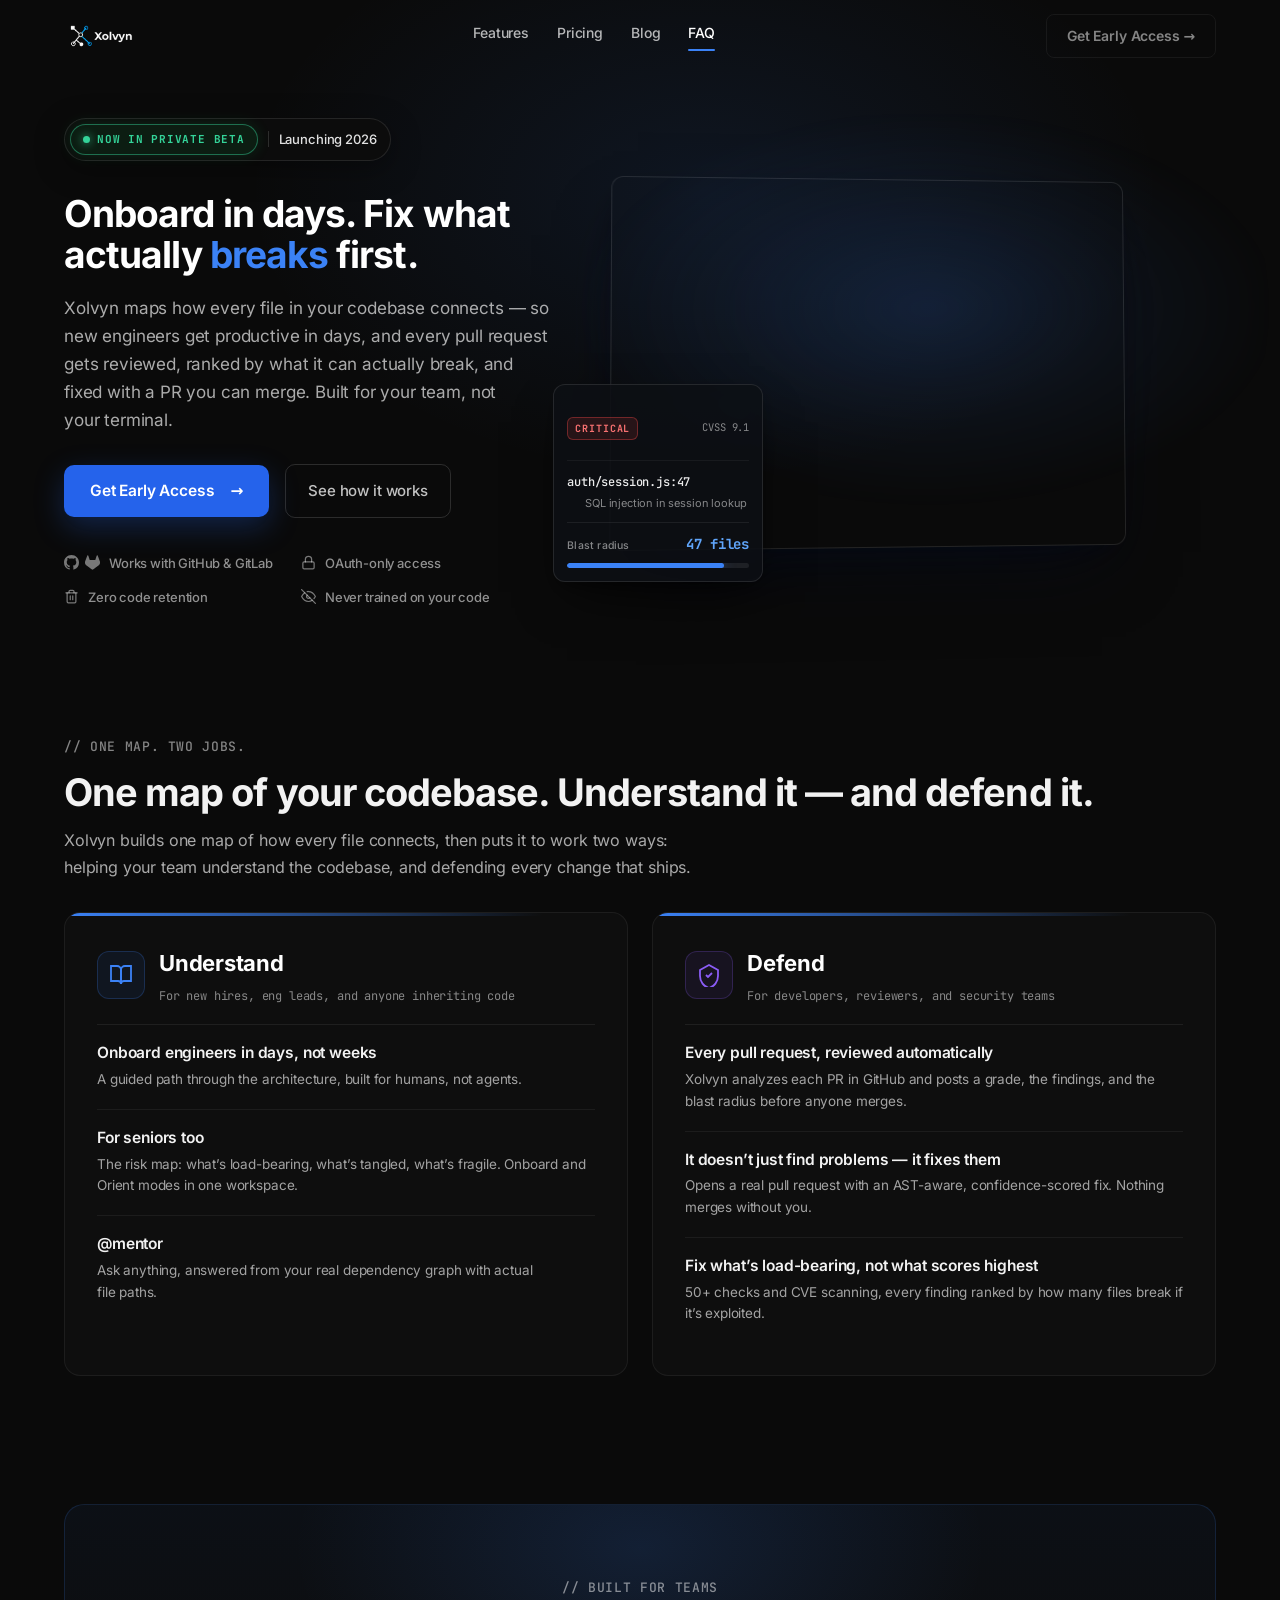
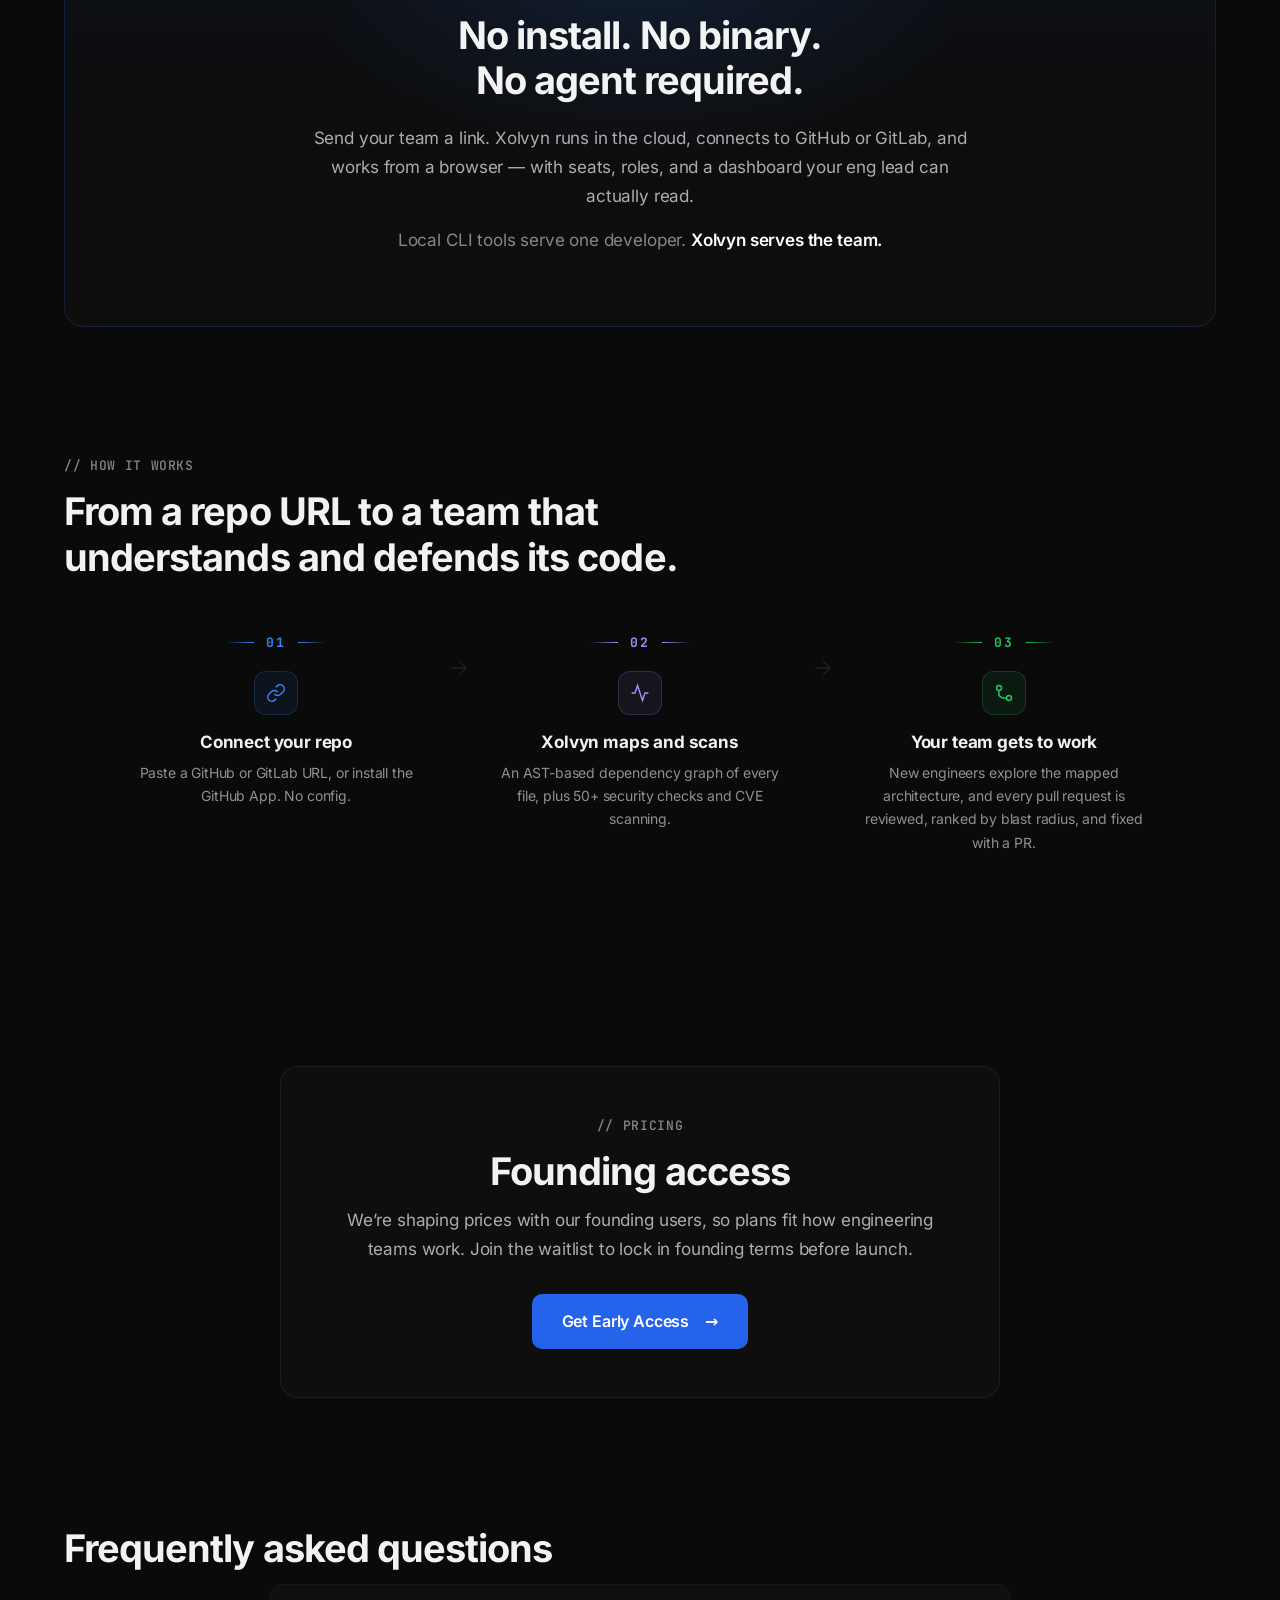
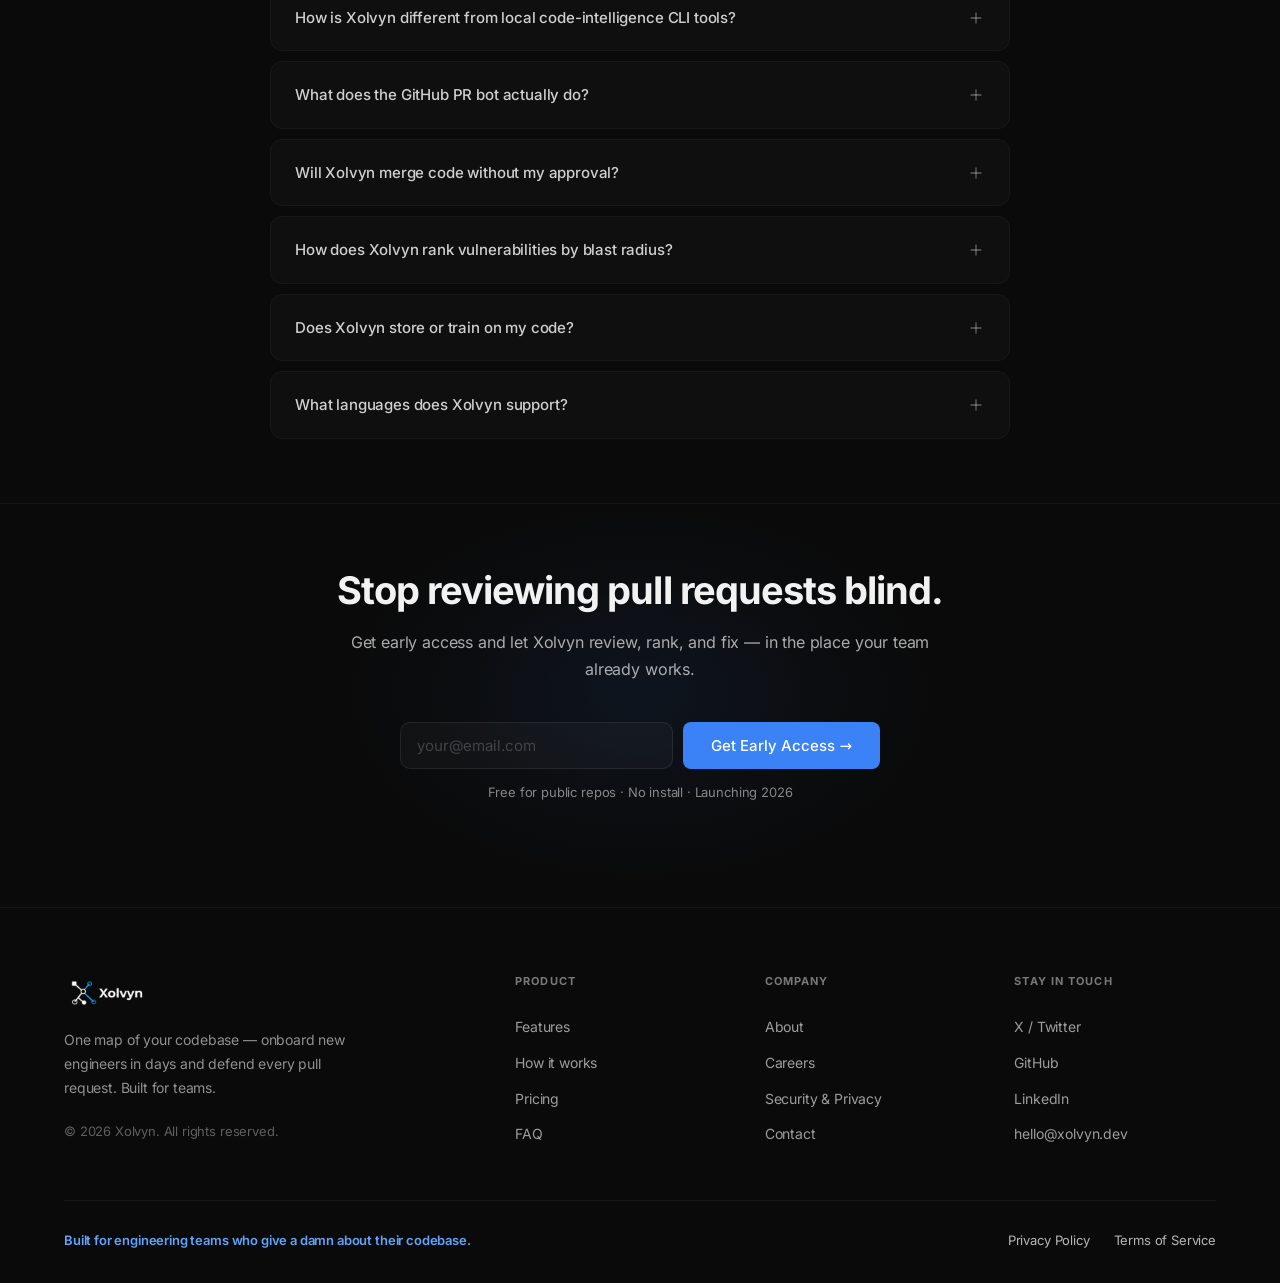
==== index.html @ 1ae9a449 "style(pillars): single brand-blue top-strip on both pillars (item 1) Defend pillar's --pillar accent" ====
<!DOCTYPE html>
<html lang="en">
<head>
<meta charset="UTF-8">
<meta name="viewport" content="width=device-width,initial-scale=1.0,viewport-fit=cover">
<meta name="theme-color" content="#0A0A0A">
<meta name="apple-mobile-web-app-capable" content="yes">
<meta name="apple-mobile-web-app-status-bar-style" content="black-translucent">
<meta name="format-detection" content="telephone=no">
<meta name="robots" content="index,follow,max-image-preview:large">
<meta name="googlebot" content="index,follow">

<title>Xolvyn — Onboard in days. Fix what actually breaks first.</title>
<meta name="description" content="Xolvyn maps your codebase so new engineers onboard in days — and reviews every pull request, ranking findings by blast radius and opening the fix as a PR. Built for teams.">
<meta name="author" content="Xolvyn">
<link rel="canonical" href="https://getxolvyn.com/">

<!-- Open Graph / Facebook -->
<meta property="og:type" content="website">
<meta property="og:url" content="https://getxolvyn.com/">
<meta property="og:title" content="Xolvyn — Onboard in days. Fix what actually breaks first.">
<meta property="og:description" content="Xolvyn maps your codebase so new engineers onboard in days — and reviews every pull request, ranking findings by blast radius and opening the fix as a PR. Built for teams.">
<meta property="og:image" content="https://getxolvyn.com/og-image.png">
<meta property="og:image:width" content="1200">
<meta property="og:image:height" content="630">
<meta property="og:image:type" content="image/png">
<meta property="og:image:alt" content="Xolvyn — onboard engineers in days and defend every pull request">
<meta property="og:locale" content="en_US">
<meta property="og:site_name" content="Xolvyn">

<!-- Twitter / X -->
<meta name="twitter:card" content="summary_large_image">
<meta name="twitter:site" content="@xolvyn">
<meta name="twitter:title" content="Xolvyn — Onboard in days. Fix what actually breaks first.">
<meta name="twitter:description" content="Xolvyn maps your codebase so new engineers onboard in days — and reviews every pull request, ranking findings by blast radius and opening the fix as a PR. Built for teams.">
<meta name="twitter:image" content="https://getxolvyn.com/og-image.png">
<meta name="twitter:image:alt" content="Xolvyn — onboard engineers in days and defend every pull request">

<!-- Favicons -->
<link rel="icon" href="/favicon.ico" sizes="any">
<link rel="icon" type="image/webp" href="Xolvyn_Mark.webp">
<link rel="apple-touch-icon" href="Xolvyn_Mark.png">

<!-- Structured data — JSON-LD for Google rich results -->
<script type="application/ld+json">
{
  "@context": "https://schema.org",
  "@graph": [
    {
      "@type": "Organization",
      "@id": "https://getxolvyn.com/#organization",
      "name": "Xolvyn",
      "url": "https://getxolvyn.com/",
      "logo": {
        "@type": "ImageObject",
        "url": "https://getxolvyn.com/Xolvyn_Full_Lockup.png",
        "width": 1200,
        "height": 400
      },
      "description": "Xolvyn is codebase intelligence built for engineering teams. From one map of your codebase it helps new engineers onboard in days, and reviews every pull request — ranking findings by blast radius and opening the fix as a pull request you merge. Built for your team, not your terminal.",
      "email": "hello@xolvyn.dev",
      "sameAs": [
        "https://x.com/xolvyn",
        "https://github.com/xolvyn",
        "https://www.linkedin.com/company/xolvyn"
      ]
    },
    {
      "@type": "WebSite",
      "@id": "https://getxolvyn.com/#website",
      "url": "https://getxolvyn.com/",
      "name": "Xolvyn",
      "publisher": { "@id": "https://getxolvyn.com/#organization" }
    },
    {
      "@type": "SoftwareApplication",
      "@id": "https://getxolvyn.com/#software",
      "name": "Xolvyn",
      "applicationCategory": "DeveloperApplication",
      "applicationSubCategory": "Security",
      "operatingSystem": "Web",
      "featureList": [
        "AST-based dependency graph mapping",
        "Guided onboarding workspace for new engineers",
        "@mentor codebase-grounded AI assistant",
        "Automated pull request review in GitHub",
        "Blast-radius vulnerability ranking",
        "Auto-fix pull requests for human review",
        "50+ vulnerability classes and CVE scanning",
        "Team dashboard with seats and roles",
        "GitHub and GitLab integration"
      ],
      "description": "Xolvyn is codebase intelligence built for engineering teams, powered by one AST-based map of your codebase. Understand: new engineers get a guided path through the architecture and @mentor answers grounded in your real dependency graph. Defend: every pull request is reviewed in GitHub, findings ranked by blast radius (how many files depend on the affected code), and the fix opened as a pull request for human review. Hosted, in the browser — no install or agent required.",
      "url": "https://getxolvyn.com/",
      "publisher": { "@id": "https://getxolvyn.com/#organization" }
    },
    {
      "@type": "FAQPage",
      "@id": "https://getxolvyn.com/#faq",
      "mainEntity": [
        {
          "@type": "Question",
          "name": "How is Xolvyn different from local code-intelligence CLI tools?",
          "acceptedAnswer": {
            "@type": "Answer",
            "text": "Those tools make one developer’s AI agent smarter on their own machine. Xolvyn is built for the team: a workspace humans read, reviews posted right in your pull requests, seats, and a dashboard your eng lead can actually read. No install, no binary, no agent required."
          }
        },
        {
          "@type": "Question",
          "name": "What does the GitHub PR bot actually do?",
          "acceptedAnswer": {
            "@type": "Answer",
            "text": "On every pull request, Xolvyn analyzes the diff against your full dependency graph and posts a comment with a grade, the security findings, and the blast radius — what depends on what you changed, and what breaks if it ships."
          }
        },
        {
          "@type": "Question",
          "name": "Will Xolvyn merge code without my approval?",
          "acceptedAnswer": {
            "@type": "Answer",
            "text": "Never. Auto-fix opens a pull request for you to review — nothing merges without a human approving it."
          }
        },
        {
          "@type": "Question",
          "name": "How does Xolvyn rank vulnerabilities by blast radius?",
          "acceptedAnswer": {
            "@type": "Answer",
            "text": "Xolvyn builds an AST-based dependency graph, then scores each finding by how many files depend on the affected file. A medium-severity issue on a file 47 others rely on can outrank a critical issue on an isolated file — so you fix what can actually break your system first."
          }
        },
        {
          "@type": "Question",
          "name": "Does Xolvyn store or train on my code?",
          "acceptedAnswer": {
            "@type": "Answer",
            "text": "No. Xolvyn shallow-clones your repository, analyzes it in memory, and deletes it immediately. Access is OAuth-only, and your code is never used to train any model."
          }
        },
        {
          "@type": "Question",
          "name": "What languages does Xolvyn support?",
          "acceptedAnswer": {
            "@type": "Answer",
            "text": "AST-based dependency mapping covers TypeScript, JavaScript, Python, Go, and Java. Security scanning runs across your whole repository, including config and infrastructure files."
          }
        }
      ]
    }
  ]
}
</script>
<!-- Self-hosted fonts (same-origin), preloaded -->
<link rel="preload" href="/fonts/inter-variable.woff2" as="font" type="font/woff2" crossorigin>
<link rel="preload" href="/fonts/jetbrains-mono-variable.woff2" as="font" type="font/woff2" crossorigin>
<link rel="stylesheet" href="/styles.css">
<script>document.documentElement.classList.add('js')</script>
</head>
<body>
<a class="skip-link" href="#main-content">Skip to content</a>

<!-- NAV -->
<nav class="navbar" id="navbar">
  <div class="container nav-inner">
    <a href="/" onclick="if(location.pathname==='/'){event.preventDefault();window.scrollTo({top:0,behavior:'smooth'})}" class="nav-logo" aria-label="Xolvyn — home">
      <img src="/Xolvyn_Full_Lockup.webp" srcset="/Xolvyn_Full_Lockup.webp 1x, /Xolvyn_Full_Lockup@2x.webp 2x" alt="Xolvyn — codebase intelligence for engineering teams" class="nav-logo-img" width="1200" height="400">
    </a>
    <div class="nav-links">
      <a href="#features">Features</a>
      <a href="#pricing">Pricing</a>
      <a href="/blog">Blog</a>
      <a href="#faq">FAQ</a>
    </div>
    <div class="nav-cta">
      <a href="#waitlist" class="btn btn-ghost btn-nav">Get Early Access &rarr;</a>
    </div>
    <button class="hamburger" aria-label="Menu" id="hamburger-btn">
      <span></span><span></span><span></span>
    </button>
  </div>
</nav>

<div class="mobile-menu" id="mobile-menu">
  <a href="#features">Features</a>
  <a href="#pricing">Pricing</a>
  <a href="/blog">Blog</a>
  <a href="#faq">FAQ</a>
  <a href="#waitlist" class="mobile-cta">Get Early Access &rarr;</a>
</div>

<main id="main-content" tabindex="-1">

<!-- HERO - split layout: copy left, framed product shot right (single visible H1) -->
<section class="lp-hero" aria-labelledby="hero-title">
  <div class="lp-hero-glow" aria-hidden="true"></div>
  <div class="container lp-hero-inner">

    <div class="lp-hero-copy">

      <div class="hero-pill">
        <span class="hero-pill-beta">
          <span class="hero-pill-dot"></span>
          Now in private beta
        </span>
        <span class="hero-pill-sep" aria-hidden="true"></span>
        <span class="hero-pill-launch">Launching 2026</span>
      </div>

      <h1 class="lp-hero-title" id="hero-title">Onboard in days. Fix what actually <span class="lp-hero-em">breaks</span> first.</h1>

      <p class="lp-hero-sub">Xolvyn maps how every file in your codebase connects &mdash; so new engineers get productive in days, and every pull request gets reviewed, ranked by what it can actually break, and fixed with a PR you can merge. Built for your team, not your terminal.</p>

      <div class="lp-hero-cta">
        <a href="#waitlist" class="btn btn-primary lp-hero-cta-primary">Get Early Access<span class="lp-hero-arrow" aria-hidden="true">&rarr;</span></a>
        <a href="#how-it-works" class="btn btn-ghost lp-hero-cta-ghost">See how it works</a>
      </div>

    </div>

    <figure class="lp-hero-shot">
      <div class="lp-hero-shot-glow" aria-hidden="true"></div>
      <div class="lp-hero-frame">
        <picture>
          <source media="(max-width: 767px)" srcset="/assets/hero-product-mobile.webp" width="668" height="478">
          <img class="lp-hero-shot-img" src="/assets/hero-product.webp" width="1026" height="806" loading="eager" fetchpriority="high" decoding="async" alt="Xolvyn onboarding view &mdash; a 'Where do I start?' panel listing the files to read first, with the demo-app repository and its A 96/100 security grade.">
        </picture>
      </div>
      <div class="lp-hero-finding" aria-hidden="true">
        <div class="finding-row">
          <span class="finding-sev">Critical</span>
          <span class="finding-cvss">CVSS 9.1</span>
        </div>
        <p class="finding-file">auth/session.js:47</p>
        <p class="finding-desc">SQL injection in session lookup</p>
        <div class="finding-blast">
          <div class="finding-blast-top">
            <span class="finding-blast-label">Blast radius</span>
            <span class="finding-blast-count">47 files</span>
          </div>
          <div class="finding-blast-track"><span class="finding-blast-fill"></span></div>
        </div>
      </div>
    </figure>

    <ul class="lp-hero-trust" aria-label="Security, privacy, and compatibility">
      <li>
        <span class="lp-hero-trust-icon lp-hero-trust-logos">
          <svg viewBox="0 0 16 16" fill="currentColor" aria-hidden="true"><path d="M8 0c4.42 0 8 3.58 8 8a8.013 8.013 0 0 1-5.45 7.59c-.4.08-.55-.17-.55-.38 0-.27.01-1.13.01-2.2 0-.75-.25-1.23-.54-1.48 1.78-.2 3.65-.88 3.65-3.95 0-.88-.31-1.59-.82-2.15.08-.2.36-1.02-.08-2.12 0 0-.67-.22-2.2.82-.64-.18-1.32-.27-2-.27-.68 0-1.36.09-2 .27-1.53-1.03-2.2-.82-2.2-.82-.44 1.1-.16 1.92-.08 2.12-.51.56-.82 1.28-.82 2.15 0 3.06 1.86 3.75 3.64 3.95-.23.2-.44.55-.51 1.07-.46.21-1.61.55-2.33-.66-.15-.24-.6-.83-1.23-.82-.67.01-.27.38.01.53.34.19.73.9.82 1.13.16.45.68 1.31 2.69.94 0 .67.01 1.3.01 1.49 0 .21-.15.45-.55.38A7.995 7.995 0 0 1 0 8c0-4.42 3.58-8 8-8Z"/></svg>
          <svg viewBox="0 0 24 24" fill="currentColor" aria-hidden="true"><path d="m23.6 9.59-.03-.08-3.27-8.54a.85.85 0 0 0-.84-.55.88.88 0 0 0-.5.18.87.87 0 0 0-.29.45l-2.2 6.75H7.54l-2.2-6.75a.86.86 0 0 0-.29-.45.87.87 0 0 0-.5-.18.85.85 0 0 0-.83.55L.44 9.51l-.03.08a6.07 6.07 0 0 0 2.01 7.02l.01.01.03.02 4.98 3.73 2.46 1.86 1.5 1.13a1.01 1.01 0 0 0 1.22 0l1.5-1.13 2.46-1.86 5.01-3.75.01-.01a6.07 6.07 0 0 0 2-7.01Z"/></svg>
        </span>
        <span>Works with GitHub &amp; GitLab</span>
      </li>
      <li>
        <span class="lp-hero-trust-icon"><svg viewBox="0 0 24 24" fill="none" stroke="currentColor" stroke-width="2" stroke-linecap="round" stroke-linejoin="round" aria-hidden="true"><rect x="3" y="11" width="18" height="11" rx="2"/><path d="M7 11V7a5 5 0 0 1 10 0v4"/></svg></span>
        <span>OAuth-only access</span>
      </li>
      <li>
        <span class="lp-hero-trust-icon"><svg viewBox="0 0 24 24" fill="none" stroke="currentColor" stroke-width="2" stroke-linecap="round" stroke-linejoin="round" aria-hidden="true"><polyline points="3 6 5 6 21 6"/><path d="M19 6v14a2 2 0 0 1-2 2H7a2 2 0 0 1-2-2V6m3 0V4a2 2 0 0 1 2-2h4a2 2 0 0 1 2 2v2"/><line x1="10" y1="11" x2="10" y2="17"/><line x1="14" y1="11" x2="14" y2="17"/></svg></span>
        <span>Zero code retention</span>
      </li>
      <li>
        <span class="lp-hero-trust-icon"><svg viewBox="0 0 24 24" fill="none" stroke="currentColor" stroke-width="2" stroke-linecap="round" stroke-linejoin="round" aria-hidden="true"><path d="M17.94 17.94A10.07 10.07 0 0 1 12 20c-7 0-11-8-11-8a18.45 18.45 0 0 1 5.06-5.94M9.9 4.24A9.12 9.12 0 0 1 12 4c7 0 11 8 11 8a18.5 18.5 0 0 1-2.16 3.19m-6.72-1.07a3 3 0 1 1-4.24-4.24"/><line x1="1" y1="1" x2="23" y2="23"/></svg></span>
        <span>Never trained on your code</span>
      </li>
    </ul>

  </div>
</section>

<!-- ===== SECTION 4 — WHAT XOLVYN DOES ===== -->
<section class="section section--lg" id="features" aria-labelledby="cap-heading">
  <div class="container">
    <div class="section-label fade-up">// ONE MAP. TWO JOBS.</div>
    <h2 class="section-title fade-up" id="cap-heading">One map of your codebase. Understand it &mdash; and defend it.</h2>
    <p class="section-sub fade-up">Xolvyn builds one map of how every file connects, then puts it to work two ways: helping your team understand the codebase, and defending every change that ships.</p>

    <div class="pillars fade-up">

      <!-- PILLAR 1 — UNDERSTAND -->
      <article class="pillar" style="--pillar:#3B82F6" aria-labelledby="pillar-understand">
        <header class="pillar-head">
          <span class="pillar-icon" style="background:rgba(59,130,246,0.08);border-color:rgba(59,130,246,0.22)" aria-hidden="true">
            <svg width="24" height="24" viewBox="0 0 24 24" fill="none" stroke="#3B82F6" stroke-width="1.8"><path d="M2 3h6a4 4 0 0 1 4 4v14a3 3 0 0 0-3-3H2z"/><path d="M22 3h-6a4 4 0 0 0-4 4v14a3 3 0 0 1 3-3h7z"/></svg>
          </span>
          <div>
            <h3 class="pillar-name" id="pillar-understand">Understand</h3>
            <p class="pillar-tag">For new hires, eng leads, and anyone inheriting code</p>
          </div>
        </header>
        <ul class="pillar-list">
          <li class="pillar-item">
            <h4>Onboard engineers in days, not weeks</h4>
            <p>A guided path through the architecture, built for humans, not agents.</p>
          </li>
          <li class="pillar-item">
            <h4>For seniors too</h4>
            <p>The risk map: what&rsquo;s load-bearing, what&rsquo;s tangled, what&rsquo;s fragile. Onboard and Orient modes in one workspace.</p>
          </li>
          <li class="pillar-item">
            <h4>@mentor</h4>
            <p>Ask anything, answered from your real dependency graph with actual file paths.</p>
          </li>
        </ul>
      </article>

      <!-- PILLAR 2 — DEFEND -->
      <article class="pillar" style="--pillar:#3B82F6" aria-labelledby="pillar-defend">
        <header class="pillar-head">
          <span class="pillar-icon" style="background:rgba(139,92,246,0.08);border-color:rgba(139,92,246,0.22)" aria-hidden="true">
            <svg width="24" height="24" viewBox="0 0 24 24" fill="none" stroke="#8B5CF6" stroke-width="1.8"><path d="M12 2L3 7v6c0 5.55 3.84 10.74 9 12 5.16-1.26 9-6.45 9-12V7l-9-5z"/><path d="M9 12l2 2 4-4"/></svg>
          </span>
          <div>
            <h3 class="pillar-name" id="pillar-defend">Defend</h3>
            <p class="pillar-tag">For developers, reviewers, and security teams</p>
          </div>
        </header>
        <ul class="pillar-list">
          <li class="pillar-item">
            <h4>Every pull request, reviewed automatically</h4>
            <p>Xolvyn analyzes each PR in GitHub and posts a grade, the findings, and the blast radius before anyone merges.</p>
          </li>
          <li class="pillar-item">
            <h4>It doesn&rsquo;t just find problems &mdash; it fixes them</h4>
            <p>Opens a real pull request with an AST-aware, confidence-scored fix. Nothing merges without you.</p>
          </li>
          <li class="pillar-item">
            <h4>Fix what&rsquo;s load-bearing, not what scores highest</h4>
            <p>50+ checks and CVE scanning, every finding ranked by how many files break if it&rsquo;s exploited.</p>
          </li>
        </ul>
      </article>

    </div>
  </div>
</section>

<!-- ===== BUILT FOR TEAMS — the competitive line in the sand ===== -->
<section class="section section--lg" aria-labelledby="teams-heading">
  <div class="container">
    <div class="teams-band fade-up">
      <div class="teams-glow" aria-hidden="true"></div>
      <div class="section-label">// BUILT FOR TEAMS</div>
      <h2 class="section-title teams-title" id="teams-heading">No install. No binary.<br>No agent required.</h2>
      <p class="teams-body">Send your team a link. Xolvyn runs in the cloud, connects to GitHub or GitLab, and works from a browser &mdash; with seats, roles, and a dashboard your eng lead can actually read.</p>
      <p class="teams-kicker">Local CLI tools serve one developer. <strong>Xolvyn serves the team.</strong></p>
    </div>
  </div>
</section>

<!-- ===== HOW IT WORKS ===== -->
<section class="section section--lg" id="how-it-works" aria-labelledby="hiw-heading">
  <div class="container">
    <div class="section-label fade-up">// HOW IT WORKS</div>
    <h2 class="section-title fade-up" id="hiw-heading">From a repo URL to a team that understands and defends its code.</h2>

    <div class="hiw-steps fade-up">

      <div class="hiw-step" style="--accent:#3B82F6">
        <span class="hiw-num">01</span>
        <div class="hiw-icon" style="background:rgba(59,130,246,0.08);border-color:rgba(59,130,246,0.2)" aria-hidden="true">
          <svg width="20" height="20" viewBox="0 0 24 24" fill="none" stroke="#3B82F6" stroke-width="1.8"><path d="M10 13a5 5 0 0 0 7.54.54l3-3a5 5 0 0 0-7.07-7.07l-1.72 1.71"/><path d="M14 11a5 5 0 0 0-7.54-.54l-3 3a5 5 0 0 0 7.07 7.07l1.71-1.71"/></svg>
        </div>
        <h3>Connect your repo</h3>
        <p>Paste a GitHub or GitLab URL, or install the GitHub App. No config.</p>
      </div>

      <div class="hiw-connector" aria-hidden="true">
        <svg width="24" height="24" viewBox="0 0 24 24" fill="none" stroke="rgba(255,255,255,0.12)" stroke-width="1.5"><path d="M5 12h14M13 5l7 7-7 7"/></svg>
      </div>

      <div class="hiw-step" style="--accent:#A78BFA">
        <span class="hiw-num">02</span>
        <div class="hiw-icon" style="background:rgba(167,139,250,0.08);border-color:rgba(167,139,250,0.2)" aria-hidden="true">
          <svg width="20" height="20" viewBox="0 0 24 24" fill="none" stroke="#A78BFA" stroke-width="1.8"><polyline points="22 12 18 12 15 21 9 3 6 12 2 12"/></svg>
        </div>
        <h3>Xolvyn maps and scans</h3>
        <p>An AST-based dependency graph of every file, plus 50+ security checks and CVE scanning.</p>
      </div>

      <div class="hiw-connector" aria-hidden="true">
        <svg width="24" height="24" viewBox="0 0 24 24" fill="none" stroke="rgba(255,255,255,0.12)" stroke-width="1.5"><path d="M5 12h14M13 5l7 7-7 7"/></svg>
      </div>

      <div class="hiw-step" style="--accent:#22C55E">
        <span class="hiw-num">03</span>
        <div class="hiw-icon" style="background:rgba(34,197,94,0.08);border-color:rgba(34,197,94,0.2)" aria-hidden="true">
          <svg width="20" height="20" viewBox="0 0 24 24" fill="none" stroke="#22C55E" stroke-width="1.8"><circle cx="18" cy="18" r="3"/><circle cx="6" cy="6" r="3"/><path d="M6 9v6a9 9 0 0 0 9 3"/></svg>
        </div>
        <h3>Your team gets to work</h3>
        <p>New engineers explore the mapped architecture, and every pull request is reviewed, ranked by blast radius, and fixed with a PR.</p>
      </div>

    </div>
  </div>
</section>

<!-- ===== PRICING ===== -->
<section class="section section--lg" id="pricing" aria-labelledby="pricing-heading">
  <div class="container">
    <div class="founding-panel fade-up">
      <div class="section-label">// PRICING</div>
      <h2 class="section-title" id="pricing-heading">Founding access</h2>
      <p class="founding-copy">We&rsquo;re shaping prices with our founding users, so plans fit how engineering teams work. Join the waitlist to lock in founding terms before launch.</p>
      <a href="#waitlist" class="btn btn-primary founding-cta">Get Early Access<span class="lp-hero-arrow" aria-hidden="true">&rarr;</span></a>
    </div>
  </div>
</section>

<!-- ===== SECTION 7 — FAQ ===== -->
<section class="section section--lg" id="faq" aria-labelledby="faq-heading">
  <div class="container">
    <h2 class="section-title fade-up" id="faq-heading">Frequently asked questions</h2>

    <div class="faq-list fade-up">
      <div class="faq-item">
        <div class="faq-q" tabindex="0" role="button" aria-expanded="false">How is Xolvyn different from local code-intelligence CLI tools?<svg width="18" height="18" viewBox="0 0 20 20" fill="none" stroke="currentColor" stroke-width="2"><line x1="10" y1="4" x2="10" y2="16"/><line x1="4" y1="10" x2="16" y2="10"/></svg></div>
        <div class="faq-a"><p>Those tools make one developer&rsquo;s AI agent smarter on their own machine. Xolvyn is built for the team: a workspace humans read, reviews posted right in your pull requests, seats, and a dashboard your eng lead can actually read. No install, no binary, no agent required.</p></div>
      </div>
      <div class="faq-item">
        <div class="faq-q" tabindex="0" role="button" aria-expanded="false">What does the GitHub PR bot actually do?<svg width="18" height="18" viewBox="0 0 20 20" fill="none" stroke="currentColor" stroke-width="2"><line x1="10" y1="4" x2="10" y2="16"/><line x1="4" y1="10" x2="16" y2="10"/></svg></div>
        <div class="faq-a"><p>On every pull request, Xolvyn analyzes the diff against your full dependency graph and posts a comment with a grade, the security findings, and the blast radius &mdash; what depends on what you changed, and what breaks if it ships.</p></div>
      </div>
      <div class="faq-item">
        <div class="faq-q" tabindex="0" role="button" aria-expanded="false">Will Xolvyn merge code without my approval?<svg width="18" height="18" viewBox="0 0 20 20" fill="none" stroke="currentColor" stroke-width="2"><line x1="10" y1="4" x2="10" y2="16"/><line x1="4" y1="10" x2="16" y2="10"/></svg></div>
        <div class="faq-a"><p>Never. Auto-fix opens a pull request for you to review &mdash; nothing merges without a human approving it.</p></div>
      </div>
      <div class="faq-item">
        <div class="faq-q" tabindex="0" role="button" aria-expanded="false">How does Xolvyn rank vulnerabilities by blast radius?<svg width="18" height="18" viewBox="0 0 20 20" fill="none" stroke="currentColor" stroke-width="2"><line x1="10" y1="4" x2="10" y2="16"/><line x1="4" y1="10" x2="16" y2="10"/></svg></div>
        <div class="faq-a"><p>Xolvyn builds an AST-based dependency graph, then scores each finding by how many files depend on the affected file. A medium-severity issue on a file 47 others rely on can outrank a critical issue on an isolated file &mdash; so you fix what can actually break your system first.</p></div>
      </div>
      <div class="faq-item">
        <div class="faq-q" tabindex="0" role="button" aria-expanded="false">Does Xolvyn store or train on my code?<svg width="18" height="18" viewBox="0 0 20 20" fill="none" stroke="currentColor" stroke-width="2"><line x1="10" y1="4" x2="10" y2="16"/><line x1="4" y1="10" x2="16" y2="10"/></svg></div>
        <div class="faq-a"><p>No. Xolvyn shallow-clones your repository, analyzes it in memory, and deletes it immediately. Access is OAuth-only, and your code is never used to train any model.</p></div>
      </div>
      <div class="faq-item">
        <div class="faq-q" tabindex="0" role="button" aria-expanded="false">What languages does Xolvyn support?<svg width="18" height="18" viewBox="0 0 20 20" fill="none" stroke="currentColor" stroke-width="2"><line x1="10" y1="4" x2="10" y2="16"/><line x1="4" y1="10" x2="16" y2="10"/></svg></div>
        <div class="faq-a"><p>AST-based dependency mapping covers TypeScript, JavaScript, Python, Go, and Java. Security scanning runs across your whole repository, including config and infrastructure files.</p></div>
      </div>
    </div>
  </div>
</section>

<!-- ===== SECTION 8 — FINAL CTA ===== -->
<section class="section section--lg cta-band" id="waitlist">
  <div class="container">
    <div class="cta-band-inner">
      <div class="cta-band-glow" aria-hidden="true"></div>
      <h2 class="section-title fade-up" style="text-align:center;max-width:640px;margin:0 auto 16px">Stop reviewing pull requests blind.</h2>
      <p class="section-sub fade-up" style="text-align:center;margin:0 auto 40px">Get early access and let Xolvyn review, rank, and fix &mdash; in the place your team already works.</p>

      <!-- Email form -->
      <div class="waitlist-form fade-up" id="waitlist-form-main">
        <input type="email" placeholder="your@email.com" id="waitlist-email" aria-label="Your work email address">
        <button class="btn btn-primary" onclick="handleWaitlistStep1()">Get Early Access &rarr;</button>
      </div>
      <p class="waitlist-error" id="waitlist-error" role="alert" aria-live="assertive" hidden></p>
      <p class="waitlist-note fade-up" id="waitlist-note" style="text-align:center">Free for public repos &middot; No install &middot; Launching 2026</p>

      <!-- Step 2: Involvement -->
      <div id="waitlist-step-2" style="display:none">
        <h3 class="step2-title">One more thing &mdash; how do you want to be involved?</h3>
        <p class="step2-sub">This helps us prioritize who gets access first and how we reach out.</p>
        <div class="involvement-options">
          <label class="involvement-card" data-value="notify">
            <input type="radio" name="involvement" value="notify">
            <div class="involvement-radio"></div>
            <div class="involvement-text">
              <span class="involvement-label">Notify me at launch</span>
              <span class="involvement-desc">Send me an email when Xolvyn goes live. I want to explore it then.</span>
            </div>
          </label>
          <label class="involvement-card" data-value="beta" data-accent="#3B82F6">
            <input type="radio" name="involvement" value="beta">
            <div class="involvement-radio"></div>
            <div class="involvement-text">
              <span class="involvement-label" style="color:#60A5FA">I want to beta test</span>
              <span class="involvement-desc">I&rsquo;ll give feedback, report issues, and help shape the product roadmap.</span>
            </div>
          </label>
          <label class="involvement-card" data-value="founding" data-accent="#22C55E">
            <input type="radio" name="involvement" value="founding">
            <div class="involvement-radio"></div>
            <div class="involvement-text">
              <span class="involvement-label" style="color:#4ADE80">My team is ready &mdash; founding access</span>
              <span class="involvement-desc">We want to pay from day one and lock in founding pricing. I want direct founder contact.</span>
            </div>
          </label>
        </div>
        <button class="btn btn-primary" id="waitlist-step2-btn" onclick="handleWaitlistStep2()" disabled style="margin:28px auto 0;display:block;opacity:0.4;cursor:not-allowed">Confirm my spot &rarr;</button>
        <p class="waitlist-error" id="waitlist-error-2" role="alert" aria-live="assertive" style="margin-top:14px" hidden></p>
      </div>

      <!-- Success state -->
      <div class="waitlist-success" id="waitlist-success">
        <svg width="20" height="20" viewBox="0 0 24 24" fill="none" stroke="#22C55E" stroke-width="2.5"><polyline points="20 6 9 17 4 12"/></svg>
        You&rsquo;re on the list. We&rsquo;ll be in touch soon.
      </div>
    </div>
  </div>
</section>

</main>

<!-- ===== SECTION 9 — FOOTER ===== -->
<footer class="footer" role="contentinfo">
  <div class="container">
    <div class="footer-grid">
      <div class="footer-brand">
        <a href="/" onclick="if(location.pathname==='/'){event.preventDefault();window.scrollTo({top:0,behavior:'smooth'})}" class="footer-logo-link" aria-label="Xolvyn &mdash; home">
          <img src="/Xolvyn_Full_Lockup.webp" srcset="/Xolvyn_Full_Lockup.webp 1x, /Xolvyn_Full_Lockup@2x.webp 2x" alt="Xolvyn — codebase intelligence for engineering teams" class="footer-logo-img" width="1200" height="400" loading="lazy">
        </a>
        <p>One map of your codebase &mdash; onboard new engineers in days and defend every pull request. Built for teams.</p>
        <p class="footer-copy">&copy; 2026 Xolvyn. All rights reserved.</p>
      </div>
      <div>
        <h4>Product</h4>
        <a href="#features">Features</a>
        <a href="#how-it-works">How it works</a>
        <a href="#pricing">Pricing</a>
        <a href="#faq">FAQ</a>
      </div>
      <div>
        <h4>Company</h4>
        <button type="button" class="footer-modal-btn" onclick="openModal('about-modal')">About</button>
        <a href="/careers">Careers</a>
        <button type="button" class="footer-modal-btn" onclick="openModal('security-modal')">Security &amp; Privacy</button>
        <a href="mailto:hello@xolvyn.dev">Contact</a>
      </div>
      <div>
        <h4>Stay in Touch</h4>
        <a href="https://x.com/xolvyn" target="_blank" rel="noopener">X / Twitter</a>
        <a href="https://github.com/xolvyn" target="_blank" rel="noopener">GitHub</a>
        <a href="https://www.linkedin.com/company/xolvyn" target="_blank" rel="noopener">LinkedIn</a>
        <a href="mailto:hello@xolvyn.dev">hello@xolvyn.dev</a>
      </div>
    </div>
    <div class="footer-bottom">
      <span class="footer-tagline">Built for engineering teams who give a damn about their codebase.</span>
      <div class="footer-legal">
        <button type="button" class="footer-modal-btn" onclick="openModal('privacy-modal')">Privacy Policy</button>
        <button type="button" class="footer-modal-btn" onclick="openModal('terms-modal')">Terms of Service</button>
      </div>
    </div>
  </div>
</footer>

<!-- ===== MODALS ===== -->
<div class="modal-overlay" id="about-modal" onclick="closeModalIfOverlay(event, 'about-modal')">
  <div class="modal">
    <button class="modal-close" onclick="closeModal('about-modal')" aria-label="Close">&times;</button>
    <div class="modal-icon" style="background:rgba(59,130,246,0.1);border-color:rgba(59,130,246,0.25)">
      <svg width="20" height="20" viewBox="0 0 24 24" fill="none" stroke="#3B82F6" stroke-width="1.8"><circle cx="12" cy="12" r="10"/><line x1="12" y1="16" x2="12" y2="12"/><circle cx="12" cy="8" r="1" fill="#3B82F6"/></svg>
    </div>
    <h3>About Xolvyn</h3>
    <p>Xolvyn is building the intelligence layer for modern codebases — a platform that runs 50+ security checks, maps your architecture, and ranks every finding by blast radius so teams fix what can break things first.</p>
    <p>We're a small team of engineers who've felt the pain firsthand: 3-week onboarding, invisible dependencies, security issues discovered at 2am. Xolvyn is what we wished existed at every company we've worked at.</p>
    <p class="modal-meta">Launching August 2026 &middot; <a href="mailto:hello@xolvyn.dev" style="color:#60A5FA">hello@xolvyn.dev</a></p>
  </div>
</div>

<div class="modal-overlay" id="security-modal" onclick="closeModalIfOverlay(event, 'security-modal')">
  <div class="modal">
    <button class="modal-close" onclick="closeModal('security-modal')" aria-label="Close">&times;</button>
    <div class="modal-icon" style="background:rgba(34,197,94,0.1);border-color:rgba(34,197,94,0.25)">
      <svg width="20" height="20" viewBox="0 0 24 24" fill="none" stroke="#22C55E" stroke-width="1.8"><path d="M12 2L3 7v6c0 5.55 3.84 10.74 9 12 5.16-1.26 9-6.45 9-12V7l-9-5z"/><polyline points="9 12 11 14 15 10"/></svg>
    </div>
    <h3>Security &amp; Privacy</h3>
    <ul class="modal-list">
      <li><strong>Zero code retention.</strong> Xolvyn performs a shallow git clone, runs analysis in memory, and immediately deletes your source. We store only computed metadata — never your actual code.</li>
      <li><strong>No AI training on your code.</strong> Your codebase is never used to train any AI model — ours or third-party.</li>
      <li><strong>OAuth-only authentication.</strong> We use GitHub and GitLab OAuth. Your tokens are encrypted at rest with AES-256 and transmitted over TLS 1.3.</li>
      <li><strong>SOC 2 Type II in progress.</strong> Targeting certification before general availability. Enterprise self-hosted option available for air-gapped environments.</li>
      <li><strong>GDPR &amp; CCPA compliant.</strong> Right to data deletion honored within 30 days. Email <a href="mailto:hello@xolvyn.dev" style="color:#60A5FA">hello@xolvyn.dev</a> for requests.</li>
    </ul>
    <p class="modal-meta">Last updated: 2026 &middot; A full security whitepaper will be published at launch.</p>
  </div>
</div>

<div class="modal-overlay" id="privacy-modal" onclick="closeModalIfOverlay(event, 'privacy-modal')">
  <div class="modal">
    <button class="modal-close" onclick="closeModal('privacy-modal')" aria-label="Close">&times;</button>
    <div class="modal-icon" style="background:rgba(167,139,250,0.1);border-color:rgba(167,139,250,0.25)">
      <svg width="20" height="20" viewBox="0 0 24 24" fill="none" stroke="#A78BFA" stroke-width="1.8"><rect x="3" y="11" width="18" height="11" rx="2"/><path d="M7 11V7a5 5 0 0 1 10 0v4"/></svg>
    </div>
    <h3>Privacy Policy</h3>
    <p><strong>Data we collect:</strong> Only your email address (waitlist), GitHub OAuth tokens (encrypted, when product launches), and computed metadata from your analyses.</p>
    <p><strong>Data we never collect:</strong> Your source code, your conversations with @mentor, your IP address for tracking, or any data beyond what's needed for the product to function.</p>
    <p><strong>Third parties:</strong> Web3Forms (waitlist email delivery), Gemini AI (for @mentor — no code training, no retention). That's it.</p>
    <p><strong>Your rights:</strong> Email <a href="mailto:hello@xolvyn.dev" style="color:#60A5FA">hello@xolvyn.dev</a> to access, export, or delete your data. We honor requests within 30 days.</p>
    <p class="modal-meta">A complete privacy policy will be published at product launch.</p>
  </div>
</div>

<div class="modal-overlay" id="terms-modal" onclick="closeModalIfOverlay(event, 'terms-modal')">
  <div class="modal">
    <button class="modal-close" onclick="closeModal('terms-modal')" aria-label="Close">&times;</button>
    <div class="modal-icon" style="background:rgba(249,115,22,0.1);border-color:rgba(249,115,22,0.25)">
      <svg width="20" height="20" viewBox="0 0 24 24" fill="none" stroke="#F97316" stroke-width="1.8"><path d="M14 2H6a2 2 0 0 0-2 2v16a2 2 0 0 0 2 2h12a2 2 0 0 0 2-2V8z"/><polyline points="14 2 14 8 20 8"/><line x1="9" y1="13" x2="15" y2="13"/><line x1="9" y1="17" x2="13" y2="17"/></svg>
    </div>
    <h3>Terms of Service</h3>
    <p>Xolvyn is currently in pre-launch. By joining the waitlist, you agree that:</p>
    <ul class="modal-list">
      <li>Your email will be used to notify you about Xolvyn's launch and product updates.</li>
      <li>You can unsubscribe at any time using the link in any email we send.</li>
      <li>Founding member pricing — locked in for life — applies only to waitlist signups before general availability.</li>
      <li>Beta participation, if you opt in, includes providing product feedback in good faith.</li>
    </ul>
    <p class="modal-meta">Full terms of service will be published at product launch.</p>
  </div>
</div>

<script defer src="script.js"></script>
</body>
</html>
---- styles.css ----
/* ===== SELF-HOSTED FONTS (same-origin, variable woff2, latin subset) ===== */
@font-face {
  font-family: 'Inter';
  font-style: normal;
  font-weight: 400 800;
  font-display: swap;
  src: url('fonts/inter-variable.woff2') format('woff2')
}

@font-face {
  font-family: 'JetBrains Mono';
  font-style: normal;
  font-weight: 400 700;
  font-display: swap;
  src: url('fonts/jetbrains-mono-variable.woff2') format('woff2')
}

/* ===== RESET & BASE ===== */
*,
*::before,
*::after {
  margin: 0;
  padding: 0;
  box-sizing: border-box
}

html {
  scroll-behavior: smooth;
  scroll-padding-top: 84px;
  font-size: 16px;
  /* clip, not hidden: hidden turns html/body into scroll containers and
     silently breaks position:sticky (the scroll-hero pin). clip gives the
     same no-horizontal-scroll guarantee without creating a scroll container. */
  overflow-x: hidden;
  overflow-x: clip;
  -webkit-text-size-adjust: 100%;
  text-size-adjust: 100%
}

body {
  font-family: 'Inter', -apple-system, BlinkMacSystemFont, system-ui, sans-serif;
  background: #0A0A0A;
  color: rgba(255, 255, 255, 0.9);
  line-height: 1.7;
  overflow-x: hidden;
  overflow-x: clip;
  -webkit-font-smoothing: antialiased;
  letter-spacing: -0.01em;
  max-width: 100vw;
  -webkit-tap-highlight-color: transparent;
  text-rendering: optimizeLegibility
}

img {
  max-width: 100%;
  height: auto;
  display: block
}

button,
a {
  -webkit-tap-highlight-color: transparent;
  touch-action: manipulation
}

input,
textarea,
select {
  font-size: 16px;
  -webkit-appearance: none;
  appearance: none
}

a {
  color: inherit;
  text-decoration: none
}

button {
  cursor: pointer;
  border: none;
  font-family: inherit
}

ul {
  list-style: none
}

img {
  max-width: 100%
}

.mono {
  font-family: 'JetBrains Mono', monospace
}

/* ===== UTILITIES ===== */
.container {
  max-width: 1200px;
  margin: 0 auto;
  padding: 0 24px
}

.hero .container {
  max-width: 1240px
}

.section {
  padding: 56px 0
}

.section-label {
  font-family: 'JetBrains Mono', monospace;
  font-size: 13px;
  font-weight: 500;
  letter-spacing: 0.05em;
  text-transform: uppercase;
  color: rgba(255, 255, 255, 0.5);
  margin-bottom: 12px
}

.section-title {
  font-size: 38px;
  font-weight: 700;
  line-height: 1.2;
  letter-spacing: -0.025em;
  margin-bottom: 12px;
  color: rgba(255, 255, 255, 0.95);
  text-wrap: balance
}

.section-sub {
  color: rgba(255, 255, 255, 0.65);
  font-size: 16px;
  max-width: 65ch;
  margin-bottom: 32px;
  line-height: 1.65;
  text-wrap: pretty
}

/* small cited-stat line under a section sub */
.section-cite {
  margin: -16px 0 36px;
  max-width: 62ch;
  font-size: 14px;
  line-height: 1.6;
  color: rgba(255, 255, 255, 0.45);
}

.section-cite a {
  color: rgba(255, 255, 255, 0.62);
  text-decoration: underline;
  text-underline-offset: 2px;
  transition: color 0.2s ease;
}

.section-cite a:hover {
  color: #60A5FA;
}

.section-cite a:focus-visible {
  outline: 2px solid #93C5FD;
  outline-offset: 2px;
  border-radius: 2px;
}

.brand-intro {
  padding: 64px 0 40px;
}

.brand-intro-card {
  max-width: 920px;
  margin: 0 auto;
  background: rgba(255, 255, 255, 0.02);
  border: 1px solid rgba(255, 255, 255, 0.05);
  border-radius: 16px;
  padding: 40px 48px;
  text-align: left;
  transition: background 0.3s ease, border-color 0.3s ease, transform 0.3s ease;
}

.brand-intro-card:hover {
  background: rgba(255, 255, 255, 0.035);
  border-color: rgba(255, 255, 255, 0.09);
  transform: translateY(-2px);
}

.brand-intro-card .section-label {
  margin-bottom: 18px;
}

.brand-definition {
  font-size: 18px;
  line-height: 1.75;
  color: rgba(255, 255, 255, 0.78);
  letter-spacing: -0.005em;
  margin: 0;
}

.brand-definition strong {
  font-weight: 700;
  color: rgba(255, 255, 255, 0.98);
}

.brand-definition strong.text-blue {
  font-weight: 700;
}

/* Concrete-credibility chips (under the brand-intro definition) */
.cred-chips {
  display: flex;
  flex-wrap: wrap;
  gap: 10px;
  margin-top: 26px;
}

.cred-chip {
  display: inline-flex;
  align-items: center;
  gap: 8px;
  font-family: 'JetBrains Mono', monospace;
  font-size: 12px;
  font-weight: 500;
  letter-spacing: 0.02em;
  color: rgba(255, 255, 255, 0.72);
  background: rgba(255, 255, 255, 0.03);
  border: 1px solid rgba(255, 255, 255, 0.08);
  border-radius: 100px;
  padding: 7px 14px;
}

.cred-dot {
  width: 6px;
  height: 6px;
  border-radius: 50%;
  flex-shrink: 0;
}

@media(max-width:768px) {
  .cred-chips {
    gap: 8px;
    margin-top: 20px;
  }

  .cred-chip {
    font-size: 11px;
    padding: 6px 12px;
  }
}

@media (max-width: 768px) {
  .brand-intro {
    padding: 44px 0 28px;
  }
  .brand-intro-card {
    padding: 28px 22px;
    border-radius: 14px;
  }
  .brand-intro-card .section-label {
    margin-bottom: 14px;
  }
  .brand-definition {
    font-size: 15.5px;
    line-height: 1.7;
  }
}

@media (max-width: 420px) {
  .brand-intro-card {
    padding: 24px 18px;
  }
  .brand-definition {
    font-size: 14.5px;
  }
}

.text-muted {
  color: rgba(255, 255, 255, 0.45)
}

.text-secondary {
  color: rgba(255, 255, 255, 0.65)
}

.text-blue {
  color: #60A5FA;
}

.text-code {
  color: #60A5FA;
  font-family: 'JetBrains Mono', monospace
}

/* Progressive enhancement: content is visible by default. The hidden/animated
   pre-state only applies when JS is present (html.js set inline in <head>),
   so no-JS crawlers and failed renders still see every section.
   :where() keeps specificity at (0,1,0) so the reduced-motion override wins. */
.fade-up {
  transition: opacity 0.6s ease, transform 0.6s ease
}

:where(.js) .fade-up {
  opacity: 0;
  transform: translateY(30px)
}

.fade-up.visible {
  opacity: 1;
  transform: translateY(0)
}

/* ===== BUTTONS ===== */
.btn {
  display: inline-flex;
  align-items: center;
  gap: 8px;
  padding: 12px 28px;
  border-radius: 8px;
  font-size: 15px;
  font-weight: 500;
  transition: all 0.3s ease
}

.btn-primary {
  background: #3B82F6;
  color: #fff;
  position: relative;
  overflow: hidden
}

.btn-primary:hover {
  background: #2563EB
}

.btn-primary::after {
  content: '';
  position: absolute;
  top: 0;
  left: -100%;
  width: 100%;
  height: 100%;
  background: linear-gradient(90deg, transparent, rgba(255, 255, 255, 0.1), transparent);
  transition: left 0.5s
}

.btn-primary:hover::after {
  left: 100%
}

.btn-ghost {
  border: 1px solid rgba(255, 255, 255, 0.06);
  color: rgba(255, 255, 255, 0.5);
  background: transparent
}

.btn-ghost:hover {
  border-color: #3B82F6;
  color: rgba(255, 255, 255, 0.9)
}

.btn-lg {
  height: 48px;
  padding: 0 32px;
  font-size: 16px
}

/* ===== NAVBAR ===== */
.navbar {
  position: fixed;
  top: 0;
  left: 0;
  right: 0;
  z-index: 100;
  padding: 14px 0;
  transition: all 0.3s ease
}

.navbar.scrolled {
  background: rgba(10, 10, 10, 0.90);
  backdrop-filter: blur(16px);
  border-bottom: 1px solid rgba(255, 255, 255, 0.06);
  box-shadow: 0 4px 24px rgba(0, 0, 0, 0.3)
}

.nav-inner {
  display: flex;
  align-items: center;
  justify-content: space-between;
  gap: 24px
}

.nav-logo {
  display: flex;
  align-items: center;
  text-decoration: none;
  flex-shrink: 0;
  /* logo PNG is now transparent — no chip, so it blends into the page bg */
  background: transparent;
  padding: 0;
  border: none
}

.nav-logo-img {
  height: 26px;
  width: auto;
  display: block;
  mix-blend-mode: lighten
}

.footer-logo-link {
  display: inline-flex;
  align-items: center;
  margin-bottom: 14px;
  text-decoration: none;
  background: transparent;
  border: none;
  padding: 0;
  width: fit-content
}

.footer-logo-img {
  height: 30px;
  width: auto;
  display: block;
  mix-blend-mode: lighten
}

.nav-links {
  display: flex;
  gap: 28px
}

.nav-links a {
  color: rgba(255, 255, 255, 0.7);
  font-size: 14px;
  font-weight: 500;
  transition: color 0.2s;
  letter-spacing: -0.01em
}

.nav-links a:hover {
  color: rgba(255, 255, 255, 0.9)
}

.nav-cta {
  flex-shrink: 0
}

.btn-nav {
  padding: 9px 20px !important;
  font-size: 14px !important;
  border-radius: 8px;
  font-weight: 600
}

.hamburger {
  display: none;
  flex-direction: column;
  gap: 5px;
  background: none;
  border: none;
  cursor: pointer;
  padding: 4px
}

.hamburger span {
  display: block;
  width: 22px;
  height: 2px;
  background: rgba(255, 255, 255, 0.7);
  border-radius: 2px;
  transition: all 0.3s
}

.hamburger.active span:nth-child(1) {
  transform: translateY(7px) rotate(45deg)
}

.hamburger.active span:nth-child(2) {
  opacity: 0
}

.hamburger.active span:nth-child(3) {
  transform: translateY(-7px) rotate(-45deg)
}

.mobile-menu {
  display: none;
  position: fixed;
  top: 57px;
  left: 0;
  right: 0;
  background: rgba(12, 12, 12, 0.98);
  backdrop-filter: blur(16px);
  border-bottom: 1px solid rgba(255, 255, 255, 0.06);
  padding: 16px 24px 24px;
  z-index: 99
}

.mobile-menu.open {
  display: block
}

.mobile-menu a {
  display: block;
  padding: 13px 0;
  color: rgba(255, 255, 255, 0.5);
  font-size: 15px;
  font-weight: 500;
  border-bottom: 1px solid rgba(255, 255, 255, 0.04);
  transition: color 0.2s
}

.mobile-menu a:hover {
  color: rgba(255, 255, 255, 0.9)
}

.mobile-menu .mobile-cta {
  margin-top: 16px;
  display: block;
  text-align: center;
  padding: 13px 0;
  background: #3B82F6;
  color: #fff;
  border-radius: 8px;
  font-weight: 600;
  border-bottom: none
}

.mobile-menu .mobile-cta:hover {
  background: #2563EB
}

/* ===== HERO ===== */
.hero {
  min-height: auto;
  display: flex;
  align-items: center;
  position: relative;
  padding: 100px 0 80px;
  overflow: hidden
}

.hero::before {
  display: none
}

.hero-glow-top {
  position: absolute;
  top: -60px;
  left: 50%;
  transform: translateX(-50%);
  width: 900px;
  height: 600px;
  background: radial-gradient(ellipse at center, rgba(59, 130, 246, 0.06) 0%, transparent 65%);
  pointer-events: none
}

.hero-content {
  text-align: center;
  max-width: 1200px;
  margin: 0 auto;
  position: relative;
  z-index: 2;
  padding: 0 24px
}

/* 2-segment status badge */
.hero-badge {
  display: inline-flex;
  align-items: stretch;
  padding: 0;
  border-radius: 100px;
  border: 1px solid rgba(255, 255, 255, 0.1);
  background: rgba(255, 255, 255, 0.04);
  margin-bottom: 28px;
  backdrop-filter: blur(10px);
  overflow: hidden;
  font-size: 13px
}

.badge-status {
  display: inline-flex;
  align-items: center;
  gap: 8px;
  padding: 8px 14px;
  background: linear-gradient(135deg, rgba(34, 197, 94, 0.15) 0%, rgba(34, 197, 94, 0.06) 100%);
  color: #4ADE80;
  font-weight: 700;
  font-size: 11px;
  letter-spacing: 0.08em;
  text-transform: uppercase;
  border-right: 1px solid rgba(255, 255, 255, 0.08)
}

.badge-info {
  display: inline-flex;
  align-items: center;
  padding: 8px 16px;
  color: rgba(255, 255, 255, 0.9);
  font-weight: 500;
  letter-spacing: -0.005em
}

.badge-dot {
  width: 7px;
  height: 7px;
  border-radius: 50%;
  background: #22C55E;
  box-shadow: 0 0 10px rgba(34, 197, 94, 0.8);
  animation: badgePulse 2s ease-in-out infinite;
  flex-shrink: 0
}

@keyframes badgePulse {

  0%,
  100% {
    box-shadow: 0 0 8px rgba(34, 197, 94, 0.6)
  }

  50% {
    box-shadow: 0 0 18px rgba(34, 197, 94, 1)
  }
}

.hero h1 {
  font-size: clamp(34px, 5.5vw, 64px);
  font-weight: 700;
  line-height: 1.05;
  margin-bottom: 24px;
  letter-spacing: -0.02em;
  color: #FFFFFF
}

.hero-sub {
  font-size: clamp(16px, 2vw, 19px);
  color: rgba(255, 255, 255, 0.55);
  line-height: 1.5;
  max-width: 560px;
  margin: 0 auto 32px;
  font-weight: 400
}

/* CTA row */
.hero-cta-row {
  display: flex;
  align-items: center;
  justify-content: center;
  gap: 12px;
  margin-bottom: 12px
}

.btn-hero {
  padding: 12px 22px;
  border-radius: 10px;
  font-size: 15px;
  font-weight: 600;
  transition: all 0.25s ease
}

.btn-hero.btn-primary:hover {
  transform: translateY(-1px);
  box-shadow: 0 6px 20px rgba(59, 130, 246, 0.3)
}

.btn-hero.btn-ghost {
  border: 1px solid rgba(255, 255, 255, 0.14);
  color: rgba(255, 255, 255, 0.85)
}

.btn-hero.btn-ghost:hover {
  border-color: rgba(255, 255, 255, 0.3);
  color: #fff
}

/* Microcopy */
.hero-micro {
  font-family: 'JetBrains Mono', monospace;
  font-size: 12px;
  color: rgba(255, 255, 255, 0.4);
  margin: 0 auto 72px;
  text-align: center
}

@media(max-width:768px) {
  .hero { padding: 88px 0 56px }
  .hero h1 { margin-bottom: 20px }
  .hero-sub { margin-bottom: 28px }
  .hero-cta-row {
    flex-direction: column;
    gap: 10px
  }
  .hero-cta-row .btn-hero {
    width: 100%;
    justify-content: center;
    text-align: center
  }
  .hero-micro { margin-bottom: 48px }
}

/* Quiet trust strip — muted credibility between the badge and the H1 */
.hero-trust-strip {
  display: flex;
  flex-wrap: wrap;
  align-items: center;
  justify-content: center;
  gap: 10px 12px;
  max-width: 660px;
  margin: -6px auto 26px;
  color: rgba(255, 255, 255, 0.5);
  font-size: 12px;
  font-weight: 500;
  letter-spacing: 0.04em
}

.hero-trust-strip .hts-item {
  display: inline-flex;
  align-items: center;
  gap: 6px;
  white-space: nowrap
}

.hero-trust-strip svg {
  width: 12px;
  height: 12px;
  flex-shrink: 0;
  opacity: 0.8
}

.hero-trust-strip .hts-dot {
  width: 3px;
  height: 3px;
  border-radius: 50%;
  background: rgba(255, 255, 255, 0.25);
  flex-shrink: 0
}

@media(max-width:768px) {
  .hero-trust-strip {
    font-size: 11px;
    gap: 8px 10px;
    margin-bottom: 22px
  }

  /* drop the dividers once items wrap, so stray dots don't dangle */
  .hero-trust-strip .hts-dot {
    display: none
  }
}

/* ===== PRODUCT MOCKUP — WIDE ===== */
.product-mockup {
  width: 100%;
  max-width: 1180px;
  margin: 0 auto 40px;
  border-radius: 16px;
  border: 1px solid rgba(255, 255, 255, 0.08);
  background: #0d0d0d;
  overflow: hidden;
  position: relative;
  box-shadow: 0 0 0 1px rgba(255, 255, 255, 0.04), 0 40px 100px rgba(0, 0, 0, 0.65), 0 0 80px rgba(59, 130, 246, 0.08);
  text-align: left
}

/* Top bar */
.mock-topbar {
  display: flex;
  align-items: center;
  gap: 14px;
  padding: 14px 18px;
  background: #111;
  border-bottom: 1px solid rgba(255, 255, 255, 0.06);
  flex-wrap: nowrap;
  overflow: hidden
}

.mock-repo {
  display: flex;
  align-items: center;
  gap: 12px;
  flex-shrink: 0;
  padding-right: 14px;
  border-right: 1px solid rgba(255, 255, 255, 0.06)
}

.mock-repo-icon {
  width: 36px;
  height: 36px;
  border-radius: 8px;
  background: rgba(255, 255, 255, 0.05);
  border: 1px solid rgba(255, 255, 255, 0.08);
  display: flex;
  align-items: center;
  justify-content: center;
  flex-shrink: 0
}

.mock-repo-name {
  font-size: 14px;
  font-weight: 700;
  color: rgba(255, 255, 255, 0.92);
  line-height: 1.2
}

.mock-repo-url {
  font-family: 'JetBrains Mono', monospace;
  font-size: 11px;
  color: rgba(255, 255, 255, 0.3);
  margin-top: 2px
}

/* Blurred group container — everything blurred lives here */
.mock-blurred-group {
  display: flex;
  align-items: center;
  gap: 8px;
  flex: 1;
  min-width: 0;
  overflow: hidden;
  justify-content: flex-end;
  padding-right: 4px
}

/* Audit grade — inside blurred group */
.mock-grade {
  display: flex;
  align-items: center;
  gap: 10px;
  padding: 5px 12px 5px 5px;
  border-radius: 9px;
  border: 1px solid rgba(255, 255, 255, 0.05);
  background: rgba(255, 255, 255, 0.02);
  flex-shrink: 0
}

.mock-grade-ring {
  width: 34px;
  height: 34px;
  border-radius: 50%;
  border: 2px solid rgba(34, 197, 94, 0.5);
  display: flex;
  align-items: center;
  justify-content: center;
  font-size: 13px;
  font-weight: 800;
  color: #4ADE80;
  background: rgba(34, 197, 94, 0.08);
  flex-shrink: 0
}

.mock-grade-label {
  font-size: 9px;
  font-weight: 700;
  letter-spacing: 0.12em;
  text-transform: uppercase;
  color: rgba(255, 255, 255, 0.4)
}

.mock-grade-score {
  font-size: 13px;
  font-weight: 800;
  color: #4ADE80
}

/* Stat boxes */
.mock-stat {
  display: flex;
  align-items: center;
  gap: 5px;
  padding: 7px 11px;
  border-radius: 8px;
  background: rgba(255, 255, 255, 0.03);
  border: 1px solid rgba(255, 255, 255, 0.07);
  font-size: 12px;
  color: rgba(255, 255, 255, 0.7);
  white-space: nowrap;
  flex-shrink: 0
}

.mock-stat svg {
  opacity: 0.7;
  flex-shrink: 0;
  color: rgba(255, 255, 255, 0.4)
}

.mock-stat strong {
  color: rgba(255, 255, 255, 0.95);
  font-weight: 700
}

.mock-stat em {
  font-style: normal;
  color: rgba(255, 255, 255, 0.4);
  margin-left: 2px;
  font-weight: 400
}

/* Action buttons inside blurred group */
.mock-action-btn {
  display: inline-flex;
  align-items: center;
  gap: 5px;
  padding: 7px 11px;
  border-radius: 8px;
  font-size: 12px;
  font-weight: 500;
  color: rgba(255, 255, 255, 0.65);
  border: 1px solid rgba(255, 255, 255, 0.07);
  background: rgba(255, 255, 255, 0.03);
  white-space: nowrap;
  flex-shrink: 0
}

.mock-action-btn svg {
  opacity: 0.7;
  flex-shrink: 0;
  color: rgba(255, 255, 255, 0.45)
}

/* BLUR EFFECT — applied to individual items inside the group */
.blurred-box {
  filter: blur(5px);
  opacity: 0.75;
  user-select: none;
  pointer-events: none
}

/* ===== @MENTOR — ALWAYS CLEAR, PROMINENT, GLOWING ===== */
.mock-mentor-btn {
  display: inline-flex;
  align-items: center;
  gap: 7px;
  padding: 9px 18px;
  border-radius: 10px;
  font-size: 13px;
  font-weight: 700;
  color: #fff;
  border: 1px solid rgba(59, 130, 246, 0.6);
  background: linear-gradient(135deg, rgba(59, 130, 246, 0.25) 0%, rgba(59, 130, 246, 0.12) 100%);
  flex-shrink: 0;
  cursor: pointer;
  font-family: inherit;
  letter-spacing: -0.005em;
  position: relative;
  z-index: 5;
  box-shadow: 0 0 0 1px rgba(59, 130, 246, 0.2), 0 0 20px rgba(59, 130, 246, 0.35), 0 0 40px rgba(59, 130, 246, 0.15), inset 0 1px 0 rgba(255, 255, 255, 0.12);
  animation: mentorGlow 2.6s ease-in-out infinite;
  white-space: nowrap;
  transition: transform 0.2s
}

.mock-mentor-btn:hover {
  transform: translateY(-1px)
}

.mock-mentor-btn svg {
  flex-shrink: 0;
  filter: drop-shadow(0 0 6px rgba(59, 130, 246, 0.7))
}

@keyframes mentorGlow {

  0%,
  100% {
    box-shadow: 0 0 0 1px rgba(59, 130, 246, 0.2), 0 0 16px rgba(59, 130, 246, 0.3), 0 0 32px rgba(59, 130, 246, 0.12), inset 0 1px 0 rgba(255, 255, 255, 0.12)
  }

  50% {
    box-shadow: 0 0 0 1px rgba(59, 130, 246, 0.5), 0 0 28px rgba(59, 130, 246, 0.6), 0 0 60px rgba(59, 130, 246, 0.25), inset 0 1px 0 rgba(255, 255, 255, 0.18)
  }
}

/* Body */
.mock-body {
  display: grid;
  grid-template-columns: 280px 1fr;
  min-height: 480px
}

/* Sidebar */
.mock-sidebar {
  border-right: 1px solid rgba(255, 255, 255, 0.05);
  background: rgba(255, 255, 255, 0.01);
  padding: 14px 0
}

.mock-sidebar-header {
  padding: 0 18px 14px;
  border-bottom: 1px solid rgba(255, 255, 255, 0.04);
  margin-bottom: 8px
}

.mock-sidebar-title {
  display: block;
  font-size: 11px;
  font-weight: 700;
  letter-spacing: 0.12em;
  text-transform: uppercase;
  color: rgba(255, 255, 255, 0.35)
}

.mock-sidebar-meta {
  display: block;
  font-size: 11px;
  color: rgba(255, 255, 255, 0.22);
  margin-top: 3px
}

.mock-layer {
  padding: 0 12px
}

.mock-layer-header {
  display: flex;
  align-items: center;
  gap: 10px;
  padding: 9px 12px;
  border-radius: 8px;
  cursor: default;
  transition: background 0.2s
}

.mock-layer-header:hover,
.mock-layer-header.active-layer {
  background: rgba(255, 255, 255, 0.04)
}

.mock-layer-dot {
  width: 7px;
  height: 7px;
  border-radius: 50%;
  flex-shrink: 0
}

.mock-layer-icon {
  flex-shrink: 0;
  opacity: 0.85
}

.mock-layer-name {
  font-size: 13px;
  font-weight: 700;
  color: rgba(255, 255, 255, 0.75);
  flex: 1;
  letter-spacing: -0.01em
}

.mock-layer-count {
  font-size: 11px;
  color: rgba(255, 255, 255, 0.3);
  font-family: 'JetBrains Mono', monospace
}

.mock-layer-arrow {
  font-size: 14px;
  color: rgba(255, 255, 255, 0.3);
  transition: transform 0.2s
}

.mock-layer-arrow.open {
  transform: rotate(90deg)
}

.mock-files {
  padding: 4px 0 8px 22px
}

.mock-file {
  display: flex;
  align-items: center;
  gap: 8px;
  padding: 7px 12px;
  border-radius: 6px;
  cursor: default
}

.mock-file:hover {
  background: rgba(255, 255, 255, 0.03)
}

.mock-file>span:nth-child(2) {
  font-size: 12px;
  color: rgba(255, 255, 255, 0.55);
  flex: 1;
  white-space: nowrap;
  overflow: hidden;
  text-overflow: ellipsis;
  font-weight: 500
}

.mock-file.active-file {
  background: rgba(59, 130, 246, 0.08);
  border: 1px solid rgba(59, 130, 246, 0.2)
}

.mock-file.active-file>span:nth-child(2) {
  color: rgba(255, 255, 255, 0.95);
  font-weight: 600
}

.mock-file-bar {
  width: 42px;
  height: 5px;
  background: rgba(255, 255, 255, 0.06);
  border-radius: 3px;
  overflow: hidden;
  flex-shrink: 0
}

.mock-file-bar span {
  display: block;
  height: 100%;
  border-radius: 3px;
  opacity: 0.75
}

.mock-file-count {
  font-size: 10px;
  color: rgba(255, 255, 255, 0.3);
  font-family: 'JetBrains Mono', monospace;
  white-space: nowrap;
  min-width: 24px;
  text-align: right
}

/* ===== FILE DETAIL PANEL ===== */
.mock-detail-panel {
  padding: 18px 22px;
  overflow: hidden;
  display: flex;
  flex-direction: column;
  gap: 16px
}

/* File header */
.mock-file-header {
  padding-bottom: 14px;
  border-bottom: 1px solid rgba(255, 255, 255, 0.05)
}

.mock-file-title {
  display: flex;
  align-items: center;
  gap: 8px;
  margin-bottom: 4px
}

.mock-file-title strong {
  font-size: 15px;
  font-weight: 700;
  color: rgba(255, 255, 255, 0.95);
  font-family: 'JetBrains Mono', monospace
}

.mock-file-tag {
  font-size: 9px;
  font-weight: 700;
  letter-spacing: 0.1em;
  text-transform: uppercase;
  padding: 2px 7px;
  border-radius: 4px;
  flex-shrink: 0
}

.mock-file-tag.api {
  background: rgba(16, 185, 129, 0.12);
  color: #34D399;
  border: 1px solid rgba(16, 185, 129, 0.25)
}

.mock-file-breadcrumb {
  font-family: 'JetBrains Mono', monospace;
  font-size: 11px;
  color: rgba(255, 255, 255, 0.3)
}

/* Why This Matters card */
.mock-why-card {
  background: rgba(167, 139, 250, 0.04);
  border: 1px solid rgba(167, 139, 250, 0.15);
  border-radius: 12px;
  padding: 18px 20px;
  display: flex;
  flex-direction: column;
  gap: 14px
}

.mock-why-header {
  display: flex;
  align-items: center;
  gap: 7px;
  font-size: 11px;
  font-weight: 700;
  letter-spacing: 0.1em;
  text-transform: uppercase;
  color: #A78BFA;
  margin-bottom: 2px
}

.mock-why-section {
  display: flex;
  gap: 12px;
  align-items: flex-start
}

.mock-why-icon-wrap {
  width: 28px;
  height: 28px;
  border-radius: 7px;
  border: 1px solid;
  display: flex;
  align-items: center;
  justify-content: center;
  flex-shrink: 0
}

.mock-why-content {
  flex: 1;
  min-width: 0
}

.mock-why-label {
  font-size: 10px;
  font-weight: 700;
  letter-spacing: 0.1em;
  text-transform: uppercase;
  margin-bottom: 4px
}

.mock-why-text {
  font-size: 13px;
  line-height: 1.6;
  color: rgba(255, 255, 255, 0.7);
  margin: 0
}

.blurred-text {
  filter: blur(4.5px);
  opacity: 0.75;
  user-select: none;
  pointer-events: none
}

/* Imports section */
.mock-imports {
  display: flex;
  flex-direction: column;
  gap: 6px
}

.mock-imports-header {
  display: flex;
  align-items: center;
  gap: 6px;
  font-size: 10px;
  font-weight: 700;
  letter-spacing: 0.1em;
  text-transform: uppercase;
  color: rgba(255, 255, 255, 0.4);
  margin-bottom: 4px
}

.mock-import-row {
  display: flex;
  align-items: center;
  gap: 10px;
  padding: 9px 12px;
  border-radius: 8px;
  background: rgba(255, 255, 255, 0.02);
  border: 1px solid rgba(255, 255, 255, 0.05);
  transition: all 0.2s;
  cursor: default
}

.mock-import-row:hover {
  background: rgba(255, 255, 255, 0.04);
  border-color: rgba(255, 255, 255, 0.1)
}

.mock-import-row svg {
  flex-shrink: 0
}

.mock-import-name {
  flex: 1;
  font-size: 12px;
  font-weight: 600;
  color: rgba(255, 255, 255, 0.8);
  font-family: 'JetBrains Mono', monospace
}

.mock-import-tag {
  font-size: 9px;
  font-weight: 700;
  letter-spacing: 0.1em;
  text-transform: uppercase;
  padding: 2px 7px;
  border-radius: 4px;
  flex-shrink: 0
}

.mock-import-tag.util {
  background: rgba(168, 85, 247, 0.12);
  color: #C4B5FD;
  border: 1px solid rgba(168, 85, 247, 0.25)
}

.mock-import-tag.model {
  background: rgba(16, 185, 129, 0.12);
  color: #34D399;
  border: 1px solid rgba(16, 185, 129, 0.25)
}

.mock-import-tag.core {
  background: rgba(6, 182, 212, 0.12);
  color: #67E8F9;
  border: 1px solid rgba(6, 182, 212, 0.25)
}

.mock-import-tag.api {
  background: rgba(16, 185, 129, 0.12);
  color: #34D399;
  border: 1px solid rgba(16, 185, 129, 0.25)
}

.mock-import-arrow {
  font-size: 14px;
  color: rgba(255, 255, 255, 0.25);
  flex-shrink: 0
}

/* Learning path bar */
.mock-learningbar {
  display: flex;
  align-items: center;
  gap: 14px;
  padding: 10px 18px;
  background: #111;
  border-top: 1px solid rgba(255, 255, 255, 0.05)
}

.mock-lb-left {
  display: flex;
  align-items: center;
  gap: 10px;
  flex-shrink: 0
}

.mock-lb-icon {
  width: 30px;
  height: 30px;
  border-radius: 7px;
  background: rgba(59, 130, 246, 0.12);
  border: 1px solid rgba(59, 130, 246, 0.25);
  display: flex;
  align-items: center;
  justify-content: center
}

.mock-lb-title {
  display: block;
  font-size: 10px;
  font-weight: 700;
  letter-spacing: 0.1em;
  text-transform: uppercase;
  color: rgba(255, 255, 255, 0.4)
}

.mock-lb-meta {
  display: block;
  font-size: 10px;
  color: rgba(255, 255, 255, 0.25);
  margin-top: 2px
}

.mock-lb-bar {
  flex: 1;
  height: 6px;
  background: rgba(255, 255, 255, 0.04);
  border-radius: 3px;
  display: flex;
  overflow: hidden;
  gap: 1px
}

.mock-lb-segment {
  height: 100%;
  border-radius: 2px;
  opacity: 0.6
}

.mock-lb-next {
  display: flex;
  align-items: center;
  gap: 6px;
  padding: 6px 12px;
  border-radius: 8px;
  background: rgba(255, 255, 255, 0.03);
  border: 1px solid rgba(255, 255, 255, 0.07);
  flex-shrink: 0;
  font-size: 11px;
  color: rgba(255, 255, 255, 0.5);
  white-space: nowrap
}

.mock-lb-next strong {
  color: rgba(255, 255, 255, 0.85);
  font-weight: 700;
  font-family: 'JetBrains Mono', monospace
}

/* Search bar */
.mock-searchbar {
  display: flex;
  align-items: center;
  gap: 10px;
  padding: 10px 18px;
  border-top: 1px solid rgba(255, 255, 255, 0.04);
  background: #0d0d0d
}

.mock-search-text {
  font-size: 12px;
  color: rgba(255, 255, 255, 0.45);
  flex: 1
}

.mock-search-kbd {
  font-size: 11px;
  font-family: 'JetBrains Mono', monospace;
  color: rgba(255, 255, 255, 0.5);
  border: 1px solid rgba(255, 255, 255, 0.12);
  padding: 2px 7px;
  border-radius: 5px;
  background: rgba(255, 255, 255, 0.05)
}

/* Very subtle gradient at bottom edge */
.mock-blur-overlay {
  position: absolute;
  bottom: 0;
  left: 0;
  right: 0;
  height: 12%;
  background: linear-gradient(to bottom, transparent 0%, rgba(10, 10, 10, 0.4) 100%);
  pointer-events: none;
  z-index: 2
}

/* Trust bar below mockup */
.hero-trust {
  display: flex;
  align-items: center;
  justify-content: center;
  gap: 16px;
  flex-wrap: wrap
}

.trust-item {
  display: flex;
  align-items: center;
  gap: 6px;
  font-size: 13px;
  color: rgba(255, 255, 255, 0.65);
  font-weight: 500
}

.trust-sep {
  color: rgba(255, 255, 255, 0.2);
  font-size: 16px
}

/* Remove old dep-graph styles */
.dep-graph {
  display: none
}

.scroll-indicator {
  display: none
}

/* ===== PAIN CARDS ===== */
.pain-grid {
  display: grid;
  grid-template-columns: 1fr 1fr;
  gap: 20px
}

.pain-card {
  display: flex;
  flex-direction: column;
  background: rgba(255, 255, 255, 0.02);
  border: 1px solid rgba(255, 255, 255, 0.05);
  border-radius: 14px;
  padding: 30px;
  transition: all 0.3s;
  position: relative;
  overflow: hidden
}

.pain-card:hover {
  background: rgba(255, 255, 255, 0.035);
  border-color: rgba(255, 255, 255, 0.09);
  transform: translateY(-2px)
}

.pain-icon-wrap {
  width: 42px;
  height: 42px;
  border-radius: 10px;
  display: flex;
  align-items: center;
  justify-content: center;
  margin-bottom: 18px;
  border: 1px solid;
  flex-shrink: 0
}

.pain-icon-wrap.blue {
  background: rgba(59, 130, 246, 0.08);
  border-color: rgba(59, 130, 246, 0.2)
}

.pain-icon-wrap.orange {
  background: rgba(249, 115, 22, 0.08);
  border-color: rgba(249, 115, 22, 0.2)
}

.pain-icon-wrap.red {
  background: rgba(239, 68, 68, 0.08);
  border-color: rgba(239, 68, 68, 0.2)
}

.pain-icon-wrap.amber {
  background: rgba(234, 179, 8, 0.08);
  border-color: rgba(234, 179, 8, 0.2)
}

.pain-card h3 {
  font-size: 17px;
  font-weight: 700;
  margin-bottom: 10px;
  color: rgba(255, 255, 255, 0.95);
  line-height: 1.3
}

.pain-card p {
  color: rgba(255, 255, 255, 0.6);
  font-size: 14px;
  line-height: 1.7;
  margin-bottom: 16px;
  flex: 1
}

.pain-stat {
  font-family: 'JetBrains Mono', monospace;
  font-size: 11px;
  color: rgba(255, 255, 255, 0.5);
  background: rgba(255, 255, 255, 0.03);
  border: 1px solid rgba(255, 255, 255, 0.08);
  border-radius: 6px;
  padding: 7px 12px;
  margin-top: auto;
  align-self: flex-start;
  max-width: 100%
}

.pain-stat strong {
  color: rgba(255, 255, 255, 0.85);
  font-weight: 700
}

/* ===== FEATURE CARDS ===== */
.feature-grid {
  display: grid;
  grid-template-columns: repeat(2, 1fr);
  gap: 24px
}

.feature-card {
  background: rgba(255, 255, 255, 0.02);
  border: 1px solid rgba(255, 255, 255, 0.05);
  border-radius: 14px;
  padding: 28px;
  transition: all 0.3s;
  display: flex;
  flex-direction: column
}

.feature-card:hover {
  background: rgba(255, 255, 255, 0.04);
  border-color: rgba(255, 255, 255, 0.09);
  transform: translateY(-2px)
}

.feature-icon-wrap {
  width: 42px;
  height: 42px;
  border-radius: 10px;
  display: flex;
  align-items: center;
  justify-content: center;
  margin-bottom: 16px;
  border: 1px solid;
  flex-shrink: 0
}

.feature-card h3 {
  font-size: 17px;
  font-weight: 700;
  margin-bottom: 10px;
  color: rgba(255, 255, 255, 0.95)
}

.feature-card p {
  color: rgba(255, 255, 255, 0.6);
  font-size: 14px;
  flex: 1;
  line-height: 1.7
}

.feature-card .terminal {
  margin-top: 16px;
  background: rgba(0, 0, 0, 0.4);
  border: 1px solid rgba(255, 255, 255, 0.04);
  border-radius: 8px;
  padding: 12px 14px;
  font-family: 'JetBrains Mono', monospace;
  font-size: 11px;
  color: #60A5FA;
  line-height: 1.7
}

/* ===== WHO SECTION ===== */
.who-grid {
  display: grid;
  grid-template-columns: 1fr 1fr;
  gap: 24px
}

.who-col {
  background: rgba(255, 255, 255, 0.02);
  border: 1px solid rgba(255, 255, 255, 0.05);
  border-radius: 14px;
  padding: 36px
}

.who-badge {
  display: inline-block;
  padding: 5px 14px;
  border-radius: 20px;
  font-size: 12px;
  font-weight: 600;
  margin-bottom: 16px;
  letter-spacing: 0.01em
}

.who-badge.blue {
  background: rgba(59, 130, 246, 0.1);
  color: #60A5FA;
  border: 1px solid rgba(59, 130, 246, 0.2)
}

.who-badge.green {
  background: rgba(34, 197, 94, 0.1);
  color: #4ADE80;
  border: 1px solid rgba(34, 197, 94, 0.2)
}

.who-col h3 {
  font-size: 20px;
  font-weight: 700;
  margin-bottom: 10px;
  line-height: 1.3
}

.who-intro {
  font-size: 14px;
  color: rgba(255, 255, 255, 0.6);
  line-height: 1.7;
  margin-bottom: 24px
}

.who-col ul {
  display: flex;
  flex-direction: column;
  gap: 11px
}

.who-col li {
  display: flex;
  gap: 10px;
  color: rgba(255, 255, 255, 0.7);
  font-size: 14px;
  align-items: flex-start;
  line-height: 1.5
}

.who-col li svg {
  flex-shrink: 0;
  margin-top: 2px
}

/* ===== METRICS ===== */
.section-dark {
  background: rgba(255, 255, 255, 0.01)
}

.metrics-grid {
  display: grid;
  grid-template-columns: repeat(4, 1fr);
  gap: 20px;
  margin-bottom: 48px
}

.metric-card {
  text-align: center;
  padding: 28px 20px;
  background: rgba(255, 255, 255, 0.02);
  border: 1px solid rgba(255, 255, 255, 0.05);
  border-radius: 14px;
  transition: all 0.3s
}

.metric-card:hover {
  border-color: rgba(255, 255, 255, 0.09);
  transform: translateY(-2px)
}

.metric-icon {
  width: 44px;
  height: 44px;
  border-radius: 10px;
  display: flex;
  align-items: center;
  justify-content: center;
  margin: 0 auto 16px;
  border: 1px solid
}

.metric-card .number {
  font-family: 'JetBrains Mono', monospace;
  font-size: 42px;
  font-weight: 800;
  color: #3B82F6;
  margin-bottom: 8px;
  line-height: 1
}

.metric-card .label {
  color: rgba(255, 255, 255, 0.4);
  font-size: 13px;
  line-height: 1.5
}

.terminal-block {
  background: rgba(0, 0, 0, 0.35);
  border: 1px solid rgba(255, 255, 255, 0.06);
  border-radius: 14px;
  padding: 28px 32px;
  font-family: 'JetBrains Mono', monospace;
  font-size: 12px;
  line-height: 2;
  max-width: 680px;
  margin: 0 auto;
  color: rgba(255, 255, 255, 0.4)
}

.terminal-block .cmd {
  color: rgba(255, 255, 255, 0.85);
  font-weight: 600
}

.terminal-block .ok {
  color: #22C55E
}

.terminal-block .warn {
  color: #EAB308
}

.terminal-block .t-dim {
  color: rgba(255, 255, 255, 0.25)
}

.terminal-block strong {
  color: rgba(255, 255, 255, 0.7)
}

/* ===== HOW IT WORKS ===== */
.steps {
  display: grid;
  grid-template-columns: repeat(3, 1fr);
  gap: 20px;
  position: relative
}

.step {
  display: flex;
  flex-direction: column;
  position: relative;
  background: rgba(255, 255, 255, 0.02);
  border: 1px solid rgba(255, 255, 255, 0.05);
  border-radius: 16px;
  padding: 32px 28px;
  text-align: left;
  transition: all 0.3s;
  overflow: hidden
}

.step:hover {
  background: rgba(255, 255, 255, 0.035);
  border-color: rgba(255, 255, 255, 0.09);
  transform: translateY(-2px)
}

.step-watermark {
  position: absolute;
  top: 12px;
  right: 16px;
  font-size: 60px;
  font-weight: 900;
  color: rgba(255, 255, 255, 0.02);
  line-height: 1;
  pointer-events: none;
  font-family: 'Inter', sans-serif
}

.step-icon {
  width: 44px;
  height: 44px;
  border-radius: 12px;
  display: flex;
  align-items: center;
  justify-content: center;
  margin-bottom: 20px;
  border: 1px solid
}

.step-icon.blue {
  background: rgba(59, 130, 246, 0.1);
  border-color: rgba(59, 130, 246, 0.2);
  color: #3B82F6
}

.step-icon.mauve {
  background: rgba(167, 139, 250, 0.1);
  border-color: rgba(167, 139, 250, 0.2);
  color: #A78BFA
}

.step-icon.green {
  background: rgba(34, 197, 94, 0.1);
  border-color: rgba(34, 197, 94, 0.2);
  color: #22C55E
}

.step-num {
  font-family: 'JetBrains Mono', monospace;
  font-size: 11px;
  font-weight: 600;
  letter-spacing: 0.12em;
  text-transform: uppercase;
  margin-bottom: 10px
}

.step-num.blue {
  color: rgba(59, 130, 246, 0.7)
}

.step-num.mauve {
  color: rgba(167, 139, 250, 0.7)
}

.step-num.green {
  color: rgba(34, 197, 94, 0.7)
}

.step h3 {
  font-size: 17px;
  font-weight: 700;
  margin-bottom: 10px;
  color: rgba(255, 255, 255, 0.95);
  line-height: 1.3
}

.step p {
  color: rgba(255, 255, 255, 0.6);
  font-size: 14px;
  line-height: 1.65;
  margin-bottom: 20px;
  flex: 1
}

.code-pill {
  display: inline-flex;
  align-items: center;
  gap: 6px;
  padding: 8px 14px;
  background: rgba(0, 0, 0, 0.3);
  border: 1px solid rgba(255, 255, 255, 0.06);
  border-radius: 8px;
  font-family: 'JetBrains Mono', monospace;
  font-size: 11px;
  color: #60A5FA;
  align-self: flex-start;
  margin-top: auto;
  max-width: 100%;
  overflow: hidden;
  text-overflow: ellipsis;
  white-space: nowrap
}

.progress-bar {
  display: inline-block;
  width: 56px;
  height: 5px;
  background: rgba(255, 255, 255, 0.08);
  border-radius: 3px;
  overflow: hidden;
  vertical-align: middle;
  margin: 0 4px
}

.progress-fill {
  display: block;
  height: 100%;
  background: linear-gradient(90deg, #3B82F6, #60A5FA);
  border-radius: 3px;
  animation: progressGlow 2s ease-in-out infinite
}

@keyframes progressGlow {

  0%,
  100% {
    opacity: 1
  }

  50% {
    opacity: 0.65
  }
}

/* ===== PRICING — LOCKED TILES ===== */
.pricing-grid {
  display: grid;
  grid-template-columns: repeat(4, 1fr);
  gap: 16px;
  margin-bottom: 24px
}

.pricing-card {
  background: rgba(255, 255, 255, 0.02);
  border: 1px solid rgba(255, 255, 255, 0.06);
  border-radius: 14px;
  padding: 28px 24px;
  display: flex;
  flex-direction: column;
  position: relative;
  transition: all 0.3s ease;
  cursor: pointer
}

.pricing-card::before {
  content: '';
  position: absolute;
  inset: 0;
  background: radial-gradient(circle at top right, rgba(255, 255, 255, 0.04) 0%, transparent 60%);
  opacity: 0;
  transition: opacity 0.3s;
  pointer-events: none;
  border-radius: 14px
}

.pricing-card:hover {
  transform: translateY(-4px);
  border-color: rgba(255, 255, 255, 0.15);
  background: rgba(255, 255, 255, 0.035);
  box-shadow: 0 16px 40px rgba(0, 0, 0, 0.4)
}

.pricing-card:hover::before {
  opacity: 1
}

.pricing-locked-featured {
  border-color: rgba(59, 130, 246, 0.4);
  background: rgba(59, 130, 246, 0.04)
}

.pricing-locked-featured:hover {
  border-color: rgba(59, 130, 246, 0.6);
  box-shadow: 0 16px 40px rgba(59, 130, 246, 0.15)
}

.pricing-popular {
  position: absolute;
  top: -11px;
  left: 50%;
  transform: translateX(-50%);
  background: linear-gradient(135deg, #3B82F6, #2563EB);
  color: #fff;
  font-size: 10px;
  font-weight: 700;
  letter-spacing: 0.08em;
  text-transform: uppercase;
  padding: 5px 14px;
  border-radius: 20px;
  white-space: nowrap;
  box-shadow: 0 4px 12px rgba(59, 130, 246, 0.4);
  z-index: 2
}

/* Locked badge */
.pricing-locked-badge {
  display: inline-flex;
  align-items: center;
  gap: 5px;
  padding: 4px 9px;
  border-radius: 5px;
  font-size: 9px;
  font-weight: 700;
  letter-spacing: 0.1em;
  text-transform: uppercase;
  color: rgba(255, 255, 255, 0.4);
  background: rgba(255, 255, 255, 0.04);
  border: 1px solid rgba(255, 255, 255, 0.08);
  margin-bottom: 14px;
  align-self: flex-start
}

.pricing-locked-badge svg {
  flex-shrink: 0;
  opacity: 0.8
}

.featured-badge {
  color: #60A5FA;
  background: rgba(59, 130, 246, 0.1);
  border-color: rgba(59, 130, 246, 0.25)
}

.pricing-plan-name {
  font-size: 14px;
  font-weight: 700;
  color: rgba(255, 255, 255, 0.7);
  margin-bottom: 10px;
  text-transform: uppercase;
  letter-spacing: 0.08em
}

/* Hidden price */
.pricing-price-hidden {
  display: flex;
  align-items: baseline;
  gap: 4px;
  margin-bottom: 14px;
  line-height: 1
}

.price-blur {
  font-family: 'JetBrains Mono', monospace;
  font-size: 36px;
  font-weight: 800;
  color: rgba(255, 255, 255, 0.85);
  filter: blur(7px);
  letter-spacing: 0.02em;
  user-select: none;
  transition: filter 0.3s
}

.pricing-card:hover .price-blur {
  filter: blur(4px)
}

.price-blur.enterprise-price {
  font-size: 24px;
  font-weight: 700
}

.price-suffix {
  font-size: 14px;
  color: rgba(255, 255, 255, 0.3);
  font-weight: 400
}

.pricing-desc {
  font-size: 13px;
  color: rgba(255, 255, 255, 0.55);
  line-height: 1.55;
  margin-bottom: 22px;
  padding-bottom: 22px;
  border-bottom: 1px solid rgba(255, 255, 255, 0.05);
  min-height: 42px
}

/* Feature hints (compact, dotted) */
.pricing-features-hint {
  display: flex;
  flex-direction: column;
  gap: 9px;
  flex: 1;
  margin-bottom: 24px
}

.pricing-features-hint li {
  display: flex;
  align-items: center;
  gap: 9px;
  font-size: 13px;
  color: rgba(255, 255, 255, 0.75);
  line-height: 1.4
}

.pricing-features-hint .dot {
  width: 6px;
  height: 6px;
  border-radius: 50%;
  flex-shrink: 0;
  opacity: 0.8
}

/* Claim button */
.btn-plan-claim {
  display: block;
  width: 100%;
  text-align: center;
  padding: 11px 16px;
  background: rgba(255, 255, 255, 0.04);
  color: rgba(255, 255, 255, 0.85);
  border: 1px solid rgba(255, 255, 255, 0.1);
  border-radius: 9px;
  font-size: 13px;
  font-weight: 600;
  transition: all 0.2s;
  margin-top: auto;
  cursor: pointer;
  font-family: inherit
}

.btn-plan-claim:hover {
  background: rgba(255, 255, 255, 0.08);
  border-color: rgba(255, 255, 255, 0.2);
  color: #fff
}

.btn-plan-claim.claim-featured {
  background: #3B82F6;
  border-color: #3B82F6;
  color: #fff
}

.btn-plan-claim.claim-featured:hover {
  background: #2563EB;
  border-color: #2563EB;
  box-shadow: 0 4px 16px rgba(59, 130, 246, 0.3)
}

/* Selected state (after click) */
.pricing-card.plan-selected {
  border-color: #22C55E;
  background: rgba(34, 197, 94, 0.04)
}

.pricing-card.plan-selected .btn-plan-claim {
  background: rgba(34, 197, 94, 0.15);
  border-color: rgba(34, 197, 94, 0.4);
  color: #4ADE80
}

.pricing-note {
  text-align: center;
  color: rgba(255, 255, 255, 0.55);
  font-size: 13px;
  max-width: 600px;
  margin: 0 auto
}

/* ===== FAQ ===== */
.faq-list {
  max-width: 740px;
  margin: 0 auto;
  display: flex;
  flex-direction: column;
  gap: 10px
}

.faq-item {
  border: 1px solid rgba(255, 255, 255, 0.06);
  border-radius: 12px;
  overflow: hidden;
  transition: border-color 0.2s
}

.faq-item.open {
  border-color: rgba(255, 255, 255, 0.1)
}

.faq-q {
  display: flex;
  justify-content: space-between;
  align-items: center;
  padding: 20px 24px;
  cursor: pointer;
  font-weight: 500;
  font-size: 15px;
  color: rgba(255, 255, 255, 0.8);
  background: rgba(255, 255, 255, 0.02);
  transition: background 0.2s;
  gap: 16px
}

.faq-q:hover {
  background: rgba(255, 255, 255, 0.04)
}

.faq-q svg {
  transition: transform 0.3s;
  flex-shrink: 0;
  color: rgba(255, 255, 255, 0.25)
}

.faq-item.open .faq-q {
  color: rgba(255, 255, 255, 0.95)
}

.faq-item.open .faq-q svg {
  transform: rotate(45deg);
  color: rgba(255, 255, 255, 0.5)
}

.faq-a {
  max-height: 0;
  overflow: hidden;
  transition: max-height 0.4s ease, padding 0.3s ease;
  padding: 0 24px
}

.faq-item.open .faq-a {
  max-height: 400px;
  padding: 0 24px 22px
}

.faq-a p {
  color: rgba(255, 255, 255, 0.6);
  font-size: 14px;
  line-height: 1.75
}

/* ===== WAITLIST CTA ===== */
.final-cta {
  border-top: 1px solid rgba(255, 255, 255, 0.05)
}

.waitlist-inner {
  max-width: 640px;
  margin: 0 auto;
  text-align: center;
  position: relative
}

.waitlist-glow {
  position: absolute;
  top: -60px;
  left: 50%;
  transform: translateX(-50%);
  width: 500px;
  height: 300px;
  background: radial-gradient(ellipse, rgba(59, 130, 246, 0.08) 0%, transparent 70%);
  pointer-events: none
}

/* Plan selection banner (above form) */
.plan-banner {
  display: inline-flex;
  align-items: center;
  gap: 10px;
  padding: 10px 16px 10px 14px;
  border-radius: 100px;
  background: rgba(255, 255, 255, 0.04);
  border: 1px solid rgba(255, 255, 255, 0.1);
  margin: 0 auto 18px;
  backdrop-filter: blur(8px);
  animation: slideInBanner 0.4s ease
}

@keyframes slideInBanner {
  from {
    opacity: 0;
    transform: translateY(-8px)
  }

  to {
    opacity: 1;
    transform: translateY(0)
  }
}

.plan-banner-dot {
  width: 8px;
  height: 8px;
  border-radius: 50%;
  flex-shrink: 0;
  box-shadow: 0 0 8px currentColor
}

.plan-banner-text {
  font-size: 13px;
  color: rgba(255, 255, 255, 0.7);
  font-weight: 500
}

.plan-banner-text strong {
  font-weight: 700
}

.plan-banner-close {
  background: none;
  border: none;
  color: rgba(255, 255, 255, 0.35);
  cursor: pointer;
  font-size: 18px;
  line-height: 1;
  padding: 0 0 0 4px;
  transition: color 0.2s
}

.plan-banner-close:hover {
  color: rgba(255, 255, 255, 0.85)
}

.waitlist-form {
  max-width: 480px;
  margin: 0 auto 12px;
  display: flex;
  gap: 10px
}

.waitlist-form input {
  flex: 1;
  padding: 13px 16px;
  background: rgba(255, 255, 255, 0.03);
  border: 1px solid rgba(255, 255, 255, 0.08);
  border-radius: 10px;
  color: rgba(255, 255, 255, 0.85);
  font-size: 15px;
  font-family: inherit;
  outline: none;
  transition: border 0.2s
}

.waitlist-form input:focus {
  border-color: #3B82F6;
  background: rgba(59, 130, 246, 0.04)
}

.waitlist-form input::placeholder {
  color: rgba(255, 255, 255, 0.2)
}

.waitlist-note {
  font-size: 13px;
  color: rgba(255, 255, 255, 0.5);
  margin: 0 0 40px
}

.waitlist-error {
  max-width: 480px;
  margin: -4px auto 16px;
  font-size: 13px;
  font-weight: 500;
  color: #f87171;
  text-align: center
}

.waitlist-form input.input-error {
  border-color: #EF4444;
  background: rgba(239, 68, 68, 0.05)
}

.step2-title {
  font-size: 20px;
  font-weight: 700;
  color: rgba(255, 255, 255, 0.9);
  margin-bottom: 8px
}

.step2-sub {
  font-size: 13px;
  color: rgba(255, 255, 255, 0.35);
  margin-bottom: 24px
}

.waitlist-success {
  display: none;
  align-items: center;
  justify-content: center;
  gap: 10px;
  color: #5fbe82;
  font-size: 14px;
  font-weight: 600;
  padding: 16px 24px;
  background: rgba(34, 197, 94, 0.06);
  border: 1px solid rgba(34, 197, 94, 0.2);
  border-radius: 12px;
  max-width: 400px;
  margin: 0 auto
}

.waitlist-proof {
  display: flex;
  align-items: center;
  justify-content: center;
  gap: 24px;
  margin-top: 48px;
  padding-top: 32px;
  border-top: 1px solid rgba(255, 255, 255, 0.05);
  flex-wrap: wrap
}

.wp-item {
  text-align: center
}

.wp-item strong {
  display: block;
  font-size: 20px;
  font-weight: 800;
  color: rgba(255, 255, 255, 0.85);
  font-family: 'JetBrains Mono', monospace
}

.wp-item span {
  font-size: 13px;
  color: rgba(255, 255, 255, 0.3)
}

.wp-sep {
  width: 1px;
  height: 40px;
  background: rgba(255, 255, 255, 0.06)
}

/* ===== INVOLVEMENT CARDS ===== */
.involvement-options {
  max-width: 480px;
  margin: 0 auto;
  display: flex;
  flex-direction: column;
  gap: 10px;
  text-align: left
}

.involvement-card {
  display: flex;
  align-items: flex-start;
  gap: 14px;
  padding: 18px 20px;
  border-radius: 12px;
  background: rgba(255, 255, 255, 0.02);
  border: 1px solid rgba(255, 255, 255, 0.07);
  cursor: pointer;
  transition: all 0.25s;
  position: relative
}

.involvement-card:hover {
  background: rgba(255, 255, 255, 0.04);
  border-color: rgba(255, 255, 255, 0.12)
}

.involvement-card input[type="radio"] {
  position: absolute;
  opacity: 0;
  pointer-events: none
}

.involvement-radio {
  width: 18px;
  height: 18px;
  border-radius: 50%;
  border: 2px solid rgba(255, 255, 255, 0.15);
  flex-shrink: 0;
  margin-top: 2px;
  transition: all 0.25s;
  position: relative
}

.involvement-radio::after {
  content: '';
  position: absolute;
  top: 50%;
  left: 50%;
  transform: translate(-50%, -50%) scale(0);
  width: 8px;
  height: 8px;
  border-radius: 50%;
  background: #fff;
  transition: transform 0.2s
}

.involvement-card input[type="radio"]:checked~.involvement-radio::after {
  transform: translate(-50%, -50%) scale(1)
}

.involvement-card:has(input[type="radio"]:checked) {
  border-color: rgba(255, 255, 255, 0.15);
  background: rgba(255, 255, 255, 0.04)
}

.involvement-card:has(input[type="radio"]:checked) .involvement-radio {
  border-color: rgba(255, 255, 255, 0.4)
}

.involvement-card[data-accent="#3B82F6"]:has(input[type="radio"]:checked) {
  border-color: #3B82F6;
  background: rgba(59, 130, 246, 0.06)
}

.involvement-card[data-accent="#3B82F6"]:has(input[type="radio"]:checked) .involvement-radio {
  border-color: #3B82F6
}

.involvement-card[data-accent="#3B82F6"]:has(input[type="radio"]:checked) .involvement-radio::after {
  background: #3B82F6
}

.involvement-card[data-accent="#22C55E"]:has(input[type="radio"]:checked) {
  border-color: #22C55E;
  background: rgba(34, 197, 94, 0.06)
}

.involvement-card[data-accent="#22C55E"]:has(input[type="radio"]:checked) .involvement-radio {
  border-color: #22C55E
}

.involvement-card[data-accent="#22C55E"]:has(input[type="radio"]:checked) .involvement-radio::after {
  background: #22C55E
}

.involvement-text {
  display: flex;
  flex-direction: column;
  gap: 3px
}

.involvement-label {
  font-size: 14px;
  font-weight: 600;
  color: rgba(255, 255, 255, 0.9)
}

.involvement-desc {
  font-size: 13px;
  color: rgba(255, 255, 255, 0.35);
  line-height: 1.5
}

#waitlist-step-2 {
  animation: fadeSlideUp 0.4s ease forwards
}

@keyframes fadeSlideUp {
  from {
    opacity: 0;
    transform: translateY(16px)
  }

  to {
    opacity: 1;
    transform: translateY(0)
  }
}

/* ===== FOOTER ===== */
.footer {
  border-top: 1px solid rgba(255, 255, 255, 0.05);
  padding: 64px 0 32px
}

.footer-grid {
  display: grid;
  grid-template-columns: 2fr 1fr 1fr 1fr;
  gap: 48px;
  margin-bottom: 48px
}

.footer-brand p {
  color: rgba(255, 255, 255, 0.55);
  font-size: 14px;
  margin-top: 8px;
  line-height: 1.7;
  max-width: 300px
}

.footer-copy {
  margin-top: 20px !important;
  color: rgba(255, 255, 255, 0.35) !important;
  font-size: 13px !important
}

.footer h4 {
  font-size: 11px;
  font-weight: 700;
  text-transform: uppercase;
  letter-spacing: 0.1em;
  margin-bottom: 18px;
  color: rgba(255, 255, 255, 0.45)
}

.footer a {
  display: block;
  padding: 6px 0;
  color: rgba(255, 255, 255, 0.6);
  font-size: 14px;
  transition: color 0.2s
}

.footer a:hover {
  color: rgba(255, 255, 255, 0.95)
}

/* Interactive affordance: footer links and modal triggers underline on hover
   and keyboard focus, so the modal-opening buttons read as clickable */
.footer a:hover,
.footer a:focus-visible,
.footer-modal-btn:hover,
.footer-modal-btn:focus-visible {
  text-decoration: underline;
  text-decoration-thickness: 1px;
  text-underline-offset: 3px
}

.footer-bottom {
  display: flex;
  align-items: center;
  justify-content: space-between;
  padding-top: 28px;
  border-top: 1px solid rgba(255, 255, 255, 0.06);
  color: rgba(255, 255, 255, 0.7);
  font-size: 13px;
  flex-wrap: wrap;
  gap: 12px
}

.footer-legal {
  display: flex;
  gap: 20px
}

.footer-legal a {
  display: inline;
  padding: 0;
  font-size: 13px;
  color: rgba(255, 255, 255, 0.7);
  cursor: pointer
}

.footer-legal a:hover {
  color: rgba(255, 255, 255, 0.85)
}

/* Modal-trigger buttons styled to match footer link appearance */
.footer-modal-btn {
  display: inline;
  padding: 0;
  font-size: inherit;
  color: inherit;
  background: none;
  border: none;
  cursor: pointer;
  font-family: inherit;
  line-height: inherit;
  letter-spacing: inherit;
  transition: color 0.2s
}

.footer-modal-btn:hover {
  color: rgba(255, 255, 255, 0.9)
}

/* Company-column modal buttons must read identically to the <a> links beside
   them (the base rule's color:inherit made them brighter than Careers/Contact) */
.footer-grid .footer-modal-btn {
  display: block;
  padding: 6px 0;
  font-size: 14px;
  text-align: left;
  color: rgba(255, 255, 255, 0.6)
}

.footer-grid .footer-modal-btn:hover {
  color: rgba(255, 255, 255, 0.95)
}

.footer-legal .footer-modal-btn {
  font-size: 13px;
  color: rgba(255, 255, 255, 0.7)
}

.footer-legal .footer-modal-btn:hover {
  color: rgba(255, 255, 255, 0.85)
}

/* ===== RESPONSIVE — TABLET (1024px) ===== */
@media(max-width:1024px) {

  .feature-grid,
  .steps {
    grid-template-columns: 1fr 1fr
  }

  .metrics-grid {
    grid-template-columns: 1fr 1fr
  }

  .pricing-grid {
    grid-template-columns: 1fr 1fr;
    gap: 14px
  }

  .proof-grid {
    grid-template-columns: 1fr 1fr
  }

  .product-mockup {
    max-width: 100%
  }

  .mock-body {
    grid-template-columns: 240px 1fr
  }

  .hero h1 {
    font-size: 46px
  }

  .section-title {
    font-size: 32px
  }

  .footer-grid {
    grid-template-columns: 1.5fr 1fr 1fr 1fr;
    gap: 32px
  }
}

/* ===== RESPONSIVE — TABLET SMALL (900px) ===== */
@media(max-width:900px) {
  .container {
    padding: 0 24px
  }

  .hero {
    padding: 110px 0 64px
  }

  .hero h1 {
    font-size: 42px;
    line-height: 1.08
  }

  .hero-content {
    padding: 0 20px
  }

  .product-mockup {
    margin-bottom: 32px
  }
}

/* ===== RESPONSIVE — MOBILE (768px) ===== */
@media(max-width:768px) {

  /* Hero typography */
  .hero {
    padding: 96px 0 56px;
    min-height: auto
  }

  .hero h1 {
    font-size: 34px;
    line-height: 1.1;
    letter-spacing: -0.035em;
    margin-bottom: 18px
  }

  .hero-sub {
    font-size: 15px;
    line-height: 1.6;
    margin-bottom: 36px;
    max-width: 100%
  }

  .hero-badge {
    font-size: 11px;
    flex-wrap: wrap;
    max-width: 90vw
  }

  .badge-status {
    padding: 7px 11px;
    font-size: 10px;
    letter-spacing: 0.06em
  }

  .badge-info {
    padding: 7px 13px;
    font-size: 12px
  }

  /* Section typography */
  .section {
    padding: 40px 0
  }

  .section-title {
    font-size: 24px;
    line-height: 1.25;
    letter-spacing: -0.02em;
    margin-bottom: 10px
  }

  .section-sub {
    font-size: 14px;
    line-height: 1.6;
    margin-bottom: 24px
  }

  .section-label {
    font-size: 11px;
    margin-bottom: 10px
  }

  /* Grids → single column */
  .pain-grid,
  .feature-grid,
  .who-grid,
  .metrics-grid,
  .pricing-grid,
  .steps {
    grid-template-columns: 1fr;
    gap: 14px
  }

  .footer-grid {
    grid-template-columns: 1fr 1fr;
    gap: 32px 24px
  }

  /* Cards padding */
  .pain-card,
  .feature-card,
  .who-col,
  .metric-card,
  .pricing-card {
    padding: 22px
  }

  .step {
    padding: 24px 22px
  }

  /* Step number watermark - smaller */
  .step-watermark {
    font-size: 44px;
    top: 8px;
    right: 12px
  }

  /* Navbar */
  .nav-links,
  .nav-cta {
    display: none
  }

  .hamburger {
    display: flex;
    padding: 8px;
    margin: -8px
  }

  .navbar {
    padding: 12px 0
  }

  .nav-logo-img {
    height: 26px
  }

  .navbar.scrolled {
    padding: 10px 0
  }

  /* Mobile menu — better experience */
  .mobile-menu {
    padding: 18px 24px 28px
  }

  .mobile-menu a {
    padding: 15px 0;
    font-size: 16px
  }

  /* Waitlist form */
  .waitlist-form {
    flex-direction: column;
    gap: 10px
  }

  .waitlist-form input,
  .waitlist-form button {
    width: 100%;
    min-height: 48px;
    font-size: 16px
  }

  /* Plan banner */
  .plan-banner {
    max-width: 100%;
    font-size: 12px;
    padding: 9px 14px 9px 12px
  }

  .plan-banner-text {
    font-size: 12px
  }

  /* ===== MOBILE MOCKUP — compact ===== */
  .product-mockup {
    margin-bottom: 28px;
    border-radius: 12px
  }

  .mock-topbar {
    padding: 10px 12px;
    gap: 8px;
    flex-wrap: nowrap
  }

  .mock-repo {
    padding-right: 10px;
    gap: 8px;
    border-right: 1px solid rgba(255, 255, 255, 0.06)
  }

  .mock-repo-icon {
    width: 30px;
    height: 30px
  }

  .mock-repo-name {
    font-size: 12px
  }

  .mock-repo-url {
    font-size: 10px;
    max-width: 140px;
    overflow: hidden;
    text-overflow: ellipsis;
    white-space: nowrap
  }

  .mock-blurred-group {
    display: none
  }

  .mock-mentor-btn {
    padding: 8px 12px;
    font-size: 11px;
    gap: 5px;
    margin-left: auto
  }

  .mock-mentor-btn svg {
    width: 11px;
    height: 11px
  }

  /* Mobile body — sidebar only, hide detail */
  .mock-body {
    grid-template-columns: 1fr;
    min-height: auto
  }

  .mock-sidebar {
    border-right: none;
    padding: 10px 0
  }

  .mock-sidebar-header {
    padding: 0 14px 10px
  }

  .mock-layer {
    padding: 0 10px
  }

  .mock-layer-header {
    padding: 8px 10px
  }

  .mock-layer-name {
    font-size: 12px
  }

  .mock-files {
    padding: 2px 0 4px 16px
  }

  .mock-file {
    padding: 6px 10px;
    gap: 6px
  }

  .mock-file>span:nth-child(2) {
    font-size: 11px
  }

  .mock-file-bar {
    width: 36px
  }

  .mock-detail-panel {
    display: none
  }

  /* Learning bar */
  .mock-learningbar {
    padding: 9px 12px;
    gap: 10px
  }

  .mock-lb-icon {
    width: 26px;
    height: 26px
  }

  .mock-lb-title {
    font-size: 9px
  }

  .mock-lb-meta {
    font-size: 9px
  }

  .mock-lb-next {
    display: none
  }

  .mock-lb-bar {
    height: 5px
  }

  .mock-searchbar {
    padding: 9px 12px
  }

  .mock-search-text {
    font-size: 11px;
    overflow: hidden;
    text-overflow: ellipsis;
    white-space: nowrap
  }

  /* Trust bar — wrap nicely */
  .hero-trust {
    gap: 10px 14px;
    font-size: 12px;
    padding: 0 16px
  }

  .trust-sep {
    display: none
  }

  .trust-item {
    font-size: 12px
  }

  /* Metrics */
  .metric-card {
    padding: 22px 18px
  }

  .metric-card .number {
    font-size: 34px
  }

  .metric-card .label {
    font-size: 12px
  }

  .terminal-block {
    font-size: 11px;
    padding: 18px 16px;
    line-height: 1.9;
    overflow-x: auto
  }

  /* Pricing */
  .pricing-grid {
    margin-bottom: 20px
  }

  .pricing-card {
    padding: 24px 20px
  }

  .pricing-price-hidden {
    margin-bottom: 12px
  }

  .price-blur {
    font-size: 30px
  }

  .pricing-note {
    font-size: 12px;
    padding: 0 16px
  }

  /* FAQ */
  .faq-q {
    padding: 18px 20px;
    font-size: 14px;
    min-height: 60px;
    gap: 12px
  }

  .faq-a {
    padding: 0 20px
  }

  .faq-item.open .faq-a {
    padding: 0 20px 20px
  }

  .faq-a p {
    font-size: 13px;
    line-height: 1.7
  }

  /* Buttons — better touch targets */
  .btn {
    min-height: 44px
  }

  .btn-lg {
    padding: 14px 28px;
    font-size: 15px
  }

  .btn-nav {
    padding: 9px 16px !important;
    font-size: 13px !important
  }

  /* Footer */
  .footer {
    padding: 48px 0 28px
  }

  .footer-grid {
    margin-bottom: 36px
  }

  .footer-bottom {
    flex-direction: column;
    text-align: center;
    gap: 16px;
    font-size: 12px
  }

  .footer-brand p {
    max-width: 100%;
    font-size: 13px
  }

  .footer h4 {
    font-size: 11px;
    margin-bottom: 14px
  }

  .footer a {
    font-size: 13px;
    padding: 5px 0
  }

  .footer-logo-img {
    height: 32px
  }

  /* Waitlist proof bar */
  .waitlist-proof {
    flex-direction: row;
    justify-content: space-around;
    gap: 12px;
    margin-top: 32px;
    padding-top: 24px;
    flex-wrap: wrap
  }

  .wp-sep {
    display: none
  }

  .wp-item strong {
    font-size: 18px
  }

  .wp-item span {
    font-size: 11px
  }

  /* Step 2 — involvement */
  .step2-title {
    font-size: 18px;
    line-height: 1.3
  }

  .step2-sub {
    font-size: 12px
  }

  .involvement-card {
    padding: 14px 14px
  }

  .involvement-label {
    font-size: 14px
  }

  .involvement-desc {
    font-size: 12px;
    line-height: 1.5
  }

  /* Hero glow softer on mobile */
  .hero-glow-top {
    width: 500px;
    height: 300px
  }
}

/* ===== RESPONSIVE — SMALL PHONES (480px) ===== */
@media(max-width:480px) {
  .container {
    padding: 0 18px
  }

  .hero-content {
    padding: 0 18px
  }

  /* Hero */
  .hero {
    padding: 88px 0 44px
  }

  .hero h1 {
    font-size: 28px;
    letter-spacing: -0.03em;
    margin-bottom: 14px;
    line-height: 1.12
  }

  .hero-sub {
    font-size: 14px;
    margin-bottom: 28px;
    line-height: 1.55
  }

  /* Section */
  .section {
    padding: 32px 0
  }

  .section-title {
    font-size: 22px;
    line-height: 1.25
  }

  .section-sub {
    font-size: 13px;
    margin-bottom: 24px
  }

  /* Badge wraps cleanly */
  .hero-badge {
    font-size: 10px;
    border-radius: 8px
  }

  .badge-status {
    padding: 6px 10px;
    font-size: 9px
  }

  .badge-info {
    padding: 6px 10px;
    font-size: 11px
  }

  /* Footer single column */
  .footer-grid {
    grid-template-columns: 1fr;
    gap: 28px
  }

  .footer-legal {
    justify-content: center
  }

  /* Cards tighter */
  .pain-card,
  .feature-card,
  .who-col,
  .metric-card,
  .pricing-card {
    padding: 18px
  }

  .pain-card h3,
  .feature-card h3,
  .step h3 {
    font-size: 16px
  }

  .step {
    padding: 22px 18px
  }

  /* Pain stat — keep readable */
  .pain-stat {
    font-size: 10px;
    padding: 6px 10px
  }

  /* Mockup tighter */
  .mock-topbar {
    padding: 9px 10px;
    gap: 6px
  }

  .mock-repo-icon {
    width: 28px;
    height: 28px
  }

  .mock-repo-name {
    font-size: 11px
  }

  .mock-repo-url {
    font-size: 9px;
    max-width: 110px
  }

  .mock-mentor-btn {
    padding: 7px 10px;
    font-size: 10px
  }

  .mock-mentor-btn svg {
    width: 10px;
    height: 10px
  }

  .mock-layer-icon {
    width: 11px;
    height: 11px
  }

  /* Terminal block */
  .feature-card .terminal,
  .code-pill {
    font-size: 10px
  }

  /* Lists smaller */
  .who-col li {
    font-size: 13px;
    gap: 8px
  }

  .pricing-features-hint li {
    font-size: 12px
  }

  .faq-a p {
    font-size: 13px
  }

  /* Pricing on small phones */
  .price-blur {
    font-size: 26px
  }

  .pricing-price-hidden {
    margin-bottom: 10px
  }

  /* Hero CTA */
  .btn-lg {
    padding: 13px 24px;
    font-size: 14px;
    width: 100%;
    max-width: 280px
  }

  /* Modal */
  .modal {
    padding: 24px 20px;
    border-radius: 14px
  }

  .modal h3 {
    font-size: 18px;
    margin-bottom: 14px
  }

  .modal p,
  .modal-list li {
    font-size: 13px;
    line-height: 1.65
  }

  .modal-icon {
    width: 38px;
    height: 38px;
    margin-bottom: 14px
  }

  /* Mobile menu */
  .mobile-menu a {
    font-size: 15px;
    padding: 13px 0
  }
}

/* ===== TINY PHONES (360px) ===== */
@media(max-width:360px) {
  .hero h1 {
    font-size: 26px
  }

  .section-title {
    font-size: 20px
  }

  .hero-badge {
    flex-direction: column;
    align-items: stretch;
    padding: 0;
    border-radius: 12px
  }

  .hero-badge .badge-status,
  .hero-badge .badge-info {
    border-right: none;
    border-bottom: 1px solid rgba(255, 255, 255, 0.08)
  }

  .hero-badge .badge-info {
    border-bottom: none
  }
}

/* ===== MODALS ===== */
.modal-overlay {
  position: fixed;
  inset: 0;
  background: rgba(5, 5, 5, 0.7);
  backdrop-filter: blur(8px);
  display: none;
  align-items: center;
  justify-content: center;
  z-index: 1000;
  padding: 20px;
  animation: fadeInOverlay 0.25s ease
}

.modal-overlay.open {
  display: flex
}

@keyframes fadeInOverlay {
  from {
    opacity: 0
  }

  to {
    opacity: 1
  }
}

.modal {
  background: #111;
  border: 1px solid rgba(255, 255, 255, 0.1);
  border-radius: 16px;
  padding: 36px 32px;
  max-width: 560px;
  width: 100%;
  max-height: 85vh;
  overflow-y: auto;
  position: relative;
  animation: slideUpModal 0.3s ease;
  box-shadow: 0 30px 80px rgba(0, 0, 0, 0.5), 0 0 60px rgba(59, 130, 246, 0.05)
}

@keyframes slideUpModal {
  from {
    opacity: 0;
    transform: translateY(20px)
  }

  to {
    opacity: 1;
    transform: translateY(0)
  }
}

.modal-close {
  position: absolute;
  top: 14px;
  right: 14px;
  width: 32px;
  height: 32px;
  border-radius: 8px;
  background: rgba(255, 255, 255, 0.04);
  border: 1px solid rgba(255, 255, 255, 0.08);
  color: rgba(255, 255, 255, 0.5);
  font-size: 22px;
  cursor: pointer;
  display: flex;
  align-items: center;
  justify-content: center;
  transition: all 0.2s;
  font-family: inherit;
  line-height: 1
}

.modal-close:hover {
  background: rgba(255, 255, 255, 0.08);
  color: #fff;
  border-color: rgba(255, 255, 255, 0.15)
}

.modal-icon {
  width: 44px;
  height: 44px;
  border-radius: 11px;
  display: flex;
  align-items: center;
  justify-content: center;
  margin-bottom: 18px;
  border: 1px solid
}

.modal h3 {
  font-size: 22px;
  font-weight: 700;
  color: rgba(255, 255, 255, 0.95);
  margin-bottom: 16px;
  letter-spacing: -0.02em
}

.modal p {
  font-size: 14px;
  color: rgba(255, 255, 255, 0.7);
  line-height: 1.7;
  margin-bottom: 14px
}

.modal p strong {
  color: rgba(255, 255, 255, 0.95);
  font-weight: 600
}

.modal-list {
  display: flex;
  flex-direction: column;
  gap: 12px;
  margin-bottom: 18px;
  padding-left: 0;
  list-style: none
}

.modal-list li {
  padding-left: 18px;
  position: relative;
  font-size: 14px;
  color: rgba(255, 255, 255, 0.7);
  line-height: 1.6
}

.modal-list li::before {
  content: '';
  position: absolute;
  left: 0;
  top: 9px;
  width: 6px;
  height: 6px;
  border-radius: 50%;
  background: rgba(59, 130, 246, 0.7)
}

.modal-list li strong {
  color: rgba(255, 255, 255, 0.95);
  font-weight: 600;
  display: inline-block;
  margin-right: 4px
}

.modal-meta {
  font-size: 12px !important;
  color: rgba(255, 255, 255, 0.45) !important;
  padding-top: 16px;
  border-top: 1px solid rgba(255, 255, 255, 0.06);
  margin-top: 8px
}

@media(max-width:480px) {
  .modal {
    padding: 28px 22px;
    max-height: 90vh
  }

  .modal h3 {
    font-size: 19px
  }

  .modal p,
  .modal-list li {
    font-size: 13px
  }
}

/* =====================================================================
   FROM THE BLOG — homepage teaser section
   ===================================================================== */
.blog-teaser {
  padding: 80px 0
}

.blog-teaser-head {
  display: flex;
  align-items: flex-end;
  justify-content: space-between;
  gap: 32px;
  margin-bottom: 36px;
  flex-wrap: wrap
}

.blog-teaser-all {
  color: #60A5FA;
  font-size: 14px;
  font-weight: 500;
  letter-spacing: -0.01em;
  padding: 10px 18px;
  border: 1px solid rgba(59, 130, 246, 0.25);
  border-radius: 8px;
  background: rgba(59, 130, 246, 0.05);
  transition: all 0.2s ease;
  white-space: nowrap;
  flex-shrink: 0
}

.blog-teaser-all:hover {
  background: rgba(59, 130, 246, 0.12);
  border-color: rgba(59, 130, 246, 0.5);
  color: #93C5FD
}

.blog-teaser-grid {
  display: grid;
  grid-template-columns: 1.6fr 1fr;
  gap: 20px
}

.blog-teaser-card {
  display: flex;
  flex-direction: column;
  background: rgba(255, 255, 255, 0.02);
  border: 1px solid rgba(255, 255, 255, 0.06);
  border-radius: 14px;
  padding: 28px;
  text-decoration: none;
  color: inherit;
  transition: all 0.25s ease
}

a.blog-teaser-card:hover {
  background: rgba(255, 255, 255, 0.04);
  border-color: rgba(59, 130, 246, 0.35);
  transform: translateY(-2px)
}

.blog-teaser-featured {
  background: linear-gradient(135deg, rgba(59, 130, 246, 0.08), rgba(59, 130, 246, 0.02));
  border-color: rgba(59, 130, 246, 0.25);
  padding: 32px
}

.blog-teaser-side {
  display: flex;
  flex-direction: column;
  gap: 14px
}

.blog-teaser-side .blog-teaser-card {
  padding: 20px 22px;
  flex: 1
}

.blog-teaser-tag {
  display: inline-block;
  font-family: 'JetBrains Mono', monospace;
  font-size: 11px;
  font-weight: 500;
  letter-spacing: 0.05em;
  text-transform: uppercase;
  color: #60A5FA;
  padding: 4px 10px;
  border: 1px solid rgba(59, 130, 246, 0.25);
  border-radius: 4px;
  background: rgba(59, 130, 246, 0.06);
  margin-bottom: 16px;
  width: fit-content
}

.blog-teaser-tag.soon-tag {
  color: rgba(255, 255, 255, 0.5);
  border-color: rgba(255, 255, 255, 0.1);
  background: rgba(255, 255, 255, 0.03)
}

.blog-teaser-title {
  font-size: 24px;
  font-weight: 700;
  line-height: 1.25;
  letter-spacing: -0.02em;
  color: rgba(255, 255, 255, 0.95);
  margin-bottom: 12px
}

.blog-teaser-title-sm {
  font-size: 15px;
  font-weight: 600;
  line-height: 1.35;
  letter-spacing: -0.01em;
  color: rgba(255, 255, 255, 0.82);
  margin: 0
}

.blog-teaser-excerpt {
  color: rgba(255, 255, 255, 0.6);
  font-size: 15px;
  line-height: 1.65;
  margin-bottom: 18px;
  flex-grow: 1
}

.blog-teaser-meta {
  display: flex;
  align-items: center;
  gap: 8px;
  font-family: 'JetBrains Mono', monospace;
  font-size: 12px;
  color: rgba(255, 255, 255, 0.45);
  margin-bottom: 12px
}

.blog-teaser-dot {
  opacity: 0.5
}

.blog-teaser-link {
  color: #60A5FA;
  font-size: 14px;
  font-weight: 500;
  letter-spacing: -0.01em;
  margin-top: auto
}

.blog-teaser-soon {
  opacity: 0.7
}

/* Responsive */
@media (max-width: 1024px) {
  .blog-teaser-grid {
    grid-template-columns: 1fr;
    gap: 16px
  }

  .blog-teaser-side {
    flex-direction: row;
    gap: 12px
  }

  .blog-teaser-side .blog-teaser-card {
    flex: 1
  }
}

@media (max-width: 768px) {
  .blog-teaser {
    padding: 56px 0
  }

  .blog-teaser-head {
    flex-direction: column;
    align-items: flex-start;
    gap: 18px;
    margin-bottom: 28px
  }

  .blog-teaser-featured {
    padding: 24px
  }

  .blog-teaser-title {
    font-size: 20px
  }

  .blog-teaser-side {
    flex-direction: column
  }

  .blog-teaser-side .blog-teaser-card {
    padding: 18px 20px
  }
}

/* =====================================================================
   BLOG INDEX + ARTICLE PAGES
   ===================================================================== */

/* Active nav link state */
.nav-links a.active {
  color: #fff
}

.nav-links a.active::after {
  content: '';
  display: block;
  height: 2px;
  width: 100%;
  margin-top: 4px;
  background: #3B82F6;
  border-radius: 2px
}

/* ===== BLOG INDEX HEADER ===== */
.blog-header {
  position: relative;
  padding: 140px 0 56px;
  overflow: hidden
}

.blog-header::before {
  content: '';
  position: absolute;
  top: 60px;
  left: 50%;
  transform: translateX(-50%);
  width: 600px;
  height: 280px;
  background: radial-gradient(ellipse at center, rgba(59, 130, 246, 0.12), transparent 70%);
  pointer-events: none;
  z-index: 0
}

.blog-header-inner {
  position: relative;
  z-index: 1;
  max-width: 760px
}

.blog-h1 {
  font-size: 48px;
  font-weight: 700;
  line-height: 1.1;
  letter-spacing: -0.03em;
  color: rgba(255, 255, 255, 0.98);
  margin-bottom: 18px
}

.blog-intro {
  font-size: 18px;
  color: rgba(255, 255, 255, 0.65);
  line-height: 1.65;
  max-width: 640px
}

/* ===== BLOG GRID ===== */
.blog-section {
  padding: 32px 0 96px
}

.blog-grid {
  display: grid;
  grid-template-columns: 1fr 1fr;
  gap: 20px;
  margin-bottom: 64px
}

.blog-card {
  display: flex;
  flex-direction: column;
  background: rgba(255, 255, 255, 0.02);
  border: 1px solid rgba(255, 255, 255, 0.06);
  border-radius: 14px;
  padding: 28px;
  transition: all 0.25s ease;
  text-decoration: none;
  color: inherit;
  position: relative
}

a.blog-card:hover {
  background: rgba(255, 255, 255, 0.035);
  border-color: rgba(59, 130, 246, 0.35);
  transform: translateY(-2px)
}

.blog-card-featured {
  grid-column: 1 / -1;
  padding: 36px;
  background: linear-gradient(135deg, rgba(59, 130, 246, 0.08), rgba(59, 130, 246, 0.02));
  border-color: rgba(59, 130, 246, 0.25)
}

.blog-card-featured::after {
  content: 'FEATURED';
  position: absolute;
  top: 18px;
  right: 18px;
  font-family: 'JetBrains Mono', monospace;
  font-size: 10px;
  font-weight: 600;
  letter-spacing: 0.1em;
  color: #3B82F6;
  padding: 4px 10px;
  border: 1px solid rgba(59, 130, 246, 0.35);
  border-radius: 4px;
  background: rgba(59, 130, 246, 0.08)
}

.blog-card-tag {
  display: inline-block;
  font-family: 'JetBrains Mono', monospace;
  font-size: 11px;
  font-weight: 500;
  letter-spacing: 0.05em;
  text-transform: uppercase;
  color: #60A5FA;
  padding: 4px 10px;
  border: 1px solid rgba(59, 130, 246, 0.25);
  border-radius: 4px;
  background: rgba(59, 130, 246, 0.06);
  margin-bottom: 18px;
  width: fit-content
}

.blog-card-tag.soon-tag {
  color: rgba(255, 255, 255, 0.5);
  border-color: rgba(255, 255, 255, 0.1);
  background: rgba(255, 255, 255, 0.03)
}

.blog-card-title {
  font-size: 22px;
  font-weight: 700;
  line-height: 1.25;
  letter-spacing: -0.02em;
  color: rgba(255, 255, 255, 0.95);
  margin-bottom: 12px
}

.blog-card-featured .blog-card-title {
  font-size: 28px
}

.blog-card-excerpt {
  color: rgba(255, 255, 255, 0.6);
  font-size: 15px;
  line-height: 1.65;
  margin-bottom: 20px;
  flex-grow: 1
}

.blog-card-meta {
  display: flex;
  align-items: center;
  gap: 8px;
  font-family: 'JetBrains Mono', monospace;
  font-size: 12px;
  color: rgba(255, 255, 255, 0.45);
  margin-bottom: 14px
}

.blog-card-dot {
  opacity: 0.5
}

.blog-card-link {
  color: #60A5FA;
  font-size: 14px;
  font-weight: 500;
  letter-spacing: -0.01em;
  margin-top: auto
}

.blog-card-soon {
  opacity: 0.75
}

.blog-card-soon .blog-card-title {
  color: rgba(255, 255, 255, 0.7)
}

/* ===== BLOG NEWSLETTER CTA ===== */
.blog-newsletter {
  background: linear-gradient(135deg, rgba(59, 130, 246, 0.06), rgba(255, 255, 255, 0.02));
  border: 1px solid rgba(59, 130, 246, 0.18);
  border-radius: 16px;
  padding: 48px 32px;
  text-align: center
}

.blog-newsletter-inner {
  max-width: 560px;
  margin: 0 auto
}

.blog-newsletter-title {
  font-size: 28px;
  font-weight: 700;
  line-height: 1.2;
  letter-spacing: -0.02em;
  color: rgba(255, 255, 255, 0.95);
  margin-bottom: 12px
}

.blog-newsletter-sub {
  color: rgba(255, 255, 255, 0.65);
  font-size: 15px;
  line-height: 1.65;
  margin-bottom: 24px
}

/* ===== ARTICLE PAGE ===== */
.article {
  padding: 120px 0 64px
}

.article-container {
  max-width: 760px
}

.article-header {
  margin-bottom: 40px
}

.article-breadcrumb {
  font-family: 'JetBrains Mono', monospace;
  font-size: 13px;
  margin-bottom: 24px
}

.article-breadcrumb a {
  color: rgba(255, 255, 255, 0.5);
  transition: color 0.2s
}

.article-breadcrumb a:hover {
  color: #60A5FA
}

.article-tag {
  display: inline-block;
  font-family: 'JetBrains Mono', monospace;
  font-size: 11px;
  font-weight: 500;
  letter-spacing: 0.05em;
  text-transform: uppercase;
  color: #60A5FA;
  padding: 4px 10px;
  border: 1px solid rgba(59, 130, 246, 0.25);
  border-radius: 4px;
  background: rgba(59, 130, 246, 0.06);
  margin-bottom: 20px
}

.article-h1 {
  font-size: 42px;
  font-weight: 700;
  line-height: 1.15;
  letter-spacing: -0.03em;
  color: rgba(255, 255, 255, 0.98);
  margin-bottom: 16px
}

.article-subtitle {
  font-size: 19px;
  color: rgba(255, 255, 255, 0.65);
  line-height: 1.55;
  font-style: italic;
  margin-bottom: 24px
}

.article-meta {
  display: flex;
  align-items: center;
  gap: 8px;
  font-family: 'JetBrains Mono', monospace;
  font-size: 13px;
  color: rgba(255, 255, 255, 0.45);
  padding-bottom: 24px;
  border-bottom: 1px solid rgba(255, 255, 255, 0.06);
  flex-wrap: wrap
}

.article-dot {
  opacity: 0.5
}

/* Article body */
.article-body {
  font-size: 17px;
  line-height: 1.8;
  color: rgba(255, 255, 255, 0.82)
}

.article-body p {
  margin-bottom: 22px;
  text-wrap: pretty
}

.article-body strong {
  color: rgba(255, 255, 255, 0.98);
  font-weight: 600
}

.article-body em {
  color: rgba(255, 255, 255, 0.88)
}

.article-body h2 {
  font-size: 28px;
  font-weight: 700;
  line-height: 1.25;
  letter-spacing: -0.02em;
  color: rgba(255, 255, 255, 0.98);
  text-wrap: balance;
  margin: 56px 0 18px;
  scroll-margin-top: 100px
}

.article-body h3 {
  font-size: 20px;
  font-weight: 600;
  line-height: 1.3;
  letter-spacing: -0.015em;
  color: rgba(255, 255, 255, 0.95);
  text-wrap: balance;
  margin: 36px 0 14px
}

.article-body ol,
.article-body ul {
  margin: 0 0 24px 0;
  padding-left: 24px
}

.article-body ul {
  list-style: disc
}

.article-body ol {
  list-style: decimal
}

.article-body li {
  margin-bottom: 8px;
  padding-left: 6px;
  color: rgba(255, 255, 255, 0.78)
}

.article-body a {
  color: #60A5FA;
  text-decoration: underline;
  text-decoration-color: rgba(96, 165, 250, 0.3);
  text-underline-offset: 3px;
  transition: text-decoration-color 0.2s
}

.article-body a:hover {
  text-decoration-color: rgba(96, 165, 250, 0.8)
}

/* Buttons inside article body — restore proper styles (override inline-link rules above) */
.article-body a.btn {
  color: #fff;
  text-decoration: none;
  font-weight: 500
}

.article-body a.btn:hover {
  color: #fff;
  text-decoration: none
}

.article-body a.btn-primary,
.article-body a.btn-primary:hover {
  color: #fff;
  background: #3B82F6
}

.article-body a.btn-primary:hover {
  background: #2563EB
}

.article-body code {
  font-family: 'JetBrains Mono', monospace;
  font-size: 0.9em;
  background: rgba(255, 255, 255, 0.06);
  border: 1px solid rgba(255, 255, 255, 0.08);
  padding: 2px 6px;
  border-radius: 4px;
  color: #93C5FD
}

/* Table of contents */
.article-toc {
  background: rgba(255, 255, 255, 0.02);
  border: 1px solid rgba(255, 255, 255, 0.06);
  border-radius: 12px;
  padding: 24px 28px;
  margin: 36px 0
}

.toc-title {
  font-family: 'JetBrains Mono', monospace;
  font-size: 12px;
  font-weight: 500;
  letter-spacing: 0.08em;
  text-transform: uppercase;
  color: rgba(255, 255, 255, 0.5);
  margin-bottom: 14px !important
}

.article-toc ol {
  margin: 0;
  padding-left: 20px;
  list-style: decimal
}

.article-toc li {
  margin-bottom: 6px;
  font-size: 15px;
  color: rgba(255, 255, 255, 0.55)
}

.article-toc a {
  color: rgba(255, 255, 255, 0.75);
  text-decoration: none;
  transition: color 0.2s
}

.article-toc a:hover {
  color: #60A5FA
}

/* Article tables */
.article-table-wrap {
  margin: 28px 0;
  overflow-x: auto;
  border: 1px solid rgba(255, 255, 255, 0.08);
  border-radius: 10px
}

.article-table {
  width: 100%;
  border-collapse: collapse;
  font-size: 15px
}

.article-table th,
.article-table td {
  padding: 14px 18px;
  text-align: left;
  border-bottom: 1px solid rgba(255, 255, 255, 0.06)
}

.article-table th {
  background: rgba(59, 130, 246, 0.05);
  font-weight: 600;
  color: rgba(255, 255, 255, 0.9);
  font-size: 13px;
  text-transform: uppercase;
  letter-spacing: 0.05em
}

.article-table td {
  color: rgba(255, 255, 255, 0.75)
}

.article-table tr:last-child td {
  border-bottom: none
}

/* Article code blocks */
.article-code {
  display: block;
  font-family: 'JetBrains Mono', monospace;
  font-size: 13.5px;
  line-height: 1.7;
  background: #0F0F0F;
  border: 1px solid rgba(255, 255, 255, 0.08);
  border-radius: 10px;
  padding: 20px 24px;
  margin: 28px 0;
  color: rgba(255, 255, 255, 0.85);
  white-space: pre;
  overflow-x: auto
}

/* Checklist style */
.article-checklist {
  list-style: none !important;
  padding-left: 0 !important
}

.article-checklist li {
  position: relative;
  padding-left: 30px !important;
  margin-bottom: 10px
}

.article-checklist li::before {
  content: '✓';
  position: absolute;
  left: 0;
  top: 0;
  color: #22C55E;
  font-weight: 700;
  font-size: 16px
}

/* Inline + final CTAs */
.article-cta-inline {
  background: linear-gradient(135deg, rgba(59, 130, 246, 0.08), rgba(59, 130, 246, 0.02));
  border: 1px solid rgba(59, 130, 246, 0.22);
  border-radius: 12px;
  padding: 24px 28px;
  margin: 40px 0
}

.article-cta-inline p {
  margin-bottom: 14px;
  font-size: 16px
}

.article-cta-inline p:last-of-type {
  margin-bottom: 20px
}

.article-cta-final {
  background: linear-gradient(135deg, rgba(59, 130, 246, 0.1), rgba(59, 130, 246, 0.03));
  border: 1px solid rgba(59, 130, 246, 0.28);
  border-radius: 16px;
  padding: 36px;
  margin: 56px 0 32px
}

.article-cta-final h3 {
  font-size: 24px;
  margin-top: 0 !important;
  margin-bottom: 14px !important
}

.article-cta-final p {
  font-size: 16px
}

.article-cta-final .btn {
  margin-top: 12px
}

/* Article footer */
.article-footer {
  margin-top: 56px;
  padding-top: 32px;
  border-top: 1px solid rgba(255, 255, 255, 0.06);
  color: rgba(255, 255, 255, 0.55);
  font-size: 15px
}

.article-footer p {
  margin-bottom: 10px
}

/* Related articles */
.article-related {
  padding: 64px 0 96px;
  border-top: 1px solid rgba(255, 255, 255, 0.06);
  background: rgba(255, 255, 255, 0.01)
}

.related-title {
  font-size: 22px;
  font-weight: 700;
  letter-spacing: -0.02em;
  color: rgba(255, 255, 255, 0.95);
  margin-bottom: 28px
}

.related-grid {
  display: grid;
  grid-template-columns: repeat(3, 1fr);
  gap: 18px
}

.related-card {
  display: flex;
  flex-direction: column;
  background: rgba(255, 255, 255, 0.02);
  border: 1px solid rgba(255, 255, 255, 0.06);
  border-radius: 12px;
  padding: 22px;
  text-decoration: none;
  color: inherit;
  transition: all 0.2s ease
}

.related-card:hover {
  background: rgba(255, 255, 255, 0.035);
  border-color: rgba(59, 130, 246, 0.3)
}

.related-card h4 {
  font-size: 16px;
  font-weight: 600;
  line-height: 1.35;
  color: rgba(255, 255, 255, 0.9);
  margin-top: 14px
}

.related-soon {
  opacity: 0.7
}

/* ===== RESPONSIVE — BLOG/ARTICLE TABLET (1024px) ===== */
@media (max-width: 1024px) {
  .blog-h1 {
    font-size: 40px
  }

  .article-h1 {
    font-size: 36px
  }
}

/* ===== RESPONSIVE — BLOG/ARTICLE MOBILE (768px) ===== */
@media (max-width: 768px) {
  .blog-header {
    padding: 110px 0 40px
  }

  .blog-h1 {
    font-size: 34px
  }

  .blog-intro {
    font-size: 16px
  }

  .blog-grid {
    grid-template-columns: 1fr;
    gap: 16px
  }

  .blog-card {
    padding: 22px
  }

  .blog-card-featured {
    padding: 22px
  }

  .blog-card-featured::after {
    top: 22px;
    right: 22px;
    font-size: 9.5px;
    padding: 3px 8px;
    letter-spacing: 0.08em
  }

  .blog-card-featured .blog-card-tag {
    max-width: calc(100% - 90px)
  }

  .blog-card-featured .blog-card-title {
    font-size: 21px
  }

  .blog-card-title {
    font-size: 19px
  }

  .blog-newsletter {
    padding: 36px 24px
  }

  .blog-newsletter-title {
    font-size: 22px
  }

  .article {
    padding: 100px 0 48px
  }

  .article-h1 {
    font-size: 30px
  }

  .article-subtitle {
    font-size: 17px
  }

  .article-body {
    font-size: 16px
  }

  .article-body h2 {
    font-size: 24px;
    margin: 44px 0 14px
  }

  .article-body h3 {
    font-size: 18px;
    margin: 28px 0 10px
  }

  .article-code {
    font-size: 12.5px;
    padding: 16px 18px
  }

  .article-cta-final {
    padding: 26px 22px
  }

  .article-cta-final h3 {
    font-size: 20px
  }

  .related-grid {
    grid-template-columns: 1fr;
    gap: 14px
  }
}

/* ===== RESPONSIVE — BLOG/ARTICLE SMALL MOBILE (480px) ===== */
@media (max-width: 480px) {
  .blog-h1 {
    font-size: 28px
  }

  .article-h1 {
    font-size: 26px
  }

  .article-toc {
    padding: 18px 20px
  }

  .article-table th,
  .article-table td {
    padding: 10px 12px;
    font-size: 13px
  }

  /* Featured card: shorten tag label + tighten badge so both fit on one row */
  .blog-card-featured .blog-card-tag {
    font-size: 10px;
    padding: 3px 8px;
    letter-spacing: 0.04em
  }

  .blog-card-featured::after {
    font-size: 9px;
    padding: 2px 7px
  }
}

/* ===== COMPARISON TABLE (landing) ===== */
.compare-wrap {
  overflow-x: auto;
  -webkit-overflow-scrolling: touch;
  border: 1px solid rgba(255, 255, 255, 0.06);
  border-radius: 14px;
  background: rgba(255, 255, 255, 0.02)
}

.compare-table {
  width: 100%;
  min-width: 660px;
  border-collapse: collapse;
  font-size: 14px
}

.compare-table th,
.compare-table td {
  padding: 16px 20px;
  text-align: center;
  border-bottom: 1px solid rgba(255, 255, 255, 0.05)
}

.compare-table thead th {
  font-size: 13px;
  font-weight: 700;
  color: rgba(255, 255, 255, 0.6);
  vertical-align: bottom;
  border-bottom: 1px solid rgba(255, 255, 255, 0.12)
}

.compare-table tbody tr:last-child td,
.compare-table tbody tr:last-child th {
  border-bottom: none
}

.compare-table .compare-feature-col {
  width: 40%
}

.compare-table th[scope="row"],
.compare-table .compare-feature-col {
  text-align: left;
  font-weight: 500;
  color: rgba(255, 255, 255, 0.82)
}

/* Highlighted Xolvyn column */
.compare-table .compare-col-xolvyn {
  background: rgba(59, 130, 246, 0.06)
}

.compare-table thead th.compare-col-xolvyn {
  color: #60A5FA
}

.cmp-yes {
  color: #4ADE80;
  font-size: 16px;
  font-weight: 700
}

.cmp-no {
  color: rgba(255, 255, 255, 0.25);
  font-size: 15px;
  font-weight: 600
}

@media(max-width:768px) {

  .compare-table th,
  .compare-table td {
    padding: 13px 14px
  }
}

/* =====================================================================
   CAREERS PAGE
   Reuses existing tokens: .section, .container, .section-label,
   .section-title, .fade-up, .btn, .text-blue, card surfaces, .modal.
   ===================================================================== */

/* Careers hero — tighter than the product hero (no product mockup) */
.careers-hero {
  padding: 150px 0 56px
}

.careers-hero .hero-sub {
  margin-bottom: 0
}

/* "1 open role" badge segment uses the blue accent instead of green */
.badge-status.badge-hiring {
  background: linear-gradient(135deg, rgba(59, 130, 246, 0.18) 0%, rgba(59, 130, 246, 0.07) 100%);
  color: #60A5FA
}

.badge-status.badge-hiring .badge-dot {
  background: #3B82F6;
  box-shadow: 0 0 10px rgba(59, 130, 246, 0.8);
  animation-name: badgePulseBlue
}

@keyframes badgePulseBlue {

  0%,
  100% {
    box-shadow: 0 0 8px rgba(59, 130, 246, 0.6)
  }

  50% {
    box-shadow: 0 0 18px rgba(59, 130, 246, 1)
  }
}

/* ===== ROLE CARD (repeatable) ===== */
.roles-list {
  display: flex;
  flex-direction: column;
  gap: 24px
}

.role-card {
  background: rgba(255, 255, 255, 0.02);
  border: 1px solid rgba(255, 255, 255, 0.05);
  border-radius: 16px;
  padding: 34px;
  transition: all 0.3s
}

.role-card:hover {
  background: rgba(255, 255, 255, 0.035);
  border-color: rgba(255, 255, 255, 0.09)
}

.role-card-head {
  display: flex;
  align-items: flex-start;
  justify-content: space-between;
  gap: 20px;
  flex-wrap: wrap;
  margin-bottom: 6px
}

.role-title {
  font-size: 24px;
  font-weight: 700;
  letter-spacing: -0.02em;
  color: rgba(255, 255, 255, 0.96);
  line-height: 1.2
}

.role-tags {
  display: flex;
  gap: 8px;
  flex-wrap: wrap
}

.role-tag {
  font-family: 'JetBrains Mono', monospace;
  font-size: 11px;
  font-weight: 500;
  letter-spacing: 0.03em;
  color: rgba(255, 255, 255, 0.6);
  background: rgba(255, 255, 255, 0.03);
  border: 1px solid rgba(255, 255, 255, 0.08);
  border-radius: 6px;
  padding: 6px 11px;
  white-space: nowrap
}

.role-tagline {
  color: rgba(255, 255, 255, 0.6);
  font-size: 15px;
  line-height: 1.65;
  margin: 8px 0 26px;
  max-width: 720px
}

.role-cols {
  display: grid;
  grid-template-columns: 1fr 1fr 1fr;
  gap: 22px;
  margin-bottom: 28px
}

.role-col h4 {
  font-family: 'JetBrains Mono', monospace;
  font-size: 12px;
  font-weight: 600;
  letter-spacing: 0.04em;
  text-transform: uppercase;
  color: rgba(255, 255, 255, 0.5);
  margin-bottom: 14px
}

.role-col ul {
  display: flex;
  flex-direction: column;
  gap: 11px
}

.role-col li {
  position: relative;
  padding-left: 24px;
  font-size: 14px;
  line-height: 1.55;
  color: rgba(255, 255, 255, 0.72)
}

.role-col li::before {
  content: '';
  position: absolute;
  left: 0;
  top: 7px;
  width: 8px;
  height: 8px;
  border-radius: 2px;
  background: rgba(59, 130, 246, 0.55)
}

.role-col.nice-to-have li::before {
  background: rgba(167, 139, 250, 0.5)
}

.role-col li strong {
  color: rgba(255, 255, 255, 0.92);
  font-weight: 600
}

.role-actions {
  display: flex;
  align-items: center;
  gap: 18px;
  flex-wrap: wrap;
  padding-top: 24px;
  border-top: 1px solid rgba(255, 255, 255, 0.06)
}

.role-actions .text-link {
  font-size: 14px;
  font-weight: 500;
  color: rgba(255, 255, 255, 0.6);
  transition: color 0.2s
}

.role-actions .text-link:hover {
  color: #60A5FA
}

/* ===== "WHAT THIS ACTUALLY IS" — radically honest ===== */
.honest-list {
  display: flex;
  flex-direction: column;
  gap: 16px
}

.honest-block {
  display: grid;
  grid-template-columns: 56px 1fr;
  gap: 6px 18px;
  align-items: start;
  background: rgba(255, 255, 255, 0.02);
  border: 1px solid rgba(255, 255, 255, 0.05);
  border-left: 2px solid rgba(59, 130, 246, 0.35);
  border-radius: 12px;
  padding: 24px 26px;
  transition: all 0.3s
}

.honest-block:hover {
  background: rgba(255, 255, 255, 0.035);
  border-left-color: rgba(59, 130, 246, 0.7)
}

.honest-num {
  grid-row: 1 / span 2;
  font-family: 'JetBrains Mono', monospace;
  font-size: 22px;
  font-weight: 700;
  color: rgba(255, 255, 255, 0.18);
  line-height: 1
}

.honest-block h3 {
  font-size: 17px;
  font-weight: 700;
  color: rgba(255, 255, 255, 0.95);
  letter-spacing: -0.01em;
  margin-bottom: 8px
}

.honest-block p {
  font-size: 14.5px;
  line-height: 1.7;
  color: rgba(255, 255, 255, 0.68)
}

.honest-block p + p {
  margin-top: 10px
}

.honest-block p strong {
  color: rgba(255, 255, 255, 0.92);
  font-weight: 600
}

.honest-block .mono-accent {
  font-family: 'JetBrains Mono', monospace;
  color: #60A5FA;
  font-size: 13.5px
}

/* ===== APPLICATION CHALLENGE ===== */
.challenge-card {
  background:
    radial-gradient(120% 140% at 0% 0%, rgba(59, 130, 246, 0.06) 0%, transparent 55%),
    rgba(255, 255, 255, 0.02);
  border: 1px solid rgba(255, 255, 255, 0.06);
  border-radius: 18px;
  padding: 40px 42px
}

.challenge-badge {
  display: inline-flex;
  align-items: center;
  gap: 8px;
  font-family: 'JetBrains Mono', monospace;
  font-size: 11px;
  font-weight: 600;
  letter-spacing: 0.06em;
  text-transform: uppercase;
  color: #4ADE80;
  background: rgba(34, 197, 94, 0.08);
  border: 1px solid rgba(34, 197, 94, 0.2);
  border-radius: 100px;
  padding: 6px 14px;
  margin-bottom: 18px
}

.challenge-card > p {
  font-size: 15.5px;
  line-height: 1.75;
  color: rgba(255, 255, 255, 0.72);
  max-width: 760px
}

.challenge-card > p strong {
  color: rgba(255, 255, 255, 0.95);
  font-weight: 600
}

.challenge-steps {
  display: grid;
  grid-template-columns: repeat(3, 1fr);
  gap: 18px;
  margin: 30px 0 8px;
  counter-reset: chstep
}

.challenge-step {
  position: relative;
  background: rgba(255, 255, 255, 0.025);
  border: 1px solid rgba(255, 255, 255, 0.06);
  border-radius: 12px;
  padding: 22px
}

.challenge-step::before {
  counter-increment: chstep;
  content: counter(chstep, decimal-leading-zero);
  font-family: 'JetBrains Mono', monospace;
  font-size: 12px;
  font-weight: 700;
  color: #60A5FA;
  display: block;
  margin-bottom: 10px
}

.challenge-step h4 {
  font-size: 15px;
  font-weight: 700;
  color: rgba(255, 255, 255, 0.92);
  margin-bottom: 7px;
  letter-spacing: -0.01em
}

.challenge-step p {
  font-size: 13.5px;
  line-height: 1.6;
  color: rgba(255, 255, 255, 0.62)
}

.challenge-fallback {
  display: flex;
  gap: 14px;
  align-items: flex-start;
  background: rgba(255, 255, 255, 0.02);
  border: 1px dashed rgba(255, 255, 255, 0.14);
  border-radius: 12px;
  padding: 18px 20px;
  margin-top: 22px
}

.challenge-fallback svg {
  flex-shrink: 0;
  margin-top: 2px
}

.challenge-fallback p {
  font-size: 14px;
  line-height: 1.65;
  color: rgba(255, 255, 255, 0.66)
}

.challenge-fallback strong {
  color: rgba(255, 255, 255, 0.9);
  font-weight: 600
}

.challenge-meta {
  display: flex;
  align-items: center;
  gap: 18px;
  flex-wrap: wrap;
  margin-top: 28px;
  padding-top: 24px;
  border-top: 1px solid rgba(255, 255, 255, 0.06)
}

.challenge-note {
  font-size: 13px;
  color: rgba(255, 255, 255, 0.5);
  line-height: 1.6
}

/* ===== APPLY MODAL EXTRAS (reuses .modal) ===== */
.modal .modal-steps {
  display: flex;
  flex-direction: column;
  gap: 14px;
  margin: 4px 0 20px;
  counter-reset: applystep
}

.modal .modal-step {
  position: relative;
  padding-left: 38px;
  font-size: 14px;
  line-height: 1.6;
  color: rgba(255, 255, 255, 0.72)
}

.modal .modal-step::before {
  counter-increment: applystep;
  content: counter(applystep);
  position: absolute;
  left: 0;
  top: 0;
  width: 24px;
  height: 24px;
  border-radius: 7px;
  background: rgba(59, 130, 246, 0.12);
  border: 1px solid rgba(59, 130, 246, 0.25);
  color: #60A5FA;
  font-family: 'JetBrains Mono', monospace;
  font-size: 12px;
  font-weight: 700;
  display: flex;
  align-items: center;
  justify-content: center
}

.modal .modal-step strong {
  color: rgba(255, 255, 255, 0.95);
  font-weight: 600
}

.modal-motive {
  background: rgba(59, 130, 246, 0.06);
  border: 1px solid rgba(59, 130, 246, 0.18);
  border-radius: 10px;
  padding: 16px 18px;
  margin-bottom: 20px
}

.modal-motive .modal-motive-label {
  font-family: 'JetBrains Mono', monospace;
  font-size: 10.5px;
  font-weight: 600;
  letter-spacing: 0.06em;
  text-transform: uppercase;
  color: #60A5FA;
  margin-bottom: 7px
}

.modal-motive p {
  font-size: 14px !important;
  color: rgba(255, 255, 255, 0.85) !important;
  margin-bottom: 0 !important;
  font-style: italic
}

.modal .btn-apply-mail {
  width: 100%;
  justify-content: center;
  margin-bottom: 6px
}

/* ===== VIEW-SOURCE EASTER EGG (#secret) ===== */
.secret-reveal {
  display: none
}

.secret-reveal:target {
  display: block;
  animation: slideUpModal 0.4s ease
}

.secret-reveal .secret-card {
  max-width: 680px;
  margin: 0 auto;
  background:
    radial-gradient(120% 160% at 100% 0%, rgba(167, 139, 250, 0.08) 0%, transparent 55%),
    rgba(255, 255, 255, 0.02);
  border: 1px solid rgba(167, 139, 250, 0.2);
  border-radius: 16px;
  padding: 36px 38px;
  text-align: center
}

.secret-reveal .secret-kicker {
  font-family: 'JetBrains Mono', monospace;
  font-size: 12px;
  letter-spacing: 0.06em;
  color: #A78BFA;
  margin-bottom: 14px
}

.secret-reveal h2 {
  font-size: 26px;
  font-weight: 800;
  letter-spacing: -0.02em;
  color: rgba(255, 255, 255, 0.96);
  margin-bottom: 14px
}

.secret-reveal p {
  font-size: 15px;
  line-height: 1.7;
  color: rgba(255, 255, 255, 0.7);
  max-width: 520px;
  margin: 0 auto 14px
}

.secret-reveal .btn {
  margin-top: 8px
}

/* ===== ROLE: RESPONSIBILITIES + FULL TECH STACK ===== */
.role-do {
  margin-bottom: 30px
}

.role-stack {
  margin-bottom: 28px
}

.role-do > h4,
.role-stack > h4 {
  font-family: 'JetBrains Mono', monospace;
  font-size: 12px;
  font-weight: 600;
  letter-spacing: 0.04em;
  text-transform: uppercase;
  color: rgba(255, 255, 255, 0.5);
  margin-bottom: 12px
}

.role-stack-intro {
  font-size: 14px;
  line-height: 1.6;
  color: rgba(255, 255, 255, 0.6);
  max-width: 720px;
  margin-bottom: 20px
}

.role-stack-grid {
  display: grid;
  grid-template-columns: repeat(3, 1fr);
  gap: 14px;
  margin-bottom: 20px
}

.stack-group {
  background: rgba(255, 255, 255, 0.02);
  border: 1px solid rgba(255, 255, 255, 0.06);
  border-radius: 12px;
  padding: 18px 18px 20px
}

.stack-group h5 {
  font-family: 'JetBrains Mono', monospace;
  font-size: 11px;
  font-weight: 700;
  letter-spacing: 0.05em;
  text-transform: uppercase;
  color: #60A5FA;
  margin-bottom: 13px
}

.stack-group ul {
  display: flex;
  flex-direction: column;
  gap: 9px
}

.stack-group li {
  position: relative;
  padding-left: 16px;
  font-size: 13px;
  line-height: 1.5;
  color: rgba(255, 255, 255, 0.8)
}

.stack-group li::before {
  content: '';
  position: absolute;
  left: 0;
  top: 7px;
  width: 6px;
  height: 6px;
  border-radius: 2px;
  background: rgba(59, 130, 246, 0.4)
}

.stack-group li strong {
  color: rgba(255, 255, 255, 0.95);
  font-weight: 600
}

.stack-group .q {
  display: block;
  font-size: 11.5px;
  line-height: 1.45;
  color: rgba(255, 255, 255, 0.42);
  margin-top: 1px
}

.stack-note {
  background: rgba(59, 130, 246, 0.06);
  border: 1px solid rgba(59, 130, 246, 0.18);
  border-radius: 12px;
  padding: 16px 18px;
  margin-bottom: 22px
}

.stack-note p {
  font-size: 14px;
  line-height: 1.65;
  color: rgba(255, 255, 255, 0.8)
}

.stack-note strong {
  color: rgba(255, 255, 255, 0.95);
  font-weight: 600
}

/* ===== CAREERS RESPONSIVE ===== */
@media(max-width:900px) {
  .role-cols {
    grid-template-columns: 1fr;
    gap: 24px
  }

  .role-stack-grid {
    grid-template-columns: repeat(2, 1fr)
  }

  .challenge-steps {
    grid-template-columns: 1fr
  }
}

@media(max-width:768px) {
  .careers-hero {
    padding: 120px 0 44px
  }

  .role-card {
    padding: 24px 22px
  }

  .role-title {
    font-size: 20px
  }

  .role-card-head {
    gap: 12px
  }

  .role-stack-grid {
    grid-template-columns: 1fr
  }

  .honest-block {
    grid-template-columns: 1fr;
    gap: 4px;
    padding: 22px
  }

  .honest-num {
    grid-row: auto;
    font-size: 18px;
    margin-bottom: 4px
  }

  .challenge-card {
    padding: 28px 22px
  }

  .secret-reveal .secret-card {
    padding: 28px 22px
  }

  .secret-reveal h2 {
    font-size: 22px
  }
}

/* ===== MOBILE: comparison table -> stacked cards (≤768px) ===== */
@media(max-width:768px) {
  .compare-wrap { overflow-x: visible }
  .compare-table { min-width: 0 }
  .compare-table thead { display: none }
  .compare-table tbody,
  .compare-table tr,
  .compare-table th,
  .compare-table td { display: block }

  .compare-table tr {
    border: 1px solid rgba(255, 255, 255, 0.08);
    border-radius: 10px;
    margin-bottom: 12px;
    overflow: hidden
  }
  .compare-table th[scope="row"] {
    text-align: left;
    font-weight: 700;
    color: rgba(255, 255, 255, 0.92);
    background: rgba(255, 255, 255, 0.03);
    padding: 12px 14px;
    border-bottom: 1px solid rgba(255, 255, 255, 0.06);
    width: auto
  }
  .compare-table td {
    display: flex;
    align-items: center;
    justify-content: space-between;
    padding: 10px 14px;
    border-bottom: 1px solid rgba(255, 255, 255, 0.05);
    text-align: right
  }
  .compare-table tr td:last-child { border-bottom: none }
  .compare-table td.compare-col-xolvyn { background: rgba(59, 130, 246, 0.06) }

  /* Row labels via the column headers (no markup change needed) */
  .compare-table td::before {
    color: rgba(255, 255, 255, 0.6);
    font-size: 13px;
    font-weight: 500;
    text-align: left;
    margin-right: 12px
  }
  .compare-table td:nth-child(2)::before { content: "Xolvyn" }
  .compare-table td:nth-child(3)::before { content: "Generic security scanners" }
  .compare-table td:nth-child(4)::before { content: "Generic graph tools" }
}

/* ===== MOBILE: tap targets, trust strips, overflow guards (≤768px) ===== */
@media(max-width:768px) {
  .btn,
  .btn-primary,
  .btn-plan-claim,
  .faq-q { min-height: 44px }
  .mobile-menu a { min-height: 44px }

  /* trust rows wrap instead of overflowing */
  .hero-trust { flex-wrap: wrap; row-gap: 8px }
  .hero-trust-strip { max-width: 100% }

  /* belt-and-suspenders against horizontal overflow */
  .product-mockup,
  img,
  table { max-width: 100% }
}

/* ===== MOBILE: hero type scale (≤480 / ≤390 / ≤360) ===== */
@media(max-width:480px) {
  .hero h1 { font-size: 30px; line-height: 1.12 }
  .hero-sub { font-size: 14.5px }
  .section-title { font-size: 22px }
}

@media(max-width:390px) {
  .hero h1 { font-size: 27px }
}

@media(max-width:360px) {
  .hero h1 { font-size: 24px }
  .hero-sub { font-size: 14px }
}



/* ===== HERO ANCHOR LINE ===== */
.hero-anchor {
  max-width: 620px;
  margin: -28px auto 30px;
  font-size: 14px;
  line-height: 1.6;
  color: rgba(255, 255, 255, 0.5)
}
/* ===== FINDINGS CARD (hero visual) ===== */
.findings-card {
  position: relative;
  max-width: 940px;
  margin: 0 auto;
  border-radius: 16px;
  overflow: visible
}

.findings-glow {
  position: absolute;
  top: 50%;
  left: 50%;
  transform: translate(-50%, -50%);
  width: 110%;
  height: 110%;
  background: radial-gradient(ellipse at center, rgba(59, 130, 246, 0.06) 0%, transparent 65%);
  pointer-events: none;
  z-index: 0
}

.findings-inner {
  position: relative;
  z-index: 1;
  background: #0E0E0E;
  border: 1px solid rgba(255, 255, 255, 0.06);
  border-radius: 16px;
  padding: 32px;
  box-shadow: 0 40px 90px rgba(0, 0, 0, 0.55);
  -webkit-mask-image: linear-gradient(to bottom, #000 80%, transparent 100%);
  mask-image: linear-gradient(to bottom, #000 80%, transparent 100%)
}

.findings-header {
  display: flex;
  align-items: center;
  justify-content: space-between;
  margin-bottom: 24px
}

.findings-repo {
  font-family: 'JetBrains Mono', monospace;
  font-size: 13px;
  color: rgba(255, 255, 255, 0.4);
  letter-spacing: -0.01em
}

.findings-grade {
  font-family: 'JetBrains Mono', monospace;
  font-size: 12px;
  font-weight: 600;
  color: #F59E0B;
  background: rgba(245, 158, 11, 0.08);
  border: 1px solid rgba(245, 158, 11, 0.18);
  border-radius: 100px;
  padding: 5px 12px;
  letter-spacing: 0.01em
}

.findings-label {
  font-family: 'JetBrains Mono', monospace;
  font-size: 11px;
  font-weight: 600;
  letter-spacing: 0.1em;
  color: rgba(255, 255, 255, 0.35);
  margin-bottom: 16px
}

.findings-list {
  display: flex;
  flex-direction: column
}

.finding-row {
  display: flex;
  align-items: flex-start;
  justify-content: space-between;
  gap: 24px;
  padding: 20px 0;
  border-bottom: 1px solid rgba(255, 255, 255, 0.05)
}

.finding-row-last {
  border-bottom: none
}

.finding-left {
  flex: 1;
  min-width: 0
}

.finding-name-row {
  display: flex;
  align-items: center;
  gap: 10px;
  margin-bottom: 5px
}

.finding-dot {
  width: 8px;
  height: 8px;
  border-radius: 50%;
  flex-shrink: 0
}

.finding-file {
  font-family: 'JetBrains Mono', monospace;
  font-size: 14px;
  color: rgba(255, 255, 255, 0.92);
  font-weight: 500;
  white-space: nowrap;
  overflow: hidden;
  text-overflow: ellipsis
}

.finding-desc {
  font-size: 13px;
  color: rgba(255, 255, 255, 0.45);
  line-height: 1.4;
  padding-left: 18px
}

.finding-right {
  width: 140px;
  flex-shrink: 0;
  text-align: right;
  padding-top: 2px
}

.finding-count {
  font-family: 'JetBrains Mono', monospace;
  font-size: 13px;
  color: rgba(255, 255, 255, 0.7);
  font-weight: 500;
  display: block;
  margin-bottom: 6px
}

.finding-bar {
  height: 4px;
  border-radius: 2px;
  background: rgba(255, 255, 255, 0.06);
  overflow: hidden
}

.finding-bar > span {
  display: block;
  height: 100%;
  border-radius: 2px;
  transition: width 0.6s ease
}

/* Findings card mobile */
@media(max-width:768px) {
  .findings-inner { padding: 20px }
  .finding-row { gap: 16px }
  .finding-right { width: 100px }
  .finding-file { font-size: 13px }
  .finding-desc { font-size: 12px }
  .findings-repo { font-size: 12px }
}

@media(max-width:480px) {
  .findings-inner { padding: 16px }
  .finding-right { width: 80px }
  .finding-file { font-size: 12px }
  .finding-count { font-size: 12px }
}

/* ===== HOW IT WORKS ===== */
.how-grid {
  display: grid;
  grid-template-columns: repeat(3, 1fr);
  gap: 22px
}

.how-step {
  background: rgba(255, 255, 255, 0.02);
  border: 1px solid rgba(255, 255, 255, 0.05);
  border-radius: 14px;
  padding: 26px;
  transition: all .3s
}

.how-step:hover {
  background: rgba(255, 255, 255, 0.04);
  border-color: rgba(255, 255, 255, 0.09);
  transform: translateY(-2px)
}

.how-step-top {
  display: flex;
  align-items: center;
  justify-content: space-between;
  margin-bottom: 16px
}

.how-step-num {
  font-family: 'JetBrains Mono', monospace;
  font-size: 28px;
  font-weight: 700;
  color: rgba(255, 255, 255, 0.18)
}

.how-step-icon {
  width: 42px;
  height: 42px;
  border-radius: 10px;
  border: 1px solid;
  display: flex;
  align-items: center;
  justify-content: center
}

.how-step h3 {
  font-size: 17px;
  font-weight: 700;
  color: rgba(255, 255, 255, 0.95);
  margin-bottom: 9px
}

.how-step p {
  font-size: 14px;
  line-height: 1.65;
  color: rgba(255, 255, 255, 0.6)
}

@media(max-width:768px) {
  .how-grid {
    grid-template-columns: 1fr;
    gap: 14px
  }
}

/* =====================================================================
   HERO V3 — TEXT-FORWARD (locked copy from CONTENT.md)
   Type + whitespace are the visual; background stays atmospheric.
   ===================================================================== */

/* Very faint grid, masked so it concentrates behind the headline */
.hero::before {
  content: '';
  display: block;
  position: absolute;
  inset: 0;
  background-image: linear-gradient(rgba(255, 255, 255, 0.018) 1px, transparent 1px), linear-gradient(90deg, rgba(255, 255, 255, 0.018) 1px, transparent 1px);
  background-size: 56px 56px;
  -webkit-mask-image: radial-gradient(ellipse 80% 70% at 50% 35%, #000 30%, transparent 75%);
  mask-image: radial-gradient(ellipse 80% 70% at 50% 35%, #000 30%, transparent 75%);
  pointer-events: none
}

/* Soft blue glow behind the headline (~0.10) */
.hero-glow-top {
  top: -40px;
  width: 880px;
  height: 560px;
  background: radial-gradient(ellipse at center, rgba(59, 130, 246, 0.10) 0%, transparent 68%)
}

/* Quiet drifting accent blob, bottom-right corner */
.hero-blob {
  position: absolute;
  right: -140px;
  bottom: -160px;
  width: 460px;
  height: 460px;
  border-radius: 50%;
  background: radial-gradient(circle at center, rgba(59, 130, 246, 0.07), transparent 65%);
  filter: blur(70px);
  pointer-events: none;
  animation: heroBlobDrift 22s ease-in-out infinite alternate
}

@keyframes heroBlobDrift {
  from {
    transform: translate(0, 0)
  }

  to {
    transform: translate(-64px, -48px)
  }
}

/* Minimal muted status pill */
/* Two-segment status pill: green "private beta" badge + launch date */
.hero-pill {
  display: inline-flex;
  align-items: center;
  gap: 10px;
  background: rgba(13, 13, 13, 0.9);
  border: 1px solid rgba(255, 255, 255, 0.1);
  border-radius: 100px;
  padding: 5px 14px 5px 5px;
  margin-bottom: 32px;
  backdrop-filter: blur(10px);
  box-shadow: 0 8px 30px rgba(0, 0, 0, 0.35)
}

/* left segment — green outlined badge */
.hero-pill-beta {
  display: inline-flex;
  align-items: center;
  gap: 7px;
  padding: 5px 12px;
  border: 1px solid rgba(52, 211, 153, 0.45);
  background: rgba(34, 197, 94, 0.1);
  border-radius: 100px;
  font-family: 'JetBrains Mono', monospace;
  font-size: 11px;
  font-weight: 700;
  letter-spacing: 0.07em;
  text-transform: uppercase;
  color: #34D399;
  white-space: nowrap;
  box-shadow: 0 0 14px rgba(34, 197, 94, 0.16)
}

.hero-pill-dot {
  width: 7px;
  height: 7px;
  border-radius: 50%;
  background: #34D399;
  box-shadow: 0 0 10px rgba(52, 211, 153, 0.9);
  animation: badgePulseGreen 2s ease-in-out infinite;
  flex-shrink: 0
}

/* divider */
.hero-pill-sep {
  width: 1px;
  height: 16px;
  background: rgba(255, 255, 255, 0.14);
  flex-shrink: 0
}

/* right segment — launch date */
.hero-pill-launch {
  font-size: 13px;
  font-weight: 500;
  color: rgba(255, 255, 255, 0.88);
  white-space: nowrap
}

@keyframes badgePulseGreen {
  0%, 100% {
    box-shadow: 0 0 7px rgba(52, 211, 153, 0.6)
  }
  50% {
    box-shadow: 0 0 13px rgba(52, 211, 153, 1)
  }
}

/* narrow phones: shrink so both segments fit on one line */
@media (max-width: 420px) {
  .hero-pill {
    gap: 7px;
    padding: 4px 11px 4px 4px
  }

  .hero-pill-beta {
    font-size: 9.5px;
    letter-spacing: 0.05em;
    padding: 4px 9px;
    gap: 6px
  }

  .hero-pill-launch {
    font-size: 11.5px
  }
}

/* Final say on hero type scale — overrides earlier mobile shrink rules */
.hero {
  padding: 152px 0 96px
}

.hero h1 {
  font-size: clamp(34px, 5.5vw, 64px);
  line-height: 1.05;
  letter-spacing: -0.02em;
  margin-bottom: 24px
}

.hero-sub {
  font-size: clamp(16px, 2vw, 19px);
  max-width: 580px;
  margin-bottom: 32px
}

.hero-cta-row {
  margin-bottom: 16px
}

.hero-micro {
  margin: 0 auto
}

@media(max-width:768px) {
  .hero {
    padding: 120px 0 64px
  }

}

@media (prefers-reduced-motion: reduce) {

  .hero-blob,
  .hero-pill-dot {
    animation: none
  }

  .fade-up {
    opacity: 1;
    transform: none;
    transition: none
  }
}

/* Keep the careers hero on its own spacing (the .hero override above is landing-only) */
.careers-hero {
  padding: 150px 0 56px
}

@media(max-width:768px) {
  .careers-hero {
    padding: 120px 0 44px
  }
}

/* =====================================================================
   SCROLL HERO — pinned 4-slide showcase
   Track provides scroll distance; sticky viewport pins; JS maps scroll
   progress to slide transforms (transform/opacity only, GPU-friendly).
   ===================================================================== */

.sr-only {
  position: absolute;
  width: 1px;
  height: 1px;
  padding: 0;
  margin: -1px;
  overflow: hidden;
  clip: rect(0 0 0 0);
  white-space: nowrap;
  border: 0
}


/* =====================================================================
   SECTIONS 4–9 — NEW LANDING PAGE STRUCTURE
   ===================================================================== */

/* Generous vertical padding for content sections (~96px desktop) */
.section--lg {
  padding: 64px 0
}

/* ===== TWO PILLARS — Understand + Defend (equal weight) ===== */
.pillars {
  display: grid;
  grid-template-columns: 1fr 1fr;
  gap: 24px;
  margin-top: 8px
}

.pillar {
  position: relative;
  background: rgba(255, 255, 255, 0.02);
  border: 1px solid rgba(255, 255, 255, 0.06);
  border-radius: 16px;
  padding: 32px;
  overflow: hidden;
  transition: border-color 0.3s ease, background 0.3s ease
}

.pillar::before {
  content: '';
  position: absolute;
  top: 0;
  left: 0;
  right: 0;
  height: 3px;
  background: linear-gradient(90deg, var(--pillar) 0%, transparent 85%)
}

.pillar:hover {
  border-color: rgba(255, 255, 255, 0.1);
  background: rgba(255, 255, 255, 0.035)
}

.pillar-head {
  display: flex;
  align-items: center;
  gap: 14px;
  padding-bottom: 20px;
  border-bottom: 1px solid rgba(255, 255, 255, 0.07)
}

.pillar-icon {
  width: 48px;
  height: 48px;
  border-radius: 12px;
  display: flex;
  align-items: center;
  justify-content: center;
  border: 1px solid;
  flex-shrink: 0
}

.pillar-name {
  margin: 0;
  font-size: 22px;
  font-weight: 700;
  letter-spacing: -0.01em;
  color: #fff
}

.pillar-tag {
  margin: 5px 0 0;
  font-family: 'JetBrains Mono', monospace;
  font-size: 12px;
  line-height: 1.4;
  color: rgba(255, 255, 255, 0.5)
}

.pillar-list {
  list-style: none;
  margin: 0;
  padding: 0
}

.pillar-item {
  padding: 18px 0
}

.pillar-item + .pillar-item {
  border-top: 1px solid rgba(255, 255, 255, 0.06)
}

.pillar-item h4 {
  margin: 0 0 5px;
  font-size: 15.5px;
  font-weight: 600;
  line-height: 1.35;
  color: rgba(255, 255, 255, 0.95)
}

.pillar-item p {
  margin: 0;
  font-size: 13.5px;
  line-height: 1.6;
  color: rgba(255, 255, 255, 0.62);
  text-wrap: pretty
}

@media (max-width: 860px) {
  .pillars {
    grid-template-columns: 1fr
  }
  .pillar {
    padding: 26px
  }
}

/* ===== BUILT FOR TEAMS — the competitive line in the sand ===== */
.teams-band {
  position: relative;
  overflow: hidden;
  text-align: center;
  padding: clamp(40px, 6vw, 72px) clamp(20px, 4vw, 48px);
  border: 1px solid rgba(59, 130, 246, 0.16);
  border-radius: 20px;
  background: linear-gradient(180deg, rgba(59, 130, 246, 0.05) 0%, rgba(255, 255, 255, 0.015) 62%)
}

.teams-glow {
  position: absolute;
  top: -42%;
  left: 50%;
  transform: translateX(-50%);
  width: min(720px, 92%);
  height: 440px;
  background: radial-gradient(ellipse at center, rgba(59, 130, 246, 0.14) 0%, transparent 68%);
  pointer-events: none;
  z-index: 0
}

.teams-band > *:not(.teams-glow) {
  position: relative;
  z-index: 1
}

.teams-title {
  margin: 14px auto 20px;
  max-width: 22ch
}

.teams-body {
  max-width: 60ch;
  margin: 0 auto 16px;
  font-size: 1.0625rem;
  line-height: 1.7;
  color: rgba(255, 255, 255, 0.66);
  text-wrap: pretty
}

.teams-kicker {
  margin: 0;
  font-size: 1.0625rem;
  line-height: 1.6;
  color: rgba(255, 255, 255, 0.5)
}

.teams-kicker strong {
  color: #fff;
  font-weight: 600
}

/* ===== SECTION 5 — HOW IT WORKS STEPS ===== */
.hiw-steps {
  display: flex;
  align-items: flex-start;
  justify-content: center;
  gap: 0
}

.hiw-step {
  flex: 1;
  max-width: 340px;
  text-align: center;
  padding: 32px 24px
}

.hiw-num {
  display: inline-flex;
  align-items: center;
  justify-content: center;
  gap: 12px;
  font-family: 'JetBrains Mono', monospace;
  font-size: 13px;
  font-weight: 700;
  letter-spacing: 0.14em;
  line-height: 1;
  color: var(--accent, #3B82F6);
  margin-bottom: 22px
}

/* thin gradient rules that fade into the accent-colored number on each side */
.hiw-num::before,
.hiw-num::after {
  content: "";
  width: 28px;
  height: 1px;
  background: linear-gradient(to right, transparent, var(--accent, #3B82F6))
}

.hiw-num::after {
  transform: scaleX(-1)
}

.hiw-icon {
  width: 44px;
  height: 44px;
  border-radius: 12px;
  display: flex;
  align-items: center;
  justify-content: center;
  margin: 0 auto 16px;
  border: 1px solid
}

.hiw-step h3 {
  font-size: 17px;
  font-weight: 700;
  margin-bottom: 8px;
  color: rgba(255, 255, 255, 0.95);
  line-height: 1.3
}

.hiw-step p {
  color: rgba(255, 255, 255, 0.55);
  font-size: 14px;
  line-height: 1.65
}

.hiw-connector {
  display: flex;
  align-items: center;
  padding-top: 64px;
  flex-shrink: 0;
  opacity: 0.7
}

/* ===== SECTION 8 — CTA BAND ===== */
.cta-band {
  border-top: 1px solid rgba(255, 255, 255, 0.05)
}

.cta-band-inner {
  max-width: 640px;
  margin: 0 auto;
  text-align: center;
  position: relative
}

.cta-band-glow {
  position: absolute;
  top: -100px;
  left: 50%;
  transform: translateX(-50%);
  width: 700px;
  height: 450px;
  background: radial-gradient(ellipse at center, rgba(59, 130, 246, 0.09) 0%, rgba(59, 130, 246, 0.02) 40%, transparent 65%);
  pointer-events: none
}

/* ===== SECTION 9 — FOOTER (rebuilt) ===== */
.footer-top {
  display: flex;
  justify-content: space-between;
  align-items: flex-start;
  gap: 48px;
  margin-bottom: 48px
}

.footer-cols {
  display: flex;
  gap: 64px
}

.footer-bottom a {
  display: inline;
  padding: 0;
  font-size: 13px;
  color: rgba(255, 255, 255, 0.5)
}

.footer-bottom a:hover {
  color: rgba(255, 255, 255, 0.85)
}

.footer-tagline {
  font-size: 13px;
  font-weight: 600;
  color: #60A5FA;
}

.footer-legal {
  display: flex;
  align-items: center;
  flex-wrap: wrap;
  gap: 8px 24px
}

.footer-cr {
  font-size: 13px;
  color: rgba(255, 255, 255, 0.4);
  white-space: nowrap
}

.footer-legal a {
  display: inline;
  padding: 0;
  font-size: 13px;
  color: rgba(255, 255, 255, 0.5);
  white-space: nowrap
}

.footer-legal a:hover {
  color: rgba(255, 255, 255, 0.85)
}

/* ===== RESPONSIVE — NEW SECTIONS ===== */
@media (max-width: 1024px) {
  .section--lg {
    padding: 56px 0
  }

  .footer-cols {
    gap: 40px
  }
}

@media (max-width: 768px) {
  .section--lg {
    padding: 48px 0
  }

  /* Steps → stacked */
  .hiw-steps {
    flex-direction: column;
    align-items: center;
    gap: 4px
  }

  .hiw-step {
    padding: 20px 16px;
    max-width: 100%
  }

  .hiw-connector {
    padding-top: 0;
    transform: rotate(90deg)
  }

  .hiw-num {
    font-size: 12px;
    margin-bottom: 18px
  }

  /* Footer → stacked */
  .footer-top {
    flex-direction: column;
    gap: 32px
  }

  .footer-cols {
    gap: 32px
  }
}

@media (max-width: 480px) {
  .section--lg {
    padding: 40px 0
  }

  .footer-cols {
    display: grid;
    grid-template-columns: 1fr 1fr;
    gap: 24px
  }

  .footer-cols > div:last-child {
    grid-column: 1 / -1
  }

  .hiw-step h3 {
    font-size: 15px
  }

  .hiw-step p {
    font-size: 13px
  }
}

/* ===== REDUCED MOTION ===== */
@media (prefers-reduced-motion: reduce) {
  .fade-up {
    opacity: 1;
    transform: none;
    transition: none
  }

  .hiw-step,
  .faq-item,
  .faq-q svg {
    transition: none
  }

  .faq-a {
    transition: none
  }

  .cta-band-glow {
    display: none
  }
}

/* ===== CAREERS PAGE — CLOSED STATE ===== */

/* Badge — red/amber "Applications Closed" */
.badge-closed {
  background: linear-gradient(135deg, rgba(239, 68, 68, 0.15) 0%, rgba(239, 68, 68, 0.06) 100%) !important;
  color: #F87171 !important;
}

.badge-dot-closed {
  background: #EF4444 !important;
  box-shadow: 0 0 10px rgba(239, 68, 68, 0.8) !important;
  animation: badgePulseClosed 2s ease-in-out infinite !important;
}

@keyframes badgePulseClosed {
  0%, 100% { box-shadow: 0 0 8px rgba(239, 68, 68, 0.6) }
  50% { box-shadow: 0 0 18px rgba(239, 68, 68, 1) }
}

/* Disabled button — grayed out, no hover */
.btn-disabled {
  display: inline-flex;
  align-items: center;
  gap: 8px;
  padding: 12px 28px;
  border-radius: 8px;
  font-size: 15px;
  font-weight: 500;
  background: rgba(255, 255, 255, 0.06);
  color: rgba(255, 255, 255, 0.35);
  border: 1px solid rgba(255, 255, 255, 0.06);
  cursor: not-allowed;
  pointer-events: none;
  user-select: none;
}

/* Closed role cards — slightly dimmed */
.role-card-closed {
  opacity: 0.7;
  position: relative;
}

.role-card-closed::after {
  content: '';
  position: absolute;
  inset: 0;
  border-radius: inherit;
  background: rgba(10, 10, 10, 0.15);
  pointer-events: none;
}

/* Closed tag — red tint */
.role-tag-closed {
  background: rgba(239, 68, 68, 0.12) !important;
  color: #F87171 !important;
  border-color: rgba(239, 68, 68, 0.2) !important;
}

/* Challenge card — closed state */
.challenge-card-closed {
  opacity: 0.7;
}

/* =====================================================================
   HERO - split layout: copy left, framed product shot right.
   One visible H1; the headline is the first read, the shot supports it.
   ===================================================================== */
.lp-hero {
  position: relative;
  overflow: hidden;
  padding: 118px 0 64px;
}

/* Atmospheric blue glow - decorative, biased toward the visual */
.lp-hero-glow {
  position: absolute;
  top: -120px;
  left: 55%;
  transform: translateX(-50%);
  width: min(980px, 96vw);
  height: 620px;
  background: radial-gradient(ellipse at center, rgba(59, 130, 246, 0.10) 0%, transparent 66%);
  pointer-events: none;
  z-index: 0;
}

.lp-hero-inner {
  position: relative;
  z-index: 1;
  display: grid;
  grid-template-columns: 45fr 55fr;
  grid-template-areas:
    "copy  shot"
    "trust shot";
  column-gap: 56px;
  row-gap: 0;
  align-items: center;
}

.lp-hero-copy {
  grid-area: copy;
  align-self: end;
  display: flex;
  flex-direction: column;
  align-items: flex-start;
  text-align: left;
}

.lp-hero-title {
  margin: 0;
  font-size: clamp(1.85rem, 2.9vw, 2.55rem);
  font-weight: 700;
  line-height: 1.12;
  letter-spacing: -0.025em;
  color: #fff;
  text-wrap: balance;
}

/* Sole emphasized word - solid brand blue, no gradient */
.lp-hero-em {
  color: #3B82F6;
}

.lp-hero-sub {
  max-width: 48ch;
  margin: 18px 0 0;
  font-size: 1.0625rem;
  line-height: 1.65;
  color: rgba(255, 255, 255, 0.66);
  text-wrap: pretty;
}

/* Hero microcopy — the short reassurance line under the CTAs */
.lp-hero-micro {
  margin: 16px 0 0;
  font-size: 13px;
  font-weight: 500;
  color: rgba(255, 255, 255, 0.5);
}

.lp-hero-cta {
  display: flex;
  align-items: center;
  flex-wrap: wrap;
  gap: 12px 16px;
  margin-top: 30px;
}

/* Dominant CTA - #2563EB keeps white text at 5.2:1 (WCAG AA) */
.lp-hero-cta-primary {
  background: #2563EB;
  color: #fff;
  font-size: 15.5px;
  font-weight: 600;
  padding: 13px 26px;
  border-radius: 10px;
  min-height: 48px;
  box-shadow: 0 10px 30px rgba(37, 99, 235, 0.28);
}

.lp-hero-cta-primary:hover {
  background: #1D4ED8;
  transform: translateY(-1px);
  box-shadow: 0 14px 36px rgba(37, 99, 235, 0.36);
}

.lp-hero-cta-primary:active {
  background: #1E40AF;
  transform: translateY(0);
}

.lp-hero-cta-primary:focus-visible {
  outline: 2px solid #93C5FD;
  outline-offset: 3px;
}

.lp-hero-arrow {
  display: inline-block;
  margin-left: 8px;
  transition: transform 0.2s ease;
}

.lp-hero-cta-primary:hover .lp-hero-arrow {
  transform: translateX(3px);
}

/* Ghost secondary sized to match the primary */
.lp-hero-cta-ghost {
  font-size: 15px;
  font-weight: 500;
  padding: 13px 22px;
  border-radius: 10px;
  min-height: 48px;
  border-color: rgba(255, 255, 255, 0.14);
  color: rgba(255, 255, 255, 0.75);
}

.lp-hero-cta-ghost:hover {
  color: #fff;
  border-color: rgba(255, 255, 255, 0.35);
}

.lp-hero-cta-ghost:focus-visible {
  outline: 2px solid #93C5FD;
  outline-offset: 3px;
}

/* Compact trust strip inside the copy column */
.lp-hero-trust {
  grid-area: trust;
  align-self: start;
  display: grid;
  grid-template-columns: repeat(2, auto);
  justify-content: flex-start;
  gap: 12px 28px;
  margin-top: 34px;
  padding: 0;
  list-style: none;
}

.lp-hero-trust li {
  display: flex;
  align-items: center;
  gap: 9px;
  font-size: 13px;
  font-weight: 500;
  color: rgba(255, 255, 255, 0.55);
}

.lp-hero-trust-icon {
  display: inline-flex;
  align-items: center;
  flex-shrink: 0;
  color: rgba(255, 255, 255, 0.45);
}

.lp-hero-trust-icon svg {
  width: 15px;
  height: 15px;
  display: block;
}

.lp-hero-trust-logos {
  gap: 6px;
}

/* Layered product composition: ambient glow behind, a gently tilted
   screenshot window whose bottom edge fades into the page, and a floating
   security-finding card overlapping its lower-left corner. */
.lp-hero-shot {
  grid-area: shot;
  position: relative;
  margin: 0;
  min-width: 0;
  perspective: 1500px;
}

/* Layer 2 - soft brand-blue ambient glow behind the window; reads as one
   light source with the section glow (blue only, no gradient of hues) */
.lp-hero-shot-glow {
  position: absolute;
  z-index: 0;
  inset: -16% -8% -6% -8%;
  background: radial-gradient(ellipse 72% 62% at 52% 42%, rgba(59, 130, 246, 0.16) 0%, rgba(59, 130, 246, 0.05) 42%, transparent 70%);
  filter: blur(8px);
  pointer-events: none;
}

/* Layer 1 - the product window, gently tilted in space. The drop shadow
   lives here (unmasked) so depth is preserved; the 1px border and the
   bottom edge-fade live on the image so they melt together. */
.lp-hero-frame {
  position: relative;
  z-index: 2;
  /* left-anchored and scaled down so all four edges sit clearly inside the
     column with room to spare on the right, even with the perspective */
  width: 86%;
  border-radius: 12px;
  transform: perspective(2400px) rotateY(3.5deg) rotateX(1.5deg);
  transform-origin: 34% 50%;
  box-shadow:
    0 34px 70px -26px rgba(6, 10, 22, 0.92),
    0 12px 30px -14px rgba(6, 10, 22, 0.7);
  will-change: transform;
}

.lp-hero-frame picture {
  display: block;
}

.lp-hero-shot-img {
  display: block;
  width: 100%;
  height: auto;
  border-radius: 12px;
  /* crisp 1px frame border on all four edges. No mask/overlay/opacity dims
     the panel - the screenshot reads bright and legible. */
  box-shadow: inset 0 0 0 1px rgba(255, 255, 255, 0.11);
  /* high-quality resampling when downscaled (not pixelated) */
  image-rendering: auto;
}

/* Layer 3 - floating security finding card (HTML/CSS), overlapping the
   lower-left corner in front of the window with its own shadow */
.lp-hero-finding {
  position: absolute;
  z-index: 3;
  /* rests on the window's lower-left corner - most of the card over solid
     window content (blast bar on the window), hanging off to the lower-left */
  left: -60px;
  bottom: -34px;
  width: 210px;
  padding: 12px 13px 13px;
  background: rgba(14, 16, 21, 0.84);
  -webkit-backdrop-filter: blur(14px);
  backdrop-filter: blur(14px);
  border: 1px solid rgba(255, 255, 255, 0.10);
  border-radius: 12px;
  box-shadow:
    0 24px 46px -14px rgba(0, 0, 0, 0.62),
    0 6px 16px -6px rgba(0, 0, 0, 0.5);
  animation: findingFloat 7s ease-in-out infinite;
}

.finding-row {
  display: flex;
  align-items: center;
  justify-content: space-between;
  margin-bottom: 11px;
}

.finding-sev {
  font-family: 'JetBrains Mono', monospace;
  font-size: 10px;
  font-weight: 700;
  letter-spacing: 0.09em;
  text-transform: uppercase;
  color: #F87171;
  background: rgba(239, 68, 68, 0.12);
  border: 1px solid rgba(239, 68, 68, 0.38);
  border-radius: 6px;
  padding: 2px 7px;
}

.finding-cvss {
  font-family: 'JetBrains Mono', monospace;
  font-size: 10.5px;
  color: rgba(255, 255, 255, 0.5);
  font-variant-numeric: tabular-nums;
}

.finding-file {
  margin: 0;
  font-family: 'JetBrains Mono', monospace;
  font-size: 12px;
  color: rgba(255, 255, 255, 0.92);
}

.finding-desc {
  margin: 4px 0 0;
  font-size: 11px;
  line-height: 1.4;
  color: rgba(255, 255, 255, 0.5);
}

.finding-blast {
  margin-top: 10px;
  padding-top: 10px;
  border-top: 1px solid rgba(255, 255, 255, 0.07);
}

.finding-blast-top {
  display: flex;
  align-items: baseline;
  justify-content: space-between;
}

.finding-blast-label {
  font-size: 10.5px;
  font-weight: 500;
  letter-spacing: 0.02em;
  color: rgba(255, 255, 255, 0.5);
}

/* the point of the card - most eye-catching element */
.finding-blast-count {
  font-family: 'JetBrains Mono', monospace;
  font-size: 14px;
  font-weight: 700;
  color: #60A5FA;
  font-variant-numeric: tabular-nums;
}

.finding-blast-track {
  height: 5px;
  margin-top: 7px;
  border-radius: 4px;
  background: rgba(255, 255, 255, 0.08);
  overflow: hidden;
}

.finding-blast-fill {
  display: block;
  height: 100%;
  width: 86%;
  border-radius: 4px;
  background: #3B82F6;
  box-shadow: 0 0 12px rgba(59, 130, 246, 0.55);
  transform-origin: left center;
  animation: blastFill 1.1s cubic-bezier(0.22, 1, 0.36, 1) 0.7s both;
}

@keyframes findingFloat {
  0%, 100% { transform: translateY(0); }
  50% { transform: translateY(-6px); }
}

@keyframes blastFill {
  from { transform: scaleX(0); }
  to { transform: scaleX(1); }
}

/* gentle continuous lift for the product image (mobile) + a soft glow breath */
@keyframes heroFloat {
  0%, 100% { transform: translateY(0); }
  50% { transform: translateY(-7px); }
}

@keyframes glowBreath {
  0%, 100% { opacity: 0.75; }
  50% { opacity: 1; }
}

/* Entrance: gentle fade-up, copy first. CSS-only so the final state
   renders even without JS; disabled under prefers-reduced-motion. */
@keyframes lpHeroIn {
  from { opacity: 0; transform: translateY(16px); }
  to { opacity: 1; transform: none; }
}

.lp-hero-inner > * {
  animation: lpHeroIn 0.7s cubic-bezier(0.22, 1, 0.36, 1) both;
}

.lp-hero-copy { animation-delay: 0.05s; }
.lp-hero-shot { animation-delay: 0.18s; }
.lp-hero-trust { animation-delay: 0.26s; }

@media (prefers-reduced-motion: reduce) {
  .lp-hero-inner > * { animation: none; }
  .lp-hero-cta-primary:hover { transform: none; }
  .lp-hero-arrow { transition: none; }
  .lp-hero-finding { animation: none; }
  .finding-blast-fill { animation: none; }
  .lp-hero-frame { animation: none; }
  .lp-hero-shot-glow { animation: none; }
}

/* Tablet and below: stack - copy on top, framed shot below (full width,
   natural aspect, nothing cropped). Flatten the tilt and move the finding
   card inside the window's lower-left so it can't overflow. */
@media (max-width: 1023px) {
  .lp-hero { padding: 112px 0 64px; }
  .lp-hero-glow { left: 50%; }
  /* single column - items flow in DOM order: copy, image, trust */
  .lp-hero-inner { grid-template-columns: 1fr; grid-template-areas: none; gap: 40px; }
  .lp-hero-copy, .lp-hero-shot, .lp-hero-trust { grid-area: auto; align-self: auto; }
  .lp-hero-copy { align-items: center; text-align: center; }
  .lp-hero-title { font-size: clamp(2rem, 5.2vw, 3rem); }
  .lp-hero-sub { max-width: 58ch; }
  .lp-hero-cta { justify-content: center; }
  .lp-hero-trust { justify-content: center; }
  .lp-hero-shot { perspective: none; }
  /* the product image gently lifts; the glow behind it breathes */
  .lp-hero-frame { transform: none; width: 100%; animation: heroFloat 7s ease-in-out infinite; }
  .lp-hero-shot-glow { animation: glowBreath 6s ease-in-out infinite; }
  /* the animated finding card flows in centered below the image (its float +
     blast-bar fill carry the desktop motion) rather than covering the panel */
  .lp-hero-finding {
    position: static;
    display: block;
    left: auto;
    right: auto;
    bottom: auto;
    margin: 26px auto 0;
    width: 212px;
  }
}

/* Phone: compact centered CTAs (tap targets stay >= 48px) */
@media (max-width: 480px) {
  .lp-hero { padding: 104px 0 48px; }
  .lp-hero-title { letter-spacing: -0.02em; }
  .lp-hero-cta { flex-direction: column; gap: 10px; width: 100%; }
  .lp-hero-cta-primary { width: auto; min-width: 220px; justify-content: center; }
  .lp-hero-cta-ghost { width: auto; min-width: 220px; justify-content: center; }
  .lp-hero-trust { grid-template-columns: repeat(2, auto); gap: 10px 20px; }
  .lp-hero-trust li { font-size: 12px; }
  .lp-hero-shot-img { border-radius: 10px; }
}

/* =====================================================================
   FOUNDING ACCESS panel (replaces the removed 4-tier pricing grid)
   ===================================================================== */
.founding-panel {
  max-width: 720px;
  margin: 52px auto 0;
  text-align: center;
  background: rgba(255, 255, 255, 0.02);
  border: 1px solid rgba(255, 255, 255, 0.06);
  border-radius: 18px;
  padding: 48px 44px;
}

.founding-copy {
  max-width: 56ch;
  margin: 8px auto 30px;
  font-size: 17px;
  line-height: 1.7;
  color: rgba(255, 255, 255, 0.66);
}

.founding-cta {
  background: #2563EB;
  color: #fff;
  font-size: 16px;
  font-weight: 600;
  padding: 14px 30px;
  border-radius: 10px;
  min-height: 50px;
}

.founding-cta:hover {
  background: #1D4ED8;
}

.founding-cta:focus-visible {
  outline: 2px solid #93C5FD;
  outline-offset: 3px;
}

@media (max-width: 768px) {
  .founding-panel {
    margin-top: 8px;
  }
}

@media (max-width: 480px) {
  .founding-panel {
    padding: 32px 22px;
  }
  .founding-cta {
    width: 100%;
    justify-content: center;
  }
}

/* =====================================================================
   SKIP-TO-CONTENT LINK (a11y) - hidden until keyboard focus, then slides in
   ===================================================================== */
.skip-link {
  position: absolute;
  left: 12px;
  top: -60px;
  z-index: 200;
  background: #2563EB;
  color: #fff;
  padding: 10px 18px;
  border-radius: 8px;
  font-size: 14px;
  font-weight: 600;
  text-decoration: none;
  transition: top 0.18s ease;
}

.skip-link:focus {
  top: 12px;
  outline: 2px solid #93C5FD;
  outline-offset: 2px;
}

/* the skip target is a whole section; don't paint a focus ring across it */
.lp-hero:focus,
.blog-header:focus,
.careers-hero:focus {
  outline: none;
}

/* =====================================================================
   Global focus-visible ring + pressed feedback (a11y)
   Keyboard focus gets a clear ring on every interactive element; the
   outline follows each element's own border-radius. Pointer clicks stay
   ring-free (focus-visible, not focus).
   ===================================================================== */
a:focus-visible,
button:focus-visible,
summary:focus-visible,
input:focus-visible,
textarea:focus-visible,
select:focus-visible,
[role="button"]:focus-visible {
  outline: 2px solid #93C5FD;
  outline-offset: 2px;
}

.btn:active,
.mobile-cta:active {
  transform: scale(0.98);
}

@media (prefers-reduced-motion: reduce) {
  .btn:active,
  .mobile-cta:active { transform: none; }
}
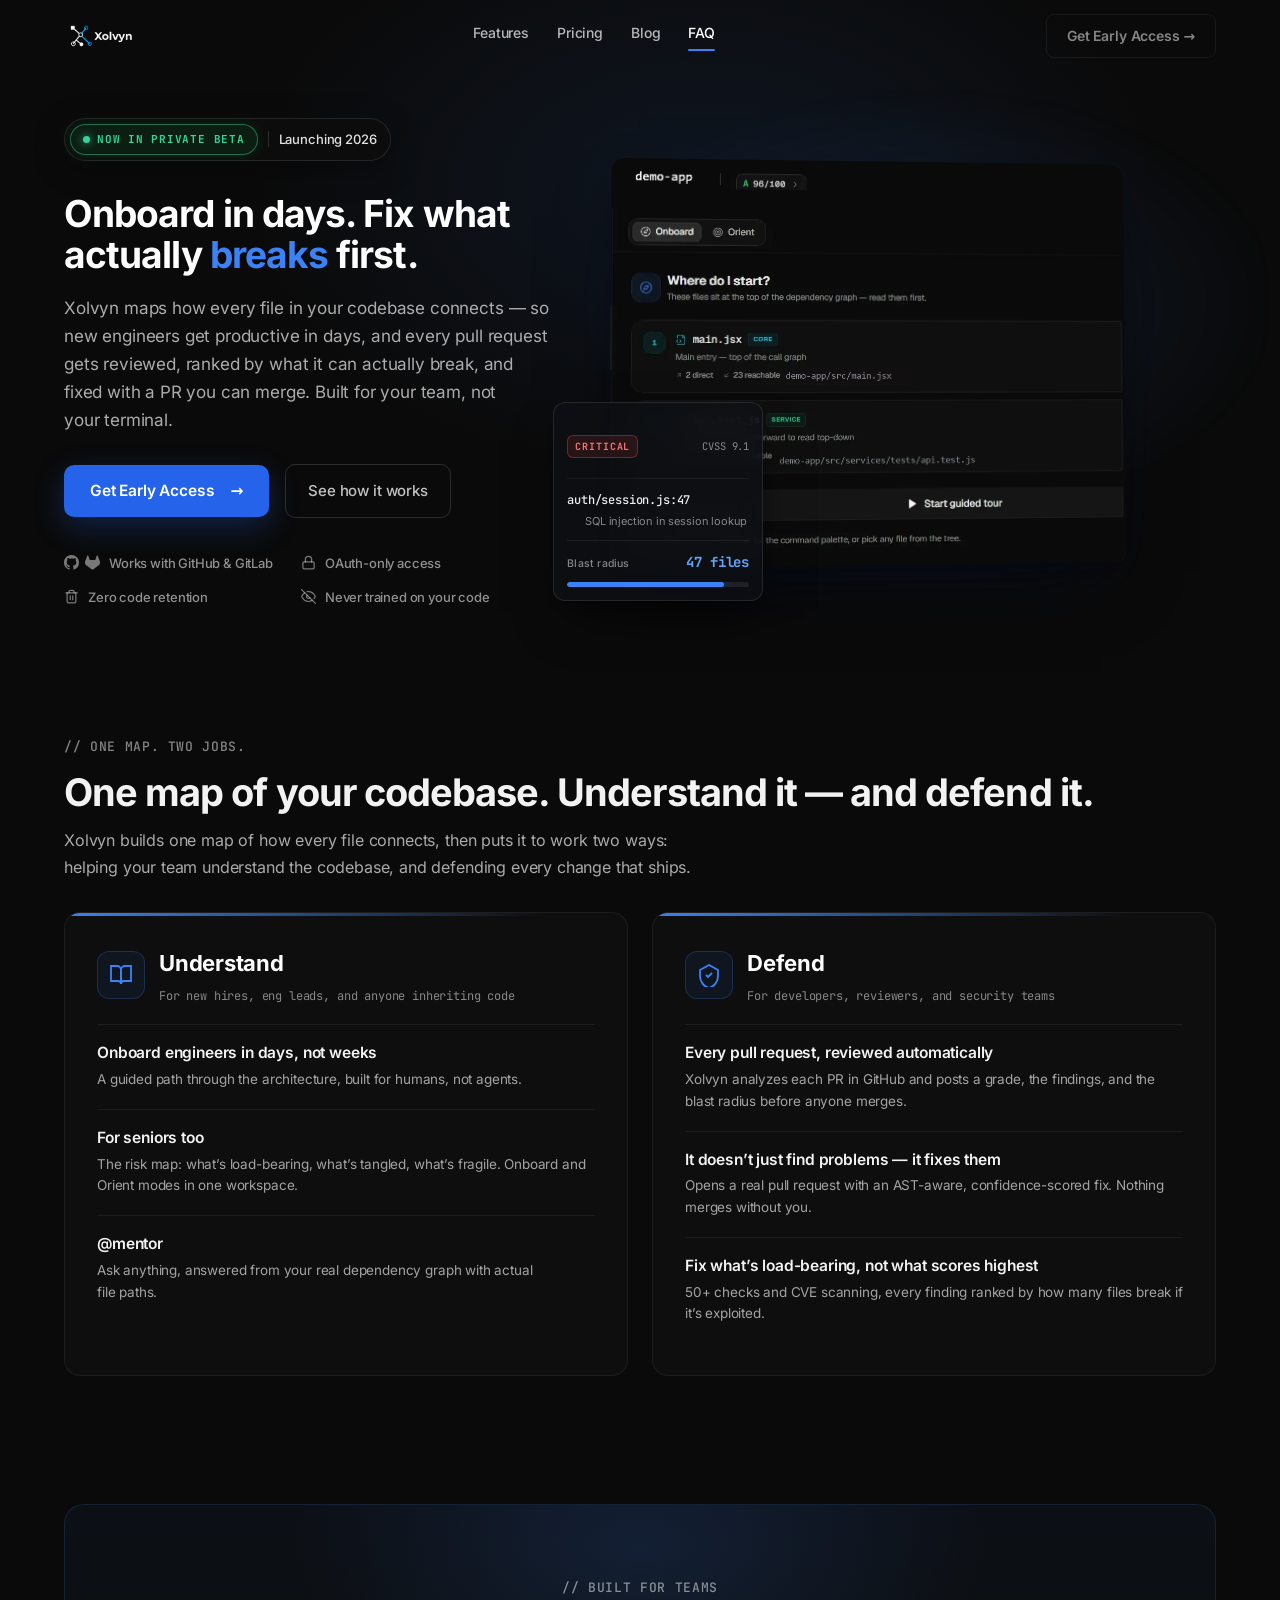
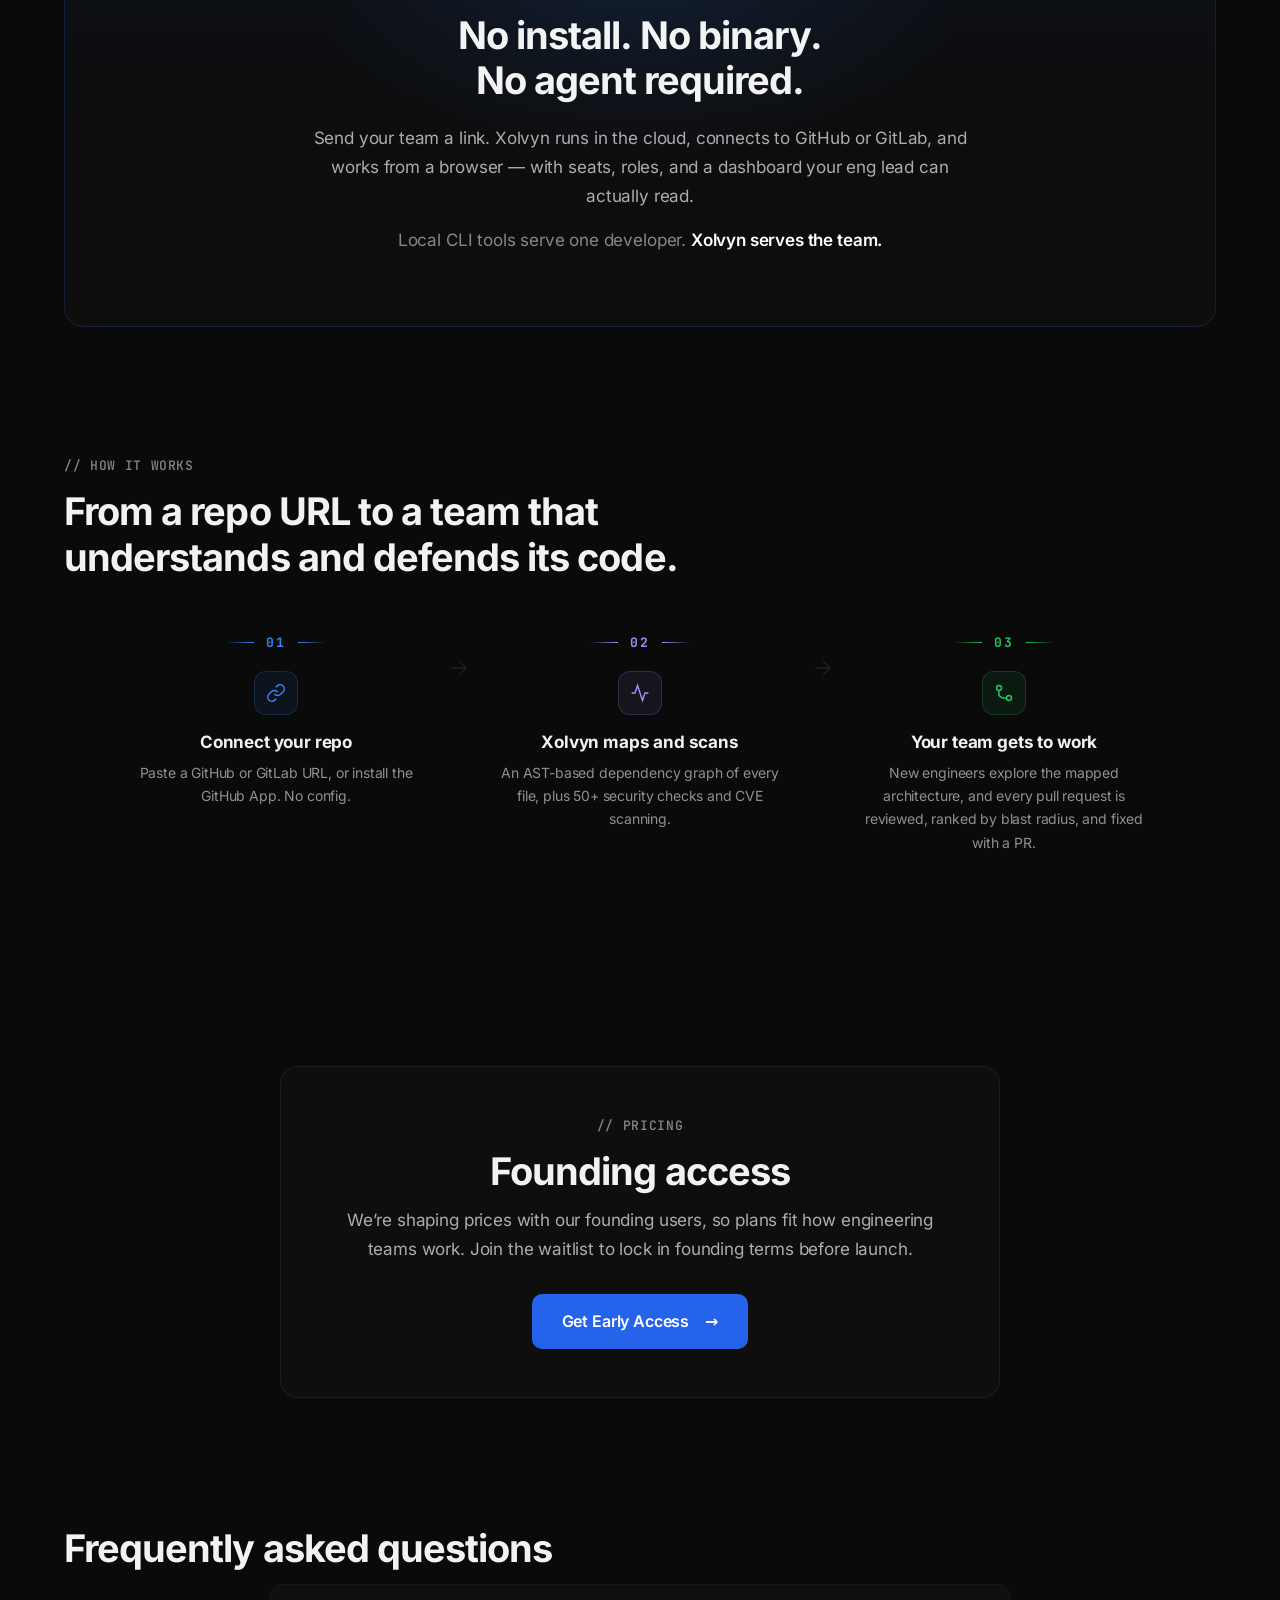
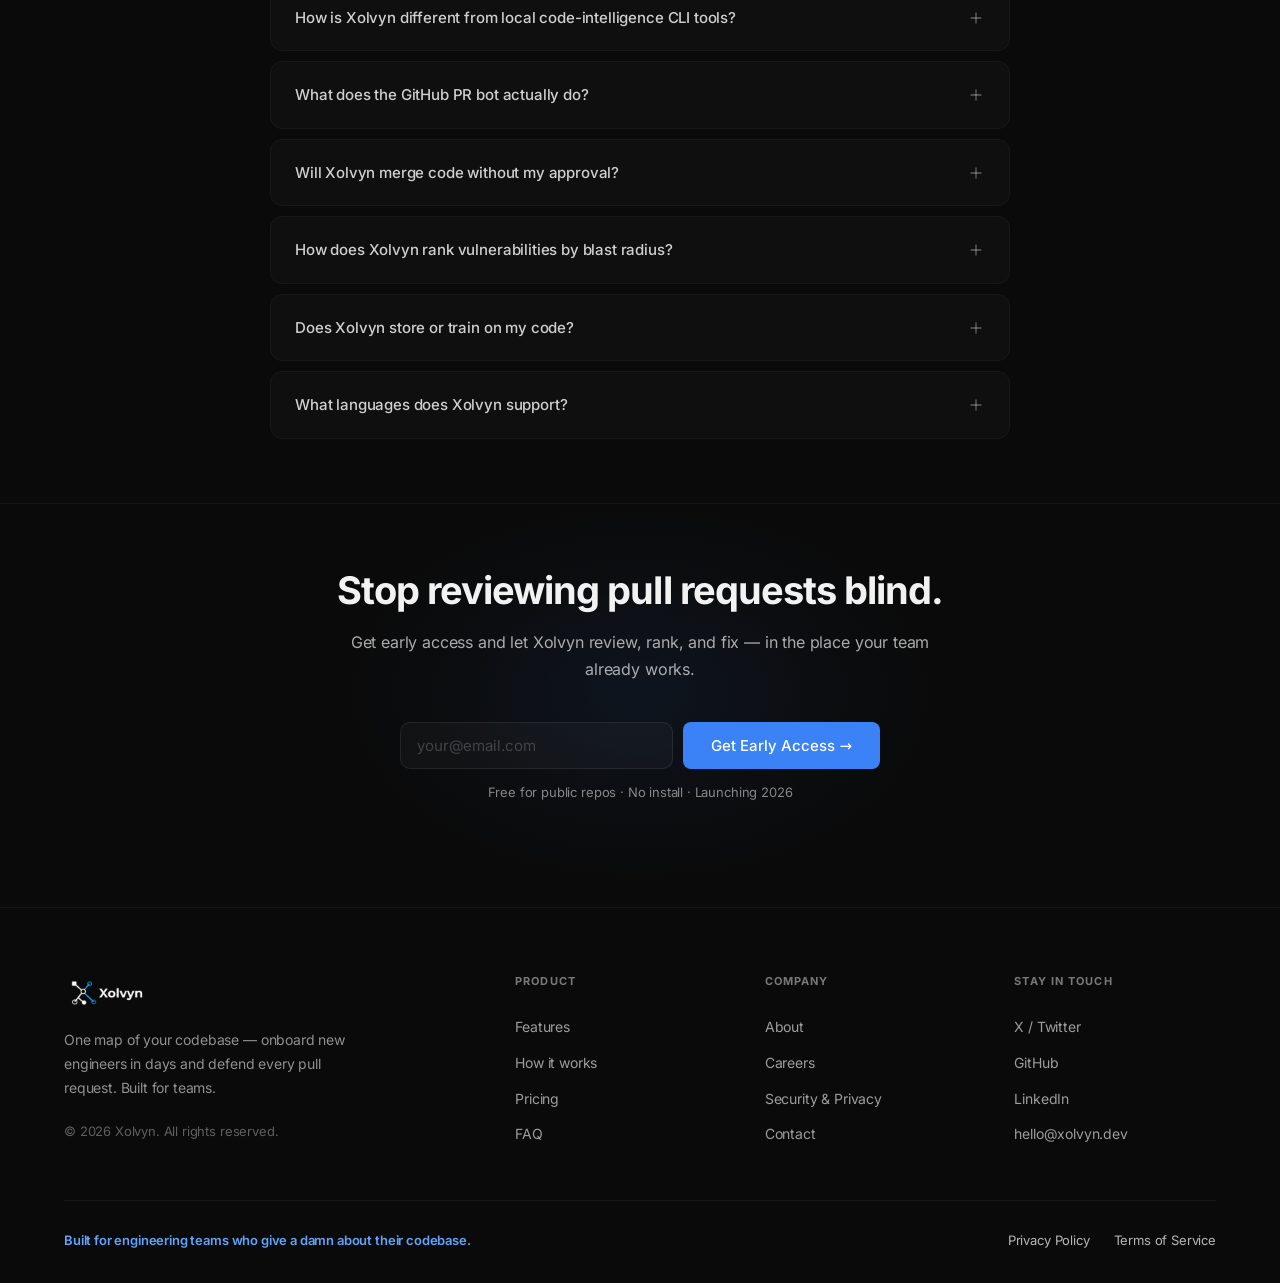
==== commit 470e6428: "style(pillars): recolor Defend icon to brand blue (item 2) Defend pillar icon stroke + tint violet -" ====
--- a/index.html
+++ b/index.html
@@ -307,8 +307,8 @@
       <!-- PILLAR 2 — DEFEND -->
       <article class="pillar" style="--pillar:#3B82F6" aria-labelledby="pillar-defend">
         <header class="pillar-head">
-          <span class="pillar-icon" style="background:rgba(139,92,246,0.08);border-color:rgba(139,92,246,0.22)" aria-hidden="true">
-            <svg width="24" height="24" viewBox="0 0 24 24" fill="none" stroke="#8B5CF6" stroke-width="1.8"><path d="M12 2L3 7v6c0 5.55 3.84 10.74 9 12 5.16-1.26 9-6.45 9-12V7l-9-5z"/><path d="M9 12l2 2 4-4"/></svg>
+          <span class="pillar-icon" style="background:rgba(59,130,246,0.08);border-color:rgba(59,130,246,0.22)" aria-hidden="true">
+            <svg width="24" height="24" viewBox="0 0 24 24" fill="none" stroke="#3B82F6" stroke-width="1.8"><path d="M12 2L3 7v6c0 5.55 3.84 10.74 9 12 5.16-1.26 9-6.45 9-12V7l-9-5z"/><path d="M9 12l2 2 4-4"/></svg>
           </span>
           <div>
             <h3 class="pillar-name" id="pillar-defend">Defend</h3>
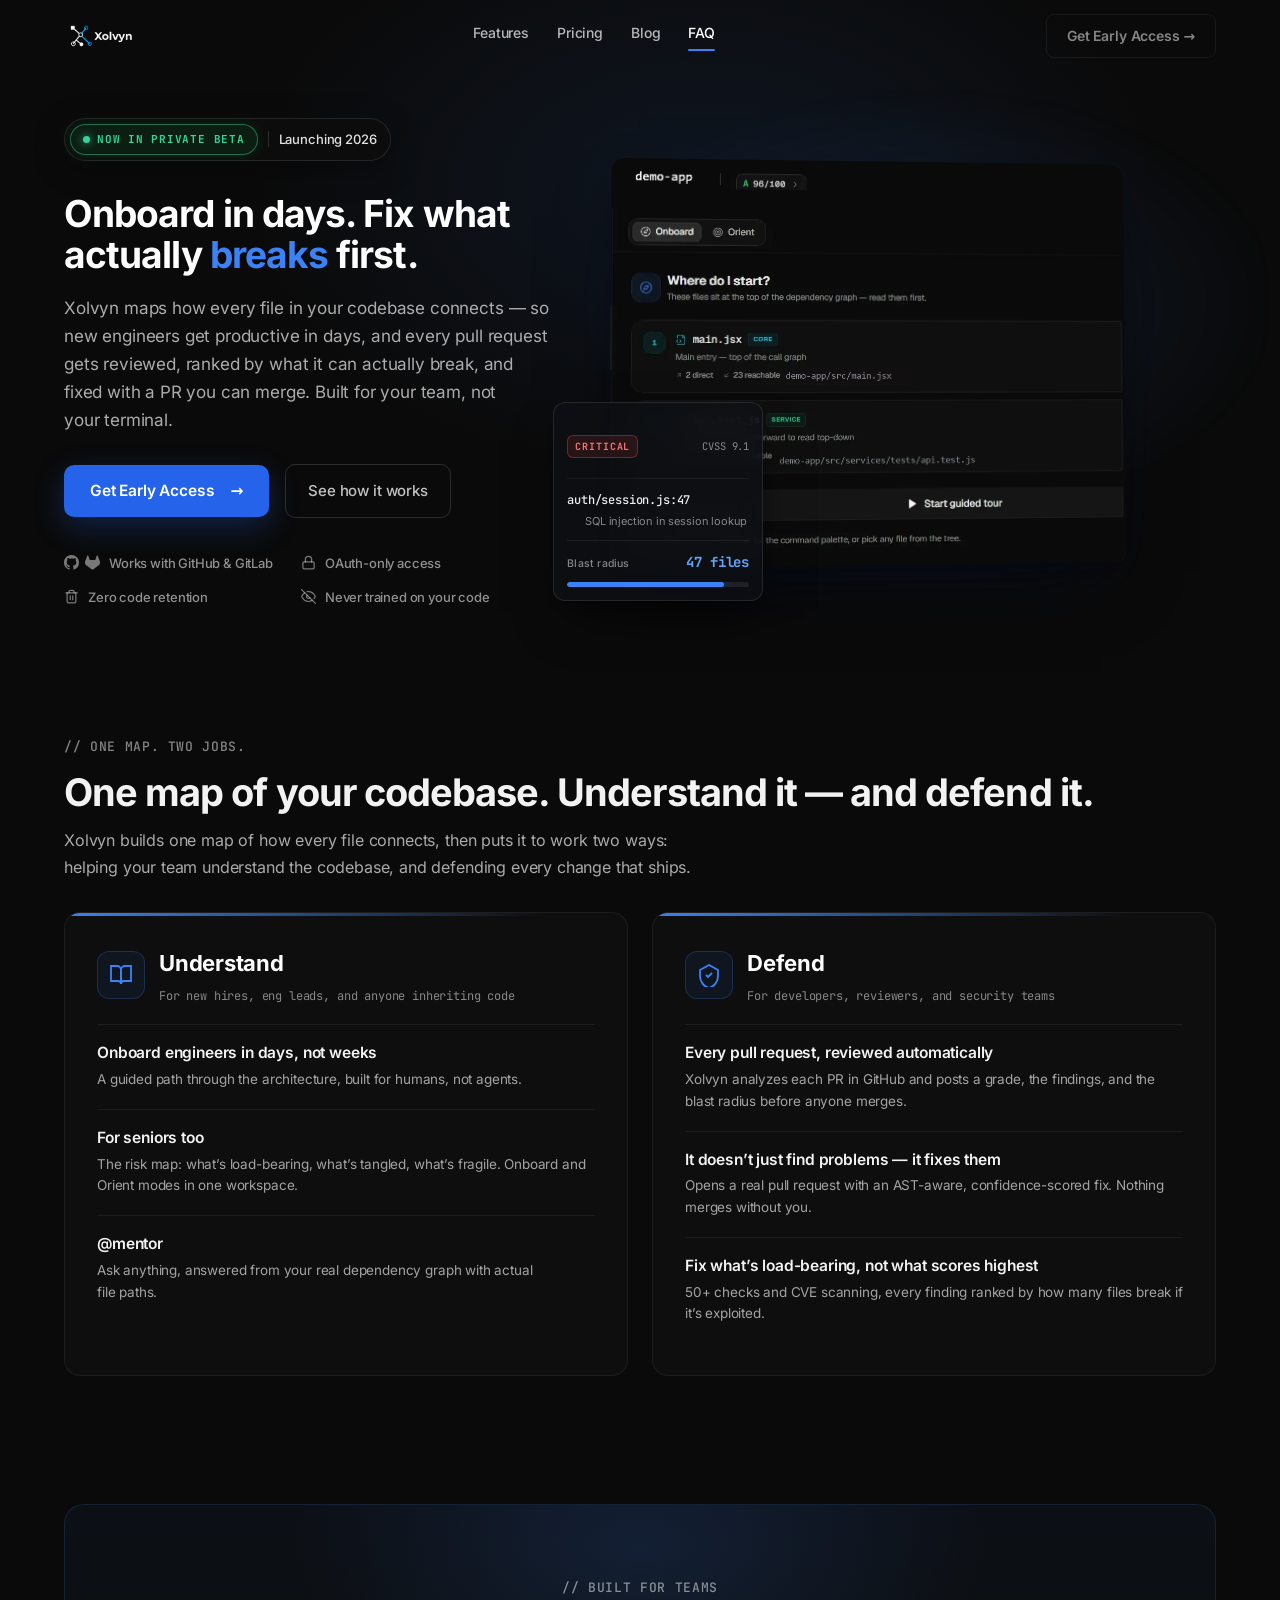
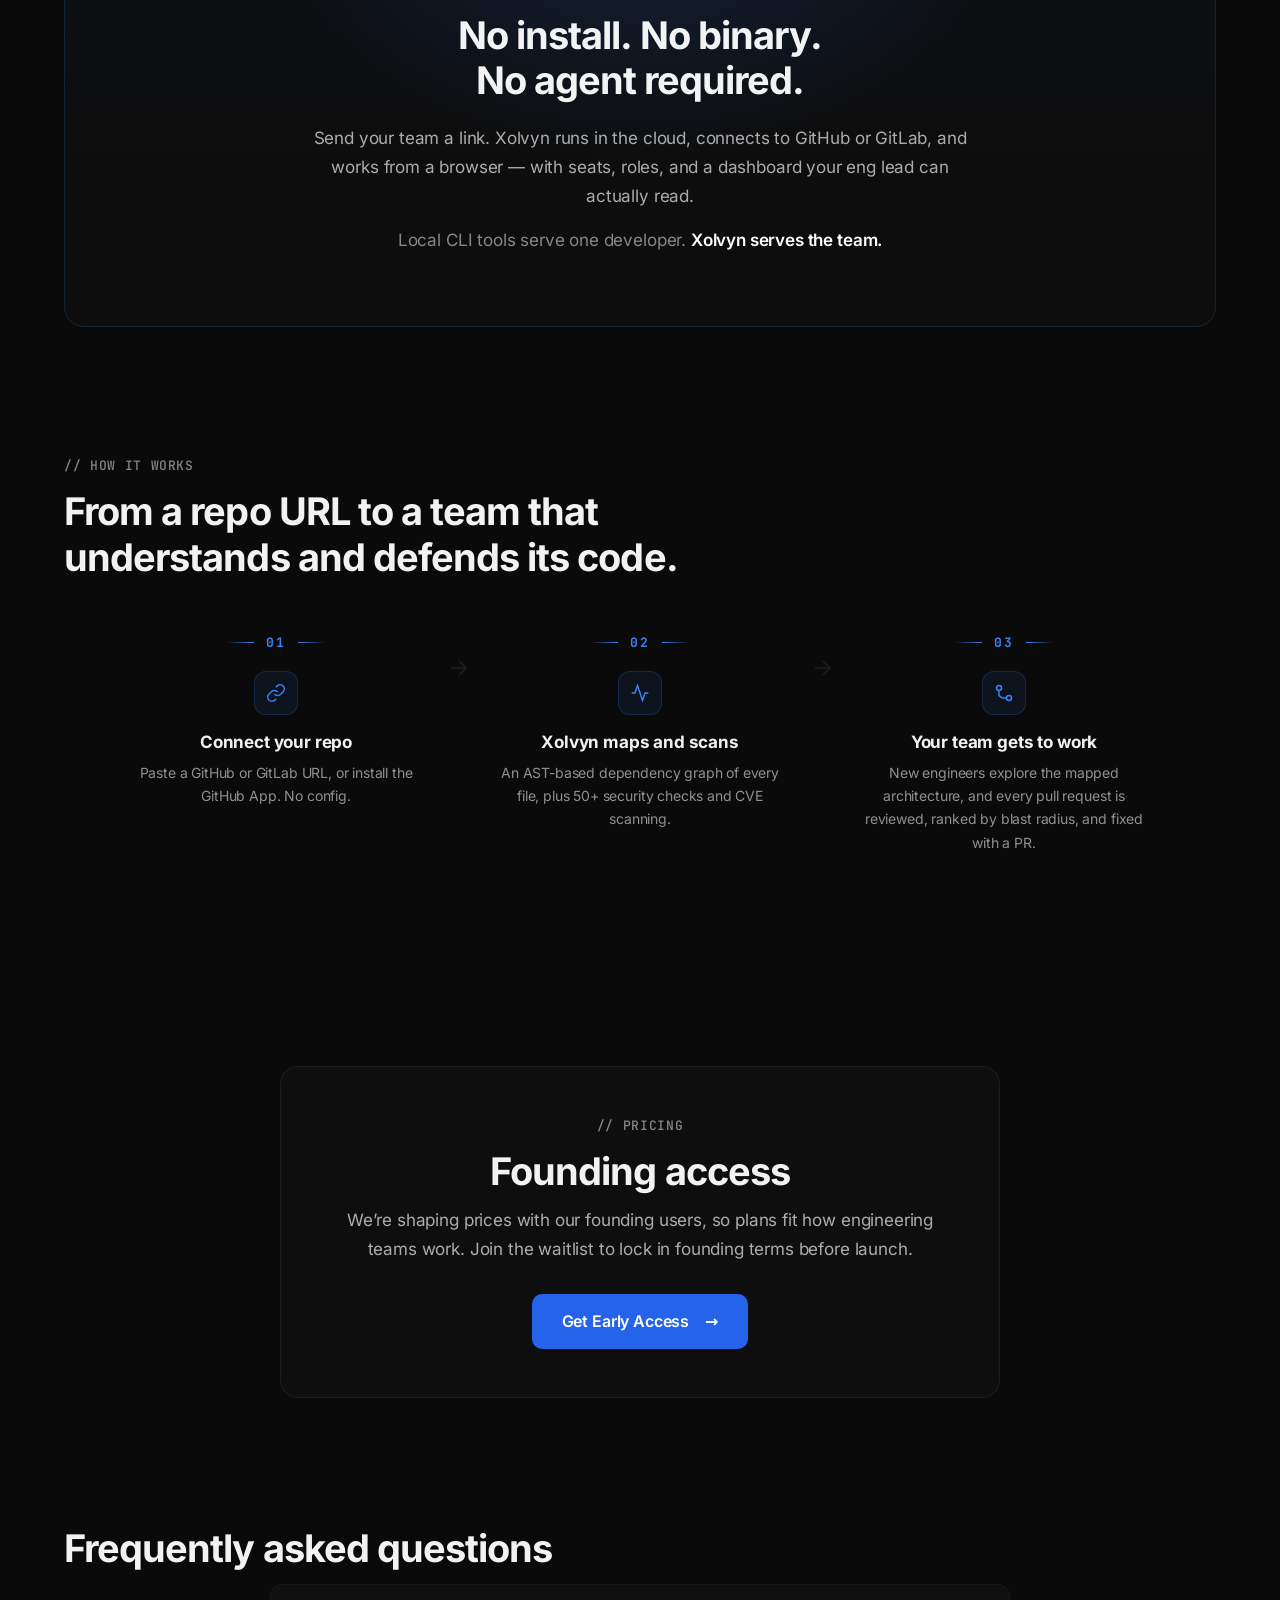
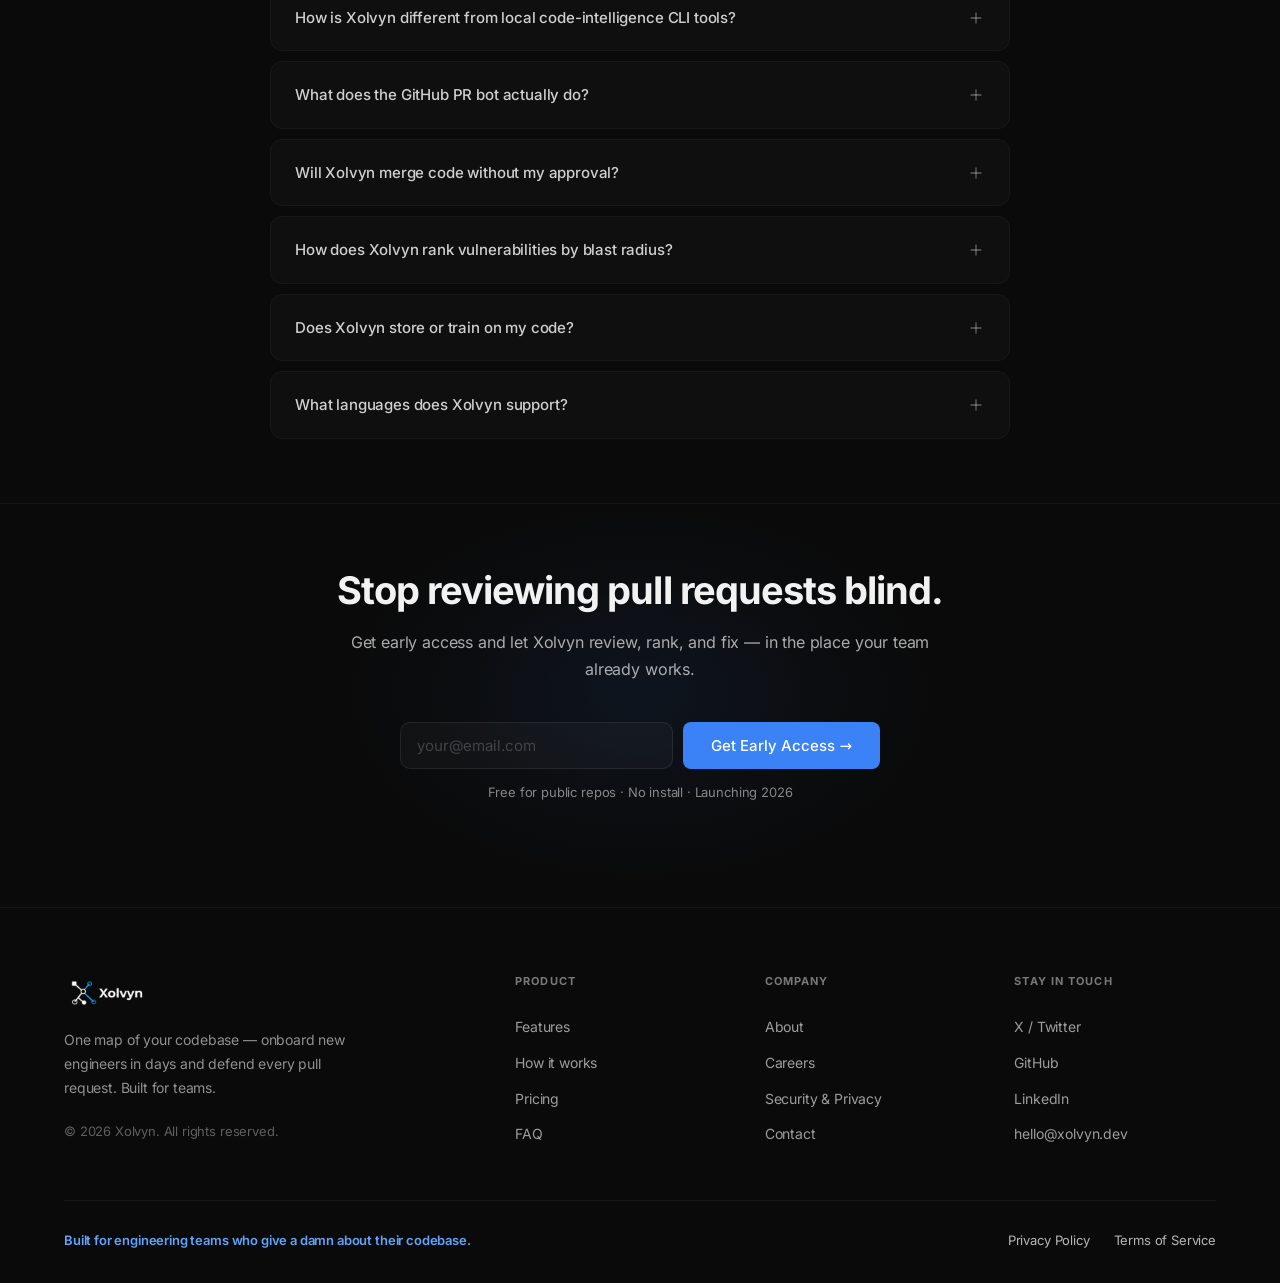
==== commit 55d2024b: "style(accent): unify how-it-works + modal icons to brand blue (item 3) - how-it-works step 2 (violet" ====
--- a/index.html
+++ b/index.html
@@ -369,10 +369,10 @@
         <svg width="24" height="24" viewBox="0 0 24 24" fill="none" stroke="rgba(255,255,255,0.12)" stroke-width="1.5"><path d="M5 12h14M13 5l7 7-7 7"/></svg>
       </div>
 
-      <div class="hiw-step" style="--accent:#A78BFA">
+      <div class="hiw-step" style="--accent:#3B82F6">
         <span class="hiw-num">02</span>
-        <div class="hiw-icon" style="background:rgba(167,139,250,0.08);border-color:rgba(167,139,250,0.2)" aria-hidden="true">
-          <svg width="20" height="20" viewBox="0 0 24 24" fill="none" stroke="#A78BFA" stroke-width="1.8"><polyline points="22 12 18 12 15 21 9 3 6 12 2 12"/></svg>
+        <div class="hiw-icon" style="background:rgba(59,130,246,0.08);border-color:rgba(59,130,246,0.2)" aria-hidden="true">
+          <svg width="20" height="20" viewBox="0 0 24 24" fill="none" stroke="#3B82F6" stroke-width="1.8"><polyline points="22 12 18 12 15 21 9 3 6 12 2 12"/></svg>
         </div>
         <h3>Xolvyn maps and scans</h3>
         <p>An AST-based dependency graph of every file, plus 50+ security checks and CVE scanning.</p>
@@ -382,10 +382,10 @@
         <svg width="24" height="24" viewBox="0 0 24 24" fill="none" stroke="rgba(255,255,255,0.12)" stroke-width="1.5"><path d="M5 12h14M13 5l7 7-7 7"/></svg>
       </div>
 
-      <div class="hiw-step" style="--accent:#22C55E">
+      <div class="hiw-step" style="--accent:#3B82F6">
         <span class="hiw-num">03</span>
-        <div class="hiw-icon" style="background:rgba(34,197,94,0.08);border-color:rgba(34,197,94,0.2)" aria-hidden="true">
-          <svg width="20" height="20" viewBox="0 0 24 24" fill="none" stroke="#22C55E" stroke-width="1.8"><circle cx="18" cy="18" r="3"/><circle cx="6" cy="6" r="3"/><path d="M6 9v6a9 9 0 0 0 9 3"/></svg>
+        <div class="hiw-icon" style="background:rgba(59,130,246,0.08);border-color:rgba(59,130,246,0.2)" aria-hidden="true">
+          <svg width="20" height="20" viewBox="0 0 24 24" fill="none" stroke="#3B82F6" stroke-width="1.8"><circle cx="18" cy="18" r="3"/><circle cx="6" cy="6" r="3"/><path d="M6 9v6a9 9 0 0 0 9 3"/></svg>
         </div>
         <h3>Your team gets to work</h3>
         <p>New engineers explore the mapped architecture, and every pull request is reviewed, ranked by blast radius, and fixed with a PR.</p>
@@ -562,8 +562,8 @@
 <div class="modal-overlay" id="security-modal" onclick="closeModalIfOverlay(event, 'security-modal')">
   <div class="modal">
     <button class="modal-close" onclick="closeModal('security-modal')" aria-label="Close">&times;</button>
-    <div class="modal-icon" style="background:rgba(34,197,94,0.1);border-color:rgba(34,197,94,0.25)">
-      <svg width="20" height="20" viewBox="0 0 24 24" fill="none" stroke="#22C55E" stroke-width="1.8"><path d="M12 2L3 7v6c0 5.55 3.84 10.74 9 12 5.16-1.26 9-6.45 9-12V7l-9-5z"/><polyline points="9 12 11 14 15 10"/></svg>
+    <div class="modal-icon" style="background:rgba(59,130,246,0.1);border-color:rgba(59,130,246,0.25)">
+      <svg width="20" height="20" viewBox="0 0 24 24" fill="none" stroke="#3B82F6" stroke-width="1.8"><path d="M12 2L3 7v6c0 5.55 3.84 10.74 9 12 5.16-1.26 9-6.45 9-12V7l-9-5z"/><polyline points="9 12 11 14 15 10"/></svg>
     </div>
     <h3>Security &amp; Privacy</h3>
     <ul class="modal-list">
@@ -580,8 +580,8 @@
 <div class="modal-overlay" id="privacy-modal" onclick="closeModalIfOverlay(event, 'privacy-modal')">
   <div class="modal">
     <button class="modal-close" onclick="closeModal('privacy-modal')" aria-label="Close">&times;</button>
-    <div class="modal-icon" style="background:rgba(167,139,250,0.1);border-color:rgba(167,139,250,0.25)">
-      <svg width="20" height="20" viewBox="0 0 24 24" fill="none" stroke="#A78BFA" stroke-width="1.8"><rect x="3" y="11" width="18" height="11" rx="2"/><path d="M7 11V7a5 5 0 0 1 10 0v4"/></svg>
+    <div class="modal-icon" style="background:rgba(59,130,246,0.1);border-color:rgba(59,130,246,0.25)">
+      <svg width="20" height="20" viewBox="0 0 24 24" fill="none" stroke="#3B82F6" stroke-width="1.8"><rect x="3" y="11" width="18" height="11" rx="2"/><path d="M7 11V7a5 5 0 0 1 10 0v4"/></svg>
     </div>
     <h3>Privacy Policy</h3>
     <p><strong>Data we collect:</strong> Only your email address (waitlist), GitHub OAuth tokens (encrypted, when product launches), and computed metadata from your analyses.</p>
@@ -595,8 +595,8 @@
 <div class="modal-overlay" id="terms-modal" onclick="closeModalIfOverlay(event, 'terms-modal')">
   <div class="modal">
     <button class="modal-close" onclick="closeModal('terms-modal')" aria-label="Close">&times;</button>
-    <div class="modal-icon" style="background:rgba(249,115,22,0.1);border-color:rgba(249,115,22,0.25)">
-      <svg width="20" height="20" viewBox="0 0 24 24" fill="none" stroke="#F97316" stroke-width="1.8"><path d="M14 2H6a2 2 0 0 0-2 2v16a2 2 0 0 0 2 2h12a2 2 0 0 0 2-2V8z"/><polyline points="14 2 14 8 20 8"/><line x1="9" y1="13" x2="15" y2="13"/><line x1="9" y1="17" x2="13" y2="17"/></svg>
+    <div class="modal-icon" style="background:rgba(59,130,246,0.1);border-color:rgba(59,130,246,0.25)">
+      <svg width="20" height="20" viewBox="0 0 24 24" fill="none" stroke="#3B82F6" stroke-width="1.8"><path d="M14 2H6a2 2 0 0 0-2 2v16a2 2 0 0 0 2 2h12a2 2 0 0 0 2-2V8z"/><polyline points="14 2 14 8 20 8"/><line x1="9" y1="13" x2="15" y2="13"/><line x1="9" y1="17" x2="13" y2="17"/></svg>
     </div>
     <h3>Terms of Service</h3>
     <p>Xolvyn is currently in pre-launch. By joining the waitlist, you agree that:</p>
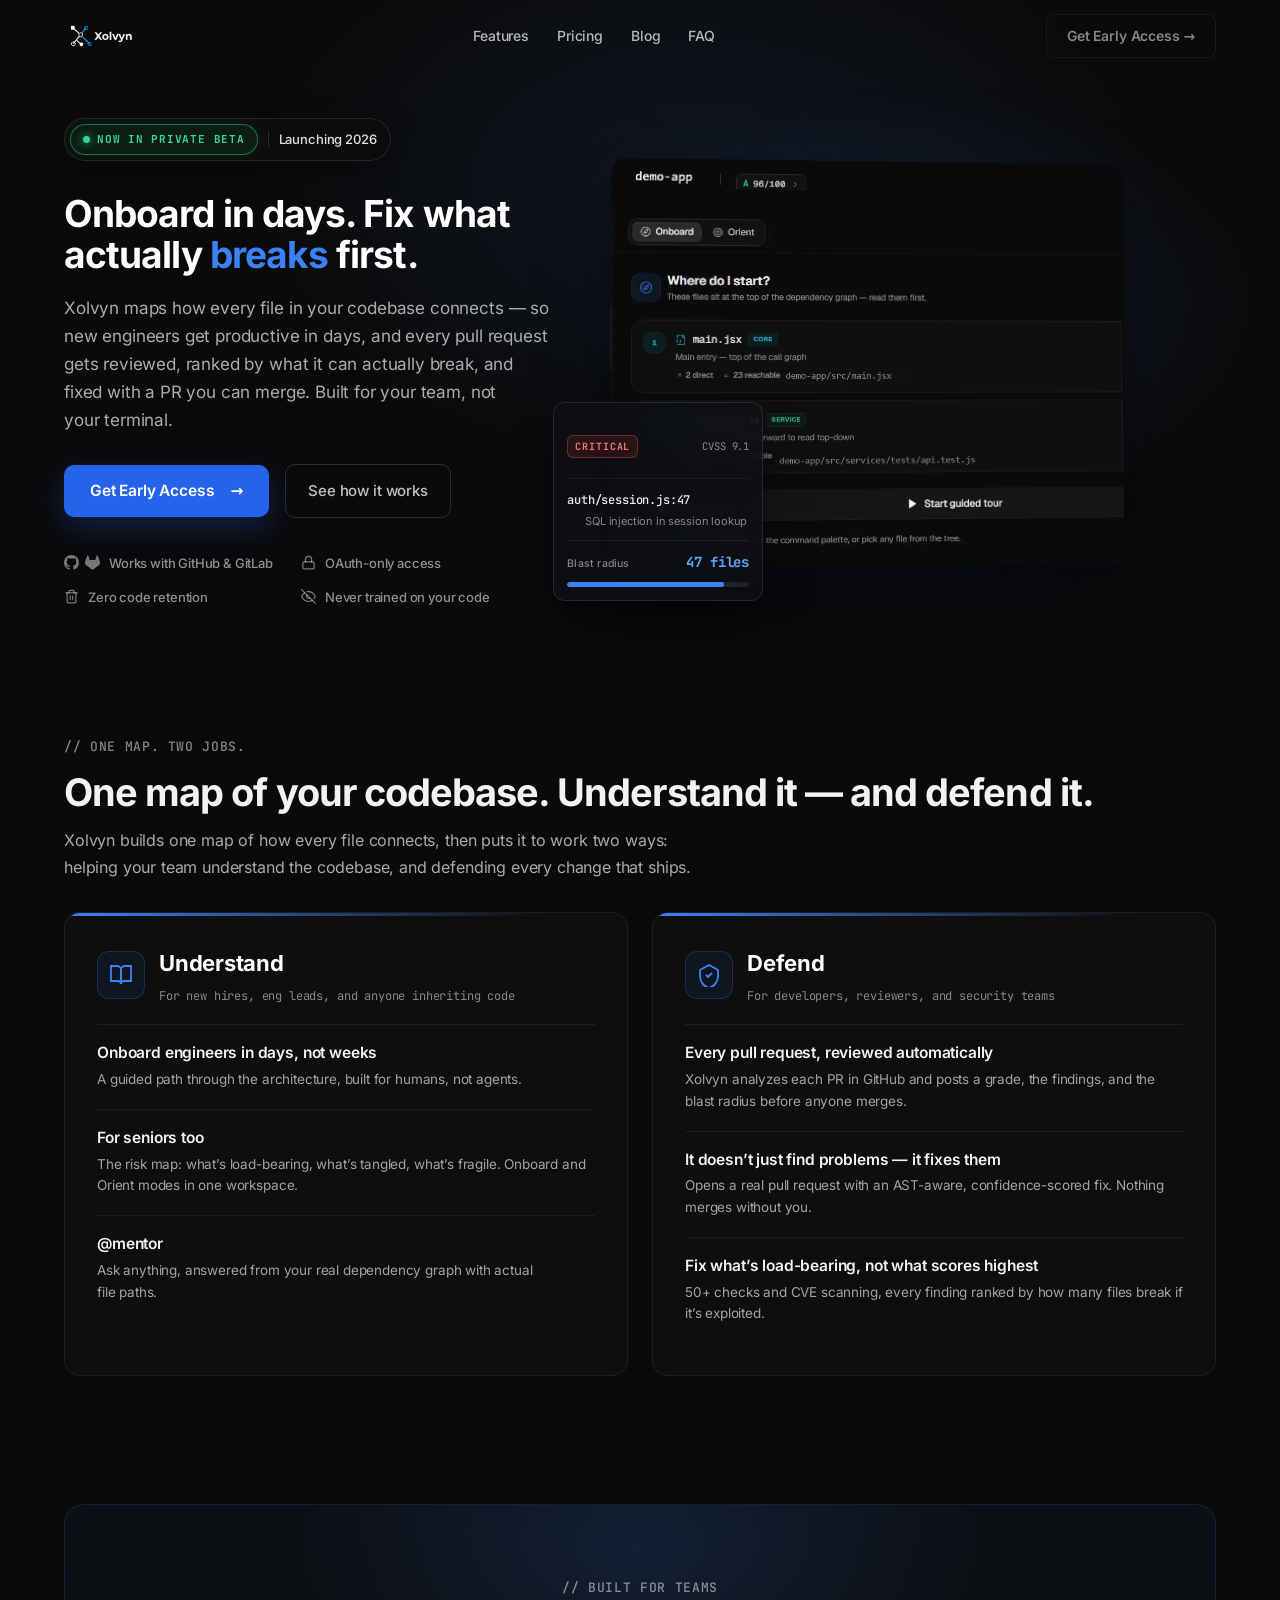
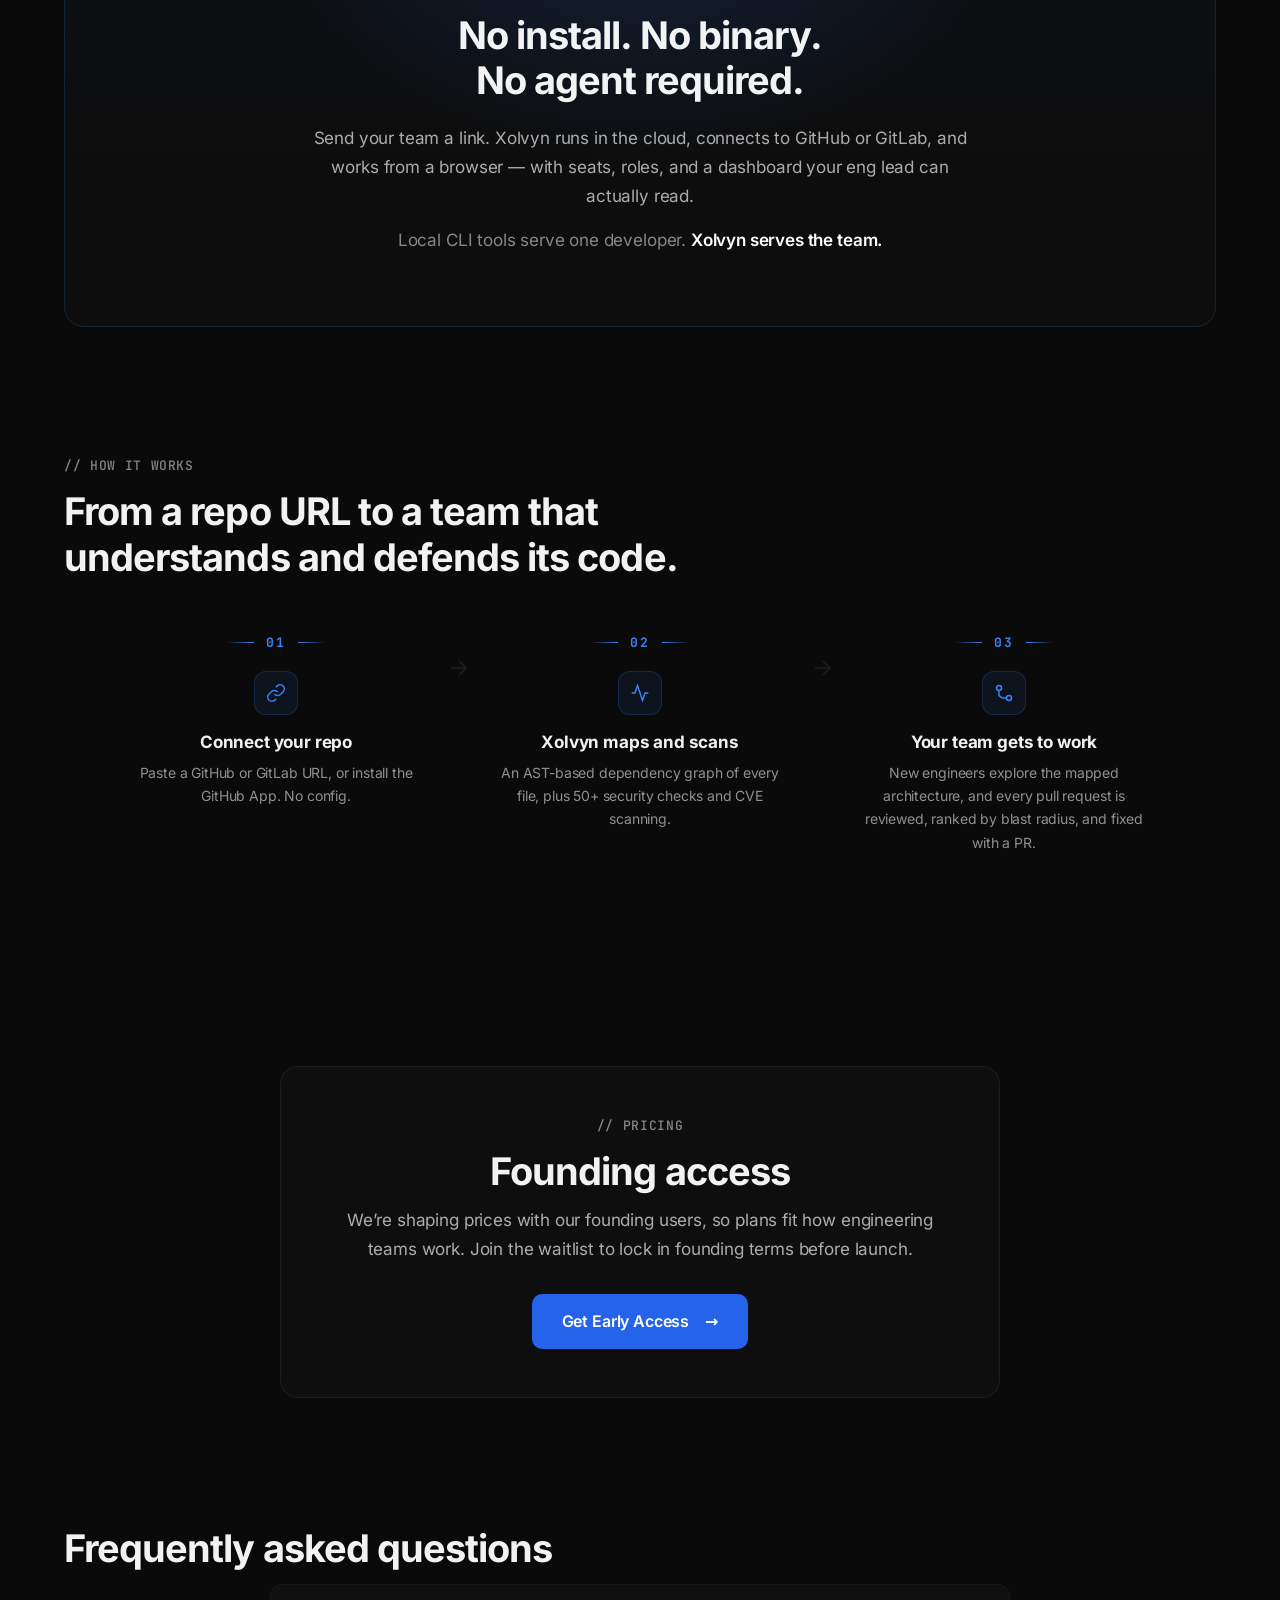
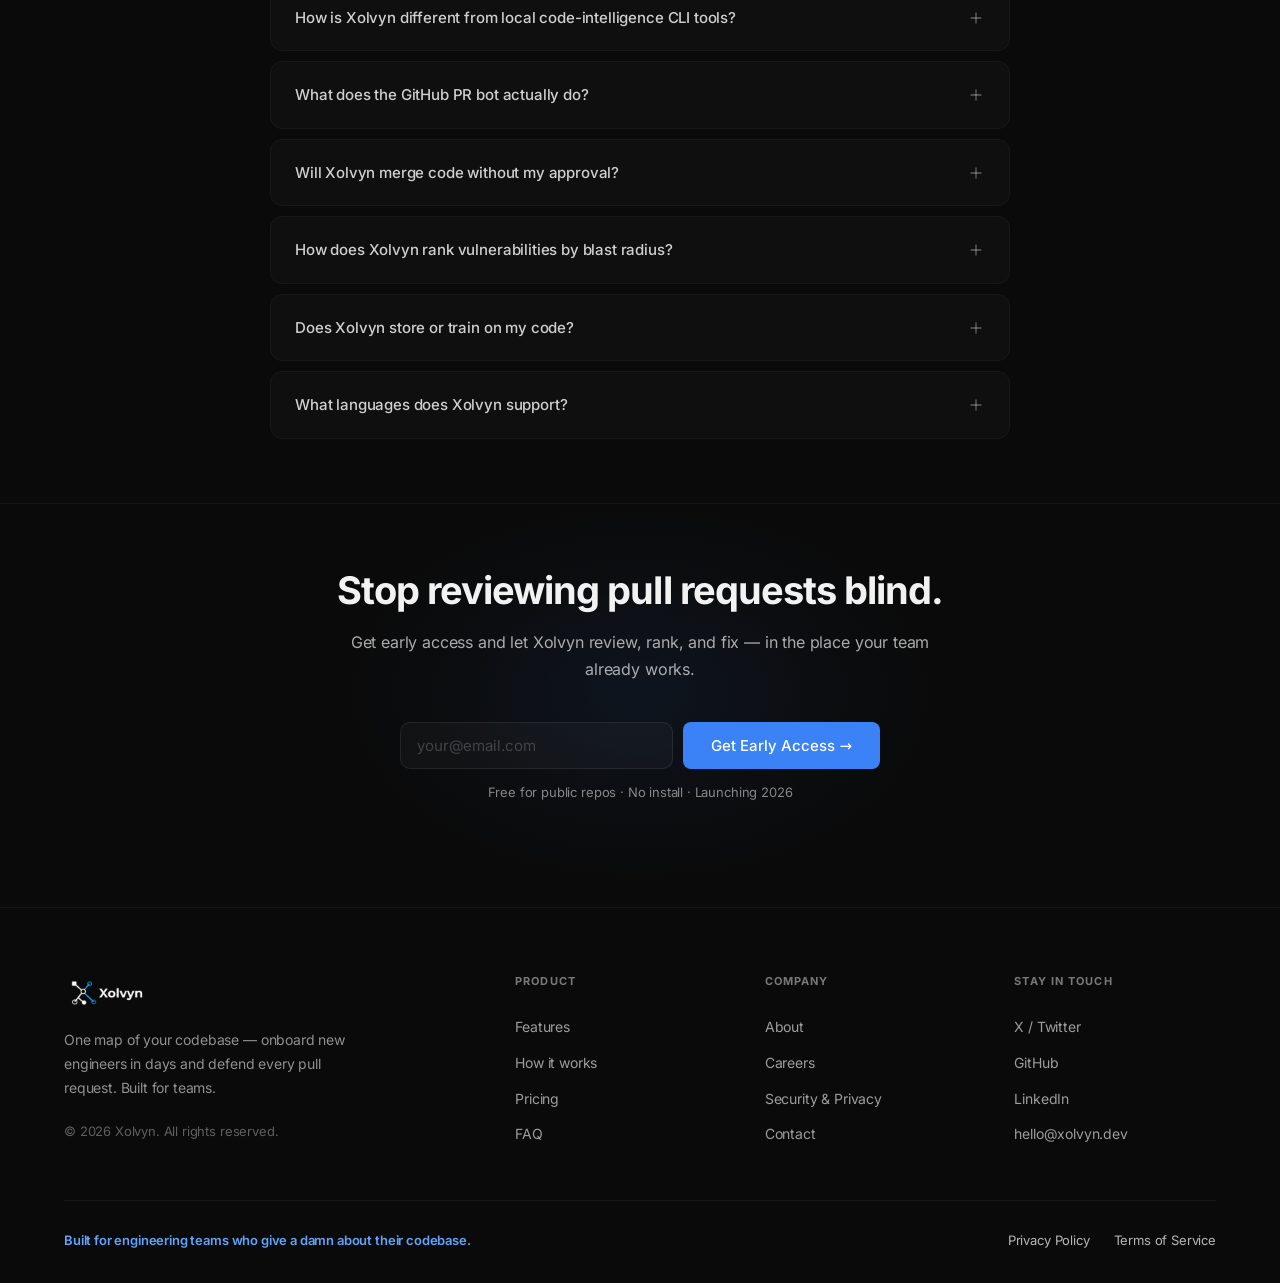
==== commit a9c72477: "seo(meta): trim home meta description to 159 chars Was 171 chars (truncated in SERPs). Rewrote to 15" ====
--- a/index.html
+++ b/index.html
@@ -11,7 +11,7 @@
 <meta name="googlebot" content="index,follow">
 
 <title>Xolvyn — Onboard in days. Fix what actually breaks first.</title>
-<meta name="description" content="Xolvyn maps your codebase so new engineers onboard in days — and reviews every pull request, ranking findings by blast radius and opening the fix as a PR. Built for teams.">
+<meta name="description" content="Xolvyn maps your codebase so engineers onboard in days, reviews every pull request, ranks findings by blast radius, and opens the fix as a PR. Built for teams.">
 <meta name="author" content="Xolvyn">
 <link rel="canonical" href="https://getxolvyn.com/">
 
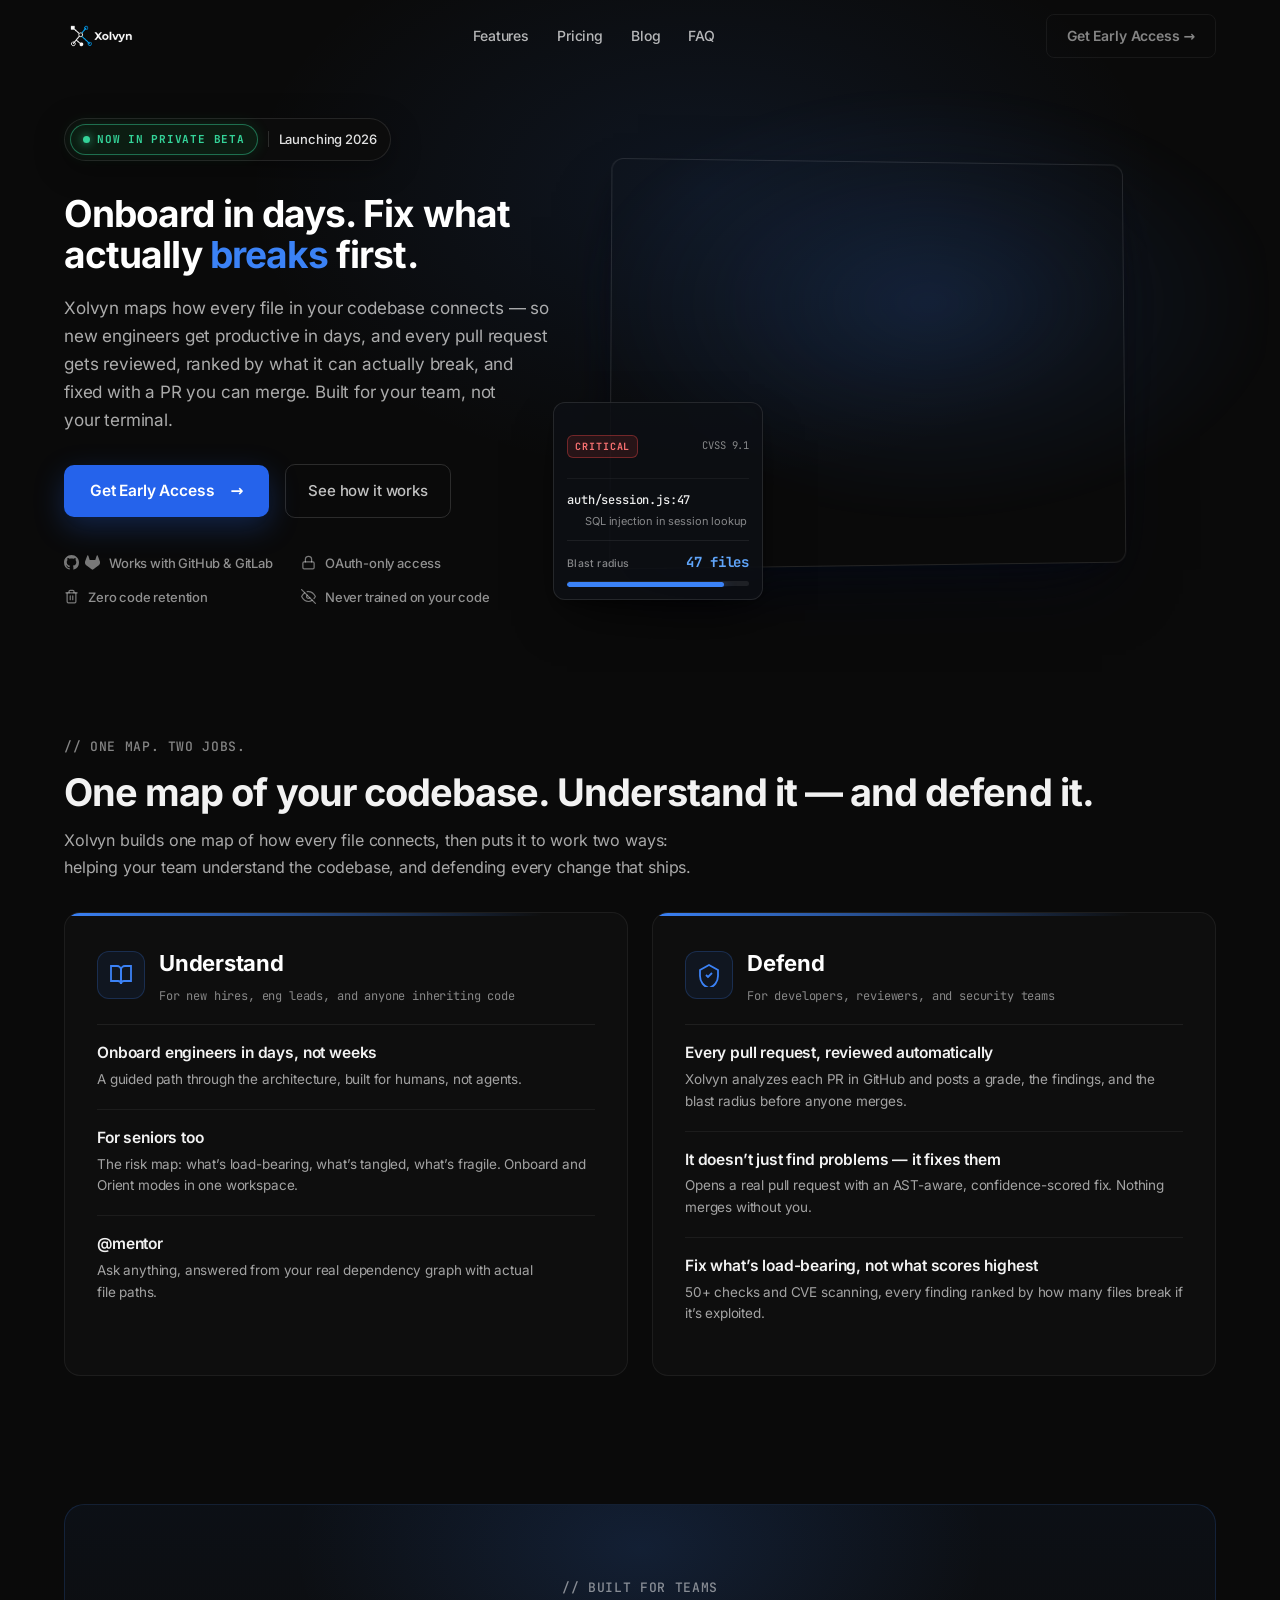
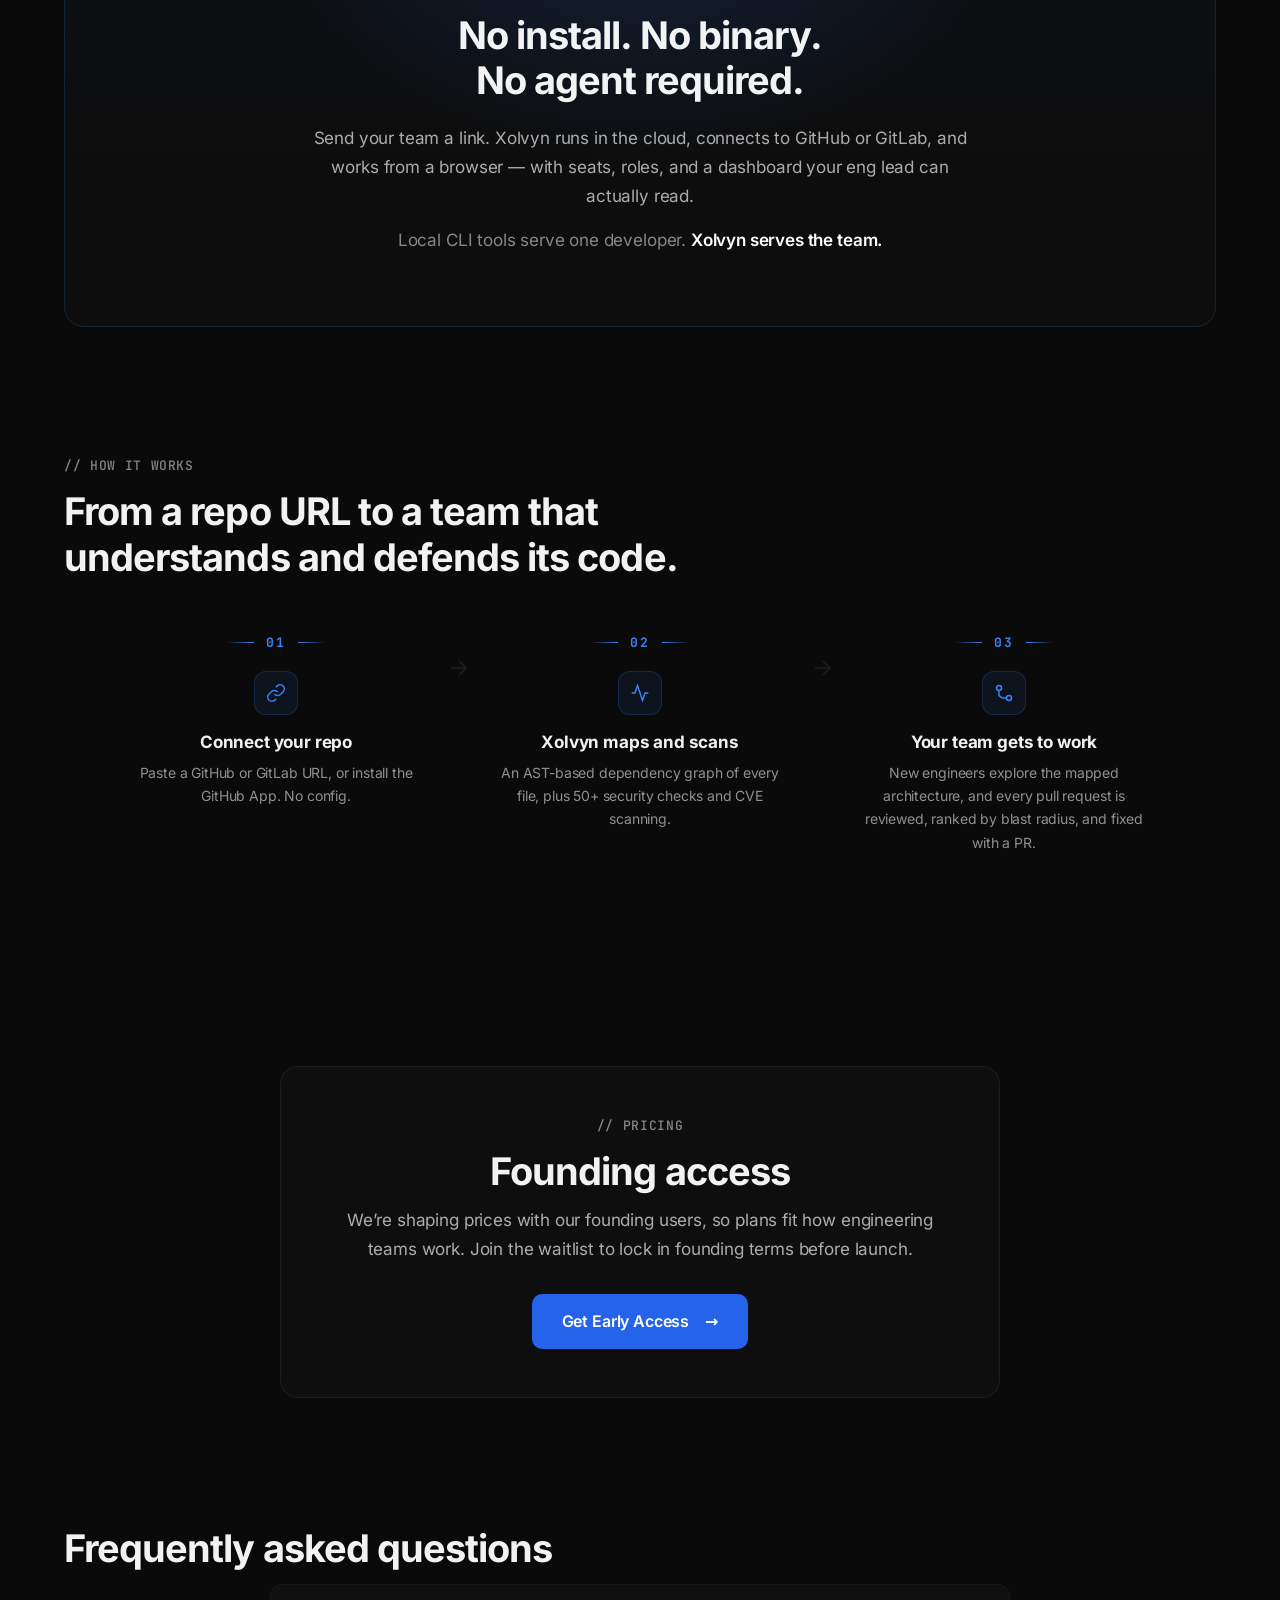
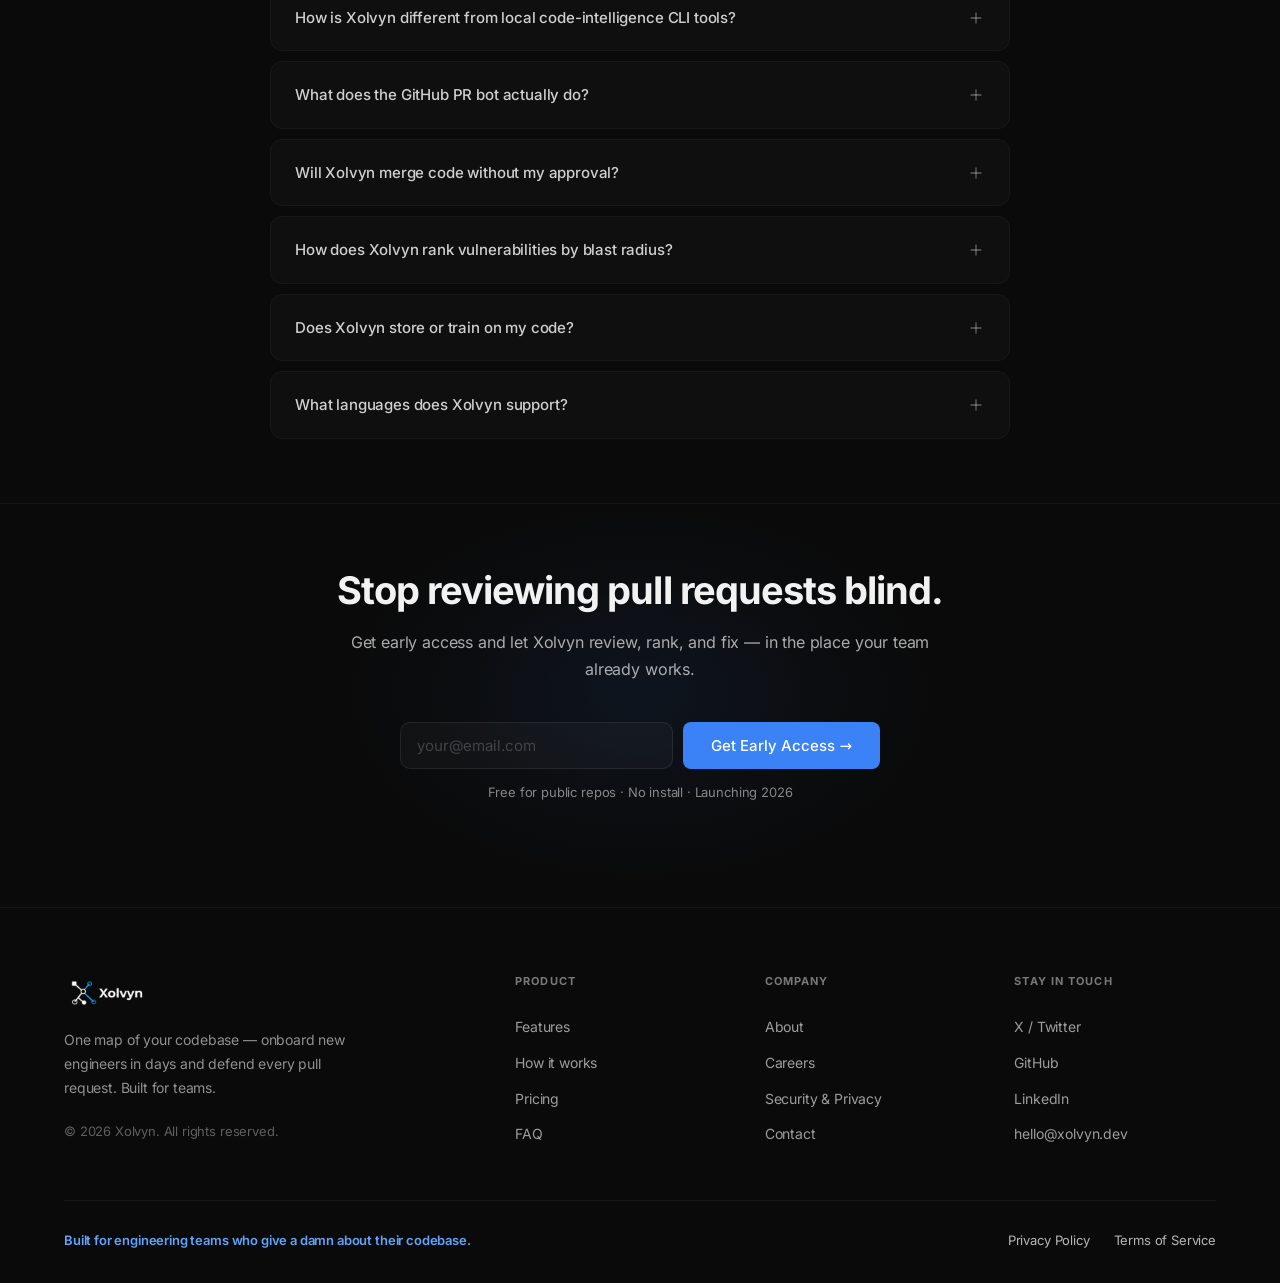
==== commit 4de1c9b1: "fix(favicon): tighten mark crop so it fills the icon at small sizes The mark filled only ~80% of the" ====
--- a/index.html
+++ b/index.html
@@ -37,9 +37,9 @@
 <meta name="twitter:image:alt" content="Xolvyn — onboard engineers in days and defend every pull request">
 
 <!-- Favicons -->
-<link rel="icon" href="/favicon.ico" sizes="any">
-<link rel="icon" type="image/webp" href="Xolvyn_Mark.webp">
-<link rel="apple-touch-icon" href="Xolvyn_Mark.png">
+<link rel="icon" href="/favicon.ico?v=2" sizes="any">
+<link rel="icon" type="image/webp" href="Xolvyn_Mark.webp?v=2">
+<link rel="apple-touch-icon" href="Xolvyn_Mark.png?v=2">
 
 <!-- Structured data — JSON-LD for Google rich results -->
 <script type="application/ld+json">
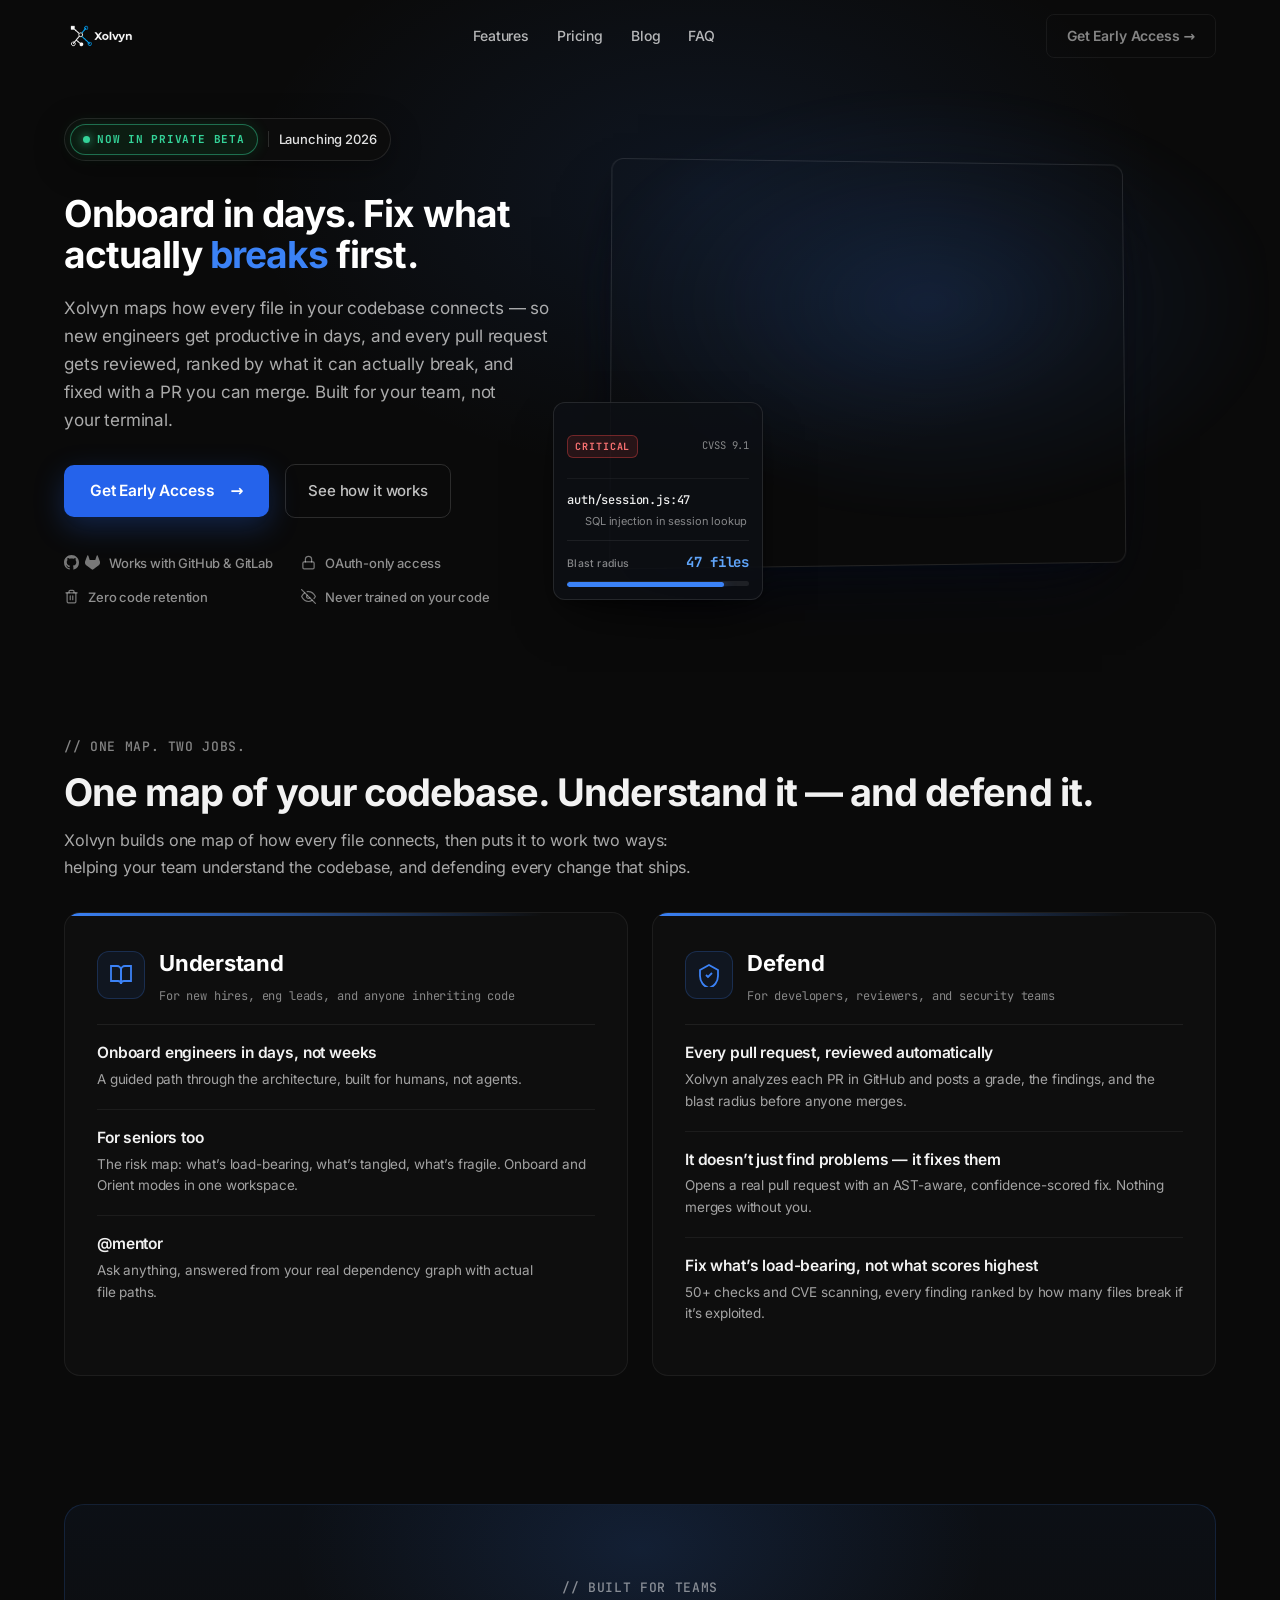
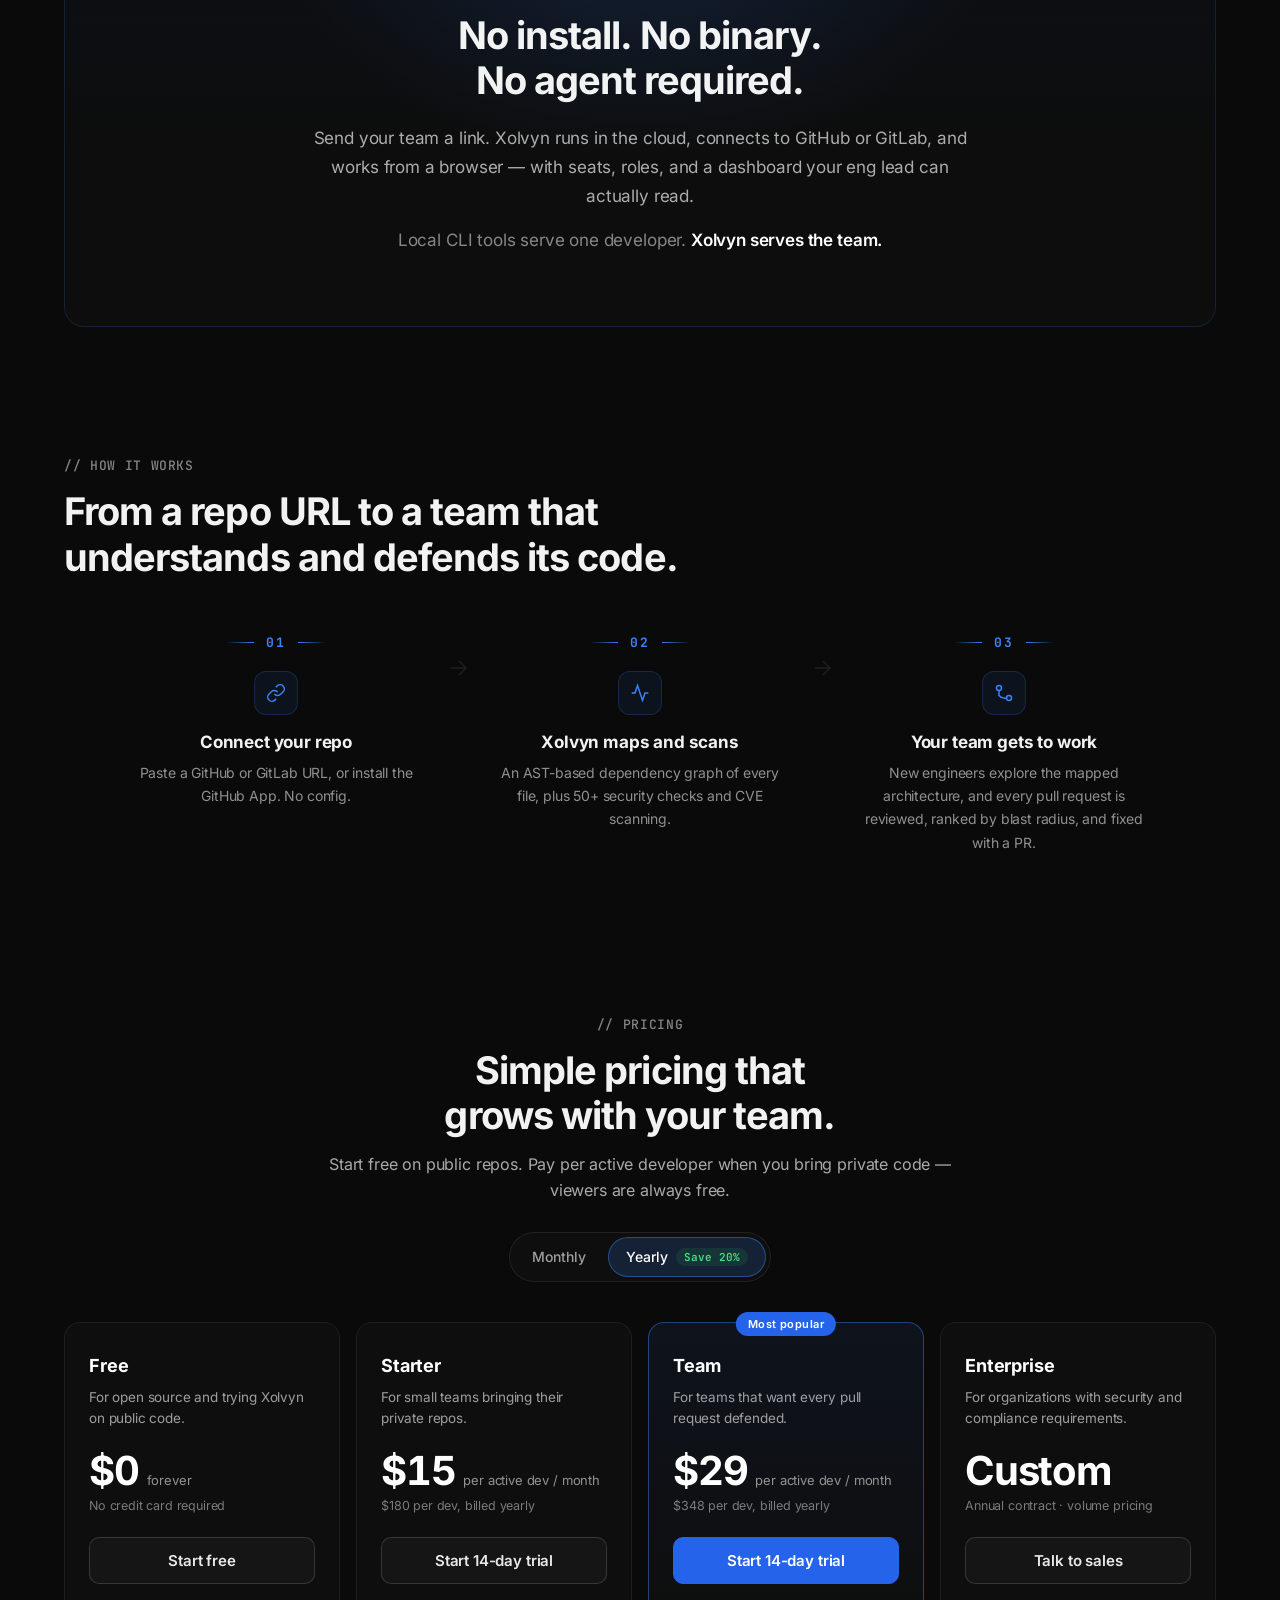
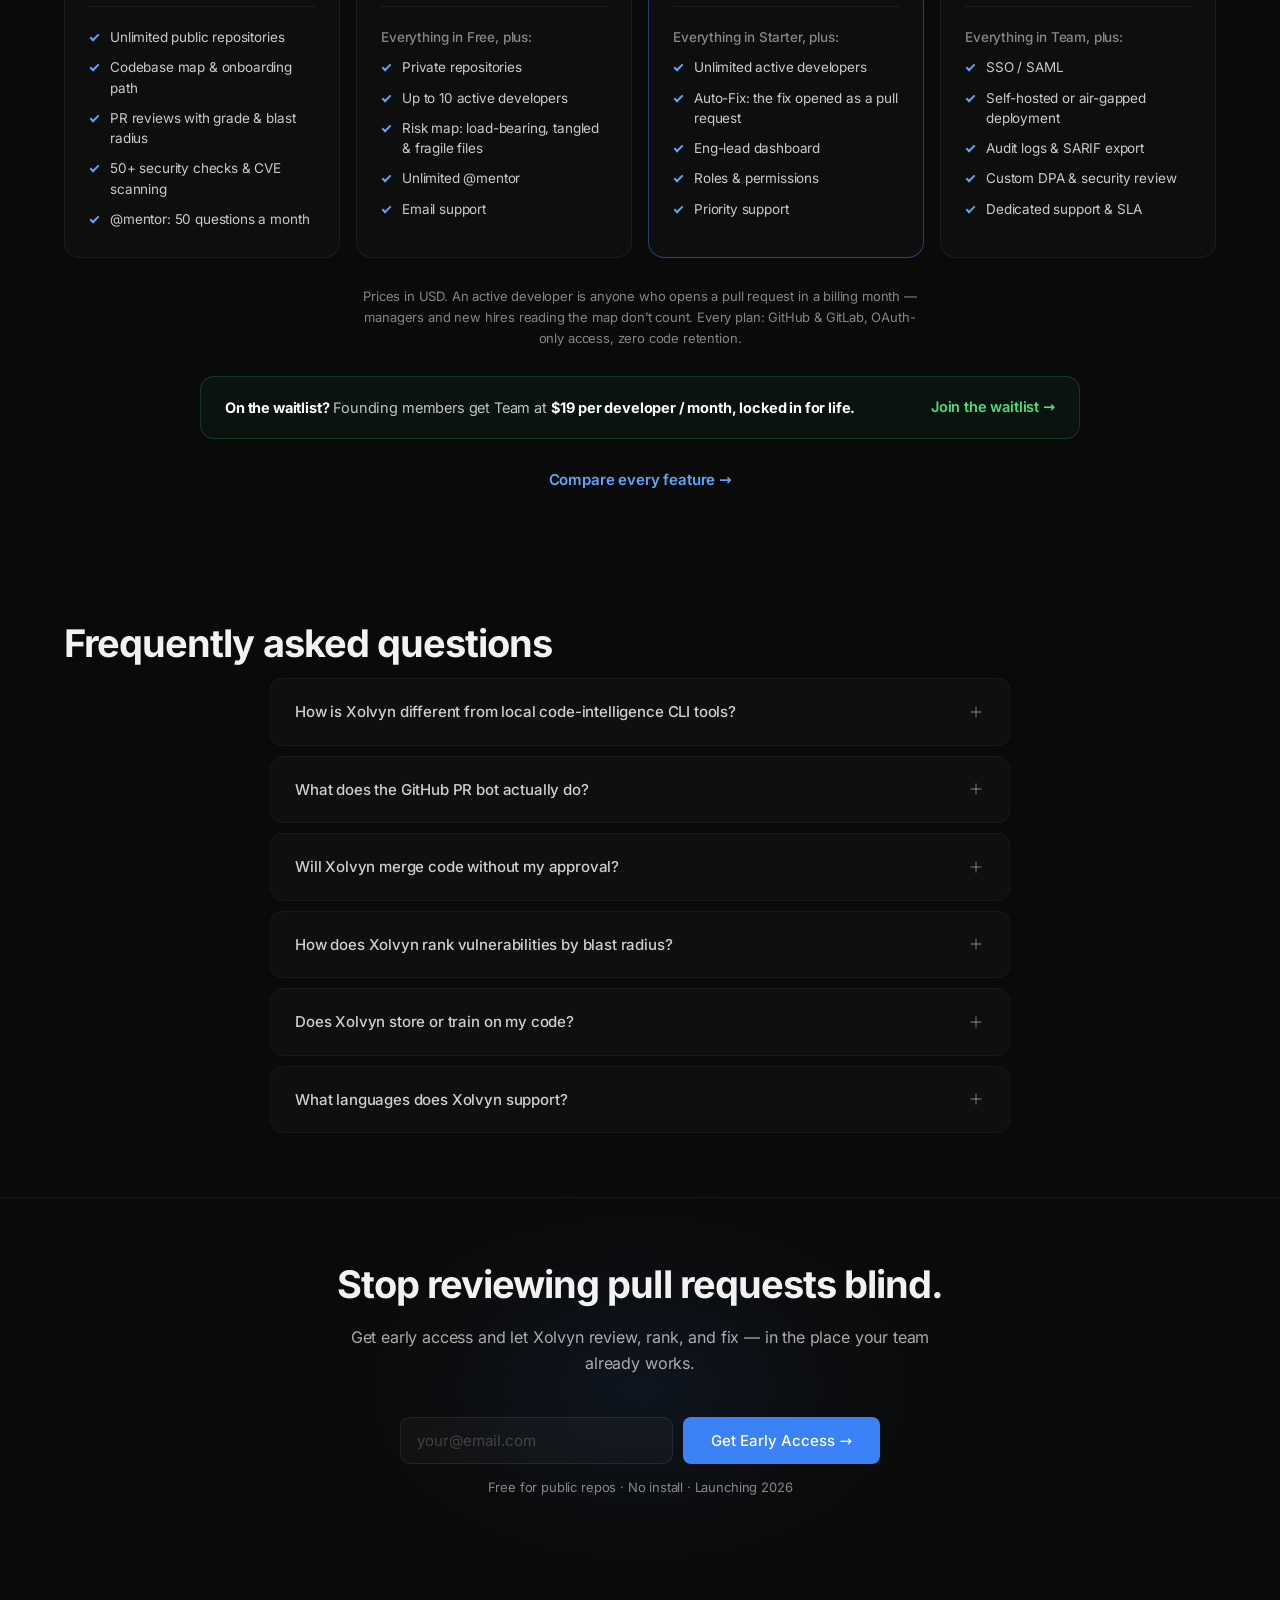
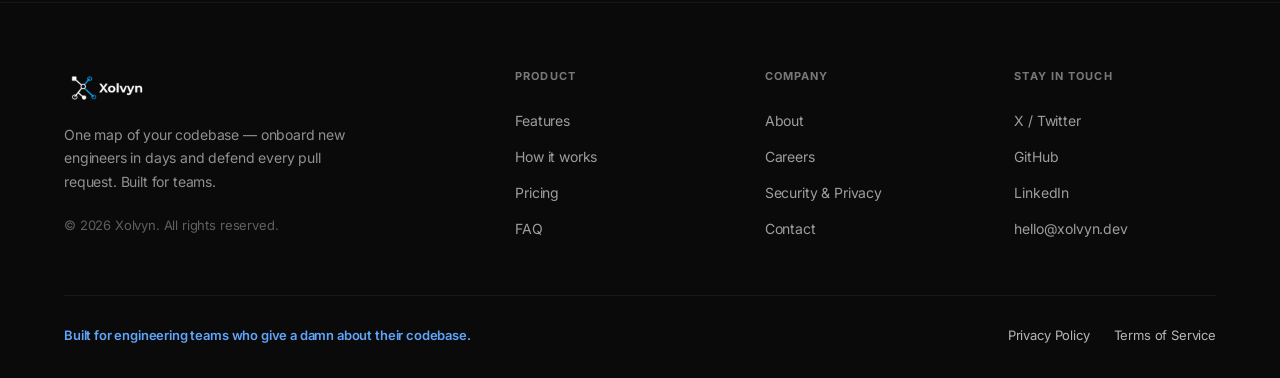
==== commit 17b9e0bf: "feat(pricing): four-plan pricing section and a dedicated /pricing page Replaces the "Founding access" ====
--- a/index.html
+++ b/index.html
@@ -396,14 +396,99 @@
 </section>
 
 <!-- ===== PRICING ===== -->
+<!-- PLACEHOLDER URLS: the app on xolvyn.dev isn't live yet. Every
+     "https://xolvyn.dev/signup?plan=…" link here and on /pricing is a
+     placeholder — confirm the real signup URLs before launch. Plan cards are
+     duplicated in pricing.html; keep the two in sync. -->
 <section class="section section--lg" id="pricing" aria-labelledby="pricing-heading">
   <div class="container">
-    <div class="founding-panel fade-up">
+    <div class="pricing-head fade-up">
       <div class="section-label">// PRICING</div>
-      <h2 class="section-title" id="pricing-heading">Founding access</h2>
-      <p class="founding-copy">We&rsquo;re shaping prices with our founding users, so plans fit how engineering teams work. Join the waitlist to lock in founding terms before launch.</p>
-      <a href="#waitlist" class="btn btn-primary founding-cta">Get Early Access<span class="lp-hero-arrow" aria-hidden="true">&rarr;</span></a>
-    </div>
+      <h2 class="section-title" id="pricing-heading">Simple pricing that grows with your team.</h2>
+      <p class="section-sub">Start free on public repos. Pay per active developer when you bring private code &mdash; viewers are always free.</p>
+    </div>
+
+    <div class="billing-toggle-wrap fade-up">
+      <div class="billing-toggle" role="group" aria-label="Billing period">
+        <button type="button" data-billing="monthly" aria-pressed="false">Monthly</button>
+        <button type="button" data-billing="yearly" aria-pressed="true">Yearly <span class="billing-save">Save 20%</span></button>
+      </div>
+    </div>
+
+    <div class="plans fade-up">
+      <article class="plan" aria-labelledby="plan-free-name">
+        <h3 class="plan-name" id="plan-free-name">Free</h3>
+        <p class="plan-for">For open source and trying Xolvyn on public code.</p>
+        <p class="plan-price"><span class="plan-amount">$0</span><span class="plan-unit">forever</span></p>
+        <p class="plan-billing">No credit card required</p>
+        <a href="https://xolvyn.dev/signup?plan=free" class="btn plan-cta">Start free</a>
+        <ul class="plan-features">
+          <li>Unlimited public repositories</li>
+          <li>Codebase map &amp; onboarding path</li>
+          <li>PR reviews with grade &amp; blast radius</li>
+          <li>50+ security checks &amp; CVE scanning</li>
+          <li>@mentor: 50 questions a month</li>
+        </ul>
+      </article>
+
+      <article class="plan" aria-labelledby="plan-starter-name">
+        <h3 class="plan-name" id="plan-starter-name">Starter</h3>
+        <p class="plan-for">For small teams bringing their private repos.</p>
+        <p class="plan-price"><span class="plan-amount" data-monthly="$19" data-yearly="$15">$15</span><span class="plan-unit">per active dev / month</span></p>
+        <p class="plan-billing" data-monthly="Billed monthly" data-yearly="$180 per dev, billed yearly">$180 per dev, billed yearly</p>
+        <a href="https://xolvyn.dev/signup?plan=starter" class="btn plan-cta">Start 14-day trial</a>
+        <ul class="plan-features">
+          <li class="plan-inherit">Everything in Free, plus:</li>
+          <li>Private repositories</li>
+          <li>Up to 10 active developers</li>
+          <li>Risk map: load-bearing, tangled &amp; fragile files</li>
+          <li>Unlimited @mentor</li>
+          <li>Email support</li>
+        </ul>
+      </article>
+
+      <article class="plan plan--featured" aria-labelledby="plan-team-name">
+        <span class="plan-badge">Most popular</span>
+        <h3 class="plan-name" id="plan-team-name">Team</h3>
+        <p class="plan-for">For teams that want every pull request defended.</p>
+        <p class="plan-price"><span class="plan-amount" data-monthly="$36" data-yearly="$29">$29</span><span class="plan-unit">per active dev / month</span></p>
+        <p class="plan-billing" data-monthly="Billed monthly" data-yearly="$348 per dev, billed yearly">$348 per dev, billed yearly</p>
+        <a href="https://xolvyn.dev/signup?plan=team" class="btn btn-primary plan-cta">Start 14-day trial</a>
+        <ul class="plan-features">
+          <li class="plan-inherit">Everything in Starter, plus:</li>
+          <li>Unlimited active developers</li>
+          <li>Auto-Fix: the fix opened as a pull request</li>
+          <li>Eng-lead dashboard</li>
+          <li>Roles &amp; permissions</li>
+          <li>Priority support</li>
+        </ul>
+      </article>
+
+      <article class="plan" aria-labelledby="plan-enterprise-name">
+        <h3 class="plan-name" id="plan-enterprise-name">Enterprise</h3>
+        <p class="plan-for">For organizations with security and compliance requirements.</p>
+        <p class="plan-price"><span class="plan-amount">Custom</span></p>
+        <p class="plan-billing">Annual contract &middot; volume pricing</p>
+        <a href="mailto:hello@xolvyn.dev?subject=Xolvyn%20Enterprise" class="btn plan-cta">Talk to sales</a>
+        <ul class="plan-features">
+          <li class="plan-inherit">Everything in Team, plus:</li>
+          <li>SSO / SAML</li>
+          <li>Self-hosted or air-gapped deployment</li>
+          <li>Audit logs &amp; SARIF export</li>
+          <li>Custom DPA &amp; security review</li>
+          <li>Dedicated support &amp; SLA</li>
+        </ul>
+      </article>
+    </div>
+
+    <p class="plans-fineprint">Prices in USD. An active developer is anyone who opens a pull request in a billing month &mdash; managers and new hires reading the map don&rsquo;t count. Every plan: GitHub &amp; GitLab, OAuth-only access, zero code retention.</p>
+
+    <div class="founding-strip fade-up">
+      <p><strong>On the waitlist?</strong> Founding members get Team at <strong>$19 per developer / month, locked in for life.</strong></p>
+      <a href="#waitlist" class="founding-strip-link">Join the waitlist &rarr;</a>
+    </div>
+
+    <a href="/pricing" class="plans-compare-link">Compare every feature &rarr;</a>
   </div>
 </section>
 
--- a/styles.css
+++ b/styles.css
@@ -6794,58 +6794,471 @@
 }
 
 /* =====================================================================
-   FOUNDING ACCESS panel (replaces the removed 4-tier pricing grid)
+   PRICING — four plans (Free / Starter / Team / Enterprise), shared by the
+   #pricing section on the homepage and the /pricing page
    ===================================================================== */
-.founding-panel {
+.pricing-head {
   max-width: 720px;
-  margin: 52px auto 0;
+  margin: 0 auto;
   text-align: center;
+}
+
+.pricing-head .section-sub {
+  margin: 0 auto 28px;
+}
+
+/* Monthly / yearly switch — only shown when JS can drive it; without JS the
+   yearly prices baked into the markup stay visible. */
+.billing-toggle-wrap {
+  display: flex;
+  justify-content: center;
+  margin-bottom: 40px;
+}
+
+.billing-toggle {
+  display: none;
+  gap: 4px;
+  padding: 4px;
+  border: 1px solid rgba(255, 255, 255, 0.08);
+  border-radius: 999px;
   background: rgba(255, 255, 255, 0.02);
+}
+
+.js .billing-toggle {
+  display: inline-flex;
+}
+
+.billing-toggle button {
+  display: inline-flex;
+  align-items: center;
+  gap: 8px;
+  min-height: 40px;
+  padding: 8px 18px;
+  border-radius: 999px;
+  background: transparent;
+  color: rgba(255, 255, 255, 0.6);
+  font-size: 14px;
+  font-weight: 500;
+  transition: background 0.2s ease, color 0.2s ease, box-shadow 0.2s ease;
+}
+
+.billing-toggle button:hover {
+  color: #fff;
+}
+
+.billing-toggle button[aria-pressed="true"] {
+  background: rgba(59, 130, 246, 0.16);
+  box-shadow: inset 0 0 0 1px rgba(59, 130, 246, 0.45);
+  color: #fff;
+}
+
+.billing-save {
+  padding: 2px 8px;
+  border-radius: 999px;
+  background: rgba(34, 197, 94, 0.12);
+  color: #4ADE80;
+  font-family: 'JetBrains Mono', monospace;
+  font-size: 11px;
+  font-weight: 600;
+}
+
+.plans {
+  display: grid;
+  grid-template-columns: repeat(4, minmax(0, 1fr));
+  gap: 16px;
+}
+
+.plan {
+  position: relative;
+  display: flex;
+  flex-direction: column;
+  padding: 28px 24px;
   border: 1px solid rgba(255, 255, 255, 0.06);
-  border-radius: 18px;
-  padding: 48px 44px;
-}
-
-.founding-copy {
-  max-width: 56ch;
-  margin: 8px auto 30px;
-  font-size: 17px;
-  line-height: 1.7;
-  color: rgba(255, 255, 255, 0.66);
-}
-
-.founding-cta {
+  border-radius: 16px;
+  background: rgba(255, 255, 255, 0.02);
+  transition: border-color 0.3s ease, background 0.3s ease;
+}
+
+.plan:hover {
+  border-color: rgba(255, 255, 255, 0.12);
+  background: rgba(255, 255, 255, 0.03);
+}
+
+.plan--featured {
+  border-color: rgba(59, 130, 246, 0.45);
+  background: linear-gradient(180deg, rgba(59, 130, 246, 0.08) 0%, rgba(255, 255, 255, 0.02) 55%);
+}
+
+.plan--featured:hover {
+  border-color: rgba(59, 130, 246, 0.65);
+  background: linear-gradient(180deg, rgba(59, 130, 246, 0.1) 0%, rgba(255, 255, 255, 0.03) 55%);
+}
+
+.plan-badge {
+  position: absolute;
+  top: -11px;
+  left: 50%;
+  transform: translateX(-50%);
+  padding: 3px 12px;
+  border-radius: 999px;
   background: #2563EB;
   color: #fff;
-  font-size: 16px;
+  font-size: 11px;
   font-weight: 600;
-  padding: 14px 30px;
+  letter-spacing: 0.04em;
+  white-space: nowrap;
+}
+
+.plan-name {
+  margin: 0 0 6px;
+  font-size: 18px;
+  font-weight: 700;
+  color: #fff;
+}
+
+/* min-height keeps prices and buttons aligned across the four cards */
+.plan-for {
+  min-height: 42px;
+  margin: 0;
+  font-size: 13.5px;
+  line-height: 1.55;
+  color: rgba(255, 255, 255, 0.6);
+  text-wrap: pretty;
+}
+
+.plan-price {
+  display: flex;
+  align-items: baseline;
+  flex-wrap: wrap;
+  gap: 4px 8px;
+  margin: 22px 0 4px;
+}
+
+.plan-amount {
+  font-size: 40px;
+  font-weight: 700;
+  line-height: 1;
+  letter-spacing: -0.03em;
+  color: #fff;
+  font-variant-numeric: tabular-nums;
+}
+
+.plan-unit {
+  font-size: 13px;
+  line-height: 1.3;
+  color: rgba(255, 255, 255, 0.55);
+}
+
+.plan-billing {
+  min-height: 20px;
+  margin: 0 0 20px;
+  font-size: 12.5px;
+  color: rgba(255, 255, 255, 0.45);
+}
+
+.plan-cta {
+  justify-content: center;
+  width: 100%;
+  min-height: 44px;
+  margin-bottom: 22px;
+  padding: 10px 16px;
+  border: 1px solid rgba(255, 255, 255, 0.14);
   border-radius: 10px;
-  min-height: 50px;
-}
-
-.founding-cta:hover {
+  background: rgba(255, 255, 255, 0.03);
+  color: rgba(255, 255, 255, 0.9);
+  font-weight: 600;
+}
+
+.plan-cta:hover {
+  border-color: rgba(255, 255, 255, 0.3);
+  background: rgba(255, 255, 255, 0.06);
+  color: #fff;
+}
+
+/* #2563EB keeps white text at AA contrast (same as the hero CTA) */
+.plan-cta.btn-primary {
+  border-color: #2563EB;
+  background: #2563EB;
+  color: #fff;
+}
+
+.plan-cta.btn-primary:hover {
+  border-color: #1D4ED8;
   background: #1D4ED8;
-}
-
-.founding-cta:focus-visible {
-  outline: 2px solid #93C5FD;
-  outline-offset: 3px;
+  box-shadow: 0 8px 24px rgba(37, 99, 235, 0.3);
+}
+
+.plan-features {
+  display: flex;
+  flex-direction: column;
+  gap: 10px;
+  padding-top: 20px;
+  border-top: 1px solid rgba(255, 255, 255, 0.06);
+}
+
+.plan-features li {
+  display: flex;
+  align-items: flex-start;
+  gap: 10px;
+  font-size: 13.5px;
+  line-height: 1.5;
+  color: rgba(255, 255, 255, 0.78);
+}
+
+/* CSS checkmark — no icon markup per row */
+.plan-features li::before {
+  content: '';
+  flex-shrink: 0;
+  width: 5px;
+  height: 9px;
+  margin: 5px 3px 0 3px;
+  border: solid #60A5FA;
+  border-width: 0 2px 2px 0;
+  transform: rotate(45deg);
+}
+
+.plan-features li.plan-inherit {
+  font-weight: 500;
+  color: rgba(255, 255, 255, 0.5);
+}
+
+.plan-features li.plan-inherit::before {
+  display: none;
+}
+
+.plans-fineprint {
+  max-width: 72ch;
+  margin: 28px auto 0;
+  text-align: center;
+  font-size: 13px;
+  line-height: 1.6;
+  color: rgba(255, 255, 255, 0.5);
+  text-wrap: pretty;
+}
+
+.founding-strip {
+  display: flex;
+  align-items: center;
+  justify-content: space-between;
+  gap: 16px 24px;
+  max-width: 880px;
+  margin: 28px auto 0;
+  padding: 18px 24px;
+  border: 1px solid rgba(34, 197, 94, 0.22);
+  border-radius: 14px;
+  background: rgba(34, 197, 94, 0.05);
+}
+
+.founding-strip p {
+  margin: 0;
+  font-size: 14.5px;
+  line-height: 1.55;
+  color: rgba(255, 255, 255, 0.75);
+}
+
+.founding-strip strong {
+  color: #fff;
+}
+
+.founding-strip-link {
+  flex-shrink: 0;
+  font-size: 14.5px;
+  font-weight: 600;
+  color: #4ADE80;
+}
+
+.founding-strip-link:hover {
+  color: #86EFAC;
+}
+
+.plans-compare-link {
+  display: table;
+  margin: 28px auto 0;
+  font-size: 15px;
+  font-weight: 600;
+  color: #60A5FA;
+}
+
+.plans-compare-link:hover {
+  color: #93C5FD;
+}
+
+@media (max-width: 1100px) {
+  .plans {
+    grid-template-columns: repeat(2, minmax(0, 1fr));
+    gap: 24px 16px;
+  }
+}
+
+@media (max-width: 640px) {
+  .plans {
+    grid-template-columns: 1fr;
+  }
+  .plan-for,
+  .plan-billing {
+    min-height: 0;
+  }
+  .founding-strip {
+    flex-direction: column;
+    align-items: flex-start;
+  }
+}
+
+/* ===== /pricing page ===== */
+.pricing-hero .blog-header-inner {
+  margin: 0 auto;
+  text-align: center;
+}
+
+.pricing-hero .blog-intro {
+  margin: 0 auto;
+}
+
+.pricing-hero {
+  padding-bottom: 32px;
+}
+
+.pricing-plans-section {
+  padding: 8px 0 64px;
+}
+
+/* Feature comparison table — scrolls sideways inside its own box on small
+   screens so the page itself never scrolls horizontally */
+.compare-wrap {
+  max-width: 1040px;
+  margin: 0 auto;
+  overflow-x: auto;
+  border: 1px solid rgba(255, 255, 255, 0.06);
+  border-radius: 16px;
+  background: rgba(255, 255, 255, 0.015);
+  -webkit-overflow-scrolling: touch;
+}
+
+.compare {
+  width: 100%;
+  min-width: 680px;
+  border-collapse: collapse;
+  font-size: 14px;
+}
+
+.compare th,
+.compare td {
+  padding: 13px 16px;
+  border-bottom: 1px solid rgba(255, 255, 255, 0.05);
+  text-align: center;
+  vertical-align: middle;
+}
+
+.compare thead th {
+  padding-top: 20px;
+  padding-bottom: 16px;
+  background: #0F0F0F;
+  font-size: 15px;
+  font-weight: 700;
+  color: #fff;
+}
+
+.compare thead th.is-featured {
+  color: #60A5FA;
+}
+
+.compare thead th:first-child {
+  position: sticky;
+  left: 0;
+  z-index: 2;
+}
+
+.compare tbody th[scope="row"] {
+  position: sticky;
+  left: 0;
+  z-index: 1;
+  width: 34%;
+  background: #0D0D0D;
+  text-align: left;
+  font-weight: 500;
+  color: rgba(255, 255, 255, 0.8);
+}
+
+.compare td {
+  color: rgba(255, 255, 255, 0.72);
+}
+
+.compare td.is-featured {
+  background: rgba(59, 130, 246, 0.04);
+}
+
+.compare .compare-group th {
+  padding-top: 24px;
+  background: transparent;
+  text-align: left;
+  font-family: 'JetBrains Mono', monospace;
+  font-size: 12px;
+  font-weight: 500;
+  letter-spacing: 0.05em;
+  text-transform: uppercase;
+  color: rgba(255, 255, 255, 0.5);
+}
+
+/* keep the group label in view while the table scrolls sideways */
+.compare .compare-group th span {
+  position: sticky;
+  left: 16px;
+  display: inline-block;
+}
+
+.compare tbody tr:last-child th,
+.compare tbody tr:last-child td {
+  border-bottom: 0;
+}
+
+.compare .yes,
+.compare .no {
+  display: inline-block;
+  vertical-align: middle;
+}
+
+.compare .yes::before {
+  content: '';
+  display: block;
+  width: 6px;
+  height: 11px;
+  margin-top: -3px;
+  border: solid #60A5FA;
+  border-width: 0 2px 2px 0;
+  transform: rotate(45deg);
+}
+
+.compare .no::before {
+  content: '';
+  display: block;
+  width: 10px;
+  height: 2px;
+  border-radius: 1px;
+  background: rgba(255, 255, 255, 0.2);
+}
+
+.pricing-cta-row {
+  display: flex;
+  justify-content: center;
+  flex-wrap: wrap;
+  gap: 12px 16px;
 }
 
 @media (max-width: 768px) {
-  .founding-panel {
-    margin-top: 8px;
-  }
-}
-
-@media (max-width: 480px) {
-  .founding-panel {
-    padding: 32px 22px;
-  }
-  .founding-cta {
-    width: 100%;
-    justify-content: center;
+  .compare th,
+  .compare td {
+    padding: 12px;
+  }
+}
+
+/* narrower label column on phones so two plan columns fit beside it */
+@media (max-width: 640px) {
+  .compare {
+    min-width: 600px;
+    font-size: 13px;
+  }
+  .compare tbody th[scope="row"] {
+    width: 150px;
   }
 }
 
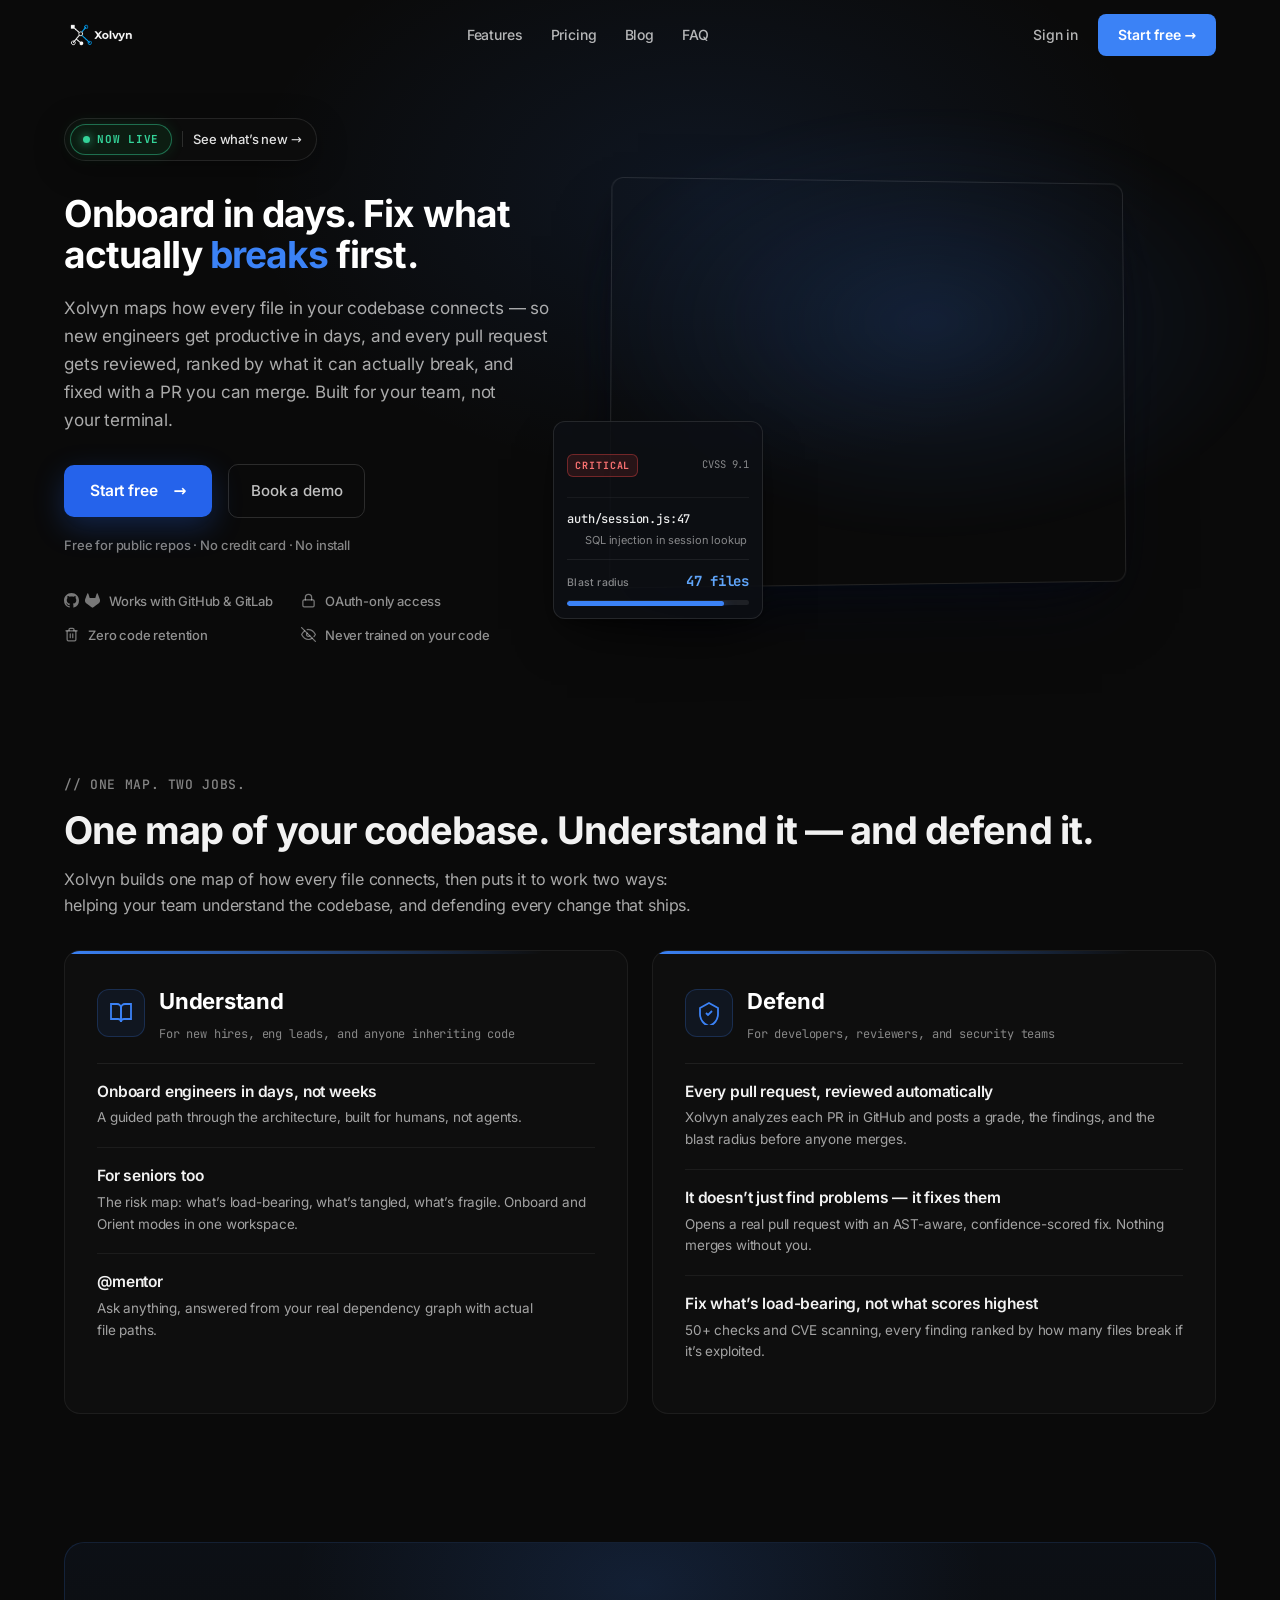
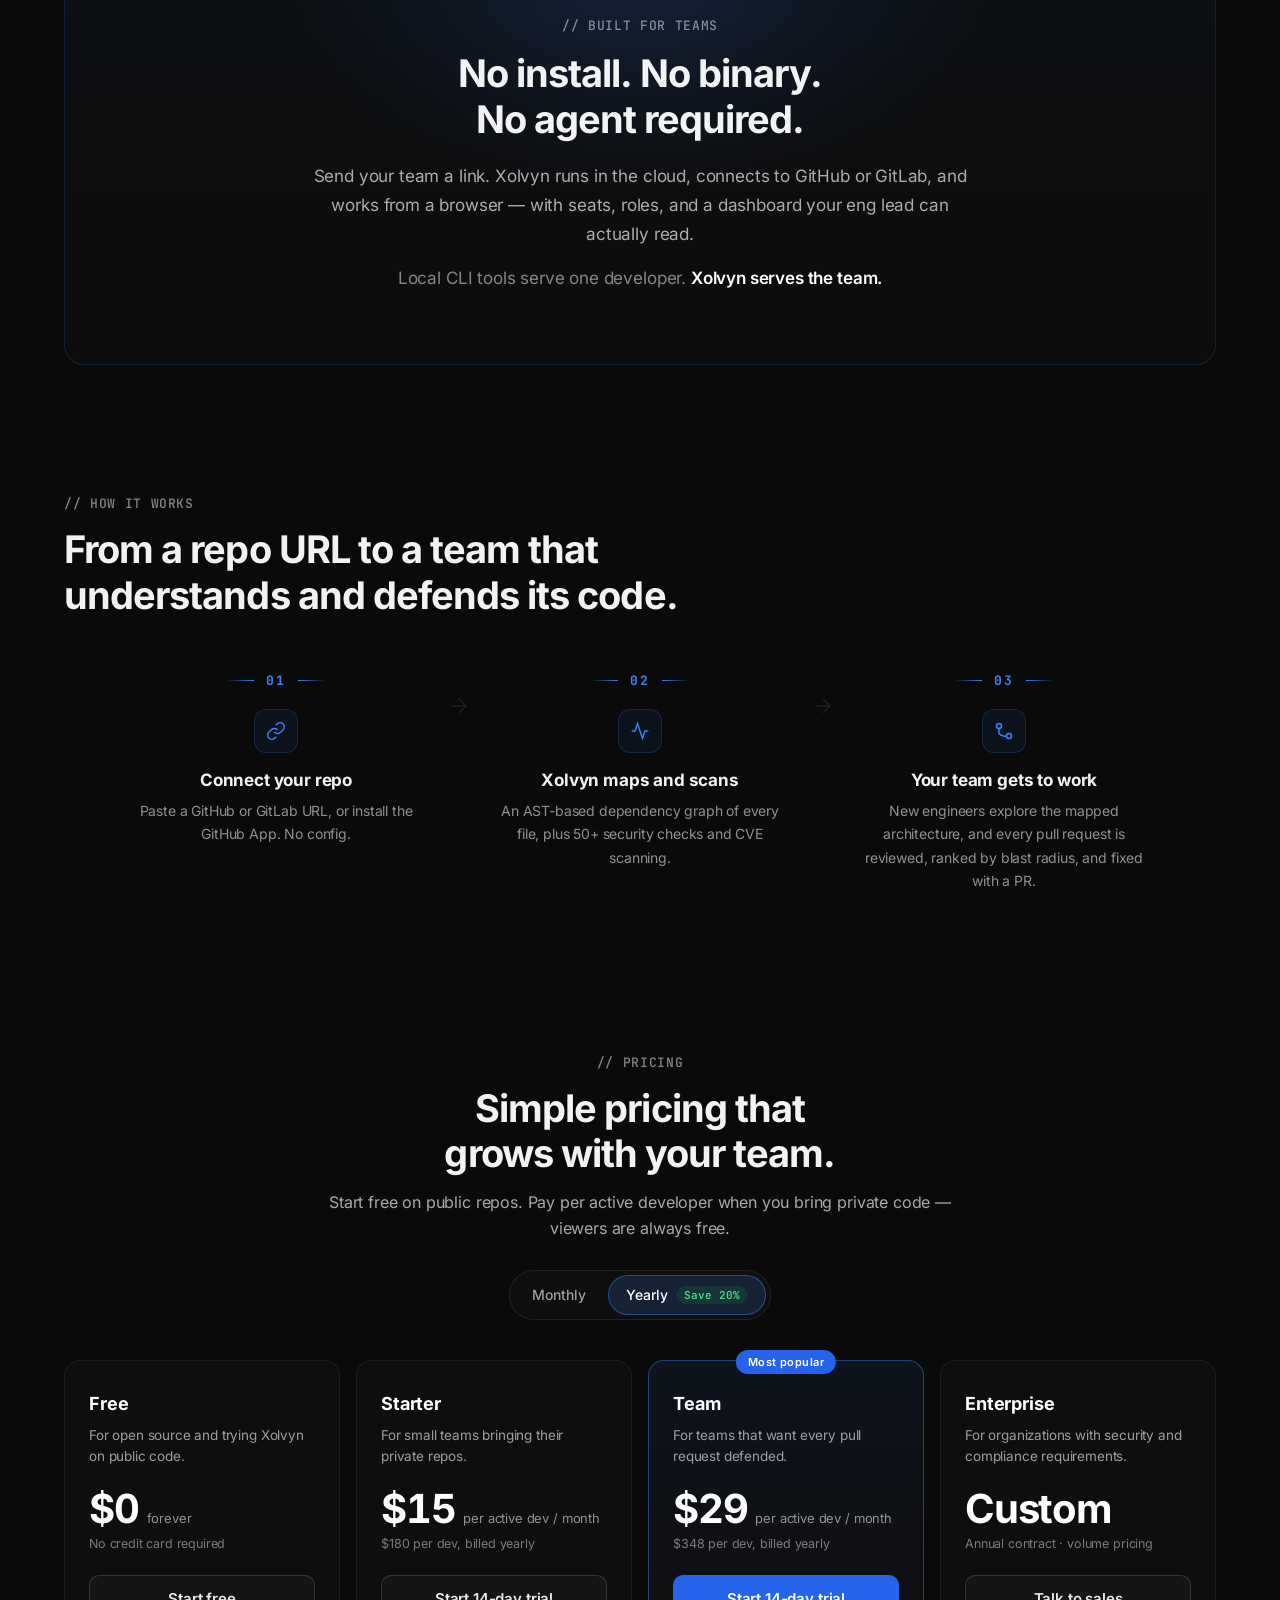
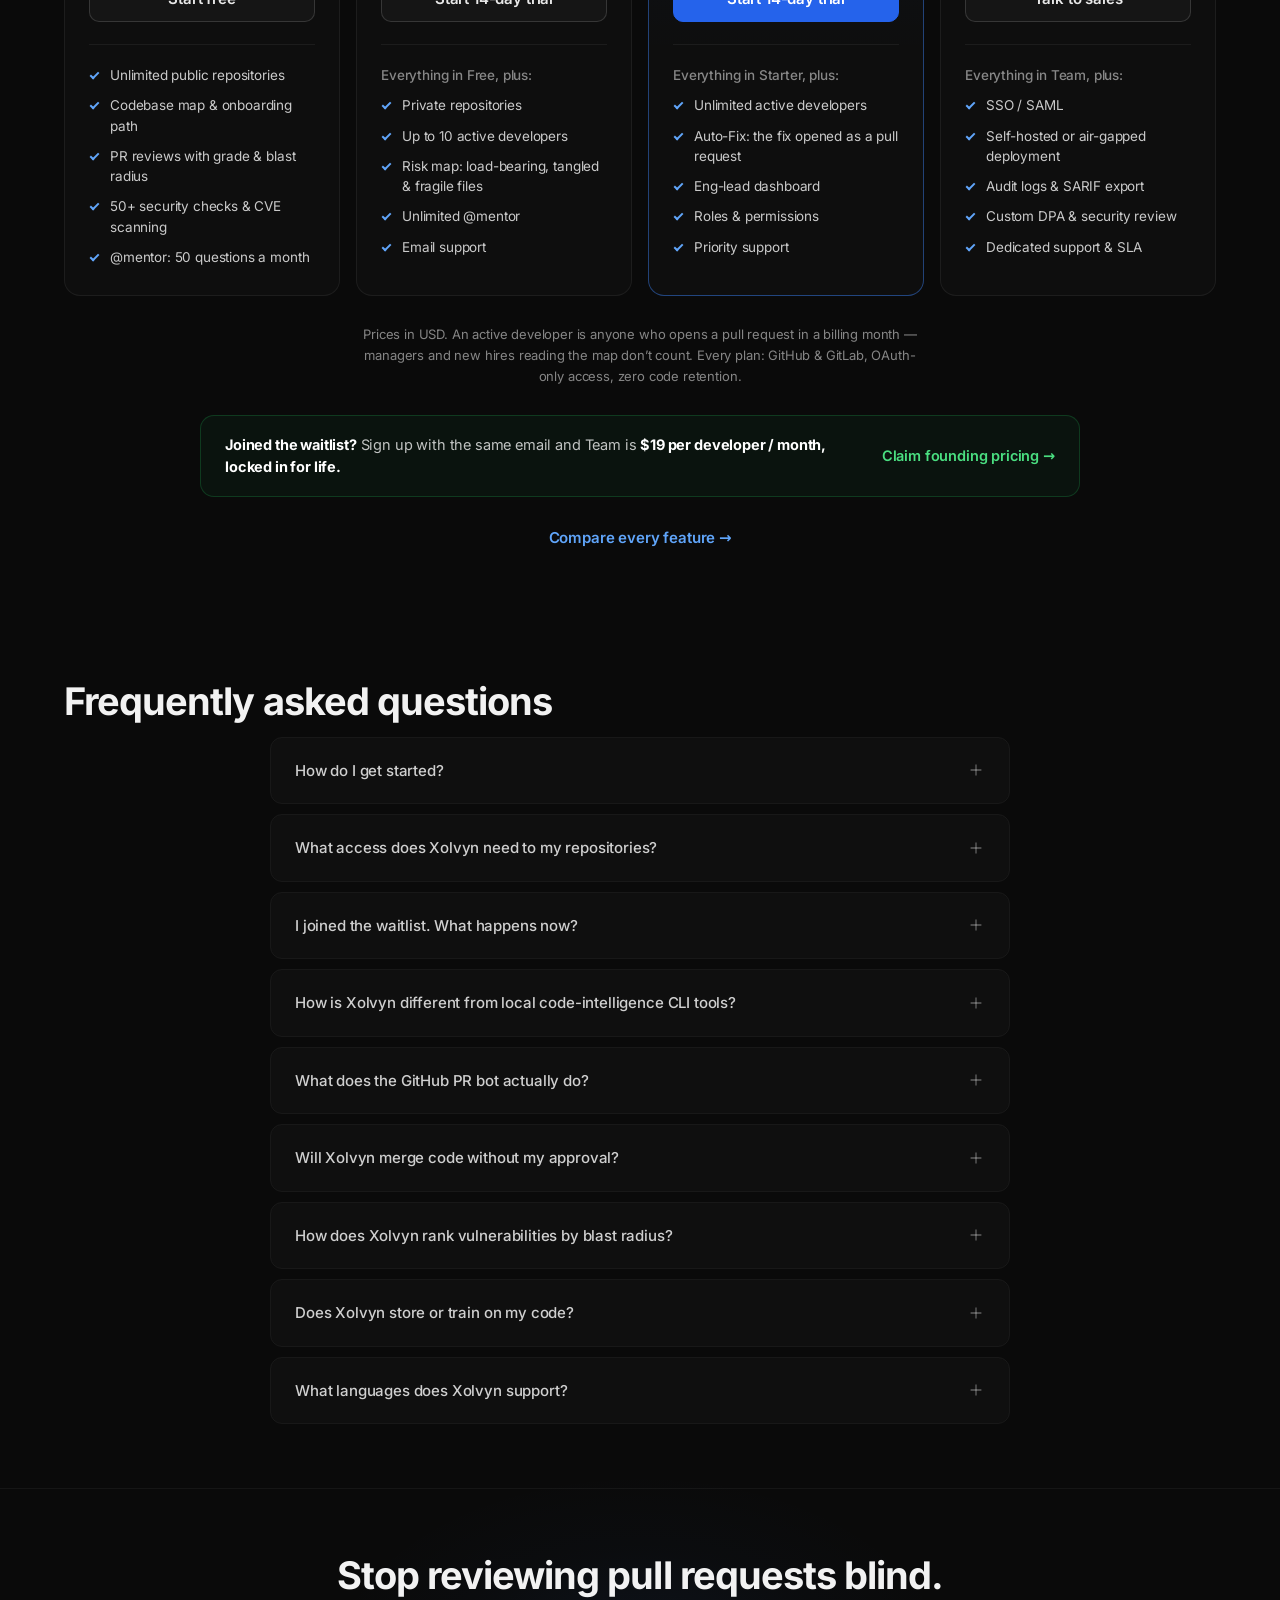
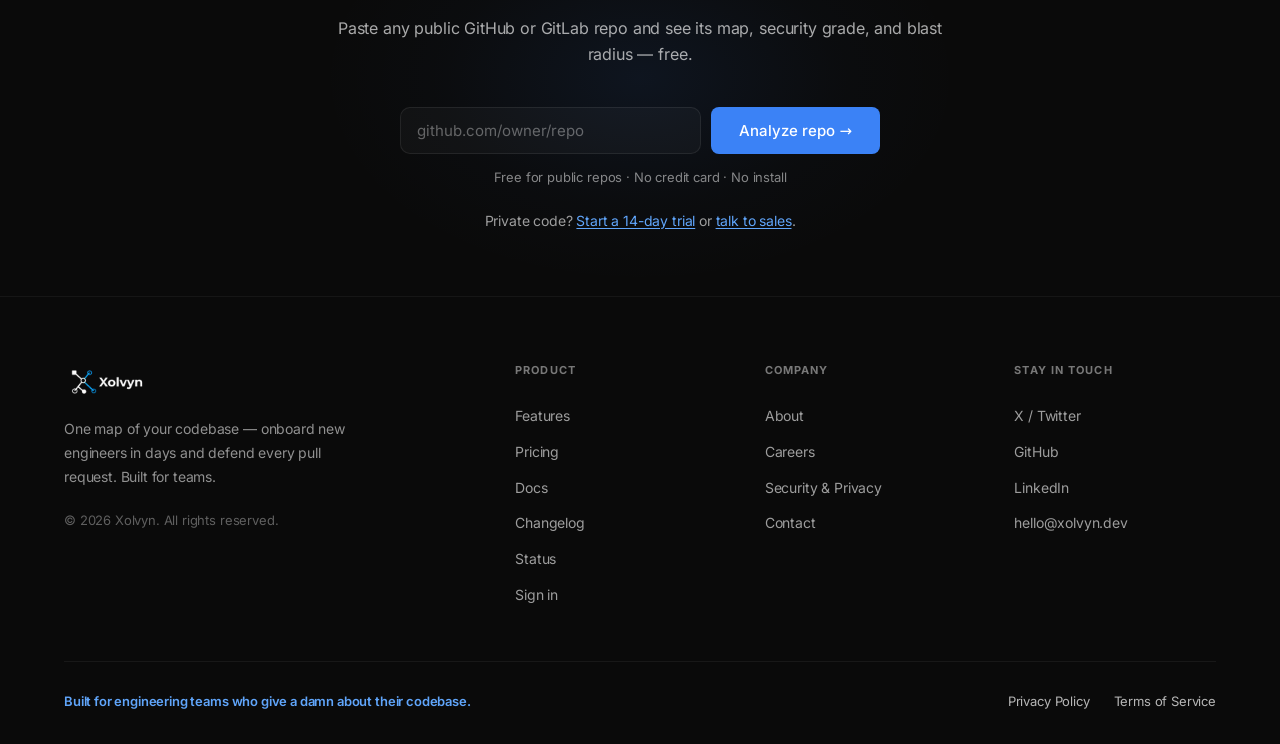
==== commit eec1715f: "feat(launch): switch the site from waitlist to live product on xolvyn.dev Moves every page from "joi" ====
--- a/index.html
+++ b/index.html
@@ -1,700 +1,713 @@
-<!DOCTYPE html>
-<html lang="en">
-<head>
-<meta charset="UTF-8">
-<meta name="viewport" content="width=device-width,initial-scale=1.0,viewport-fit=cover">
-<meta name="theme-color" content="#0A0A0A">
-<meta name="apple-mobile-web-app-capable" content="yes">
-<meta name="apple-mobile-web-app-status-bar-style" content="black-translucent">
-<meta name="format-detection" content="telephone=no">
-<meta name="robots" content="index,follow,max-image-preview:large">
-<meta name="googlebot" content="index,follow">
-
-<title>Xolvyn — Onboard in days. Fix what actually breaks first.</title>
-<meta name="description" content="Xolvyn maps your codebase so engineers onboard in days, reviews every pull request, ranks findings by blast radius, and opens the fix as a PR. Built for teams.">
-<meta name="author" content="Xolvyn">
-<link rel="canonical" href="https://getxolvyn.com/">
-
-<!-- Open Graph / Facebook -->
-<meta property="og:type" content="website">
-<meta property="og:url" content="https://getxolvyn.com/">
-<meta property="og:title" content="Xolvyn — Onboard in days. Fix what actually breaks first.">
-<meta property="og:description" content="Xolvyn maps your codebase so new engineers onboard in days — and reviews every pull request, ranking findings by blast radius and opening the fix as a PR. Built for teams.">
-<meta property="og:image" content="https://getxolvyn.com/og-image.png">
-<meta property="og:image:width" content="1200">
-<meta property="og:image:height" content="630">
-<meta property="og:image:type" content="image/png">
-<meta property="og:image:alt" content="Xolvyn — onboard engineers in days and defend every pull request">
-<meta property="og:locale" content="en_US">
-<meta property="og:site_name" content="Xolvyn">
-
-<!-- Twitter / X -->
-<meta name="twitter:card" content="summary_large_image">
-<meta name="twitter:site" content="@xolvyn">
-<meta name="twitter:title" content="Xolvyn — Onboard in days. Fix what actually breaks first.">
-<meta name="twitter:description" content="Xolvyn maps your codebase so new engineers onboard in days — and reviews every pull request, ranking findings by blast radius and opening the fix as a PR. Built for teams.">
-<meta name="twitter:image" content="https://getxolvyn.com/og-image.png">
-<meta name="twitter:image:alt" content="Xolvyn — onboard engineers in days and defend every pull request">
-
-<!-- Favicons -->
-<link rel="icon" href="/favicon.ico?v=2" sizes="any">
-<link rel="icon" type="image/webp" href="Xolvyn_Mark.webp?v=2">
-<link rel="apple-touch-icon" href="Xolvyn_Mark.png?v=2">
-
-<!-- Structured data — JSON-LD for Google rich results -->
-<script type="application/ld+json">
-{
-  "@context": "https://schema.org",
-  "@graph": [
-    {
-      "@type": "Organization",
-      "@id": "https://getxolvyn.com/#organization",
-      "name": "Xolvyn",
-      "url": "https://getxolvyn.com/",
-      "logo": {
-        "@type": "ImageObject",
-        "url": "https://getxolvyn.com/Xolvyn_Full_Lockup.png",
-        "width": 1200,
-        "height": 400
-      },
-      "description": "Xolvyn is codebase intelligence built for engineering teams. From one map of your codebase it helps new engineers onboard in days, and reviews every pull request — ranking findings by blast radius and opening the fix as a pull request you merge. Built for your team, not your terminal.",
-      "email": "hello@xolvyn.dev",
-      "sameAs": [
-        "https://x.com/xolvyn",
-        "https://github.com/xolvyn",
-        "https://www.linkedin.com/company/xolvyn"
-      ]
-    },
-    {
-      "@type": "WebSite",
-      "@id": "https://getxolvyn.com/#website",
-      "url": "https://getxolvyn.com/",
-      "name": "Xolvyn",
-      "publisher": { "@id": "https://getxolvyn.com/#organization" }
-    },
-    {
-      "@type": "SoftwareApplication",
-      "@id": "https://getxolvyn.com/#software",
-      "name": "Xolvyn",
-      "applicationCategory": "DeveloperApplication",
-      "applicationSubCategory": "Security",
-      "operatingSystem": "Web",
-      "featureList": [
-        "AST-based dependency graph mapping",
-        "Guided onboarding workspace for new engineers",
-        "@mentor codebase-grounded AI assistant",
-        "Automated pull request review in GitHub",
-        "Blast-radius vulnerability ranking",
-        "Auto-fix pull requests for human review",
-        "50+ vulnerability classes and CVE scanning",
-        "Team dashboard with seats and roles",
-        "GitHub and GitLab integration"
-      ],
-      "description": "Xolvyn is codebase intelligence built for engineering teams, powered by one AST-based map of your codebase. Understand: new engineers get a guided path through the architecture and @mentor answers grounded in your real dependency graph. Defend: every pull request is reviewed in GitHub, findings ranked by blast radius (how many files depend on the affected code), and the fix opened as a pull request for human review. Hosted, in the browser — no install or agent required.",
-      "url": "https://getxolvyn.com/",
-      "publisher": { "@id": "https://getxolvyn.com/#organization" }
-    },
-    {
-      "@type": "FAQPage",
-      "@id": "https://getxolvyn.com/#faq",
-      "mainEntity": [
-        {
-          "@type": "Question",
-          "name": "How is Xolvyn different from local code-intelligence CLI tools?",
-          "acceptedAnswer": {
-            "@type": "Answer",
-            "text": "Those tools make one developer’s AI agent smarter on their own machine. Xolvyn is built for the team: a workspace humans read, reviews posted right in your pull requests, seats, and a dashboard your eng lead can actually read. No install, no binary, no agent required."
-          }
-        },
-        {
-          "@type": "Question",
-          "name": "What does the GitHub PR bot actually do?",
-          "acceptedAnswer": {
-            "@type": "Answer",
-            "text": "On every pull request, Xolvyn analyzes the diff against your full dependency graph and posts a comment with a grade, the security findings, and the blast radius — what depends on what you changed, and what breaks if it ships."
-          }
-        },
-        {
-          "@type": "Question",
-          "name": "Will Xolvyn merge code without my approval?",
-          "acceptedAnswer": {
-            "@type": "Answer",
-            "text": "Never. Auto-fix opens a pull request for you to review — nothing merges without a human approving it."
-          }
-        },
-        {
-          "@type": "Question",
-          "name": "How does Xolvyn rank vulnerabilities by blast radius?",
-          "acceptedAnswer": {
-            "@type": "Answer",
-            "text": "Xolvyn builds an AST-based dependency graph, then scores each finding by how many files depend on the affected file. A medium-severity issue on a file 47 others rely on can outrank a critical issue on an isolated file — so you fix what can actually break your system first."
-          }
-        },
-        {
-          "@type": "Question",
-          "name": "Does Xolvyn store or train on my code?",
-          "acceptedAnswer": {
-            "@type": "Answer",
-            "text": "No. Xolvyn shallow-clones your repository, analyzes it in memory, and deletes it immediately. Access is OAuth-only, and your code is never used to train any model."
-          }
-        },
-        {
-          "@type": "Question",
-          "name": "What languages does Xolvyn support?",
-          "acceptedAnswer": {
-            "@type": "Answer",
-            "text": "AST-based dependency mapping covers TypeScript, JavaScript, Python, Go, and Java. Security scanning runs across your whole repository, including config and infrastructure files."
-          }
-        }
-      ]
-    }
-  ]
-}
-</script>
-<!-- Self-hosted fonts (same-origin), preloaded -->
-<link rel="preload" href="/fonts/inter-variable.woff2" as="font" type="font/woff2" crossorigin>
-<link rel="preload" href="/fonts/jetbrains-mono-variable.woff2" as="font" type="font/woff2" crossorigin>
-<link rel="stylesheet" href="/styles.css">
-<script>document.documentElement.classList.add('js')</script>
-</head>
-<body>
-<a class="skip-link" href="#main-content">Skip to content</a>
-
-<!-- NAV -->
-<nav class="navbar" id="navbar">
-  <div class="container nav-inner">
-    <a href="/" onclick="if(location.pathname==='/'){event.preventDefault();window.scrollTo({top:0,behavior:'smooth'})}" class="nav-logo" aria-label="Xolvyn — home">
-      <img src="/Xolvyn_Full_Lockup.webp" srcset="/Xolvyn_Full_Lockup.webp 1x, /Xolvyn_Full_Lockup@2x.webp 2x" alt="Xolvyn — codebase intelligence for engineering teams" class="nav-logo-img" width="1200" height="400">
-    </a>
-    <div class="nav-links">
-      <a href="#features">Features</a>
-      <a href="#pricing">Pricing</a>
-      <a href="/blog">Blog</a>
-      <a href="#faq">FAQ</a>
-    </div>
-    <div class="nav-cta">
-      <a href="#waitlist" class="btn btn-ghost btn-nav">Get Early Access &rarr;</a>
-    </div>
-    <button class="hamburger" aria-label="Menu" id="hamburger-btn">
-      <span></span><span></span><span></span>
-    </button>
-  </div>
-</nav>
-
-<div class="mobile-menu" id="mobile-menu">
-  <a href="#features">Features</a>
-  <a href="#pricing">Pricing</a>
-  <a href="/blog">Blog</a>
-  <a href="#faq">FAQ</a>
-  <a href="#waitlist" class="mobile-cta">Get Early Access &rarr;</a>
-</div>
-
-<main id="main-content" tabindex="-1">
-
-<!-- HERO - split layout: copy left, framed product shot right (single visible H1) -->
-<section class="lp-hero" aria-labelledby="hero-title">
-  <div class="lp-hero-glow" aria-hidden="true"></div>
-  <div class="container lp-hero-inner">
-
-    <div class="lp-hero-copy">
-
-      <div class="hero-pill">
-        <span class="hero-pill-beta">
-          <span class="hero-pill-dot"></span>
-          Now in private beta
-        </span>
-        <span class="hero-pill-sep" aria-hidden="true"></span>
-        <span class="hero-pill-launch">Launching 2026</span>
-      </div>
-
-      <h1 class="lp-hero-title" id="hero-title">Onboard in days. Fix what actually <span class="lp-hero-em">breaks</span> first.</h1>
-
-      <p class="lp-hero-sub">Xolvyn maps how every file in your codebase connects &mdash; so new engineers get productive in days, and every pull request gets reviewed, ranked by what it can actually break, and fixed with a PR you can merge. Built for your team, not your terminal.</p>
-
-      <div class="lp-hero-cta">
-        <a href="#waitlist" class="btn btn-primary lp-hero-cta-primary">Get Early Access<span class="lp-hero-arrow" aria-hidden="true">&rarr;</span></a>
-        <a href="#how-it-works" class="btn btn-ghost lp-hero-cta-ghost">See how it works</a>
-      </div>
-
-    </div>
-
-    <figure class="lp-hero-shot">
-      <div class="lp-hero-shot-glow" aria-hidden="true"></div>
-      <div class="lp-hero-frame">
-        <picture>
-          <source media="(max-width: 767px)" srcset="/assets/hero-product-mobile.webp" width="668" height="478">
-          <img class="lp-hero-shot-img" src="/assets/hero-product.webp" width="1026" height="806" loading="eager" fetchpriority="high" decoding="async" alt="Xolvyn onboarding view &mdash; a 'Where do I start?' panel listing the files to read first, with the demo-app repository and its A 96/100 security grade.">
-        </picture>
-      </div>
-      <div class="lp-hero-finding" aria-hidden="true">
-        <div class="finding-row">
-          <span class="finding-sev">Critical</span>
-          <span class="finding-cvss">CVSS 9.1</span>
-        </div>
-        <p class="finding-file">auth/session.js:47</p>
-        <p class="finding-desc">SQL injection in session lookup</p>
-        <div class="finding-blast">
-          <div class="finding-blast-top">
-            <span class="finding-blast-label">Blast radius</span>
-            <span class="finding-blast-count">47 files</span>
-          </div>
-          <div class="finding-blast-track"><span class="finding-blast-fill"></span></div>
-        </div>
-      </div>
-    </figure>
-
-    <ul class="lp-hero-trust" aria-label="Security, privacy, and compatibility">
-      <li>
-        <span class="lp-hero-trust-icon lp-hero-trust-logos">
-          <svg viewBox="0 0 16 16" fill="currentColor" aria-hidden="true"><path d="M8 0c4.42 0 8 3.58 8 8a8.013 8.013 0 0 1-5.45 7.59c-.4.08-.55-.17-.55-.38 0-.27.01-1.13.01-2.2 0-.75-.25-1.23-.54-1.48 1.78-.2 3.65-.88 3.65-3.95 0-.88-.31-1.59-.82-2.15.08-.2.36-1.02-.08-2.12 0 0-.67-.22-2.2.82-.64-.18-1.32-.27-2-.27-.68 0-1.36.09-2 .27-1.53-1.03-2.2-.82-2.2-.82-.44 1.1-.16 1.92-.08 2.12-.51.56-.82 1.28-.82 2.15 0 3.06 1.86 3.75 3.64 3.95-.23.2-.44.55-.51 1.07-.46.21-1.61.55-2.33-.66-.15-.24-.6-.83-1.23-.82-.67.01-.27.38.01.53.34.19.73.9.82 1.13.16.45.68 1.31 2.69.94 0 .67.01 1.3.01 1.49 0 .21-.15.45-.55.38A7.995 7.995 0 0 1 0 8c0-4.42 3.58-8 8-8Z"/></svg>
-          <svg viewBox="0 0 24 24" fill="currentColor" aria-hidden="true"><path d="m23.6 9.59-.03-.08-3.27-8.54a.85.85 0 0 0-.84-.55.88.88 0 0 0-.5.18.87.87 0 0 0-.29.45l-2.2 6.75H7.54l-2.2-6.75a.86.86 0 0 0-.29-.45.87.87 0 0 0-.5-.18.85.85 0 0 0-.83.55L.44 9.51l-.03.08a6.07 6.07 0 0 0 2.01 7.02l.01.01.03.02 4.98 3.73 2.46 1.86 1.5 1.13a1.01 1.01 0 0 0 1.22 0l1.5-1.13 2.46-1.86 5.01-3.75.01-.01a6.07 6.07 0 0 0 2-7.01Z"/></svg>
-        </span>
-        <span>Works with GitHub &amp; GitLab</span>
-      </li>
-      <li>
-        <span class="lp-hero-trust-icon"><svg viewBox="0 0 24 24" fill="none" stroke="currentColor" stroke-width="2" stroke-linecap="round" stroke-linejoin="round" aria-hidden="true"><rect x="3" y="11" width="18" height="11" rx="2"/><path d="M7 11V7a5 5 0 0 1 10 0v4"/></svg></span>
-        <span>OAuth-only access</span>
-      </li>
-      <li>
-        <span class="lp-hero-trust-icon"><svg viewBox="0 0 24 24" fill="none" stroke="currentColor" stroke-width="2" stroke-linecap="round" stroke-linejoin="round" aria-hidden="true"><polyline points="3 6 5 6 21 6"/><path d="M19 6v14a2 2 0 0 1-2 2H7a2 2 0 0 1-2-2V6m3 0V4a2 2 0 0 1 2-2h4a2 2 0 0 1 2 2v2"/><line x1="10" y1="11" x2="10" y2="17"/><line x1="14" y1="11" x2="14" y2="17"/></svg></span>
-        <span>Zero code retention</span>
-      </li>
-      <li>
-        <span class="lp-hero-trust-icon"><svg viewBox="0 0 24 24" fill="none" stroke="currentColor" stroke-width="2" stroke-linecap="round" stroke-linejoin="round" aria-hidden="true"><path d="M17.94 17.94A10.07 10.07 0 0 1 12 20c-7 0-11-8-11-8a18.45 18.45 0 0 1 5.06-5.94M9.9 4.24A9.12 9.12 0 0 1 12 4c7 0 11 8 11 8a18.5 18.5 0 0 1-2.16 3.19m-6.72-1.07a3 3 0 1 1-4.24-4.24"/><line x1="1" y1="1" x2="23" y2="23"/></svg></span>
-        <span>Never trained on your code</span>
-      </li>
-    </ul>
-
-  </div>
-</section>
-
-<!-- ===== SECTION 4 — WHAT XOLVYN DOES ===== -->
-<section class="section section--lg" id="features" aria-labelledby="cap-heading">
-  <div class="container">
-    <div class="section-label fade-up">// ONE MAP. TWO JOBS.</div>
-    <h2 class="section-title fade-up" id="cap-heading">One map of your codebase. Understand it &mdash; and defend it.</h2>
-    <p class="section-sub fade-up">Xolvyn builds one map of how every file connects, then puts it to work two ways: helping your team understand the codebase, and defending every change that ships.</p>
-
-    <div class="pillars fade-up">
-
-      <!-- PILLAR 1 — UNDERSTAND -->
-      <article class="pillar" style="--pillar:#3B82F6" aria-labelledby="pillar-understand">
-        <header class="pillar-head">
-          <span class="pillar-icon" style="background:rgba(59,130,246,0.08);border-color:rgba(59,130,246,0.22)" aria-hidden="true">
-            <svg width="24" height="24" viewBox="0 0 24 24" fill="none" stroke="#3B82F6" stroke-width="1.8"><path d="M2 3h6a4 4 0 0 1 4 4v14a3 3 0 0 0-3-3H2z"/><path d="M22 3h-6a4 4 0 0 0-4 4v14a3 3 0 0 1 3-3h7z"/></svg>
-          </span>
-          <div>
-            <h3 class="pillar-name" id="pillar-understand">Understand</h3>
-            <p class="pillar-tag">For new hires, eng leads, and anyone inheriting code</p>
-          </div>
-        </header>
-        <ul class="pillar-list">
-          <li class="pillar-item">
-            <h4>Onboard engineers in days, not weeks</h4>
-            <p>A guided path through the architecture, built for humans, not agents.</p>
-          </li>
-          <li class="pillar-item">
-            <h4>For seniors too</h4>
-            <p>The risk map: what&rsquo;s load-bearing, what&rsquo;s tangled, what&rsquo;s fragile. Onboard and Orient modes in one workspace.</p>
-          </li>
-          <li class="pillar-item">
-            <h4>@mentor</h4>
-            <p>Ask anything, answered from your real dependency graph with actual file paths.</p>
-          </li>
-        </ul>
-      </article>
-
-      <!-- PILLAR 2 — DEFEND -->
-      <article class="pillar" style="--pillar:#3B82F6" aria-labelledby="pillar-defend">
-        <header class="pillar-head">
-          <span class="pillar-icon" style="background:rgba(59,130,246,0.08);border-color:rgba(59,130,246,0.22)" aria-hidden="true">
-            <svg width="24" height="24" viewBox="0 0 24 24" fill="none" stroke="#3B82F6" stroke-width="1.8"><path d="M12 2L3 7v6c0 5.55 3.84 10.74 9 12 5.16-1.26 9-6.45 9-12V7l-9-5z"/><path d="M9 12l2 2 4-4"/></svg>
-          </span>
-          <div>
-            <h3 class="pillar-name" id="pillar-defend">Defend</h3>
-            <p class="pillar-tag">For developers, reviewers, and security teams</p>
-          </div>
-        </header>
-        <ul class="pillar-list">
-          <li class="pillar-item">
-            <h4>Every pull request, reviewed automatically</h4>
-            <p>Xolvyn analyzes each PR in GitHub and posts a grade, the findings, and the blast radius before anyone merges.</p>
-          </li>
-          <li class="pillar-item">
-            <h4>It doesn&rsquo;t just find problems &mdash; it fixes them</h4>
-            <p>Opens a real pull request with an AST-aware, confidence-scored fix. Nothing merges without you.</p>
-          </li>
-          <li class="pillar-item">
-            <h4>Fix what&rsquo;s load-bearing, not what scores highest</h4>
-            <p>50+ checks and CVE scanning, every finding ranked by how many files break if it&rsquo;s exploited.</p>
-          </li>
-        </ul>
-      </article>
-
-    </div>
-  </div>
-</section>
-
-<!-- ===== BUILT FOR TEAMS — the competitive line in the sand ===== -->
-<section class="section section--lg" aria-labelledby="teams-heading">
-  <div class="container">
-    <div class="teams-band fade-up">
-      <div class="teams-glow" aria-hidden="true"></div>
-      <div class="section-label">// BUILT FOR TEAMS</div>
-      <h2 class="section-title teams-title" id="teams-heading">No install. No binary.<br>No agent required.</h2>
-      <p class="teams-body">Send your team a link. Xolvyn runs in the cloud, connects to GitHub or GitLab, and works from a browser &mdash; with seats, roles, and a dashboard your eng lead can actually read.</p>
-      <p class="teams-kicker">Local CLI tools serve one developer. <strong>Xolvyn serves the team.</strong></p>
-    </div>
-  </div>
-</section>
-
-<!-- ===== HOW IT WORKS ===== -->
-<section class="section section--lg" id="how-it-works" aria-labelledby="hiw-heading">
-  <div class="container">
-    <div class="section-label fade-up">// HOW IT WORKS</div>
-    <h2 class="section-title fade-up" id="hiw-heading">From a repo URL to a team that understands and defends its code.</h2>
-
-    <div class="hiw-steps fade-up">
-
-      <div class="hiw-step" style="--accent:#3B82F6">
-        <span class="hiw-num">01</span>
-        <div class="hiw-icon" style="background:rgba(59,130,246,0.08);border-color:rgba(59,130,246,0.2)" aria-hidden="true">
-          <svg width="20" height="20" viewBox="0 0 24 24" fill="none" stroke="#3B82F6" stroke-width="1.8"><path d="M10 13a5 5 0 0 0 7.54.54l3-3a5 5 0 0 0-7.07-7.07l-1.72 1.71"/><path d="M14 11a5 5 0 0 0-7.54-.54l-3 3a5 5 0 0 0 7.07 7.07l1.71-1.71"/></svg>
-        </div>
-        <h3>Connect your repo</h3>
-        <p>Paste a GitHub or GitLab URL, or install the GitHub App. No config.</p>
-      </div>
-
-      <div class="hiw-connector" aria-hidden="true">
-        <svg width="24" height="24" viewBox="0 0 24 24" fill="none" stroke="rgba(255,255,255,0.12)" stroke-width="1.5"><path d="M5 12h14M13 5l7 7-7 7"/></svg>
-      </div>
-
-      <div class="hiw-step" style="--accent:#3B82F6">
-        <span class="hiw-num">02</span>
-        <div class="hiw-icon" style="background:rgba(59,130,246,0.08);border-color:rgba(59,130,246,0.2)" aria-hidden="true">
-          <svg width="20" height="20" viewBox="0 0 24 24" fill="none" stroke="#3B82F6" stroke-width="1.8"><polyline points="22 12 18 12 15 21 9 3 6 12 2 12"/></svg>
-        </div>
-        <h3>Xolvyn maps and scans</h3>
-        <p>An AST-based dependency graph of every file, plus 50+ security checks and CVE scanning.</p>
-      </div>
-
-      <div class="hiw-connector" aria-hidden="true">
-        <svg width="24" height="24" viewBox="0 0 24 24" fill="none" stroke="rgba(255,255,255,0.12)" stroke-width="1.5"><path d="M5 12h14M13 5l7 7-7 7"/></svg>
-      </div>
-
-      <div class="hiw-step" style="--accent:#3B82F6">
-        <span class="hiw-num">03</span>
-        <div class="hiw-icon" style="background:rgba(59,130,246,0.08);border-color:rgba(59,130,246,0.2)" aria-hidden="true">
-          <svg width="20" height="20" viewBox="0 0 24 24" fill="none" stroke="#3B82F6" stroke-width="1.8"><circle cx="18" cy="18" r="3"/><circle cx="6" cy="6" r="3"/><path d="M6 9v6a9 9 0 0 0 9 3"/></svg>
-        </div>
-        <h3>Your team gets to work</h3>
-        <p>New engineers explore the mapped architecture, and every pull request is reviewed, ranked by blast radius, and fixed with a PR.</p>
-      </div>
-
-    </div>
-  </div>
-</section>
-
-<!-- ===== PRICING ===== -->
-<!-- PLACEHOLDER URLS: the app on xolvyn.dev isn't live yet. Every
-     "https://xolvyn.dev/signup?plan=…" link here and on /pricing is a
-     placeholder — confirm the real signup URLs before launch. Plan cards are
-     duplicated in pricing.html; keep the two in sync. -->
-<section class="section section--lg" id="pricing" aria-labelledby="pricing-heading">
-  <div class="container">
-    <div class="pricing-head fade-up">
-      <div class="section-label">// PRICING</div>
-      <h2 class="section-title" id="pricing-heading">Simple pricing that grows with your team.</h2>
-      <p class="section-sub">Start free on public repos. Pay per active developer when you bring private code &mdash; viewers are always free.</p>
-    </div>
-
-    <div class="billing-toggle-wrap fade-up">
-      <div class="billing-toggle" role="group" aria-label="Billing period">
-        <button type="button" data-billing="monthly" aria-pressed="false">Monthly</button>
-        <button type="button" data-billing="yearly" aria-pressed="true">Yearly <span class="billing-save">Save 20%</span></button>
-      </div>
-    </div>
-
-    <div class="plans fade-up">
-      <article class="plan" aria-labelledby="plan-free-name">
-        <h3 class="plan-name" id="plan-free-name">Free</h3>
-        <p class="plan-for">For open source and trying Xolvyn on public code.</p>
-        <p class="plan-price"><span class="plan-amount">$0</span><span class="plan-unit">forever</span></p>
-        <p class="plan-billing">No credit card required</p>
-        <a href="https://xolvyn.dev/signup?plan=free" class="btn plan-cta">Start free</a>
-        <ul class="plan-features">
-          <li>Unlimited public repositories</li>
-          <li>Codebase map &amp; onboarding path</li>
-          <li>PR reviews with grade &amp; blast radius</li>
-          <li>50+ security checks &amp; CVE scanning</li>
-          <li>@mentor: 50 questions a month</li>
-        </ul>
-      </article>
-
-      <article class="plan" aria-labelledby="plan-starter-name">
-        <h3 class="plan-name" id="plan-starter-name">Starter</h3>
-        <p class="plan-for">For small teams bringing their private repos.</p>
-        <p class="plan-price"><span class="plan-amount" data-monthly="$19" data-yearly="$15">$15</span><span class="plan-unit">per active dev / month</span></p>
-        <p class="plan-billing" data-monthly="Billed monthly" data-yearly="$180 per dev, billed yearly">$180 per dev, billed yearly</p>
-        <a href="https://xolvyn.dev/signup?plan=starter" class="btn plan-cta">Start 14-day trial</a>
-        <ul class="plan-features">
-          <li class="plan-inherit">Everything in Free, plus:</li>
-          <li>Private repositories</li>
-          <li>Up to 10 active developers</li>
-          <li>Risk map: load-bearing, tangled &amp; fragile files</li>
-          <li>Unlimited @mentor</li>
-          <li>Email support</li>
-        </ul>
-      </article>
-
-      <article class="plan plan--featured" aria-labelledby="plan-team-name">
-        <span class="plan-badge">Most popular</span>
-        <h3 class="plan-name" id="plan-team-name">Team</h3>
-        <p class="plan-for">For teams that want every pull request defended.</p>
-        <p class="plan-price"><span class="plan-amount" data-monthly="$36" data-yearly="$29">$29</span><span class="plan-unit">per active dev / month</span></p>
-        <p class="plan-billing" data-monthly="Billed monthly" data-yearly="$348 per dev, billed yearly">$348 per dev, billed yearly</p>
-        <a href="https://xolvyn.dev/signup?plan=team" class="btn btn-primary plan-cta">Start 14-day trial</a>
-        <ul class="plan-features">
-          <li class="plan-inherit">Everything in Starter, plus:</li>
-          <li>Unlimited active developers</li>
-          <li>Auto-Fix: the fix opened as a pull request</li>
-          <li>Eng-lead dashboard</li>
-          <li>Roles &amp; permissions</li>
-          <li>Priority support</li>
-        </ul>
-      </article>
-
-      <article class="plan" aria-labelledby="plan-enterprise-name">
-        <h3 class="plan-name" id="plan-enterprise-name">Enterprise</h3>
-        <p class="plan-for">For organizations with security and compliance requirements.</p>
-        <p class="plan-price"><span class="plan-amount">Custom</span></p>
-        <p class="plan-billing">Annual contract &middot; volume pricing</p>
-        <a href="mailto:hello@xolvyn.dev?subject=Xolvyn%20Enterprise" class="btn plan-cta">Talk to sales</a>
-        <ul class="plan-features">
-          <li class="plan-inherit">Everything in Team, plus:</li>
-          <li>SSO / SAML</li>
-          <li>Self-hosted or air-gapped deployment</li>
-          <li>Audit logs &amp; SARIF export</li>
-          <li>Custom DPA &amp; security review</li>
-          <li>Dedicated support &amp; SLA</li>
-        </ul>
-      </article>
-    </div>
-
-    <p class="plans-fineprint">Prices in USD. An active developer is anyone who opens a pull request in a billing month &mdash; managers and new hires reading the map don&rsquo;t count. Every plan: GitHub &amp; GitLab, OAuth-only access, zero code retention.</p>
-
-    <div class="founding-strip fade-up">
-      <p><strong>On the waitlist?</strong> Founding members get Team at <strong>$19 per developer / month, locked in for life.</strong></p>
-      <a href="#waitlist" class="founding-strip-link">Join the waitlist &rarr;</a>
-    </div>
-
-    <a href="/pricing" class="plans-compare-link">Compare every feature &rarr;</a>
-  </div>
-</section>
-
-<!-- ===== SECTION 7 — FAQ ===== -->
-<section class="section section--lg" id="faq" aria-labelledby="faq-heading">
-  <div class="container">
-    <h2 class="section-title fade-up" id="faq-heading">Frequently asked questions</h2>
-
-    <div class="faq-list fade-up">
-      <div class="faq-item">
-        <div class="faq-q" tabindex="0" role="button" aria-expanded="false">How is Xolvyn different from local code-intelligence CLI tools?<svg width="18" height="18" viewBox="0 0 20 20" fill="none" stroke="currentColor" stroke-width="2"><line x1="10" y1="4" x2="10" y2="16"/><line x1="4" y1="10" x2="16" y2="10"/></svg></div>
-        <div class="faq-a"><p>Those tools make one developer&rsquo;s AI agent smarter on their own machine. Xolvyn is built for the team: a workspace humans read, reviews posted right in your pull requests, seats, and a dashboard your eng lead can actually read. No install, no binary, no agent required.</p></div>
-      </div>
-      <div class="faq-item">
-        <div class="faq-q" tabindex="0" role="button" aria-expanded="false">What does the GitHub PR bot actually do?<svg width="18" height="18" viewBox="0 0 20 20" fill="none" stroke="currentColor" stroke-width="2"><line x1="10" y1="4" x2="10" y2="16"/><line x1="4" y1="10" x2="16" y2="10"/></svg></div>
-        <div class="faq-a"><p>On every pull request, Xolvyn analyzes the diff against your full dependency graph and posts a comment with a grade, the security findings, and the blast radius &mdash; what depends on what you changed, and what breaks if it ships.</p></div>
-      </div>
-      <div class="faq-item">
-        <div class="faq-q" tabindex="0" role="button" aria-expanded="false">Will Xolvyn merge code without my approval?<svg width="18" height="18" viewBox="0 0 20 20" fill="none" stroke="currentColor" stroke-width="2"><line x1="10" y1="4" x2="10" y2="16"/><line x1="4" y1="10" x2="16" y2="10"/></svg></div>
-        <div class="faq-a"><p>Never. Auto-fix opens a pull request for you to review &mdash; nothing merges without a human approving it.</p></div>
-      </div>
-      <div class="faq-item">
-        <div class="faq-q" tabindex="0" role="button" aria-expanded="false">How does Xolvyn rank vulnerabilities by blast radius?<svg width="18" height="18" viewBox="0 0 20 20" fill="none" stroke="currentColor" stroke-width="2"><line x1="10" y1="4" x2="10" y2="16"/><line x1="4" y1="10" x2="16" y2="10"/></svg></div>
-        <div class="faq-a"><p>Xolvyn builds an AST-based dependency graph, then scores each finding by how many files depend on the affected file. A medium-severity issue on a file 47 others rely on can outrank a critical issue on an isolated file &mdash; so you fix what can actually break your system first.</p></div>
-      </div>
-      <div class="faq-item">
-        <div class="faq-q" tabindex="0" role="button" aria-expanded="false">Does Xolvyn store or train on my code?<svg width="18" height="18" viewBox="0 0 20 20" fill="none" stroke="currentColor" stroke-width="2"><line x1="10" y1="4" x2="10" y2="16"/><line x1="4" y1="10" x2="16" y2="10"/></svg></div>
-        <div class="faq-a"><p>No. Xolvyn shallow-clones your repository, analyzes it in memory, and deletes it immediately. Access is OAuth-only, and your code is never used to train any model.</p></div>
-      </div>
-      <div class="faq-item">
-        <div class="faq-q" tabindex="0" role="button" aria-expanded="false">What languages does Xolvyn support?<svg width="18" height="18" viewBox="0 0 20 20" fill="none" stroke="currentColor" stroke-width="2"><line x1="10" y1="4" x2="10" y2="16"/><line x1="4" y1="10" x2="16" y2="10"/></svg></div>
-        <div class="faq-a"><p>AST-based dependency mapping covers TypeScript, JavaScript, Python, Go, and Java. Security scanning runs across your whole repository, including config and infrastructure files.</p></div>
-      </div>
-    </div>
-  </div>
-</section>
-
-<!-- ===== SECTION 8 — FINAL CTA ===== -->
-<section class="section section--lg cta-band" id="waitlist">
-  <div class="container">
-    <div class="cta-band-inner">
-      <div class="cta-band-glow" aria-hidden="true"></div>
-      <h2 class="section-title fade-up" style="text-align:center;max-width:640px;margin:0 auto 16px">Stop reviewing pull requests blind.</h2>
-      <p class="section-sub fade-up" style="text-align:center;margin:0 auto 40px">Get early access and let Xolvyn review, rank, and fix &mdash; in the place your team already works.</p>
-
-      <!-- Email form -->
-      <div class="waitlist-form fade-up" id="waitlist-form-main">
-        <input type="email" placeholder="your@email.com" id="waitlist-email" aria-label="Your work email address">
-        <button class="btn btn-primary" onclick="handleWaitlistStep1()">Get Early Access &rarr;</button>
-      </div>
-      <p class="waitlist-error" id="waitlist-error" role="alert" aria-live="assertive" hidden></p>
-      <p class="waitlist-note fade-up" id="waitlist-note" style="text-align:center">Free for public repos &middot; No install &middot; Launching 2026</p>
-
-      <!-- Step 2: Involvement -->
-      <div id="waitlist-step-2" style="display:none">
-        <h3 class="step2-title">One more thing &mdash; how do you want to be involved?</h3>
-        <p class="step2-sub">This helps us prioritize who gets access first and how we reach out.</p>
-        <div class="involvement-options">
-          <label class="involvement-card" data-value="notify">
-            <input type="radio" name="involvement" value="notify">
-            <div class="involvement-radio"></div>
-            <div class="involvement-text">
-              <span class="involvement-label">Notify me at launch</span>
-              <span class="involvement-desc">Send me an email when Xolvyn goes live. I want to explore it then.</span>
-            </div>
-          </label>
-          <label class="involvement-card" data-value="beta" data-accent="#3B82F6">
-            <input type="radio" name="involvement" value="beta">
-            <div class="involvement-radio"></div>
-            <div class="involvement-text">
-              <span class="involvement-label" style="color:#60A5FA">I want to beta test</span>
-              <span class="involvement-desc">I&rsquo;ll give feedback, report issues, and help shape the product roadmap.</span>
-            </div>
-          </label>
-          <label class="involvement-card" data-value="founding" data-accent="#22C55E">
-            <input type="radio" name="involvement" value="founding">
-            <div class="involvement-radio"></div>
-            <div class="involvement-text">
-              <span class="involvement-label" style="color:#4ADE80">My team is ready &mdash; founding access</span>
-              <span class="involvement-desc">We want to pay from day one and lock in founding pricing. I want direct founder contact.</span>
-            </div>
-          </label>
-        </div>
-        <button class="btn btn-primary" id="waitlist-step2-btn" onclick="handleWaitlistStep2()" disabled style="margin:28px auto 0;display:block;opacity:0.4;cursor:not-allowed">Confirm my spot &rarr;</button>
-        <p class="waitlist-error" id="waitlist-error-2" role="alert" aria-live="assertive" style="margin-top:14px" hidden></p>
-      </div>
-
-      <!-- Success state -->
-      <div class="waitlist-success" id="waitlist-success">
-        <svg width="20" height="20" viewBox="0 0 24 24" fill="none" stroke="#22C55E" stroke-width="2.5"><polyline points="20 6 9 17 4 12"/></svg>
-        You&rsquo;re on the list. We&rsquo;ll be in touch soon.
-      </div>
-    </div>
-  </div>
-</section>
-
-</main>
-
-<!-- ===== SECTION 9 — FOOTER ===== -->
-<footer class="footer" role="contentinfo">
-  <div class="container">
-    <div class="footer-grid">
-      <div class="footer-brand">
-        <a href="/" onclick="if(location.pathname==='/'){event.preventDefault();window.scrollTo({top:0,behavior:'smooth'})}" class="footer-logo-link" aria-label="Xolvyn &mdash; home">
-          <img src="/Xolvyn_Full_Lockup.webp" srcset="/Xolvyn_Full_Lockup.webp 1x, /Xolvyn_Full_Lockup@2x.webp 2x" alt="Xolvyn — codebase intelligence for engineering teams" class="footer-logo-img" width="1200" height="400" loading="lazy">
-        </a>
-        <p>One map of your codebase &mdash; onboard new engineers in days and defend every pull request. Built for teams.</p>
-        <p class="footer-copy">&copy; 2026 Xolvyn. All rights reserved.</p>
-      </div>
-      <div>
-        <h4>Product</h4>
-        <a href="#features">Features</a>
-        <a href="#how-it-works">How it works</a>
-        <a href="#pricing">Pricing</a>
-        <a href="#faq">FAQ</a>
-      </div>
-      <div>
-        <h4>Company</h4>
-        <button type="button" class="footer-modal-btn" onclick="openModal('about-modal')">About</button>
-        <a href="/careers">Careers</a>
-        <button type="button" class="footer-modal-btn" onclick="openModal('security-modal')">Security &amp; Privacy</button>
-        <a href="mailto:hello@xolvyn.dev">Contact</a>
-      </div>
-      <div>
-        <h4>Stay in Touch</h4>
-        <a href="https://x.com/xolvyn" target="_blank" rel="noopener">X / Twitter</a>
-        <a href="https://github.com/xolvyn" target="_blank" rel="noopener">GitHub</a>
-        <a href="https://www.linkedin.com/company/xolvyn" target="_blank" rel="noopener">LinkedIn</a>
-        <a href="mailto:hello@xolvyn.dev">hello@xolvyn.dev</a>
-      </div>
-    </div>
-    <div class="footer-bottom">
-      <span class="footer-tagline">Built for engineering teams who give a damn about their codebase.</span>
-      <div class="footer-legal">
-        <button type="button" class="footer-modal-btn" onclick="openModal('privacy-modal')">Privacy Policy</button>
-        <button type="button" class="footer-modal-btn" onclick="openModal('terms-modal')">Terms of Service</button>
-      </div>
-    </div>
-  </div>
-</footer>
-
-<!-- ===== MODALS ===== -->
-<div class="modal-overlay" id="about-modal" onclick="closeModalIfOverlay(event, 'about-modal')">
-  <div class="modal">
-    <button class="modal-close" onclick="closeModal('about-modal')" aria-label="Close">&times;</button>
-    <div class="modal-icon" style="background:rgba(59,130,246,0.1);border-color:rgba(59,130,246,0.25)">
-      <svg width="20" height="20" viewBox="0 0 24 24" fill="none" stroke="#3B82F6" stroke-width="1.8"><circle cx="12" cy="12" r="10"/><line x1="12" y1="16" x2="12" y2="12"/><circle cx="12" cy="8" r="1" fill="#3B82F6"/></svg>
-    </div>
-    <h3>About Xolvyn</h3>
-    <p>Xolvyn is building the intelligence layer for modern codebases — a platform that runs 50+ security checks, maps your architecture, and ranks every finding by blast radius so teams fix what can break things first.</p>
-    <p>We're a small team of engineers who've felt the pain firsthand: 3-week onboarding, invisible dependencies, security issues discovered at 2am. Xolvyn is what we wished existed at every company we've worked at.</p>
-    <p class="modal-meta">Launching August 2026 &middot; <a href="mailto:hello@xolvyn.dev" style="color:#60A5FA">hello@xolvyn.dev</a></p>
-  </div>
-</div>
-
-<div class="modal-overlay" id="security-modal" onclick="closeModalIfOverlay(event, 'security-modal')">
-  <div class="modal">
-    <button class="modal-close" onclick="closeModal('security-modal')" aria-label="Close">&times;</button>
-    <div class="modal-icon" style="background:rgba(59,130,246,0.1);border-color:rgba(59,130,246,0.25)">
-      <svg width="20" height="20" viewBox="0 0 24 24" fill="none" stroke="#3B82F6" stroke-width="1.8"><path d="M12 2L3 7v6c0 5.55 3.84 10.74 9 12 5.16-1.26 9-6.45 9-12V7l-9-5z"/><polyline points="9 12 11 14 15 10"/></svg>
-    </div>
-    <h3>Security &amp; Privacy</h3>
-    <ul class="modal-list">
-      <li><strong>Zero code retention.</strong> Xolvyn performs a shallow git clone, runs analysis in memory, and immediately deletes your source. We store only computed metadata — never your actual code.</li>
-      <li><strong>No AI training on your code.</strong> Your codebase is never used to train any AI model — ours or third-party.</li>
-      <li><strong>OAuth-only authentication.</strong> We use GitHub and GitLab OAuth. Your tokens are encrypted at rest with AES-256 and transmitted over TLS 1.3.</li>
-      <li><strong>SOC 2 Type II in progress.</strong> Targeting certification before general availability. Enterprise self-hosted option available for air-gapped environments.</li>
-      <li><strong>GDPR &amp; CCPA compliant.</strong> Right to data deletion honored within 30 days. Email <a href="mailto:hello@xolvyn.dev" style="color:#60A5FA">hello@xolvyn.dev</a> for requests.</li>
-    </ul>
-    <p class="modal-meta">Last updated: 2026 &middot; A full security whitepaper will be published at launch.</p>
-  </div>
-</div>
-
-<div class="modal-overlay" id="privacy-modal" onclick="closeModalIfOverlay(event, 'privacy-modal')">
-  <div class="modal">
-    <button class="modal-close" onclick="closeModal('privacy-modal')" aria-label="Close">&times;</button>
-    <div class="modal-icon" style="background:rgba(59,130,246,0.1);border-color:rgba(59,130,246,0.25)">
-      <svg width="20" height="20" viewBox="0 0 24 24" fill="none" stroke="#3B82F6" stroke-width="1.8"><rect x="3" y="11" width="18" height="11" rx="2"/><path d="M7 11V7a5 5 0 0 1 10 0v4"/></svg>
-    </div>
-    <h3>Privacy Policy</h3>
-    <p><strong>Data we collect:</strong> Only your email address (waitlist), GitHub OAuth tokens (encrypted, when product launches), and computed metadata from your analyses.</p>
-    <p><strong>Data we never collect:</strong> Your source code, your conversations with @mentor, your IP address for tracking, or any data beyond what's needed for the product to function.</p>
-    <p><strong>Third parties:</strong> Web3Forms (waitlist email delivery), Gemini AI (for @mentor — no code training, no retention). That's it.</p>
-    <p><strong>Your rights:</strong> Email <a href="mailto:hello@xolvyn.dev" style="color:#60A5FA">hello@xolvyn.dev</a> to access, export, or delete your data. We honor requests within 30 days.</p>
-    <p class="modal-meta">A complete privacy policy will be published at product launch.</p>
-  </div>
-</div>
-
-<div class="modal-overlay" id="terms-modal" onclick="closeModalIfOverlay(event, 'terms-modal')">
-  <div class="modal">
-    <button class="modal-close" onclick="closeModal('terms-modal')" aria-label="Close">&times;</button>
-    <div class="modal-icon" style="background:rgba(59,130,246,0.1);border-color:rgba(59,130,246,0.25)">
-      <svg width="20" height="20" viewBox="0 0 24 24" fill="none" stroke="#3B82F6" stroke-width="1.8"><path d="M14 2H6a2 2 0 0 0-2 2v16a2 2 0 0 0 2 2h12a2 2 0 0 0 2-2V8z"/><polyline points="14 2 14 8 20 8"/><line x1="9" y1="13" x2="15" y2="13"/><line x1="9" y1="17" x2="13" y2="17"/></svg>
-    </div>
-    <h3>Terms of Service</h3>
-    <p>Xolvyn is currently in pre-launch. By joining the waitlist, you agree that:</p>
-    <ul class="modal-list">
-      <li>Your email will be used to notify you about Xolvyn's launch and product updates.</li>
-      <li>You can unsubscribe at any time using the link in any email we send.</li>
-      <li>Founding member pricing — locked in for life — applies only to waitlist signups before general availability.</li>
-      <li>Beta participation, if you opt in, includes providing product feedback in good faith.</li>
-    </ul>
-    <p class="modal-meta">Full terms of service will be published at product launch.</p>
-  </div>
-</div>
-
-<script defer src="script.js"></script>
-</body>
+<!DOCTYPE html>
+<html lang="en">
+<head>
+<meta charset="UTF-8">
+<meta name="viewport" content="width=device-width,initial-scale=1.0,viewport-fit=cover">
+<meta name="theme-color" content="#0A0A0A">
+<meta name="apple-mobile-web-app-capable" content="yes">
+<meta name="apple-mobile-web-app-status-bar-style" content="black-translucent">
+<meta name="format-detection" content="telephone=no">
+<meta name="robots" content="index,follow,max-image-preview:large">
+<meta name="googlebot" content="index,follow">
+
+<title>Xolvyn — Onboard in days. Fix what actually breaks first.</title>
+<meta name="description" content="Xolvyn maps your codebase so engineers onboard in days, reviews every pull request, ranks findings by blast radius, and opens the fix as a PR. Built for teams.">
+<meta name="author" content="Xolvyn">
+<link rel="canonical" href="https://getxolvyn.com/">
+
+<!-- Open Graph / Facebook -->
+<meta property="og:type" content="website">
+<meta property="og:url" content="https://getxolvyn.com/">
+<meta property="og:title" content="Xolvyn — Onboard in days. Fix what actually breaks first.">
+<meta property="og:description" content="Xolvyn maps your codebase so new engineers onboard in days — and reviews every pull request, ranking findings by blast radius and opening the fix as a PR. Built for teams.">
+<meta property="og:image" content="https://getxolvyn.com/og-image.png">
+<meta property="og:image:width" content="1200">
+<meta property="og:image:height" content="630">
+<meta property="og:image:type" content="image/png">
+<meta property="og:image:alt" content="Xolvyn — onboard engineers in days and defend every pull request">
+<meta property="og:locale" content="en_US">
+<meta property="og:site_name" content="Xolvyn">
+
+<!-- Twitter / X -->
+<meta name="twitter:card" content="summary_large_image">
+<meta name="twitter:site" content="@xolvyn">
+<meta name="twitter:title" content="Xolvyn — Onboard in days. Fix what actually breaks first.">
+<meta name="twitter:description" content="Xolvyn maps your codebase so new engineers onboard in days — and reviews every pull request, ranking findings by blast radius and opening the fix as a PR. Built for teams.">
+<meta name="twitter:image" content="https://getxolvyn.com/og-image.png">
+<meta name="twitter:image:alt" content="Xolvyn — onboard engineers in days and defend every pull request">
+
+<!-- Favicons -->
+<link rel="icon" href="/favicon.ico?v=2" sizes="any">
+<link rel="icon" type="image/webp" href="Xolvyn_Mark.webp?v=2">
+<link rel="apple-touch-icon" href="Xolvyn_Mark.png?v=2">
+
+<!-- Structured data — JSON-LD for Google rich results -->
+<script type="application/ld+json">
+{
+  "@context": "https://schema.org",
+  "@graph": [
+    {
+      "@type": "Organization",
+      "@id": "https://getxolvyn.com/#organization",
+      "name": "Xolvyn",
+      "url": "https://getxolvyn.com/",
+      "logo": {
+        "@type": "ImageObject",
+        "url": "https://getxolvyn.com/Xolvyn_Full_Lockup.png",
+        "width": 1200,
+        "height": 400
+      },
+      "description": "Xolvyn is codebase intelligence built for engineering teams. From one map of your codebase it helps new engineers onboard in days, and reviews every pull request — ranking findings by blast radius and opening the fix as a pull request you merge. Built for your team, not your terminal.",
+      "email": "hello@xolvyn.dev",
+      "sameAs": [
+        "https://x.com/xolvyn",
+        "https://github.com/xolvyn",
+        "https://www.linkedin.com/company/xolvyn"
+      ]
+    },
+    {
+      "@type": "WebSite",
+      "@id": "https://getxolvyn.com/#website",
+      "url": "https://getxolvyn.com/",
+      "name": "Xolvyn",
+      "publisher": { "@id": "https://getxolvyn.com/#organization" }
+    },
+    {
+      "@type": "SoftwareApplication",
+      "@id": "https://getxolvyn.com/#software",
+      "name": "Xolvyn",
+      "applicationCategory": "DeveloperApplication",
+      "applicationSubCategory": "Security",
+      "operatingSystem": "Web",
+      "featureList": [
+        "AST-based dependency graph mapping",
+        "Guided onboarding workspace for new engineers",
+        "@mentor codebase-grounded AI assistant",
+        "Automated pull request review in GitHub",
+        "Blast-radius vulnerability ranking",
+        "Auto-fix pull requests for human review",
+        "50+ vulnerability classes and CVE scanning",
+        "Team dashboard with seats and roles",
+        "GitHub and GitLab integration"
+      ],
+      "description": "Xolvyn is codebase intelligence built for engineering teams, powered by one AST-based map of your codebase. Understand: new engineers get a guided path through the architecture and @mentor answers grounded in your real dependency graph. Defend: every pull request is reviewed in GitHub, findings ranked by blast radius (how many files depend on the affected code), and the fix opened as a pull request for human review. Hosted, in the browser — no install or agent required.",
+      "url": "https://getxolvyn.com/",
+      "offers": {
+        "@type": "AggregateOffer",
+        "priceCurrency": "USD",
+        "lowPrice": "0",
+        "highPrice": "36",
+        "offerCount": "4",
+        "url": "https://getxolvyn.com/pricing"
+      },
+      "publisher": { "@id": "https://getxolvyn.com/#organization" }
+    },
+    {
+      "@type": "FAQPage",
+      "@id": "https://getxolvyn.com/#faq",
+      "mainEntity": [
+        {
+          "@type": "Question",
+          "name": "How do I get started?",
+          "acceptedAnswer": {
+            "@type": "Answer",
+            "text": "Sign up at xolvyn.dev with GitHub or GitLab, pick a repository, and Xolvyn maps it and posts its first review in minutes. Public repositories are free forever; Starter and Team include a 14-day trial on private code."
+          }
+        },
+        {
+          "@type": "Question",
+          "name": "What access does Xolvyn need to my repositories?",
+          "acceptedAnswer": {
+            "@type": "Answer",
+            "text": "Xolvyn signs in with GitHub or GitLab OAuth and only works on the repositories you choose to connect. You can disconnect a repository, or your whole account, at any time."
+          }
+        },
+        {
+          "@type": "Question",
+          "name": "I joined the waitlist. What happens now?",
+          "acceptedAnswer": {
+            "@type": "Answer",
+            "text": "Sign up with the same email address you used for the waitlist. Founding pricing — Team at $19 per active developer per month, locked in for life — applies to your workspace."
+          }
+        },
+        {
+          "@type": "Question",
+          "name": "How is Xolvyn different from local code-intelligence CLI tools?",
+          "acceptedAnswer": {
+            "@type": "Answer",
+            "text": "Those tools make one developer’s AI agent smarter on their own machine. Xolvyn is built for the team: a workspace humans read, reviews posted right in your pull requests, seats, and a dashboard your eng lead can actually read. No install, no binary, no agent required."
+          }
+        },
+        {
+          "@type": "Question",
+          "name": "What does the GitHub PR bot actually do?",
+          "acceptedAnswer": {
+            "@type": "Answer",
+            "text": "On every pull request, Xolvyn analyzes the diff against your full dependency graph and posts a comment with a grade, the security findings, and the blast radius — what depends on what you changed, and what breaks if it ships."
+          }
+        },
+        {
+          "@type": "Question",
+          "name": "Will Xolvyn merge code without my approval?",
+          "acceptedAnswer": {
+            "@type": "Answer",
+            "text": "Never. Auto-fix opens a pull request for you to review — nothing merges without a human approving it."
+          }
+        },
+        {
+          "@type": "Question",
+          "name": "How does Xolvyn rank vulnerabilities by blast radius?",
+          "acceptedAnswer": {
+            "@type": "Answer",
+            "text": "Xolvyn builds an AST-based dependency graph, then scores each finding by how many files depend on the affected file. A medium-severity issue on a file 47 others rely on can outrank a critical issue on an isolated file — so you fix what can actually break your system first."
+          }
+        },
+        {
+          "@type": "Question",
+          "name": "Does Xolvyn store or train on my code?",
+          "acceptedAnswer": {
+            "@type": "Answer",
+            "text": "No. Xolvyn shallow-clones your repository, analyzes it in memory, and deletes it immediately. Access is OAuth-only, and your code is never used to train any model."
+          }
+        },
+        {
+          "@type": "Question",
+          "name": "What languages does Xolvyn support?",
+          "acceptedAnswer": {
+            "@type": "Answer",
+            "text": "AST-based dependency mapping covers TypeScript, JavaScript, Python, Go, and Java. Security scanning runs across your whole repository, including config and infrastructure files."
+          }
+        }
+      ]
+    }
+  ]
+}
+</script>
+<!-- Self-hosted fonts (same-origin), preloaded -->
+<link rel="preload" href="/fonts/inter-variable.woff2" as="font" type="font/woff2" crossorigin>
+<link rel="preload" href="/fonts/jetbrains-mono-variable.woff2" as="font" type="font/woff2" crossorigin>
+<link rel="stylesheet" href="/styles.css">
+<script>document.documentElement.classList.add('js')</script>
+</head>
+<body>
+<a class="skip-link" href="#main-content">Skip to content</a>
+
+<!-- NAV -->
+<nav class="navbar" id="navbar">
+  <div class="container nav-inner">
+    <a href="/" onclick="if(location.pathname==='/'){event.preventDefault();window.scrollTo({top:0,behavior:'smooth'})}" class="nav-logo" aria-label="Xolvyn — home">
+      <img src="/Xolvyn_Full_Lockup.webp" srcset="/Xolvyn_Full_Lockup.webp 1x, /Xolvyn_Full_Lockup@2x.webp 2x" alt="Xolvyn — codebase intelligence for engineering teams" class="nav-logo-img" width="1200" height="400">
+    </a>
+    <div class="nav-links">
+      <a href="#features">Features</a>
+      <a href="#pricing">Pricing</a>
+      <a href="/blog">Blog</a>
+      <a href="#faq">FAQ</a>
+    </div>
+    <!-- PLACEHOLDER URLS: xolvyn.dev/login and xolvyn.dev/signup — confirm before launch -->
+    <div class="nav-cta">
+      <a href="https://xolvyn.dev/login" class="nav-signin">Sign in</a>
+      <a href="https://xolvyn.dev/signup?ref=nav" class="btn btn-primary btn-nav">Start free &rarr;</a>
+    </div>
+    <button class="hamburger" aria-label="Menu" id="hamburger-btn">
+      <span></span><span></span><span></span>
+    </button>
+  </div>
+</nav>
+
+<div class="mobile-menu" id="mobile-menu">
+  <a href="#features">Features</a>
+  <a href="#pricing">Pricing</a>
+  <a href="/blog">Blog</a>
+  <a href="#faq">FAQ</a>
+  <a href="https://xolvyn.dev/login">Sign in</a>
+  <a href="https://xolvyn.dev/signup?ref=nav" class="mobile-cta">Start free &rarr;</a>
+</div>
+
+<main id="main-content" tabindex="-1">
+
+<!-- HERO - split layout: copy left, framed product shot right (single visible H1) -->
+<section class="lp-hero" aria-labelledby="hero-title">
+  <div class="lp-hero-glow" aria-hidden="true"></div>
+  <div class="container lp-hero-inner">
+
+    <div class="lp-hero-copy">
+
+      <div class="hero-pill">
+        <span class="hero-pill-beta">
+          <span class="hero-pill-dot"></span>
+          Now live
+        </span>
+        <span class="hero-pill-sep" aria-hidden="true"></span>
+        <a href="https://xolvyn.dev/changelog" class="hero-pill-launch">See what&rsquo;s new &rarr;</a>
+      </div>
+
+      <h1 class="lp-hero-title" id="hero-title">Onboard in days. Fix what actually <span class="lp-hero-em">breaks</span> first.</h1>
+
+      <p class="lp-hero-sub">Xolvyn maps how every file in your codebase connects &mdash; so new engineers get productive in days, and every pull request gets reviewed, ranked by what it can actually break, and fixed with a PR you can merge. Built for your team, not your terminal.</p>
+
+      <div class="lp-hero-cta">
+        <a href="https://xolvyn.dev/signup?ref=hero" class="btn btn-primary lp-hero-cta-primary">Start free<span class="lp-hero-arrow" aria-hidden="true">&rarr;</span></a>
+        <a href="mailto:hello@xolvyn.dev?subject=Xolvyn%20demo" class="btn btn-ghost lp-hero-cta-ghost">Book a demo</a>
+      </div>
+
+      <p class="lp-hero-micro">Free for public repos &middot; No credit card &middot; No install</p>
+
+    </div>
+
+    <figure class="lp-hero-shot">
+      <div class="lp-hero-shot-glow" aria-hidden="true"></div>
+      <div class="lp-hero-frame">
+        <picture>
+          <source media="(max-width: 767px)" srcset="/assets/hero-product-mobile.webp" width="668" height="478">
+          <img class="lp-hero-shot-img" src="/assets/hero-product.webp" width="1026" height="806" loading="eager" fetchpriority="high" decoding="async" alt="Xolvyn onboarding view &mdash; a 'Where do I start?' panel listing the files to read first, with the demo-app repository and its A 96/100 security grade.">
+        </picture>
+      </div>
+      <div class="lp-hero-finding" aria-hidden="true">
+        <div class="finding-row">
+          <span class="finding-sev">Critical</span>
+          <span class="finding-cvss">CVSS 9.1</span>
+        </div>
+        <p class="finding-file">auth/session.js:47</p>
+        <p class="finding-desc">SQL injection in session lookup</p>
+        <div class="finding-blast">
+          <div class="finding-blast-top">
+            <span class="finding-blast-label">Blast radius</span>
+            <span class="finding-blast-count">47 files</span>
+          </div>
+          <div class="finding-blast-track"><span class="finding-blast-fill"></span></div>
+        </div>
+      </div>
+    </figure>
+
+    <ul class="lp-hero-trust" aria-label="Security, privacy, and compatibility">
+      <li>
+        <span class="lp-hero-trust-icon lp-hero-trust-logos">
+          <svg viewBox="0 0 16 16" fill="currentColor" aria-hidden="true"><path d="M8 0c4.42 0 8 3.58 8 8a8.013 8.013 0 0 1-5.45 7.59c-.4.08-.55-.17-.55-.38 0-.27.01-1.13.01-2.2 0-.75-.25-1.23-.54-1.48 1.78-.2 3.65-.88 3.65-3.95 0-.88-.31-1.59-.82-2.15.08-.2.36-1.02-.08-2.12 0 0-.67-.22-2.2.82-.64-.18-1.32-.27-2-.27-.68 0-1.36.09-2 .27-1.53-1.03-2.2-.82-2.2-.82-.44 1.1-.16 1.92-.08 2.12-.51.56-.82 1.28-.82 2.15 0 3.06 1.86 3.75 3.64 3.95-.23.2-.44.55-.51 1.07-.46.21-1.61.55-2.33-.66-.15-.24-.6-.83-1.23-.82-.67.01-.27.38.01.53.34.19.73.9.82 1.13.16.45.68 1.31 2.69.94 0 .67.01 1.3.01 1.49 0 .21-.15.45-.55.38A7.995 7.995 0 0 1 0 8c0-4.42 3.58-8 8-8Z"/></svg>
+          <svg viewBox="0 0 24 24" fill="currentColor" aria-hidden="true"><path d="m23.6 9.59-.03-.08-3.27-8.54a.85.85 0 0 0-.84-.55.88.88 0 0 0-.5.18.87.87 0 0 0-.29.45l-2.2 6.75H7.54l-2.2-6.75a.86.86 0 0 0-.29-.45.87.87 0 0 0-.5-.18.85.85 0 0 0-.83.55L.44 9.51l-.03.08a6.07 6.07 0 0 0 2.01 7.02l.01.01.03.02 4.98 3.73 2.46 1.86 1.5 1.13a1.01 1.01 0 0 0 1.22 0l1.5-1.13 2.46-1.86 5.01-3.75.01-.01a6.07 6.07 0 0 0 2-7.01Z"/></svg>
+        </span>
+        <span>Works with GitHub &amp; GitLab</span>
+      </li>
+      <li>
+        <span class="lp-hero-trust-icon"><svg viewBox="0 0 24 24" fill="none" stroke="currentColor" stroke-width="2" stroke-linecap="round" stroke-linejoin="round" aria-hidden="true"><rect x="3" y="11" width="18" height="11" rx="2"/><path d="M7 11V7a5 5 0 0 1 10 0v4"/></svg></span>
+        <span>OAuth-only access</span>
+      </li>
+      <li>
+        <span class="lp-hero-trust-icon"><svg viewBox="0 0 24 24" fill="none" stroke="currentColor" stroke-width="2" stroke-linecap="round" stroke-linejoin="round" aria-hidden="true"><polyline points="3 6 5 6 21 6"/><path d="M19 6v14a2 2 0 0 1-2 2H7a2 2 0 0 1-2-2V6m3 0V4a2 2 0 0 1 2-2h4a2 2 0 0 1 2 2v2"/><line x1="10" y1="11" x2="10" y2="17"/><line x1="14" y1="11" x2="14" y2="17"/></svg></span>
+        <span>Zero code retention</span>
+      </li>
+      <li>
+        <span class="lp-hero-trust-icon"><svg viewBox="0 0 24 24" fill="none" stroke="currentColor" stroke-width="2" stroke-linecap="round" stroke-linejoin="round" aria-hidden="true"><path d="M17.94 17.94A10.07 10.07 0 0 1 12 20c-7 0-11-8-11-8a18.45 18.45 0 0 1 5.06-5.94M9.9 4.24A9.12 9.12 0 0 1 12 4c7 0 11 8 11 8a18.5 18.5 0 0 1-2.16 3.19m-6.72-1.07a3 3 0 1 1-4.24-4.24"/><line x1="1" y1="1" x2="23" y2="23"/></svg></span>
+        <span>Never trained on your code</span>
+      </li>
+    </ul>
+
+  </div>
+</section>
+
+<!-- ===== SECTION 4 — WHAT XOLVYN DOES ===== -->
+<section class="section section--lg" id="features" aria-labelledby="cap-heading">
+  <div class="container">
+    <div class="section-label fade-up">// ONE MAP. TWO JOBS.</div>
+    <h2 class="section-title fade-up" id="cap-heading">One map of your codebase. Understand it &mdash; and defend it.</h2>
+    <p class="section-sub fade-up">Xolvyn builds one map of how every file connects, then puts it to work two ways: helping your team understand the codebase, and defending every change that ships.</p>
+
+    <div class="pillars fade-up">
+
+      <!-- PILLAR 1 — UNDERSTAND -->
+      <article class="pillar" style="--pillar:#3B82F6" aria-labelledby="pillar-understand">
+        <header class="pillar-head">
+          <span class="pillar-icon" style="background:rgba(59,130,246,0.08);border-color:rgba(59,130,246,0.22)" aria-hidden="true">
+            <svg width="24" height="24" viewBox="0 0 24 24" fill="none" stroke="#3B82F6" stroke-width="1.8"><path d="M2 3h6a4 4 0 0 1 4 4v14a3 3 0 0 0-3-3H2z"/><path d="M22 3h-6a4 4 0 0 0-4 4v14a3 3 0 0 1 3-3h7z"/></svg>
+          </span>
+          <div>
+            <h3 class="pillar-name" id="pillar-understand">Understand</h3>
+            <p class="pillar-tag">For new hires, eng leads, and anyone inheriting code</p>
+          </div>
+        </header>
+        <ul class="pillar-list">
+          <li class="pillar-item">
+            <h4>Onboard engineers in days, not weeks</h4>
+            <p>A guided path through the architecture, built for humans, not agents.</p>
+          </li>
+          <li class="pillar-item">
+            <h4>For seniors too</h4>
+            <p>The risk map: what&rsquo;s load-bearing, what&rsquo;s tangled, what&rsquo;s fragile. Onboard and Orient modes in one workspace.</p>
+          </li>
+          <li class="pillar-item">
+            <h4>@mentor</h4>
+            <p>Ask anything, answered from your real dependency graph with actual file paths.</p>
+          </li>
+        </ul>
+      </article>
+
+      <!-- PILLAR 2 — DEFEND -->
+      <article class="pillar" style="--pillar:#3B82F6" aria-labelledby="pillar-defend">
+        <header class="pillar-head">
+          <span class="pillar-icon" style="background:rgba(59,130,246,0.08);border-color:rgba(59,130,246,0.22)" aria-hidden="true">
+            <svg width="24" height="24" viewBox="0 0 24 24" fill="none" stroke="#3B82F6" stroke-width="1.8"><path d="M12 2L3 7v6c0 5.55 3.84 10.74 9 12 5.16-1.26 9-6.45 9-12V7l-9-5z"/><path d="M9 12l2 2 4-4"/></svg>
+          </span>
+          <div>
+            <h3 class="pillar-name" id="pillar-defend">Defend</h3>
+            <p class="pillar-tag">For developers, reviewers, and security teams</p>
+          </div>
+        </header>
+        <ul class="pillar-list">
+          <li class="pillar-item">
+            <h4>Every pull request, reviewed automatically</h4>
+            <p>Xolvyn analyzes each PR in GitHub and posts a grade, the findings, and the blast radius before anyone merges.</p>
+          </li>
+          <li class="pillar-item">
+            <h4>It doesn&rsquo;t just find problems &mdash; it fixes them</h4>
+            <p>Opens a real pull request with an AST-aware, confidence-scored fix. Nothing merges without you.</p>
+          </li>
+          <li class="pillar-item">
+            <h4>Fix what&rsquo;s load-bearing, not what scores highest</h4>
+            <p>50+ checks and CVE scanning, every finding ranked by how many files break if it&rsquo;s exploited.</p>
+          </li>
+        </ul>
+      </article>
+
+    </div>
+  </div>
+</section>
+
+<!-- ===== BUILT FOR TEAMS — the competitive line in the sand ===== -->
+<section class="section section--lg" aria-labelledby="teams-heading">
+  <div class="container">
+    <div class="teams-band fade-up">
+      <div class="teams-glow" aria-hidden="true"></div>
+      <div class="section-label">// BUILT FOR TEAMS</div>
+      <h2 class="section-title teams-title" id="teams-heading">No install. No binary.<br>No agent required.</h2>
+      <p class="teams-body">Send your team a link. Xolvyn runs in the cloud, connects to GitHub or GitLab, and works from a browser &mdash; with seats, roles, and a dashboard your eng lead can actually read.</p>
+      <p class="teams-kicker">Local CLI tools serve one developer. <strong>Xolvyn serves the team.</strong></p>
+    </div>
+  </div>
+</section>
+
+<!-- ===== HOW IT WORKS ===== -->
+<section class="section section--lg" id="how-it-works" aria-labelledby="hiw-heading">
+  <div class="container">
+    <div class="section-label fade-up">// HOW IT WORKS</div>
+    <h2 class="section-title fade-up" id="hiw-heading">From a repo URL to a team that understands and defends its code.</h2>
+
+    <div class="hiw-steps fade-up">
+
+      <div class="hiw-step" style="--accent:#3B82F6">
+        <span class="hiw-num">01</span>
+        <div class="hiw-icon" style="background:rgba(59,130,246,0.08);border-color:rgba(59,130,246,0.2)" aria-hidden="true">
+          <svg width="20" height="20" viewBox="0 0 24 24" fill="none" stroke="#3B82F6" stroke-width="1.8"><path d="M10 13a5 5 0 0 0 7.54.54l3-3a5 5 0 0 0-7.07-7.07l-1.72 1.71"/><path d="M14 11a5 5 0 0 0-7.54-.54l-3 3a5 5 0 0 0 7.07 7.07l1.71-1.71"/></svg>
+        </div>
+        <h3>Connect your repo</h3>
+        <p>Paste a GitHub or GitLab URL, or install the GitHub App. No config.</p>
+      </div>
+
+      <div class="hiw-connector" aria-hidden="true">
+        <svg width="24" height="24" viewBox="0 0 24 24" fill="none" stroke="rgba(255,255,255,0.12)" stroke-width="1.5"><path d="M5 12h14M13 5l7 7-7 7"/></svg>
+      </div>
+
+      <div class="hiw-step" style="--accent:#3B82F6">
+        <span class="hiw-num">02</span>
+        <div class="hiw-icon" style="background:rgba(59,130,246,0.08);border-color:rgba(59,130,246,0.2)" aria-hidden="true">
+          <svg width="20" height="20" viewBox="0 0 24 24" fill="none" stroke="#3B82F6" stroke-width="1.8"><polyline points="22 12 18 12 15 21 9 3 6 12 2 12"/></svg>
+        </div>
+        <h3>Xolvyn maps and scans</h3>
+        <p>An AST-based dependency graph of every file, plus 50+ security checks and CVE scanning.</p>
+      </div>
+
+      <div class="hiw-connector" aria-hidden="true">
+        <svg width="24" height="24" viewBox="0 0 24 24" fill="none" stroke="rgba(255,255,255,0.12)" stroke-width="1.5"><path d="M5 12h14M13 5l7 7-7 7"/></svg>
+      </div>
+
+      <div class="hiw-step" style="--accent:#3B82F6">
+        <span class="hiw-num">03</span>
+        <div class="hiw-icon" style="background:rgba(59,130,246,0.08);border-color:rgba(59,130,246,0.2)" aria-hidden="true">
+          <svg width="20" height="20" viewBox="0 0 24 24" fill="none" stroke="#3B82F6" stroke-width="1.8"><circle cx="18" cy="18" r="3"/><circle cx="6" cy="6" r="3"/><path d="M6 9v6a9 9 0 0 0 9 3"/></svg>
+        </div>
+        <h3>Your team gets to work</h3>
+        <p>New engineers explore the mapped architecture, and every pull request is reviewed, ranked by blast radius, and fixed with a PR.</p>
+      </div>
+
+    </div>
+  </div>
+</section>
+
+<!-- ===== PRICING ===== -->
+<!-- PLACEHOLDER URLS: the app on xolvyn.dev isn't live yet. Every
+     "https://xolvyn.dev/signup?plan=…" link here and on /pricing is a
+     placeholder — confirm the real signup URLs before launch. Plan cards are
+     duplicated in pricing.html; keep the two in sync. -->
+<section class="section section--lg" id="pricing" aria-labelledby="pricing-heading">
+  <div class="container">
+    <div class="pricing-head fade-up">
+      <div class="section-label">// PRICING</div>
+      <h2 class="section-title" id="pricing-heading">Simple pricing that grows with your team.</h2>
+      <p class="section-sub">Start free on public repos. Pay per active developer when you bring private code &mdash; viewers are always free.</p>
+    </div>
+
+    <div class="billing-toggle-wrap fade-up">
+      <div class="billing-toggle" role="group" aria-label="Billing period">
+        <button type="button" data-billing="monthly" aria-pressed="false">Monthly</button>
+        <button type="button" data-billing="yearly" aria-pressed="true">Yearly <span class="billing-save">Save 20%</span></button>
+      </div>
+    </div>
+
+    <div class="plans fade-up">
+      <article class="plan" aria-labelledby="plan-free-name">
+        <h3 class="plan-name" id="plan-free-name">Free</h3>
+        <p class="plan-for">For open source and trying Xolvyn on public code.</p>
+        <p class="plan-price"><span class="plan-amount">$0</span><span class="plan-unit">forever</span></p>
+        <p class="plan-billing">No credit card required</p>
+        <a href="https://xolvyn.dev/signup?plan=free" class="btn plan-cta">Start free</a>
+        <ul class="plan-features">
+          <li>Unlimited public repositories</li>
+          <li>Codebase map &amp; onboarding path</li>
+          <li>PR reviews with grade &amp; blast radius</li>
+          <li>50+ security checks &amp; CVE scanning</li>
+          <li>@mentor: 50 questions a month</li>
+        </ul>
+      </article>
+
+      <article class="plan" aria-labelledby="plan-starter-name">
+        <h3 class="plan-name" id="plan-starter-name">Starter</h3>
+        <p class="plan-for">For small teams bringing their private repos.</p>
+        <p class="plan-price"><span class="plan-amount" data-monthly="$19" data-yearly="$15">$15</span><span class="plan-unit">per active dev / month</span></p>
+        <p class="plan-billing" data-monthly="Billed monthly" data-yearly="$180 per dev, billed yearly">$180 per dev, billed yearly</p>
+        <a href="https://xolvyn.dev/signup?plan=starter" class="btn plan-cta">Start 14-day trial</a>
+        <ul class="plan-features">
+          <li class="plan-inherit">Everything in Free, plus:</li>
+          <li>Private repositories</li>
+          <li>Up to 10 active developers</li>
+          <li>Risk map: load-bearing, tangled &amp; fragile files</li>
+          <li>Unlimited @mentor</li>
+          <li>Email support</li>
+        </ul>
+      </article>
+
+      <article class="plan plan--featured" aria-labelledby="plan-team-name">
+        <span class="plan-badge">Most popular</span>
+        <h3 class="plan-name" id="plan-team-name">Team</h3>
+        <p class="plan-for">For teams that want every pull request defended.</p>
+        <p class="plan-price"><span class="plan-amount" data-monthly="$36" data-yearly="$29">$29</span><span class="plan-unit">per active dev / month</span></p>
+        <p class="plan-billing" data-monthly="Billed monthly" data-yearly="$348 per dev, billed yearly">$348 per dev, billed yearly</p>
+        <a href="https://xolvyn.dev/signup?plan=team" class="btn btn-primary plan-cta">Start 14-day trial</a>
+        <ul class="plan-features">
+          <li class="plan-inherit">Everything in Starter, plus:</li>
+          <li>Unlimited active developers</li>
+          <li>Auto-Fix: the fix opened as a pull request</li>
+          <li>Eng-lead dashboard</li>
+          <li>Roles &amp; permissions</li>
+          <li>Priority support</li>
+        </ul>
+      </article>
+
+      <article class="plan" aria-labelledby="plan-enterprise-name">
+        <h3 class="plan-name" id="plan-enterprise-name">Enterprise</h3>
+        <p class="plan-for">For organizations with security and compliance requirements.</p>
+        <p class="plan-price"><span class="plan-amount">Custom</span></p>
+        <p class="plan-billing">Annual contract &middot; volume pricing</p>
+        <a href="mailto:hello@xolvyn.dev?subject=Xolvyn%20Enterprise" class="btn plan-cta">Talk to sales</a>
+        <ul class="plan-features">
+          <li class="plan-inherit">Everything in Team, plus:</li>
+          <li>SSO / SAML</li>
+          <li>Self-hosted or air-gapped deployment</li>
+          <li>Audit logs &amp; SARIF export</li>
+          <li>Custom DPA &amp; security review</li>
+          <li>Dedicated support &amp; SLA</li>
+        </ul>
+      </article>
+    </div>
+
+    <p class="plans-fineprint">Prices in USD. An active developer is anyone who opens a pull request in a billing month &mdash; managers and new hires reading the map don&rsquo;t count. Every plan: GitHub &amp; GitLab, OAuth-only access, zero code retention.</p>
+
+    <div class="founding-strip fade-up">
+      <p><strong>Joined the waitlist?</strong> Sign up with the same email and Team is <strong>$19 per developer / month, locked in for life.</strong></p>
+      <a href="https://xolvyn.dev/signup?plan=team&amp;founding=1" class="founding-strip-link">Claim founding pricing &rarr;</a>
+    </div>
+
+    <a href="/pricing" class="plans-compare-link">Compare every feature &rarr;</a>
+  </div>
+</section>
+
+<!-- ===== SECTION 7 — FAQ ===== -->
+<section class="section section--lg" id="faq" aria-labelledby="faq-heading">
+  <div class="container">
+    <h2 class="section-title fade-up" id="faq-heading">Frequently asked questions</h2>
+
+    <div class="faq-list fade-up">
+      <div class="faq-item">
+        <div class="faq-q" tabindex="0" role="button" aria-expanded="false">How do I get started?<svg width="18" height="18" viewBox="0 0 20 20" fill="none" stroke="currentColor" stroke-width="2"><line x1="10" y1="4" x2="10" y2="16"/><line x1="4" y1="10" x2="16" y2="10"/></svg></div>
+        <div class="faq-a"><p>Sign up at xolvyn.dev with GitHub or GitLab, pick a repository, and Xolvyn maps it and posts its first review in minutes. Public repositories are free forever; Starter and Team include a 14-day trial on private code.</p></div>
+      </div>
+      <div class="faq-item">
+        <div class="faq-q" tabindex="0" role="button" aria-expanded="false">What access does Xolvyn need to my repositories?<svg width="18" height="18" viewBox="0 0 20 20" fill="none" stroke="currentColor" stroke-width="2"><line x1="10" y1="4" x2="10" y2="16"/><line x1="4" y1="10" x2="16" y2="10"/></svg></div>
+        <div class="faq-a"><p>Xolvyn signs in with GitHub or GitLab OAuth and only works on the repositories you choose to connect. You can disconnect a repository, or your whole account, at any time.</p></div>
+      </div>
+      <div class="faq-item">
+        <div class="faq-q" tabindex="0" role="button" aria-expanded="false">I joined the waitlist. What happens now?<svg width="18" height="18" viewBox="0 0 20 20" fill="none" stroke="currentColor" stroke-width="2"><line x1="10" y1="4" x2="10" y2="16"/><line x1="4" y1="10" x2="16" y2="10"/></svg></div>
+        <div class="faq-a"><p>Sign up with the same email address you used for the waitlist. Founding pricing &mdash; Team at $19 per active developer per month, locked in for life &mdash; applies to your workspace.</p></div>
+      </div>
+      <div class="faq-item">
+        <div class="faq-q" tabindex="0" role="button" aria-expanded="false">How is Xolvyn different from local code-intelligence CLI tools?<svg width="18" height="18" viewBox="0 0 20 20" fill="none" stroke="currentColor" stroke-width="2"><line x1="10" y1="4" x2="10" y2="16"/><line x1="4" y1="10" x2="16" y2="10"/></svg></div>
+        <div class="faq-a"><p>Those tools make one developer&rsquo;s AI agent smarter on their own machine. Xolvyn is built for the team: a workspace humans read, reviews posted right in your pull requests, seats, and a dashboard your eng lead can actually read. No install, no binary, no agent required.</p></div>
+      </div>
+      <div class="faq-item">
+        <div class="faq-q" tabindex="0" role="button" aria-expanded="false">What does the GitHub PR bot actually do?<svg width="18" height="18" viewBox="0 0 20 20" fill="none" stroke="currentColor" stroke-width="2"><line x1="10" y1="4" x2="10" y2="16"/><line x1="4" y1="10" x2="16" y2="10"/></svg></div>
+        <div class="faq-a"><p>On every pull request, Xolvyn analyzes the diff against your full dependency graph and posts a comment with a grade, the security findings, and the blast radius &mdash; what depends on what you changed, and what breaks if it ships.</p></div>
+      </div>
+      <div class="faq-item">
+        <div class="faq-q" tabindex="0" role="button" aria-expanded="false">Will Xolvyn merge code without my approval?<svg width="18" height="18" viewBox="0 0 20 20" fill="none" stroke="currentColor" stroke-width="2"><line x1="10" y1="4" x2="10" y2="16"/><line x1="4" y1="10" x2="16" y2="10"/></svg></div>
+        <div class="faq-a"><p>Never. Auto-fix opens a pull request for you to review &mdash; nothing merges without a human approving it.</p></div>
+      </div>
+      <div class="faq-item">
+        <div class="faq-q" tabindex="0" role="button" aria-expanded="false">How does Xolvyn rank vulnerabilities by blast radius?<svg width="18" height="18" viewBox="0 0 20 20" fill="none" stroke="currentColor" stroke-width="2"><line x1="10" y1="4" x2="10" y2="16"/><line x1="4" y1="10" x2="16" y2="10"/></svg></div>
+        <div class="faq-a"><p>Xolvyn builds an AST-based dependency graph, then scores each finding by how many files depend on the affected file. A medium-severity issue on a file 47 others rely on can outrank a critical issue on an isolated file &mdash; so you fix what can actually break your system first.</p></div>
+      </div>
+      <div class="faq-item">
+        <div class="faq-q" tabindex="0" role="button" aria-expanded="false">Does Xolvyn store or train on my code?<svg width="18" height="18" viewBox="0 0 20 20" fill="none" stroke="currentColor" stroke-width="2"><line x1="10" y1="4" x2="10" y2="16"/><line x1="4" y1="10" x2="16" y2="10"/></svg></div>
+        <div class="faq-a"><p>No. Xolvyn shallow-clones your repository, analyzes it in memory, and deletes it immediately. Access is OAuth-only, and your code is never used to train any model.</p></div>
+      </div>
+      <div class="faq-item">
+        <div class="faq-q" tabindex="0" role="button" aria-expanded="false">What languages does Xolvyn support?<svg width="18" height="18" viewBox="0 0 20 20" fill="none" stroke="currentColor" stroke-width="2"><line x1="10" y1="4" x2="10" y2="16"/><line x1="4" y1="10" x2="16" y2="10"/></svg></div>
+        <div class="faq-a"><p>AST-based dependency mapping covers TypeScript, JavaScript, Python, Go, and Java. Security scanning runs across your whole repository, including config and infrastructure files.</p></div>
+      </div>
+    </div>
+  </div>
+</section>
+
+<!-- ===== SECTION 8 — FINAL CTA ===== -->
+<!-- PLACEHOLDER URL: the form submits to xolvyn.dev/analyze?repo=… — confirm before launch -->
+<section class="section section--lg cta-band" id="get-started" aria-labelledby="cta-heading">
+  <div class="container">
+    <div class="cta-band-inner">
+      <div class="cta-band-glow" aria-hidden="true"></div>
+      <h2 class="section-title fade-up" id="cta-heading" style="text-align:center;max-width:640px;margin:0 auto 16px">Stop reviewing pull requests blind.</h2>
+      <p class="section-sub fade-up" style="text-align:center;margin:0 auto 40px">Paste any public GitHub or GitLab repo and see its map, security grade, and blast radius &mdash; free.</p>
+
+      <form class="repo-form fade-up" id="repo-form" action="https://xolvyn.dev/analyze" method="get" novalidate>
+        <label for="repo-url" class="sr-only">Public repository URL</label>
+        <input type="text" inputmode="url" autocomplete="off" spellcheck="false" name="repo" id="repo-url" placeholder="github.com/owner/repo" aria-describedby="repo-error">
+        <button type="submit" class="btn btn-primary">Analyze repo &rarr;</button>
+      </form>
+      <p class="repo-error" id="repo-error" role="alert" aria-live="assertive" hidden></p>
+      <p class="repo-note fade-up">Free for public repos &middot; No credit card &middot; No install</p>
+      <p class="repo-alt fade-up">Private code? <a href="https://xolvyn.dev/signup?plan=team&amp;ref=cta">Start a 14-day trial</a> or <a href="mailto:hello@xolvyn.dev?subject=Xolvyn%20Enterprise">talk to sales</a>.</p>
+    </div>
+  </div>
+</section>
+
+</main>
+
+<!-- ===== SECTION 9 — FOOTER ===== -->
+<footer class="footer" role="contentinfo">
+  <div class="container">
+    <div class="footer-grid">
+      <div class="footer-brand">
+        <a href="/" onclick="if(location.pathname==='/'){event.preventDefault();window.scrollTo({top:0,behavior:'smooth'})}" class="footer-logo-link" aria-label="Xolvyn &mdash; home">
+          <img src="/Xolvyn_Full_Lockup.webp" srcset="/Xolvyn_Full_Lockup.webp 1x, /Xolvyn_Full_Lockup@2x.webp 2x" alt="Xolvyn — codebase intelligence for engineering teams" class="footer-logo-img" width="1200" height="400" loading="lazy">
+        </a>
+        <p>One map of your codebase &mdash; onboard new engineers in days and defend every pull request. Built for teams.</p>
+        <p class="footer-copy">&copy; 2026 Xolvyn. All rights reserved.</p>
+      </div>
+      <div>
+        <h4>Product</h4>
+        <a href="#features">Features</a>
+        <a href="/pricing">Pricing</a>
+        <a href="https://xolvyn.dev/docs">Docs</a>
+        <a href="https://xolvyn.dev/changelog">Changelog</a>
+        <a href="https://status.xolvyn.dev">Status</a>
+        <a href="https://xolvyn.dev/login">Sign in</a>
+      </div>
+      <div>
+        <h4>Company</h4>
+        <button type="button" class="footer-modal-btn" onclick="openModal('about-modal')">About</button>
+        <a href="/careers">Careers</a>
+        <button type="button" class="footer-modal-btn" onclick="openModal('security-modal')">Security &amp; Privacy</button>
+        <a href="mailto:hello@xolvyn.dev">Contact</a>
+      </div>
+      <div>
+        <h4>Stay in Touch</h4>
+        <a href="https://x.com/xolvyn" target="_blank" rel="noopener">X / Twitter</a>
+        <a href="https://github.com/xolvyn" target="_blank" rel="noopener">GitHub</a>
+        <a href="https://www.linkedin.com/company/xolvyn" target="_blank" rel="noopener">LinkedIn</a>
+        <a href="mailto:hello@xolvyn.dev">hello@xolvyn.dev</a>
+      </div>
+    </div>
+    <div class="footer-bottom">
+      <span class="footer-tagline">Built for engineering teams who give a damn about their codebase.</span>
+      <div class="footer-legal">
+        <button type="button" class="footer-modal-btn" onclick="openModal('privacy-modal')">Privacy Policy</button>
+        <button type="button" class="footer-modal-btn" onclick="openModal('terms-modal')">Terms of Service</button>
+      </div>
+    </div>
+  </div>
+</footer>
+
+<!-- ===== MODALS ===== -->
+<div class="modal-overlay" id="about-modal" onclick="closeModalIfOverlay(event, 'about-modal')">
+  <div class="modal">
+    <button class="modal-close" onclick="closeModal('about-modal')" aria-label="Close">&times;</button>
+    <div class="modal-icon" style="background:rgba(59,130,246,0.1);border-color:rgba(59,130,246,0.25)">
+      <svg width="20" height="20" viewBox="0 0 24 24" fill="none" stroke="#3B82F6" stroke-width="1.8"><circle cx="12" cy="12" r="10"/><line x1="12" y1="16" x2="12" y2="12"/><circle cx="12" cy="8" r="1" fill="#3B82F6"/></svg>
+    </div>
+    <h3>About Xolvyn</h3>
+    <p>Xolvyn is building the intelligence layer for modern codebases — a platform that runs 50+ security checks, maps your architecture, and ranks every finding by blast radius so teams fix what can break things first.</p>
+    <p>We're a small team of engineers who've felt the pain firsthand: 3-week onboarding, invisible dependencies, security issues discovered at 2am. Xolvyn is what we wished existed at every company we've worked at.</p>
+    <p class="modal-meta">Live at <a href="https://xolvyn.dev" style="color:#60A5FA">xolvyn.dev</a> &middot; <a href="mailto:hello@xolvyn.dev" style="color:#60A5FA">hello@xolvyn.dev</a></p>
+  </div>
+</div>
+
+<div class="modal-overlay" id="security-modal" onclick="closeModalIfOverlay(event, 'security-modal')">
+  <div class="modal">
+    <button class="modal-close" onclick="closeModal('security-modal')" aria-label="Close">&times;</button>
+    <div class="modal-icon" style="background:rgba(59,130,246,0.1);border-color:rgba(59,130,246,0.25)">
+      <svg width="20" height="20" viewBox="0 0 24 24" fill="none" stroke="#3B82F6" stroke-width="1.8"><path d="M12 2L3 7v6c0 5.55 3.84 10.74 9 12 5.16-1.26 9-6.45 9-12V7l-9-5z"/><polyline points="9 12 11 14 15 10"/></svg>
+    </div>
+    <h3>Security &amp; Privacy</h3>
+    <ul class="modal-list">
+      <li><strong>Zero code retention.</strong> Xolvyn performs a shallow git clone, runs analysis in memory, and immediately deletes your source. We store only computed metadata — never your actual code.</li>
+      <li><strong>No AI training on your code.</strong> Your codebase is never used to train any AI model — ours or third-party.</li>
+      <li><strong>OAuth-only authentication.</strong> We use GitHub and GitLab OAuth. Your tokens are encrypted at rest with AES-256 and transmitted over TLS 1.3.</li>
+      <li><strong>SOC 2 Type II in progress.</strong> Enterprise self-hosted option available for air-gapped environments.</li>
+      <li><strong>GDPR &amp; CCPA compliant.</strong> Right to data deletion honored within 30 days. Email <a href="mailto:hello@xolvyn.dev" style="color:#60A5FA">hello@xolvyn.dev</a> for requests.</li>
+    </ul>
+    <p class="modal-meta">Last updated: 2026 &middot; Need our security whitepaper? Email <a href="mailto:hello@xolvyn.dev?subject=Security%20whitepaper" style="color:#60A5FA">hello@xolvyn.dev</a>.</p>
+  </div>
+</div>
+
+<div class="modal-overlay" id="privacy-modal" onclick="closeModalIfOverlay(event, 'privacy-modal')">
+  <div class="modal">
+    <button class="modal-close" onclick="closeModal('privacy-modal')" aria-label="Close">&times;</button>
+    <div class="modal-icon" style="background:rgba(59,130,246,0.1);border-color:rgba(59,130,246,0.25)">
+      <svg width="20" height="20" viewBox="0 0 24 24" fill="none" stroke="#3B82F6" stroke-width="1.8"><rect x="3" y="11" width="18" height="11" rx="2"/><path d="M7 11V7a5 5 0 0 1 10 0v4"/></svg>
+    </div>
+    <h3>Privacy Policy</h3>
+    <p><strong>Data we collect:</strong> Your account email, GitHub or GitLab OAuth tokens (encrypted), and computed metadata from your analyses.</p>
+    <p><strong>Data we never collect:</strong> Your source code, your conversations with @mentor, your IP address for tracking, or any data beyond what's needed for the product to function.</p>
+    <p><strong>Third parties:</strong> Gemini AI (for @mentor — no code training, no retention).</p>
+    <p><strong>Your rights:</strong> Email <a href="mailto:hello@xolvyn.dev" style="color:#60A5FA">hello@xolvyn.dev</a> to access, export, or delete your data. We honor requests within 30 days.</p>
+    <p class="modal-meta"><a href="https://xolvyn.dev/privacy" style="color:#60A5FA">Read the full privacy policy &rarr;</a></p>
+  </div>
+</div>
+
+<div class="modal-overlay" id="terms-modal" onclick="closeModalIfOverlay(event, 'terms-modal')">
+  <div class="modal">
+    <button class="modal-close" onclick="closeModal('terms-modal')" aria-label="Close">&times;</button>
+    <div class="modal-icon" style="background:rgba(59,130,246,0.1);border-color:rgba(59,130,246,0.25)">
+      <svg width="20" height="20" viewBox="0 0 24 24" fill="none" stroke="#3B82F6" stroke-width="1.8"><path d="M14 2H6a2 2 0 0 0-2 2v16a2 2 0 0 0 2 2h12a2 2 0 0 0 2-2V8z"/><polyline points="14 2 14 8 20 8"/><line x1="9" y1="13" x2="15" y2="13"/><line x1="9" y1="17" x2="13" y2="17"/></svg>
+    </div>
+    <h3>Terms of Service</h3>
+    <p>The short version of what you agree to when you create a Xolvyn account:</p>
+    <ul class="modal-list">
+      <li>Xolvyn only works on the repositories you connect, and you can disconnect them at any time.</li>
+      <li>Auto-Fix opens pull requests for your review &mdash; nothing merges without a human approving it.</li>
+      <li>Founding member pricing &mdash; locked in for life &mdash; applies to teams who joined the waitlist before general availability.</li>
+      <li>Product emails can be turned off at any time using the link in any email we send.</li>
+    </ul>
+    <p class="modal-meta"><a href="https://xolvyn.dev/terms" style="color:#60A5FA">Read the full terms of service &rarr;</a></p>
+  </div>
+</div>
+
+<script defer src="script.js"></script>
+</body>
 </html>
--- a/styles.css
+++ b/styles.css
@@ -443,7 +443,22 @@
 }
 
 .nav-cta {
-  flex-shrink: 0
+  flex-shrink: 0;
+  display: flex;
+  align-items: center;
+  gap: 20px
+}
+
+/* Returning users: plain text link beside the Start free button */
+.nav-signin {
+  font-size: 14px;
+  font-weight: 500;
+  color: rgba(255, 255, 255, 0.7);
+  transition: color 0.2s
+}
+
+.nav-signin:hover {
+  color: #fff
 }
 
 .btn-nav {
@@ -2249,96 +2264,15 @@
   line-height: 1.75
 }
 
-/* ===== WAITLIST CTA ===== */
-.final-cta {
-  border-top: 1px solid rgba(255, 255, 255, 0.05)
-}
-
-.waitlist-inner {
-  max-width: 640px;
-  margin: 0 auto;
-  text-align: center;
-  position: relative
-}
-
-.waitlist-glow {
-  position: absolute;
-  top: -60px;
-  left: 50%;
-  transform: translateX(-50%);
-  width: 500px;
-  height: 300px;
-  background: radial-gradient(ellipse, rgba(59, 130, 246, 0.08) 0%, transparent 70%);
-  pointer-events: none
-}
-
-/* Plan selection banner (above form) */
-.plan-banner {
-  display: inline-flex;
-  align-items: center;
-  gap: 10px;
-  padding: 10px 16px 10px 14px;
-  border-radius: 100px;
-  background: rgba(255, 255, 255, 0.04);
-  border: 1px solid rgba(255, 255, 255, 0.1);
-  margin: 0 auto 18px;
-  backdrop-filter: blur(8px);
-  animation: slideInBanner 0.4s ease
-}
-
-@keyframes slideInBanner {
-  from {
-    opacity: 0;
-    transform: translateY(-8px)
-  }
-
-  to {
-    opacity: 1;
-    transform: translateY(0)
-  }
-}
-
-.plan-banner-dot {
-  width: 8px;
-  height: 8px;
-  border-radius: 50%;
-  flex-shrink: 0;
-  box-shadow: 0 0 8px currentColor
-}
-
-.plan-banner-text {
-  font-size: 13px;
-  color: rgba(255, 255, 255, 0.7);
-  font-weight: 500
-}
-
-.plan-banner-text strong {
-  font-weight: 700
-}
-
-.plan-banner-close {
-  background: none;
-  border: none;
-  color: rgba(255, 255, 255, 0.35);
-  cursor: pointer;
-  font-size: 18px;
-  line-height: 1;
-  padding: 0 0 0 4px;
-  transition: color 0.2s
-}
-
-.plan-banner-close:hover {
-  color: rgba(255, 255, 255, 0.85)
-}
-
-.waitlist-form {
+/* ===== TRY-A-PUBLIC-REPO FORM (final CTA) ===== */
+.repo-form {
   max-width: 480px;
   margin: 0 auto 12px;
   display: flex;
   gap: 10px
 }
 
-.waitlist-form input {
+.repo-form input {
   flex: 1;
   padding: 13px 16px;
   background: rgba(255, 255, 255, 0.03);
@@ -2351,22 +2285,38 @@
   transition: border 0.2s
 }
 
-.waitlist-form input:focus {
+.repo-form input:focus {
   border-color: #3B82F6;
   background: rgba(59, 130, 246, 0.04)
 }
 
-.waitlist-form input::placeholder {
-  color: rgba(255, 255, 255, 0.2)
-}
-
-.waitlist-note {
+.repo-form input::placeholder {
+  color: rgba(255, 255, 255, 0.35)
+}
+
+.repo-note {
   font-size: 13px;
   color: rgba(255, 255, 255, 0.5);
-  margin: 0 0 40px
-}
-
-.waitlist-error {
+  margin: 0 0 20px
+}
+
+.repo-alt {
+  font-size: 14px;
+  color: rgba(255, 255, 255, 0.6);
+  margin: 0
+}
+
+.repo-alt a {
+  color: #60A5FA;
+  text-decoration: underline;
+  text-underline-offset: 2px
+}
+
+.repo-alt a:hover {
+  color: #93C5FD
+}
+
+.repo-error {
   max-width: 480px;
   margin: -4px auto 16px;
   font-size: 13px;
@@ -2375,203 +2325,9 @@
   text-align: center
 }
 
-.waitlist-form input.input-error {
+.repo-form input.input-error {
   border-color: #EF4444;
   background: rgba(239, 68, 68, 0.05)
-}
-
-.step2-title {
-  font-size: 20px;
-  font-weight: 700;
-  color: rgba(255, 255, 255, 0.9);
-  margin-bottom: 8px
-}
-
-.step2-sub {
-  font-size: 13px;
-  color: rgba(255, 255, 255, 0.35);
-  margin-bottom: 24px
-}
-
-.waitlist-success {
-  display: none;
-  align-items: center;
-  justify-content: center;
-  gap: 10px;
-  color: #5fbe82;
-  font-size: 14px;
-  font-weight: 600;
-  padding: 16px 24px;
-  background: rgba(34, 197, 94, 0.06);
-  border: 1px solid rgba(34, 197, 94, 0.2);
-  border-radius: 12px;
-  max-width: 400px;
-  margin: 0 auto
-}
-
-.waitlist-proof {
-  display: flex;
-  align-items: center;
-  justify-content: center;
-  gap: 24px;
-  margin-top: 48px;
-  padding-top: 32px;
-  border-top: 1px solid rgba(255, 255, 255, 0.05);
-  flex-wrap: wrap
-}
-
-.wp-item {
-  text-align: center
-}
-
-.wp-item strong {
-  display: block;
-  font-size: 20px;
-  font-weight: 800;
-  color: rgba(255, 255, 255, 0.85);
-  font-family: 'JetBrains Mono', monospace
-}
-
-.wp-item span {
-  font-size: 13px;
-  color: rgba(255, 255, 255, 0.3)
-}
-
-.wp-sep {
-  width: 1px;
-  height: 40px;
-  background: rgba(255, 255, 255, 0.06)
-}
-
-/* ===== INVOLVEMENT CARDS ===== */
-.involvement-options {
-  max-width: 480px;
-  margin: 0 auto;
-  display: flex;
-  flex-direction: column;
-  gap: 10px;
-  text-align: left
-}
-
-.involvement-card {
-  display: flex;
-  align-items: flex-start;
-  gap: 14px;
-  padding: 18px 20px;
-  border-radius: 12px;
-  background: rgba(255, 255, 255, 0.02);
-  border: 1px solid rgba(255, 255, 255, 0.07);
-  cursor: pointer;
-  transition: all 0.25s;
-  position: relative
-}
-
-.involvement-card:hover {
-  background: rgba(255, 255, 255, 0.04);
-  border-color: rgba(255, 255, 255, 0.12)
-}
-
-.involvement-card input[type="radio"] {
-  position: absolute;
-  opacity: 0;
-  pointer-events: none
-}
-
-.involvement-radio {
-  width: 18px;
-  height: 18px;
-  border-radius: 50%;
-  border: 2px solid rgba(255, 255, 255, 0.15);
-  flex-shrink: 0;
-  margin-top: 2px;
-  transition: all 0.25s;
-  position: relative
-}
-
-.involvement-radio::after {
-  content: '';
-  position: absolute;
-  top: 50%;
-  left: 50%;
-  transform: translate(-50%, -50%) scale(0);
-  width: 8px;
-  height: 8px;
-  border-radius: 50%;
-  background: #fff;
-  transition: transform 0.2s
-}
-
-.involvement-card input[type="radio"]:checked~.involvement-radio::after {
-  transform: translate(-50%, -50%) scale(1)
-}
-
-.involvement-card:has(input[type="radio"]:checked) {
-  border-color: rgba(255, 255, 255, 0.15);
-  background: rgba(255, 255, 255, 0.04)
-}
-
-.involvement-card:has(input[type="radio"]:checked) .involvement-radio {
-  border-color: rgba(255, 255, 255, 0.4)
-}
-
-.involvement-card[data-accent="#3B82F6"]:has(input[type="radio"]:checked) {
-  border-color: #3B82F6;
-  background: rgba(59, 130, 246, 0.06)
-}
-
-.involvement-card[data-accent="#3B82F6"]:has(input[type="radio"]:checked) .involvement-radio {
-  border-color: #3B82F6
-}
-
-.involvement-card[data-accent="#3B82F6"]:has(input[type="radio"]:checked) .involvement-radio::after {
-  background: #3B82F6
-}
-
-.involvement-card[data-accent="#22C55E"]:has(input[type="radio"]:checked) {
-  border-color: #22C55E;
-  background: rgba(34, 197, 94, 0.06)
-}
-
-.involvement-card[data-accent="#22C55E"]:has(input[type="radio"]:checked) .involvement-radio {
-  border-color: #22C55E
-}
-
-.involvement-card[data-accent="#22C55E"]:has(input[type="radio"]:checked) .involvement-radio::after {
-  background: #22C55E
-}
-
-.involvement-text {
-  display: flex;
-  flex-direction: column;
-  gap: 3px
-}
-
-.involvement-label {
-  font-size: 14px;
-  font-weight: 600;
-  color: rgba(255, 255, 255, 0.9)
-}
-
-.involvement-desc {
-  font-size: 13px;
-  color: rgba(255, 255, 255, 0.35);
-  line-height: 1.5
-}
-
-#waitlist-step-2 {
-  animation: fadeSlideUp 0.4s ease forwards
-}
-
-@keyframes fadeSlideUp {
-  from {
-    opacity: 0;
-    transform: translateY(16px)
-  }
-
-  to {
-    opacity: 1;
-    transform: translateY(0)
-  }
 }
 
 /* ===== FOOTER ===== */
@@ -2904,28 +2660,17 @@
     font-size: 16px
   }
 
-  /* Waitlist form */
-  .waitlist-form {
+  /* Try-a-public-repo form */
+  .repo-form {
     flex-direction: column;
     gap: 10px
   }
 
-  .waitlist-form input,
-  .waitlist-form button {
+  .repo-form input,
+  .repo-form button {
     width: 100%;
     min-height: 48px;
     font-size: 16px
-  }
-
-  /* Plan banner */
-  .plan-banner {
-    max-width: 100%;
-    font-size: 12px;
-    padding: 9px 14px 9px 12px
-  }
-
-  .plan-banner-text {
-    font-size: 12px
   }
 
   /* ===== MOBILE MOCKUP — compact ===== */
@@ -3191,51 +2936,6 @@
 
   .footer-logo-img {
     height: 32px
-  }
-
-  /* Waitlist proof bar */
-  .waitlist-proof {
-    flex-direction: row;
-    justify-content: space-around;
-    gap: 12px;
-    margin-top: 32px;
-    padding-top: 24px;
-    flex-wrap: wrap
-  }
-
-  .wp-sep {
-    display: none
-  }
-
-  .wp-item strong {
-    font-size: 18px
-  }
-
-  .wp-item span {
-    font-size: 11px
-  }
-
-  /* Step 2 — involvement */
-  .step2-title {
-    font-size: 18px;
-    line-height: 1.3
-  }
-
-  .step2-sub {
-    font-size: 12px
-  }
-
-  .involvement-card {
-    padding: 14px 14px
-  }
-
-  .involvement-label {
-    font-size: 14px
-  }
-
-  .involvement-desc {
-    font-size: 12px;
-    line-height: 1.5
   }
 
   /* Hero glow softer on mobile */
@@ -5708,7 +5408,7 @@
 }
 
 /* Minimal muted status pill */
-/* Two-segment status pill: green "private beta" badge + launch date */
+/* Two-segment status pill: green "now live" badge + what's-new link */
 .hero-pill {
   display: inline-flex;
   align-items: center;
@@ -5759,12 +5459,17 @@
   flex-shrink: 0
 }
 
-/* right segment — launch date */
+/* right segment — link to what's new */
 .hero-pill-launch {
   font-size: 13px;
   font-weight: 500;
   color: rgba(255, 255, 255, 0.88);
-  white-space: nowrap
+  white-space: nowrap;
+  transition: color 0.2s
+}
+
+a.hero-pill-launch:hover {
+  color: #93C5FD
 }
 
 @keyframes badgePulseGreen {
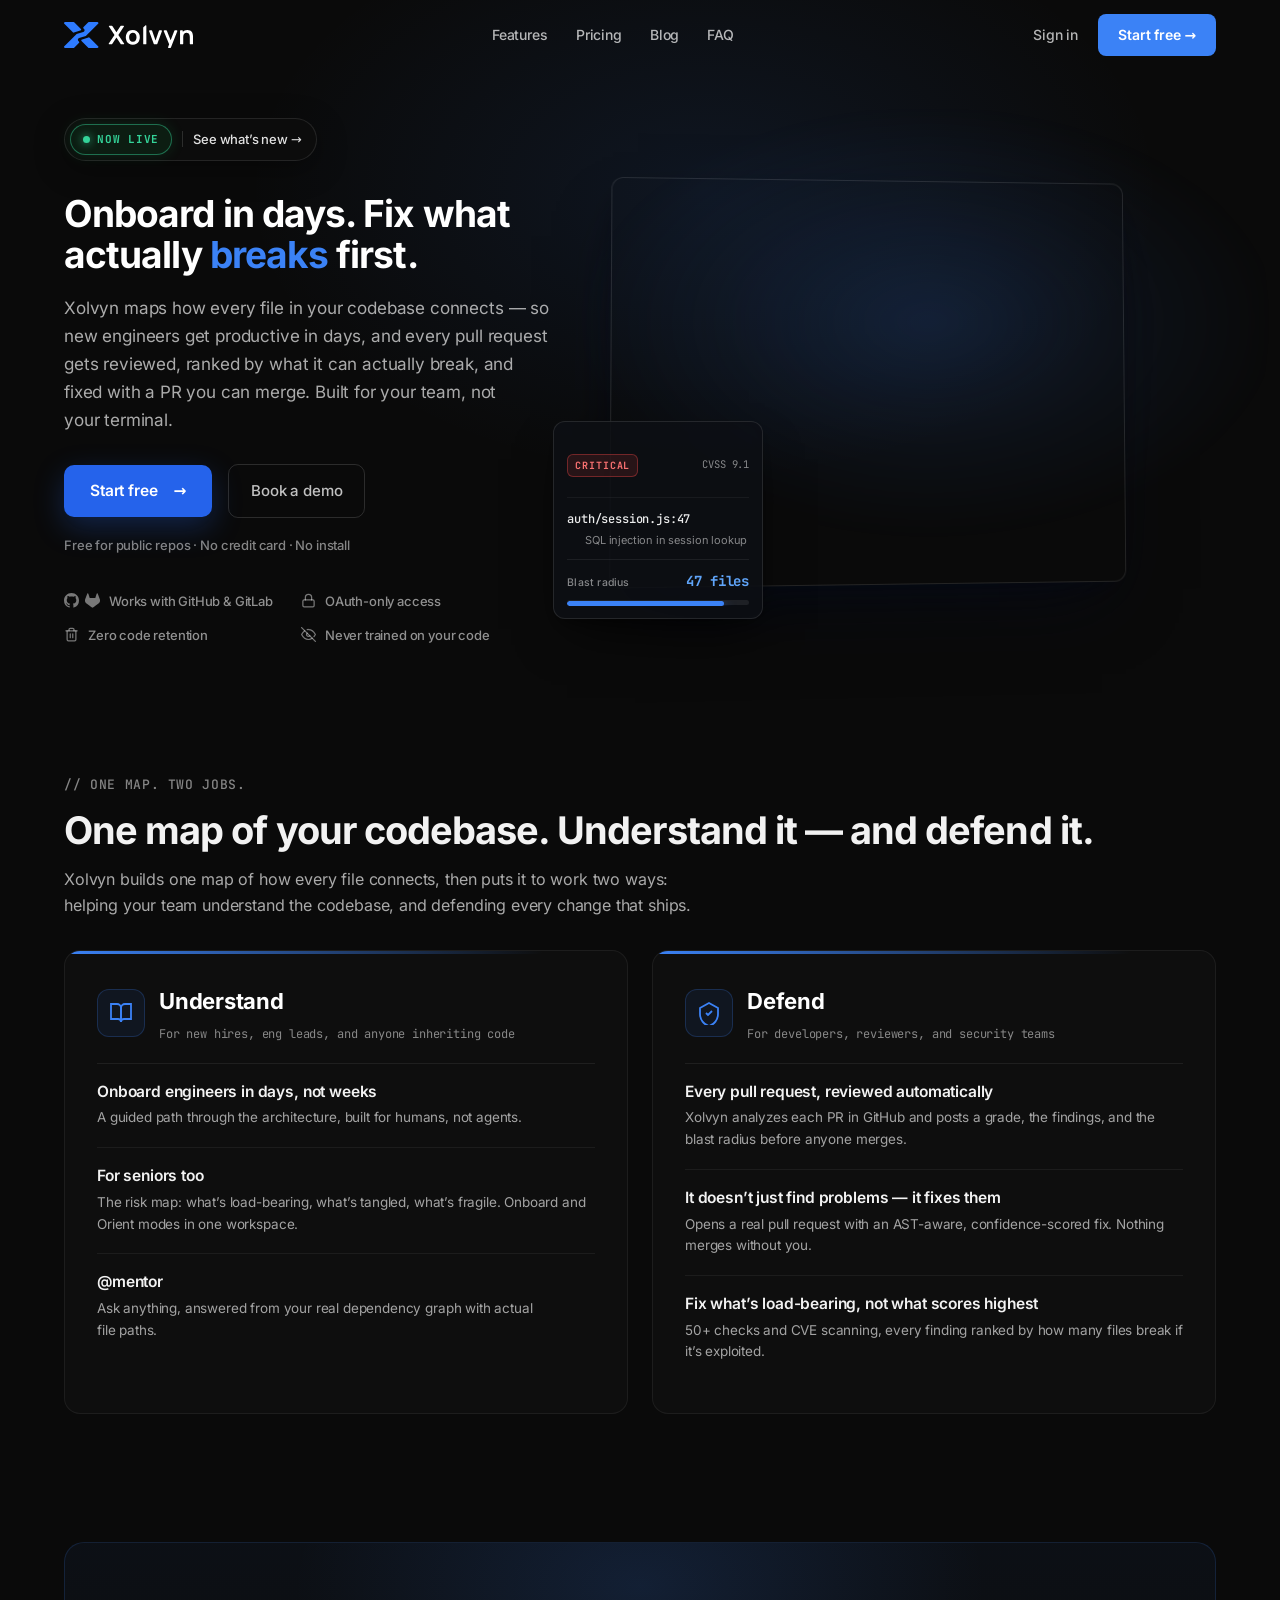
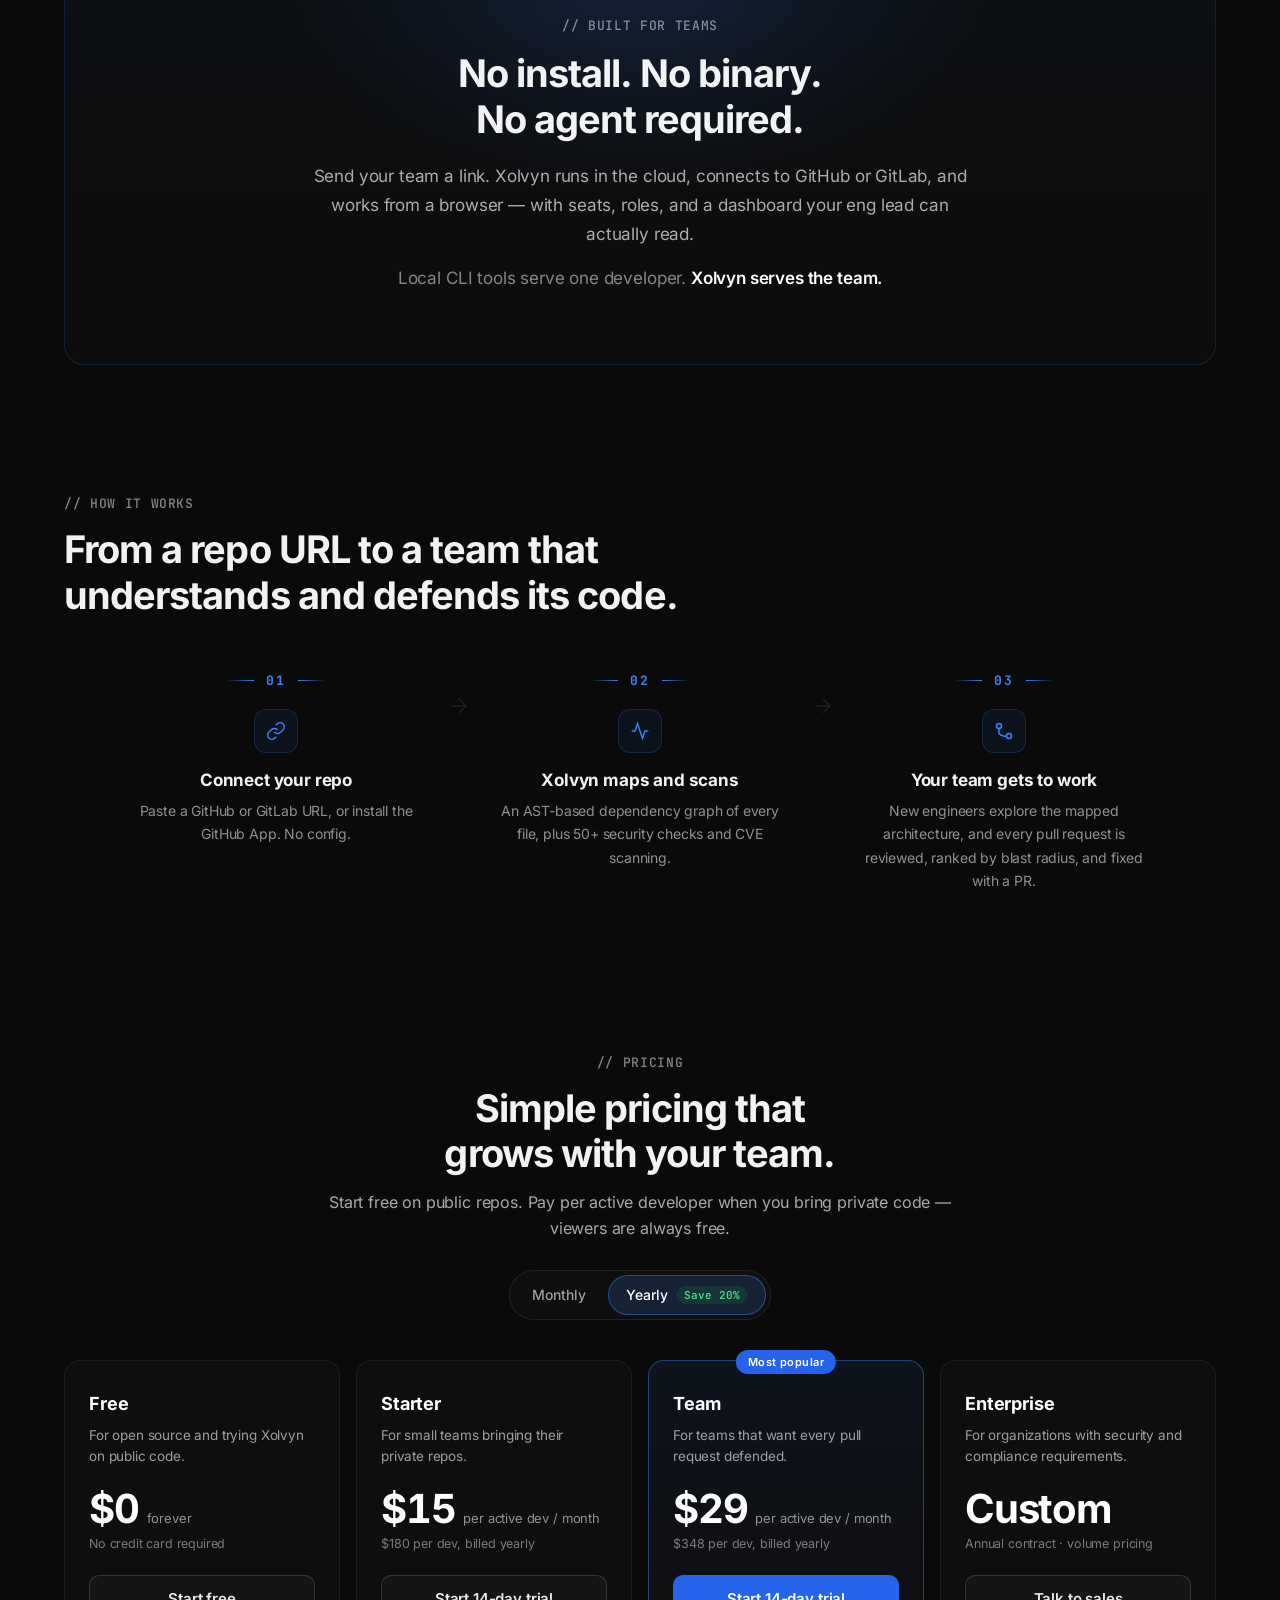
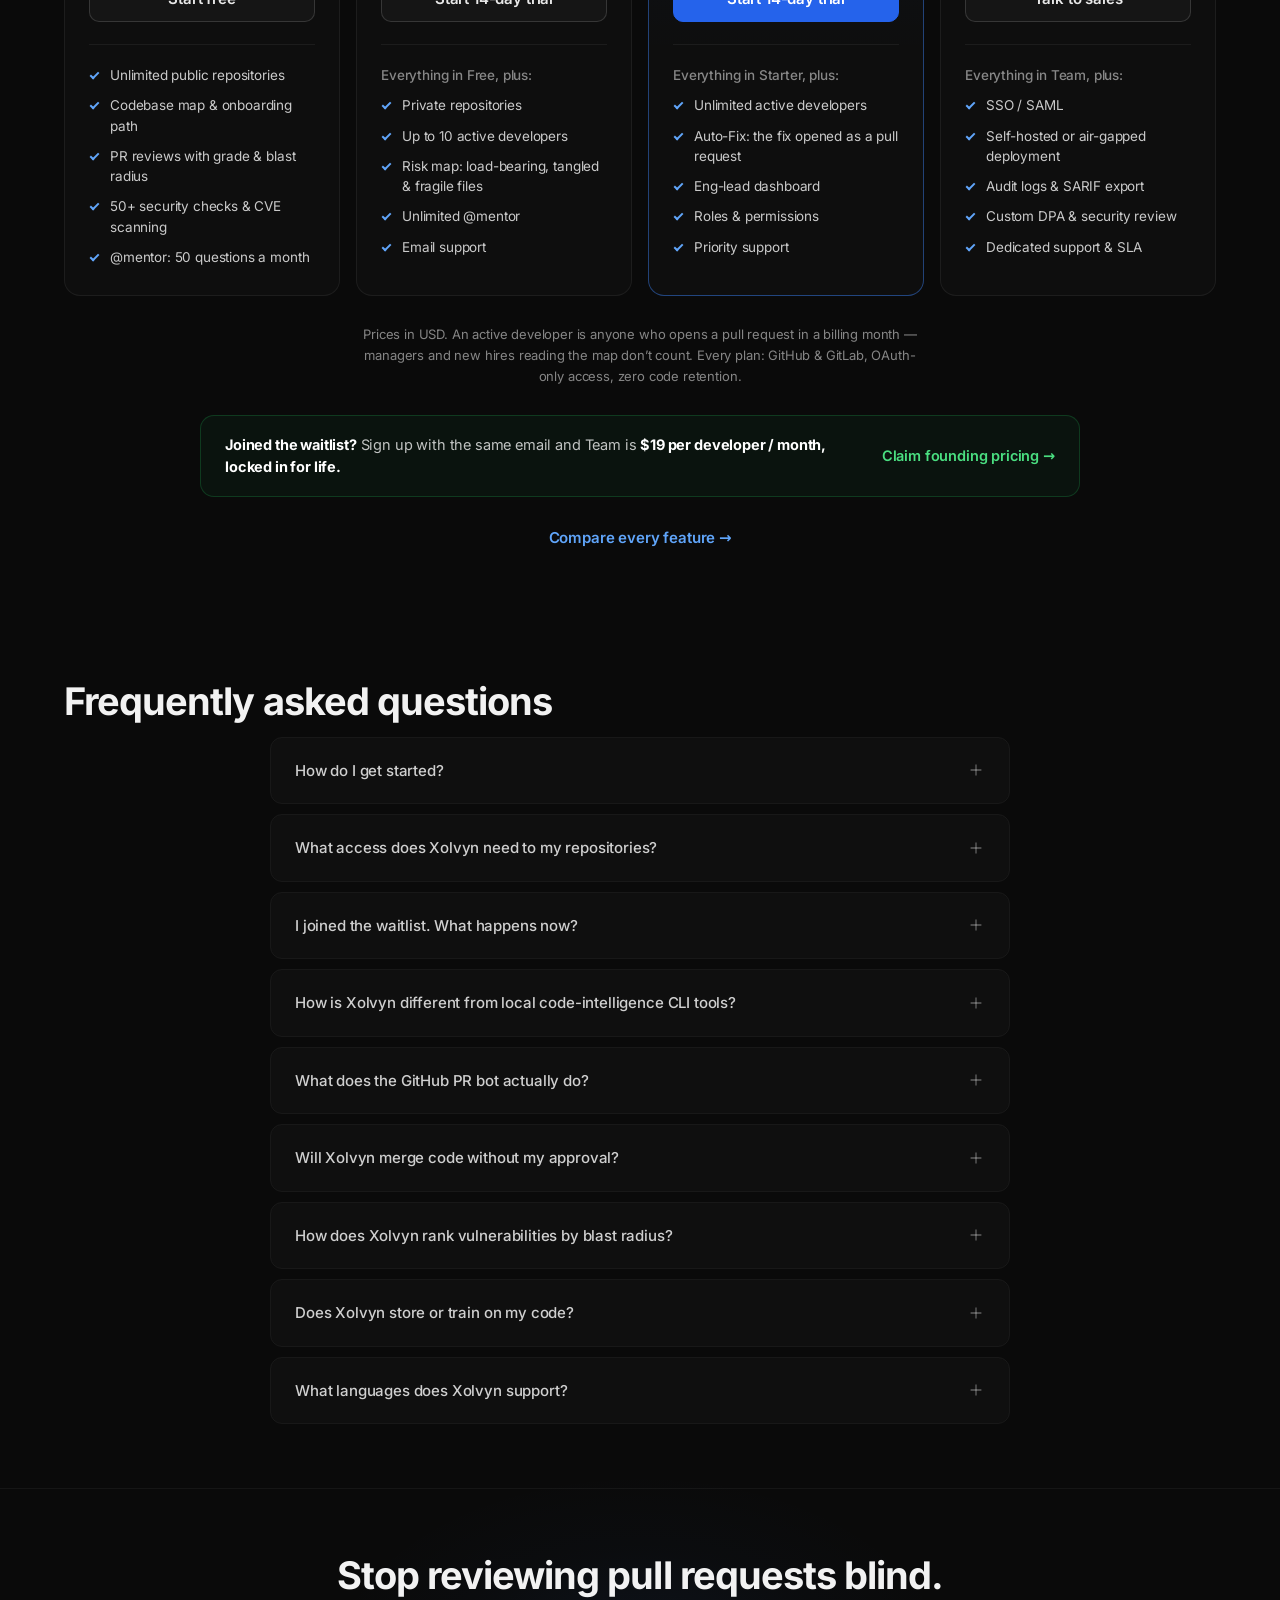
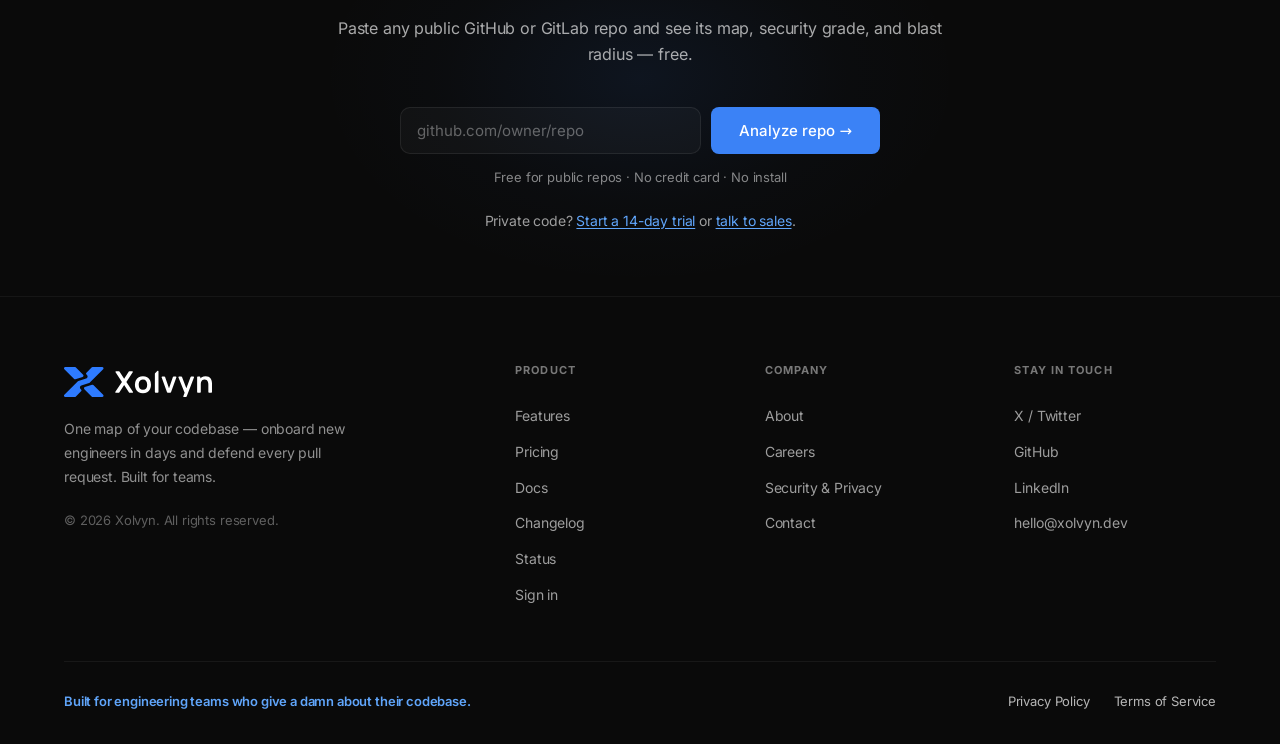
==== commit e811cf0c: "Add new Xolvyn logo assets in dark and small variants - Added `xolvyn-logo-dark-20261013.svg` and `x" ====
--- a/index.html
+++ b/index.html
@@ -37,9 +37,9 @@
 <meta name="twitter:image:alt" content="Xolvyn — onboard engineers in days and defend every pull request">
 
 <!-- Favicons -->
-<link rel="icon" href="/favicon.ico?v=2" sizes="any">
-<link rel="icon" type="image/webp" href="Xolvyn_Mark.webp?v=2">
-<link rel="apple-touch-icon" href="Xolvyn_Mark.png?v=2">
+<link rel="icon" href="/assets/brand/favicon-20261013.ico" sizes="any">
+<link rel="icon" type="image/svg+xml" href="/assets/brand/xolvyn-icon-20261013.svg">
+<link rel="apple-touch-icon" href="/assets/brand/apple-touch-icon-20261013.png">
 
 <!-- Structured data — JSON-LD for Google rich results -->
 <script type="application/ld+json">
@@ -53,9 +53,9 @@
       "url": "https://getxolvyn.com/",
       "logo": {
         "@type": "ImageObject",
-        "url": "https://getxolvyn.com/Xolvyn_Full_Lockup.png",
-        "width": 1200,
-        "height": 400
+        "url": "https://getxolvyn.com/assets/brand/xolvyn-logo-dark-20261013.png",
+        "width": 1024,
+        "height": 217
       },
       "description": "Xolvyn is codebase intelligence built for engineering teams. From one map of your codebase it helps new engineers onboard in days, and reviews every pull request — ranking findings by blast radius and opening the fix as a pull request you merge. Built for your team, not your terminal.",
       "email": "hello@xolvyn.dev",
@@ -196,7 +196,7 @@
 <nav class="navbar" id="navbar">
   <div class="container nav-inner">
     <a href="/" onclick="if(location.pathname==='/'){event.preventDefault();window.scrollTo({top:0,behavior:'smooth'})}" class="nav-logo" aria-label="Xolvyn — home">
-      <img src="/Xolvyn_Full_Lockup.webp" srcset="/Xolvyn_Full_Lockup.webp 1x, /Xolvyn_Full_Lockup@2x.webp 2x" alt="Xolvyn — codebase intelligence for engineering teams" class="nav-logo-img" width="1200" height="400">
+      <img src="/assets/brand/xolvyn-logo-dark-small-20261013.svg" alt="" aria-hidden="true" class="nav-logo-img" width="356" height="72">
     </a>
     <div class="nav-links">
       <a href="#features">Features</a>
@@ -604,7 +604,7 @@
     <div class="footer-grid">
       <div class="footer-brand">
         <a href="/" onclick="if(location.pathname==='/'){event.preventDefault();window.scrollTo({top:0,behavior:'smooth'})}" class="footer-logo-link" aria-label="Xolvyn &mdash; home">
-          <img src="/Xolvyn_Full_Lockup.webp" srcset="/Xolvyn_Full_Lockup.webp 1x, /Xolvyn_Full_Lockup@2x.webp 2x" alt="Xolvyn — codebase intelligence for engineering teams" class="footer-logo-img" width="1200" height="400" loading="lazy">
+          <picture><source media="(max-width: 768px)" srcset="/assets/brand/xolvyn-logo-dark-20261013.svg" width="339" height="72"><img src="/assets/brand/xolvyn-logo-dark-small-20261013.svg" alt="" aria-hidden="true" class="footer-logo-img" width="356" height="72" loading="lazy"></picture>
         </a>
         <p>One map of your codebase &mdash; onboard new engineers in days and defend every pull request. Built for teams.</p>
         <p class="footer-copy">&copy; 2026 Xolvyn. All rights reserved.</p>
@@ -710,4 +710,4 @@
 
 <script defer src="script.js"></script>
 </body>
-</html>+</html>
